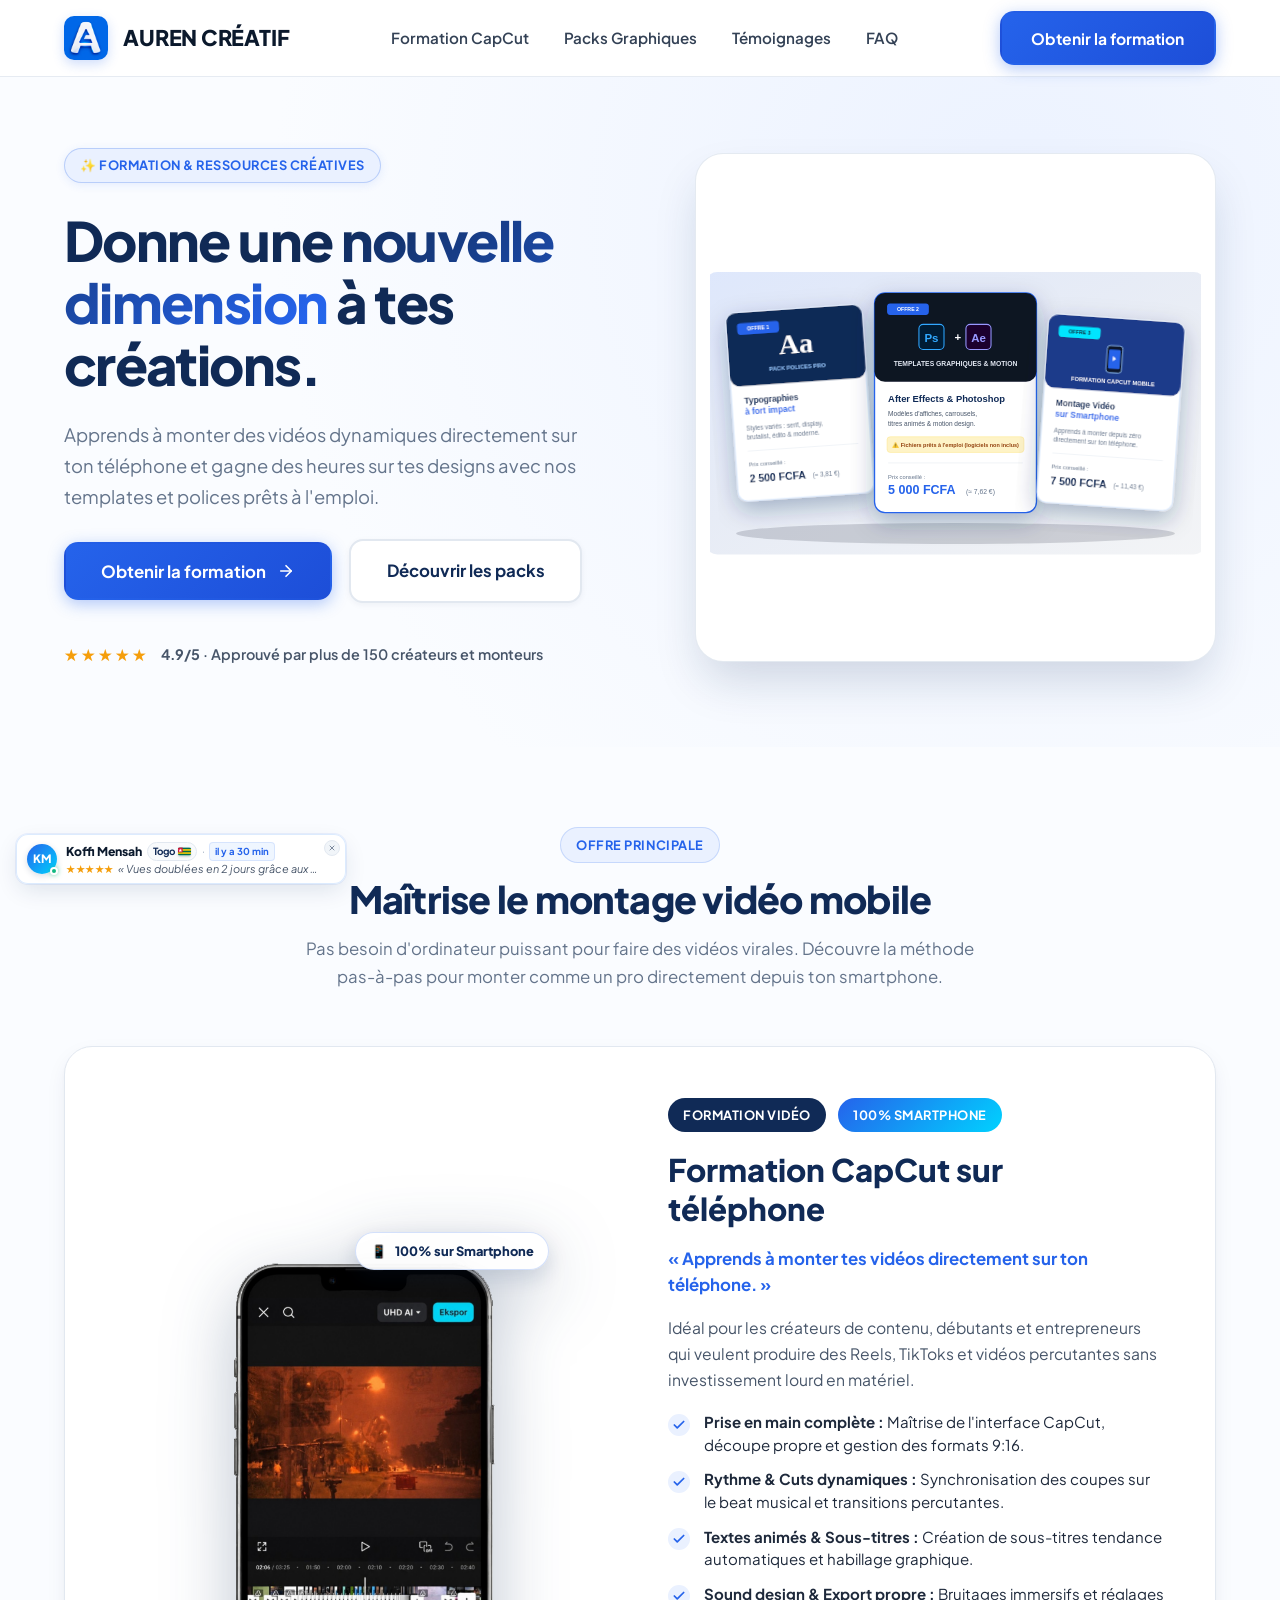
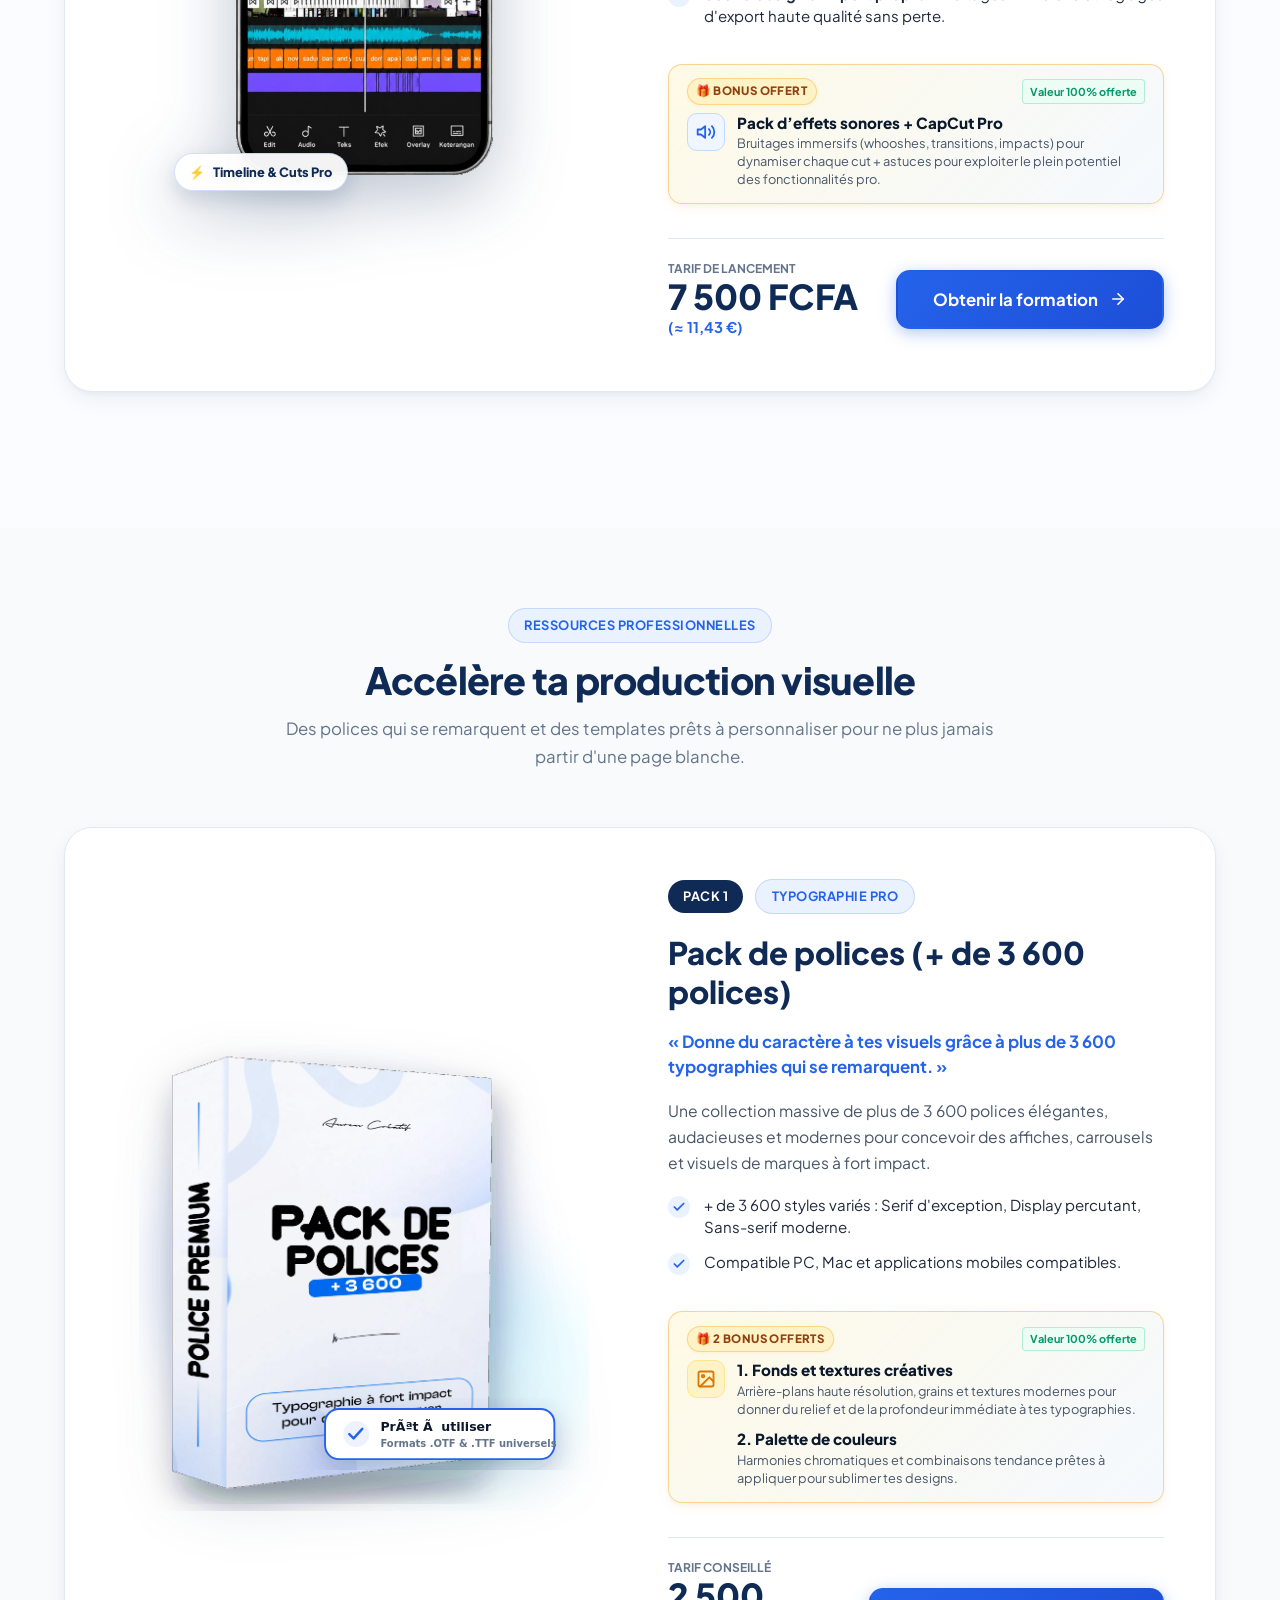
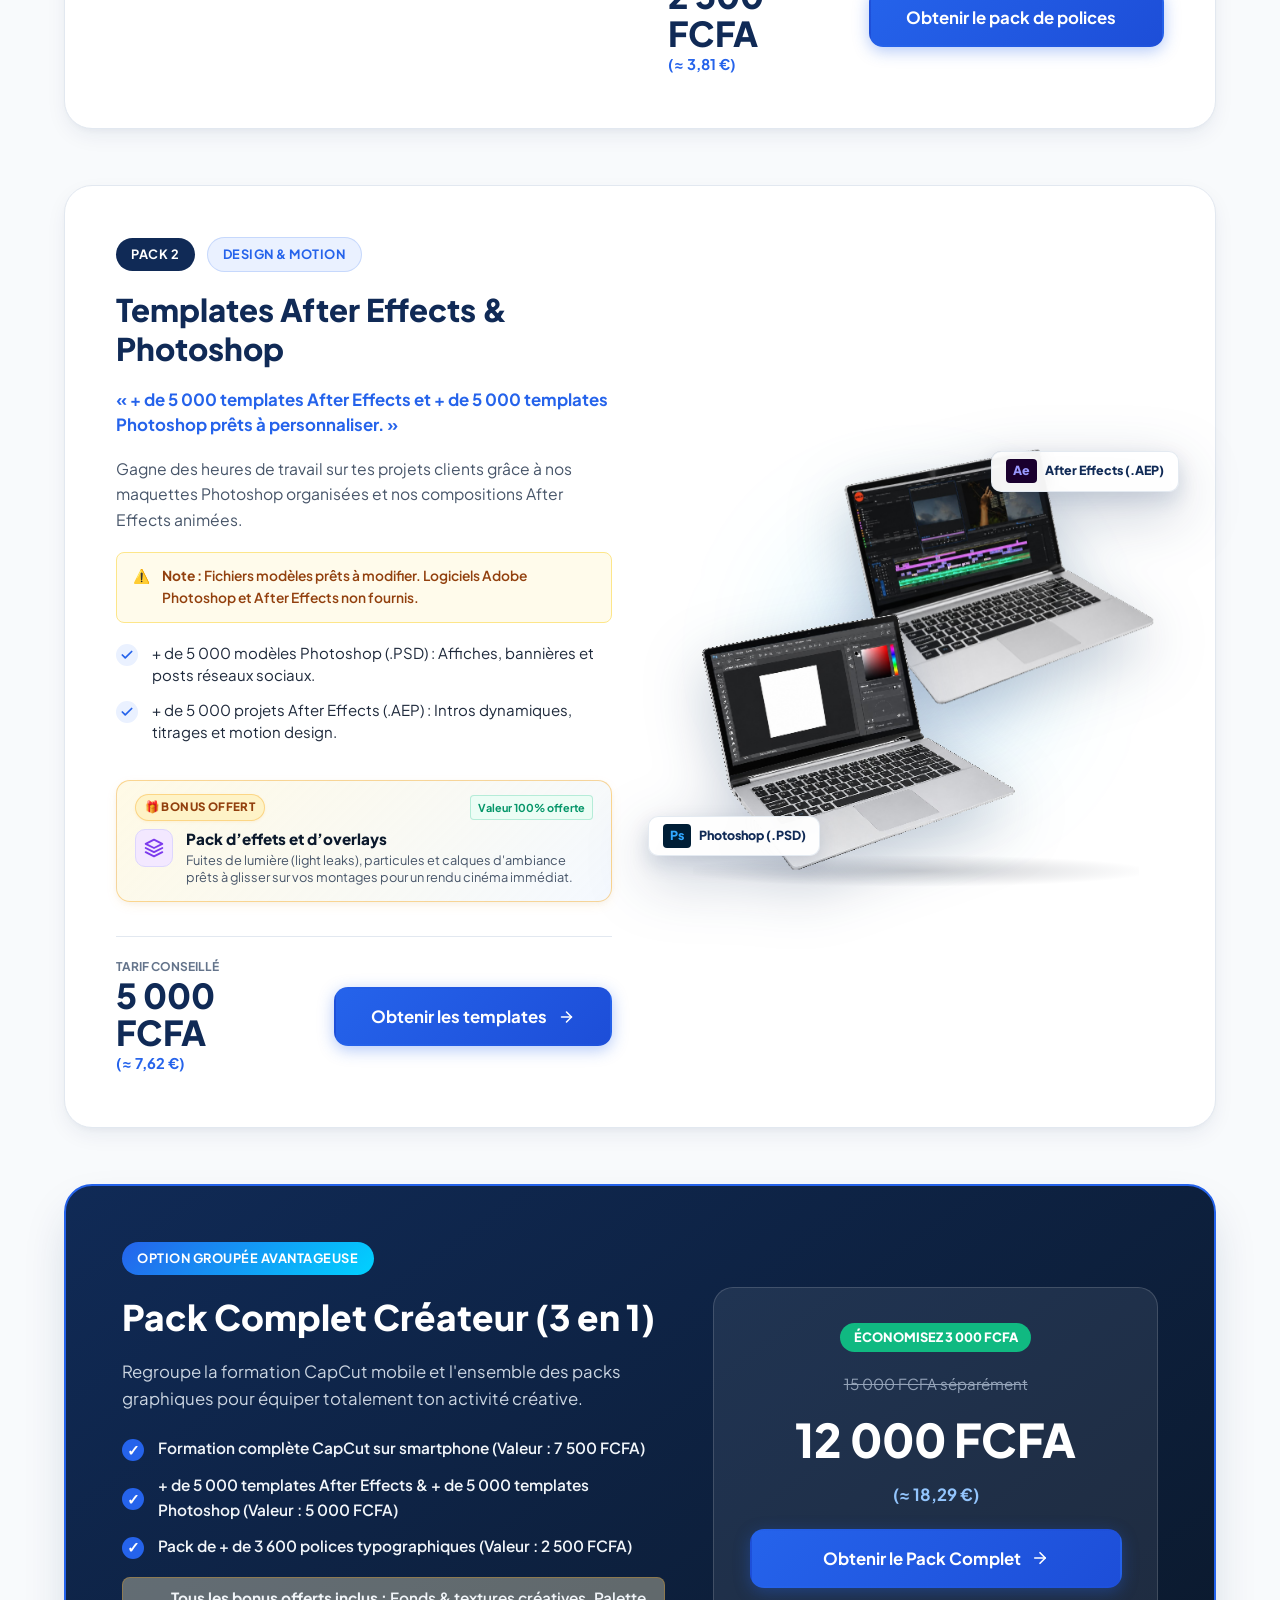
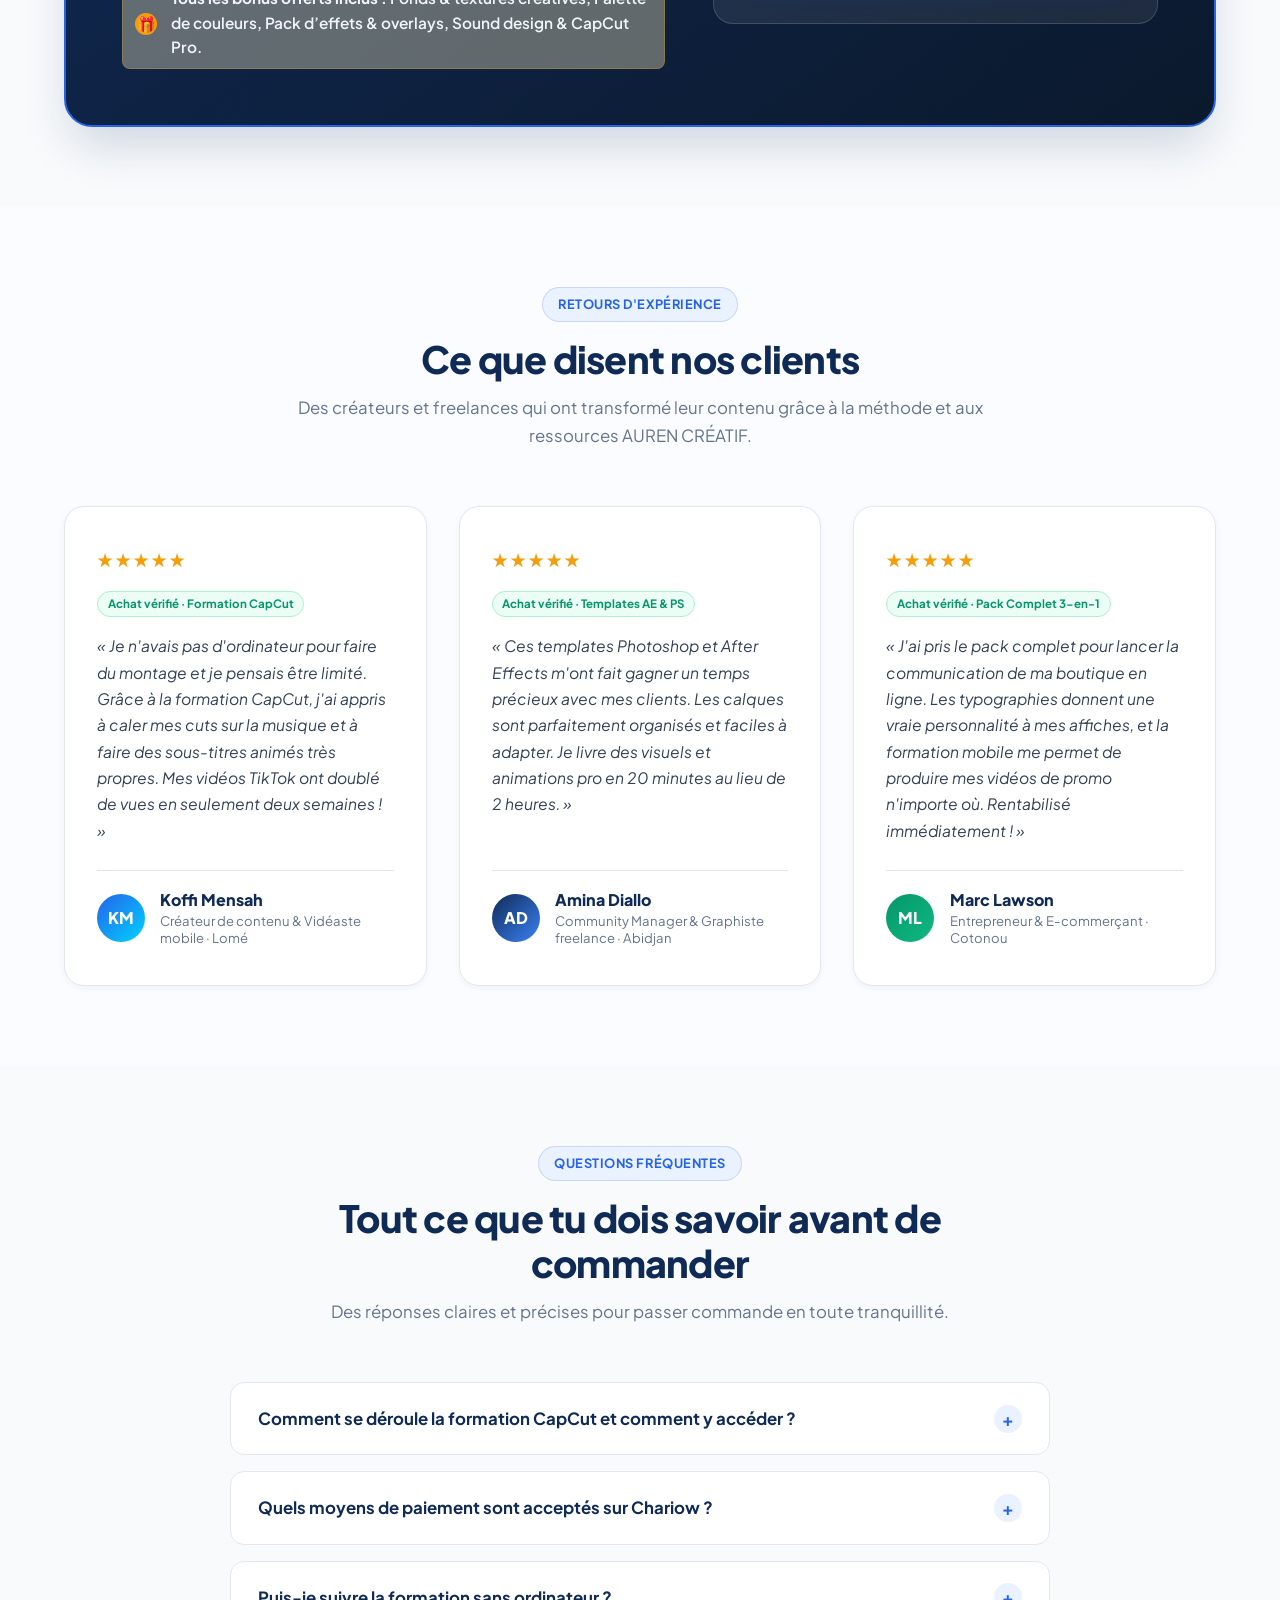
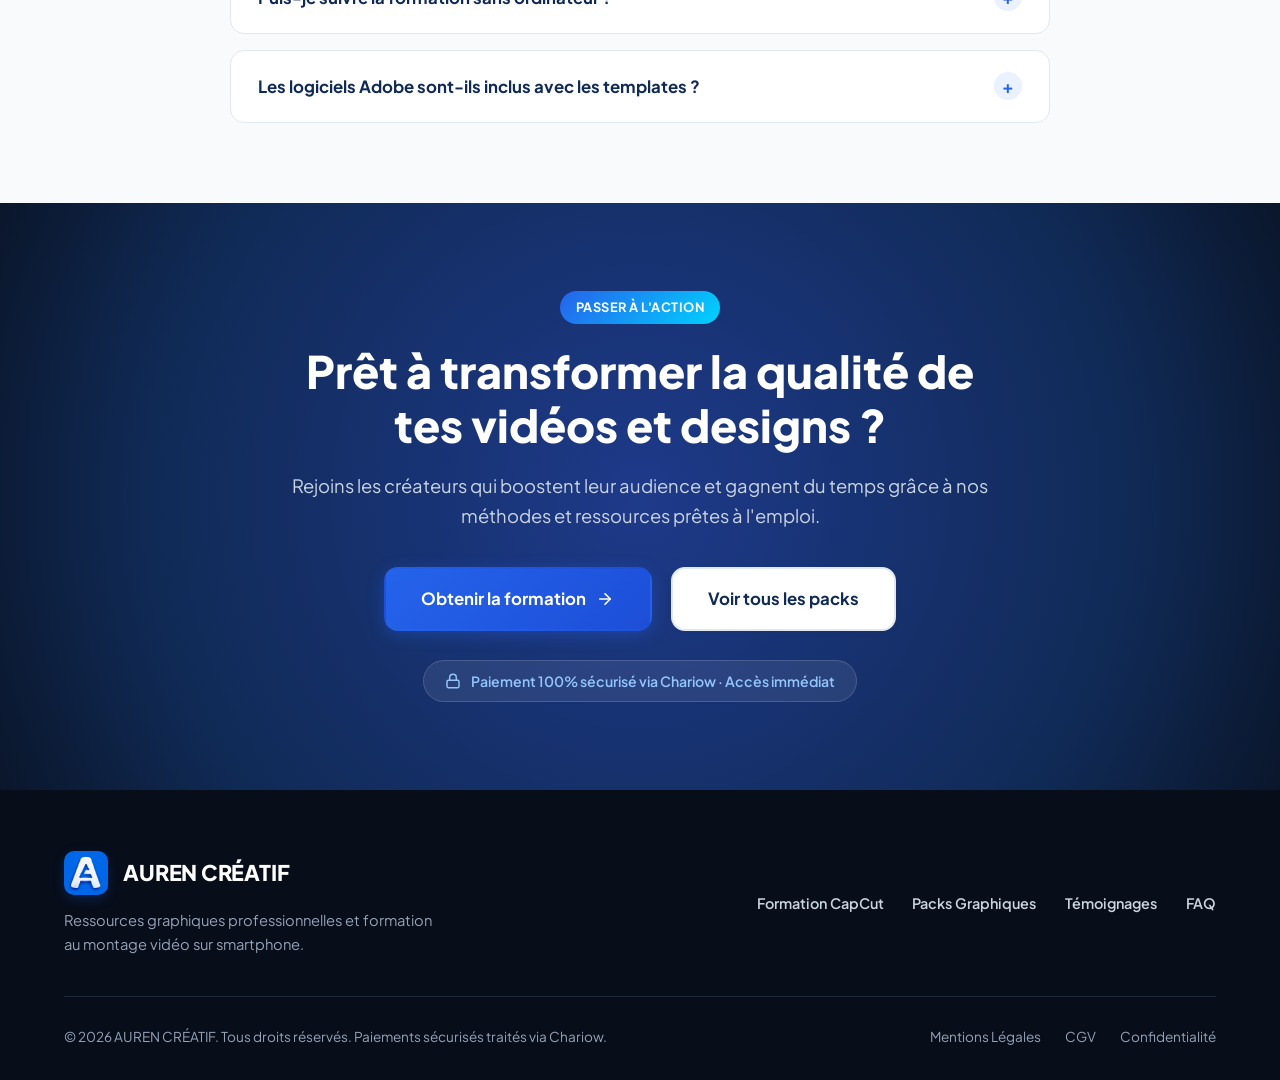
==== index.html @ 5f5b85a4 "Integration officielle des 4 liens Chariow & Mise a jour du Pack Polices +3600 - Liens directs Chari" ====
<!DOCTYPE html>
<html lang="fr">
<head>
  <meta charset="UTF-8">
  <meta name="viewport" content="width=device-width, initial-scale=1.0">
  <meta http-equiv="X-UA-Compatible" content="ie=edge">
  
  <title>AUREN CRÉATIF — Formation Montage Smartphone & Ressources Graphiques</title>
  <meta name="description" content="Apprends à monter des vidéos captivantes sur smartphone avec CapCut et accélère tes créations avec nos packs de templates et polices professionnels.">
  <meta name="theme-color" content="#102A56">

  <!-- Open Graph -->
  <meta property="og:type" content="website">
  <meta property="og:title" content="AUREN CRÉATIF — Donne une nouvelle dimension à tes créations">
  <meta property="og:description" content="Formation montage vidéo mobile et ressources créatives professionnelles. Paiement sécurisé via Chariow.">
  <meta property="og:image" content="assets/images/logo.png">

  <!-- Favicon -->
  <link rel="icon" type="image/png" href="assets/images/logo.png">

  <!-- Stylesheet -->
  <link rel="stylesheet" href="assets/css/style.css">
</head>
<body>

  <!-- ==========================================================================
       HEADER & NAVIGATION (Logo A + AUREN CRÉATIF parfaitement alignés)
       ========================================================================== -->
  <header class="site-header" id="header">
    <div class="container header-inner">
      <a href="#header" class="logo-wrapper" aria-label="Accueil AUREN CRÉATIF">
        <img src="assets/images/logo.png" alt="Logo AUREN CRÉATIF" class="logo-img" width="44" height="44">
        <span class="brand-name-header">AUREN CRÉATIF</span>
      </a>

      <nav class="main-nav" id="main-nav" aria-label="Navigation principale">
        <ul class="nav-list">
          <li><a href="#formation" class="nav-link">Formation CapCut</a></li>
          <li><a href="#produits" class="nav-link">Packs Graphiques</a></li>
          <li><a href="#temoignages" class="nav-link">Témoignages</a></li>
          <li><a href="#faq" class="nav-link">FAQ</a></li>
        </ul>
      </nav>

      <div class="header-action">
        <button class="btn btn-primary" data-product="formation">
          <span>Obtenir la formation</span>
        </button>
      </div>

      <button class="mobile-toggle" aria-label="Ouvrir le menu" aria-expanded="false" aria-controls="main-nav">
        <svg viewBox="0 0 24 24" fill="none" stroke="currentColor" stroke-width="2.2" stroke-linecap="round" stroke-linejoin="round">
          <line x1="3" y1="12" x2="21" y2="12"></line>
          <line x1="3" y1="6" x2="21" y2="6"></line>
          <line x1="3" y1="18" x2="21" y2="18"></line>
        </svg>
      </button>
    </div>
  </header>

  <main>
    <!-- ==========================================================================
         HERO SECTION (Clair, Percutant, Sans saturation)
         ========================================================================== -->
    <section class="hero-section" id="hero">
      <div class="container hero-grid">
        <div class="hero-content">
          <div class="hero-tagline">
            <span class="badge badge-hero">✨ Formation &amp; Ressources Créatives</span>
          </div>
          
          <h1 class="hero-title">
            Donne une <span class="gradient-text-animated">nouvelle dimension</span> à tes créations.
          </h1>
          
          <p class="hero-subtitle">
            Apprends à monter des vidéos dynamiques directement sur ton téléphone et gagne des heures sur tes designs avec nos templates et polices prêts à l'emploi.
          </p>

          <div class="hero-actions">
            <button class="btn btn-primary btn-lg" data-product="formation">
              <span>Obtenir la formation</span>
              <svg class="btn-arrow" viewBox="0 0 24 24" width="18" height="18" fill="none" stroke="currentColor" stroke-width="2.2" stroke-linecap="round" stroke-linejoin="round">
                <line x1="5" y1="12" x2="19" y2="12"></line>
                <polyline points="12 5 19 12 12 19"></polyline>
              </svg>
            </button>
            <a href="#produits" class="btn btn-secondary btn-lg">Découvrir les packs</a>
          </div>

          <div class="hero-social-proof">
            <span class="stars-gold">★★★★★</span>
            <span><strong>4.9/5</strong> · Approuvé par plus de 150 créateurs et monteurs</span>
          </div>
        </div>

        <div class="hero-visual">
          <div class="hero-showcase-box">
            <img src="assets/images/mockups/hero-showcase.svg" alt="Showcase des ressources et formation AUREN CRÉATIF" width="940" height="480" loading="eager">
          </div>
        </div>
      </div>
    </section>

    <!-- ==========================================================================
         OFFRE PHARE : FORMATION CAPCUT SUR TÉLÉPHONE (VRAIE PHOTO SMARTPHONE)
         ========================================================================== -->
    <section class="section" id="formation">
      <div class="container">
        <div class="section-header">
          <span class="badge badge-primary section-tag">Offre Principale</span>
          <h2 class="section-title">Maîtrise le montage vidéo mobile</h2>
          <p class="section-desc">
            Pas besoin d'ordinateur puissant pour faire des vidéos virales. Découvre la méthode pas-à-pas pour monter comme un pro directement depuis ton smartphone.
          </p>
        </div>

        <article class="product-row" id="offre-capcut">
          <div class="product-visual">
            <div class="capcut-real-phone-wrapper">
              <div class="capcut-phone-container">
                <img src="assets/images/mockups/capcut-phone-transparent.png" alt="Interface réelle de montage CapCut sur smartphone" class="capcut-phone-img" width="576" height="1024" loading="lazy">
                <div class="capcut-float-badge badge-float-top">
                  <span>📱</span> 100% sur Smartphone
                </div>
                <div class="capcut-float-badge badge-float-bottom">
                  <span>⚡</span> Timeline &amp; Cuts Pro
                </div>
              </div>
            </div>
          </div>

          <div class="product-details">
            <div class="product-meta">
              <span class="badge badge-dark">Formation Vidéo</span>
              <span class="badge badge-highlight">100% Smartphone</span>
            </div>

            <h3 class="product-headline">Formation CapCut sur téléphone</h3>
            <p class="product-hook">« Apprends à monter tes vidéos directement sur ton téléphone. »</p>

            <p class="product-description">
              Idéal pour les créateurs de contenu, débutants et entrepreneurs qui veulent produire des Reels, TikToks et vidéos percutantes sans investissement lourd en matériel.
            </p>

            <ul class="product-points">
              <li>
                <span class="check-icon-svg">
                  <svg viewBox="0 0 24 24" width="14" height="14" fill="none" stroke="currentColor" stroke-width="3" stroke-linecap="round" stroke-linejoin="round">
                    <polyline points="20 6 9 17 4 12"></polyline>
                  </svg>
                </span>
                <span><strong>Prise en main complète :</strong> Maîtrise de l'interface CapCut, découpe propre et gestion des formats 9:16.</span>
              </li>
              <li>
                <span class="check-icon-svg">
                  <svg viewBox="0 0 24 24" width="14" height="14" fill="none" stroke="currentColor" stroke-width="3" stroke-linecap="round" stroke-linejoin="round">
                    <polyline points="20 6 9 17 4 12"></polyline>
                  </svg>
                </span>
                <span><strong>Rythme &amp; Cuts dynamiques :</strong> Synchronisation des coupes sur le beat musical et transitions percutantes.</span>
              </li>
              <li>
                <span class="check-icon-svg">
                  <svg viewBox="0 0 24 24" width="14" height="14" fill="none" stroke="currentColor" stroke-width="3" stroke-linecap="round" stroke-linejoin="round">
                    <polyline points="20 6 9 17 4 12"></polyline>
                  </svg>
                </span>
                <span><strong>Textes animés &amp; Sous-titres :</strong> Création de sous-titres tendance automatiques et habillage graphique.</span>
              </li>
              <li>
                <span class="check-icon-svg">
                  <svg viewBox="0 0 24 24" width="14" height="14" fill="none" stroke="currentColor" stroke-width="3" stroke-linecap="round" stroke-linejoin="round">
                    <polyline points="20 6 9 17 4 12"></polyline>
                  </svg>
                </span>
                <span><strong>Sound design &amp; Export propre :</strong> Bruitages immersifs et réglages d'export haute qualité sans perte.</span>
              </li>
            </ul>

            <!-- Bonus Offert CapCut -->
            <div class="product-bonus-card">
              <div class="bonus-card-top">
                <span class="bonus-pill-badge">🎁 BONUS OFFERT</span>
                <span class="bonus-value-tag">Valeur 100% offerte</span>
              </div>
              <div class="bonus-card-content">
                <div class="bonus-icon-box bonus-capcut">
                  <svg viewBox="0 0 24 24" width="20" height="20" fill="none" stroke="currentColor" stroke-width="2.2" stroke-linecap="round" stroke-linejoin="round">
                    <path d="M11 5L6 9H2v6h4l5 4V5z"></path>
                    <path d="M15.54 8.46a5 5 0 0 1 0 7.07"></path>
                    <path d="M19.07 4.93a10 10 0 0 1 0 14.14"></path>
                  </svg>
                </div>
                <div class="bonus-text-group">
                  <h4 class="bonus-title">Pack d’effets sonores + CapCut Pro</h4>
                  <p class="bonus-desc">Bruitages immersifs (whooshes, transitions, impacts) pour dynamiser chaque cut + astuces pour exploiter le plein potentiel des fonctionnalités pro.</p>
                </div>
              </div>
            </div>

            <div class="price-cta-box">
              <div class="price-display">
                <span class="price-label">Tarif de lancement</span>
                <span class="price-main">7 500 FCFA</span>
                <span class="price-euro">(≈ 11,43 €)</span>
              </div>
              <button class="btn btn-primary btn-lg" data-product="formation">
                <span>Obtenir la formation</span>
                <svg class="btn-arrow" viewBox="0 0 24 24" width="18" height="18" fill="none" stroke="currentColor" stroke-width="2.2" stroke-linecap="round" stroke-linejoin="round">
                  <line x1="5" y1="12" x2="19" y2="12"></line>
                  <polyline points="12 5 19 12 12 19"></polyline>
                </svg>
              </button>
            </div>
          </div>
        </article>

      </div>
    </section>

    <!-- ==========================================================================
         RESSOURCES COMPLÉMENTAIRES (MOCKUP POLICES REPOSITIONNÉ & BUNDLE)
         ========================================================================== -->
    <section class="section section-alt" id="produits">
      <div class="container">
        <div class="section-header">
          <span class="badge badge-primary section-tag">Ressources Professionnelles</span>
          <h2 class="section-title">Accélère ta production visuelle</h2>
          <p class="section-desc">
            Des polices qui se remarquent et des templates prêts à personnaliser pour ne plus jamais partir d'une page blanche.
          </p>
        </div>

        <!-- Offre 2 : Pack Polices (Nouveau Mockup 3D Rééquilibré) -->
        <article class="product-row" id="offre-polices">
          <div class="product-visual">
            <div class="mockup-frame">
              <img src="assets/images/mockups/mockup-fonts.svg" alt="Pack de polices AUREN CRÉATIF" width="520" height="540" loading="lazy">
            </div>
          </div>

          <div class="product-details">
            <div class="product-meta">
              <span class="badge badge-dark">Pack 1</span>
              <span class="badge badge-primary">Typographie Pro</span>
            </div>

            <h3 class="product-headline">Pack de polices (+ de 3 600 polices)</h3>
            <p class="product-hook">« Donne du caractère à tes visuels grâce à plus de 3 600 typographies qui se remarquent. »</p>

            <p class="product-description">
              Une collection massive de plus de 3 600 polices élégantes, audacieuses et modernes pour concevoir des affiches, carrousels et visuels de marques à fort impact.
            </p>

            <ul class="product-points">
              <li>
                <span class="check-icon-svg">
                  <svg viewBox="0 0 24 24" width="14" height="14" fill="none" stroke="currentColor" stroke-width="3" stroke-linecap="round" stroke-linejoin="round">
                    <polyline points="20 6 9 17 4 12"></polyline>
                  </svg>
                </span>
                <span>+ de 3 600 styles variés : Serif d'exception, Display percutant, Sans-serif moderne.</span>
              </li>
              <li>
                <span class="check-icon-svg">
                  <svg viewBox="0 0 24 24" width="14" height="14" fill="none" stroke="currentColor" stroke-width="3" stroke-linecap="round" stroke-linejoin="round">
                    <polyline points="20 6 9 17 4 12"></polyline>
                  </svg>
                </span>
                <span>Compatible PC, Mac et applications mobiles compatibles.</span>
              </li>
            </ul>

            <!-- Bonus Offert Polices (2 Bonus Gratuits) -->
            <div class="product-bonus-card">
              <div class="bonus-card-top">
                <span class="bonus-pill-badge">🎁 2 BONUS OFFERTS</span>
                <span class="bonus-value-tag">Valeur 100% offerte</span>
              </div>
              <div class="bonus-card-content">
                <div class="bonus-icon-box bonus-fonts">
                  <svg viewBox="0 0 24 24" width="20" height="20" fill="none" stroke="currentColor" stroke-width="2.2" stroke-linecap="round" stroke-linejoin="round">
                    <rect x="3" y="3" width="18" height="18" rx="2" ry="2"></rect>
                    <circle cx="8.5" cy="8.5" r="1.5"></circle>
                    <polyline points="21 15 16 10 5 21"></polyline>
                  </svg>
                </div>
                <div class="bonus-text-group">
                  <h4 class="bonus-title">1. Fonds et textures créatives</h4>
                  <p class="bonus-desc">Arrière-plans haute résolution, grains et textures modernes pour donner du relief et de la profondeur immédiate à tes typographies.</p>
                  <h4 class="bonus-title" style="margin-top: 0.65rem;">2. Palette de couleurs</h4>
                  <p class="bonus-desc">Harmonies chromatiques et combinaisons tendance prêtes à appliquer pour sublimer tes designs.</p>
                </div>
              </div>
            </div>

            <div class="price-cta-box">
              <div class="price-display">
                <span class="price-label">Tarif conseillé</span>
                <span class="price-main">2 500 FCFA</span>
                <span class="price-euro">(≈ 3,81 €)</span>
              </div>
              <button class="btn btn-primary btn-lg" data-product="fonts">
                <span>Obtenir le pack de polices</span>
                <svg class="btn-arrow" viewBox="0 0 24 24" width="18" height="18" fill="none" stroke="currentColor" stroke-width="2.2" stroke-linecap="round" stroke-linejoin="round">
                  <line x1="5" y1="12" x2="19" y2="12"></line>
                  <polyline points="12 5 19 12 12 19"></polyline>
                </svg>
              </button>
            </div>
          </div>
        </article>

        <!-- Offre 3 : Templates AE & PS (Laptops 3D Flottants) -->
        <article class="product-row reverse" id="offre-templates">
          <div class="product-visual">
            <div class="ae-ps-showcase">
              <div class="ae-ps-ambient-glow"></div>
              
              <!-- Laptop After Effects (Flottant haut droit) -->
              <div class="laptop-floating-item laptop-ae-wrap">
                <img src="assets/images/mockups/laptop-ae-transparent.png" alt="Templates After Effects sur ordinateur portable" width="1024" height="682" loading="lazy">
                <div class="laptop-badge-tag badge-ae">
                  <span style="background:#1A002E;color:#9999FF;padding:2px 7px;border-radius:4px;font-weight:900;">Ae</span>
                  <span>After Effects (.AEP)</span>
                </div>
              </div>

              <!-- Laptop Photoshop (Flottant bas gauche) -->
              <div class="laptop-floating-item laptop-ps-wrap">
                <img src="assets/images/mockups/laptop-ps-transparent.png" alt="Templates Photoshop sur ordinateur portable" width="1024" height="682" loading="lazy">
                <div class="laptop-badge-tag badge-ps">
                  <span style="background:#001E36;color:#31A8FF;padding:2px 7px;border-radius:4px;font-weight:900;">Ps</span>
                  <span>Photoshop (.PSD)</span>
                </div>
              </div>

              <div class="ae-ps-floor-shadow"></div>
            </div>
          </div>

          <div class="product-details">
            <div class="product-meta">
              <span class="badge badge-dark">Pack 2</span>
              <span class="badge badge-primary">Design &amp; Motion</span>
            </div>

            <h3 class="product-headline">Templates After Effects &amp; Photoshop</h3>
            <p class="product-hook">« + de 5 000 templates After Effects et + de 5 000 templates Photoshop prêts à personnaliser. »</p>

            <p class="product-description">
              Gagne des heures de travail sur tes projets clients grâce à nos maquettes Photoshop organisées et nos compositions After Effects animées.
            </p>

            <div class="caution-box">
              <span>⚠️</span>
              <span><strong>Note :</strong> Fichiers modèles prêts à modifier. Logiciels Adobe Photoshop et After Effects non fournis.</span>
            </div>

            <ul class="product-points">
              <li>
                <span class="check-icon-svg">
                  <svg viewBox="0 0 24 24" width="14" height="14" fill="none" stroke="currentColor" stroke-width="3" stroke-linecap="round" stroke-linejoin="round">
                    <polyline points="20 6 9 17 4 12"></polyline>
                  </svg>
                </span>
                <span>+ de 5 000 modèles Photoshop (.PSD) : Affiches, bannières et posts réseaux sociaux.</span>
              </li>
              <li>
                <span class="check-icon-svg">
                  <svg viewBox="0 0 24 24" width="14" height="14" fill="none" stroke="currentColor" stroke-width="3" stroke-linecap="round" stroke-linejoin="round">
                    <polyline points="20 6 9 17 4 12"></polyline>
                  </svg>
                </span>
                <span>+ de 5 000 projets After Effects (.AEP) : Intros dynamiques, titrages et motion design.</span>
              </li>
            </ul>

            <!-- Bonus Offert Templates AE & PS -->
            <div class="product-bonus-card">
              <div class="bonus-card-top">
                <span class="bonus-pill-badge">🎁 BONUS OFFERT</span>
                <span class="bonus-value-tag">Valeur 100% offerte</span>
              </div>
              <div class="bonus-card-content">
                <div class="bonus-icon-box bonus-templates">
                  <svg viewBox="0 0 24 24" width="20" height="20" fill="none" stroke="currentColor" stroke-width="2.2" stroke-linecap="round" stroke-linejoin="round">
                    <polygon points="12 2 2 7 12 12 22 7 12 2"></polygon>
                    <polyline points="2 17 12 22 22 17"></polyline>
                    <polyline points="2 12 12 17 22 12"></polyline>
                  </svg>
                </div>
                <div class="bonus-text-group">
                  <h4 class="bonus-title">Pack d’effets et d’overlays</h4>
                  <p class="bonus-desc">Fuites de lumière (light leaks), particules et calques d'ambiance prêts à glisser sur vos montages pour un rendu cinéma immédiat.</p>
                </div>
              </div>
            </div>

            <div class="price-cta-box">
              <div class="price-display">
                <span class="price-label">Tarif conseillé</span>
                <span class="price-main">5 000 FCFA</span>
                <span class="price-euro">(≈ 7,62 €)</span>
              </div>
              <button class="btn btn-primary btn-lg" data-product="templates_ae_ps">
                <span>Obtenir les templates</span>
                <svg class="btn-arrow" viewBox="0 0 24 24" width="18" height="18" fill="none" stroke="currentColor" stroke-width="2.2" stroke-linecap="round" stroke-linejoin="round">
                  <line x1="5" y1="12" x2="19" y2="12"></line>
                  <polyline points="12 5 19 12 12 19"></polyline>
                </svg>
              </button>
            </div>
          </div>
        </article>

        <!-- Option Groupée : Pack Complet 3-en-1 -->
        <div class="bundle-highlight-card" id="bundle">
          <div class="bundle-grid">
            <div class="bundle-content">
              <span class="badge badge-highlight">Option Groupée Avantageuse</span>
              <h3>Pack Complet Créateur (3 en 1)</h3>
              <p class="bundle-desc">
                Regroupe la formation CapCut mobile et l'ensemble des packs graphiques pour équiper totalement ton activité créative.
              </p>

              <div class="bundle-inclusions">
                <div class="bundle-inclusion-item">
                  <span class="check-icon-svg" style="background:#2563EB;color:#FFF;">✓</span>
                  <span>Formation complète CapCut sur smartphone (Valeur : 7 500 FCFA)</span>
                </div>
                <div class="bundle-inclusion-item">
                  <span class="check-icon-svg" style="background:#2563EB;color:#FFF;">✓</span>
                  <span>+ de 5 000 templates After Effects &amp; + de 5 000 templates Photoshop (Valeur : 5 000 FCFA)</span>
                </div>
                <div class="bundle-inclusion-item">
                  <span class="check-icon-svg" style="background:#2563EB;color:#FFF;">✓</span>
                  <span>Pack de + de 3 600 polices typographiques (Valeur : 2 500 FCFA)</span>
                </div>
                <div class="bundle-inclusion-item bundle-bonus-item">
                  <span class="check-icon-svg" style="background:#F59E0B;color:#FFF;">🎁</span>
                  <span><strong>Tous les bonus offerts inclus :</strong> Fonds &amp; textures créatives, Palette de couleurs, Pack d’effets &amp; overlays, Sound design &amp; CapCut Pro.</span>
                </div>
              </div>
            </div>

            <div class="bundle-pricing-action">
              <span class="savings-tag">ÉCONOMISEZ 3 000 FCFA</span>
              <span class="bundle-old-price">15 000 FCFA séparément</span>
              <div class="bundle-main-price">12 000 FCFA</div>
              <div class="bundle-euro-price">(≈ 18,29 €)</div>

              <button class="btn btn-primary btn-lg btn-block" data-product="bundle">
                <span>Obtenir le Pack Complet</span>
                <svg class="btn-arrow" viewBox="0 0 24 24" width="18" height="18" fill="none" stroke="currentColor" stroke-width="2.2" stroke-linecap="round" stroke-linejoin="round">
                  <line x1="5" y1="12" x2="19" y2="12"></line>
                  <polyline points="12 5 19 12 12 19"></polyline>
                </svg>
              </button>
            </div>
          </div>
        </div>

      </div>
    </section>

    <!-- ==========================================================================
         SECTION TÉMOIGNAGES (3 AVIS CLIENTS DISTINCTS & CONCRETS)
         ========================================================================== -->
    <section class="section" id="temoignages">
      <div class="container">
        <div class="section-header">
          <span class="badge badge-primary section-tag">Retours d'expérience</span>
          <h2 class="section-title">Ce que disent nos clients</h2>
          <p class="section-desc">
            Des créateurs et freelances qui ont transformé leur contenu grâce à la méthode et aux ressources AUREN CRÉATIF.
          </p>
        </div>

        <div class="testimonials-grid">
          <!-- Témoignage 1 -->
          <div class="testimonial-card">
            <div class="testimonial-stars">★★★★★</div>
            <span class="badge-verified" style="align-self:flex-start; margin-bottom:1rem;">Achat vérifié · Formation CapCut</span>
            <p class="testimonial-text">
              « Je n'avais pas d'ordinateur pour faire du montage et je pensais être limité. Grâce à la formation CapCut, j'ai appris à caler mes cuts sur la musique et à faire des sous-titres animés très propres. Mes vidéos TikTok ont doublé de vues en seulement deux semaines ! »
            </p>
            <div class="testimonial-author">
              <div class="author-avatar avatar-km">KM</div>
              <div class="author-info">
                <h4>Koffi Mensah</h4>
                <p>Créateur de contenu &amp; Vidéaste mobile · Lomé</p>
              </div>
            </div>
          </div>

          <!-- Témoignage 2 -->
          <div class="testimonial-card">
            <div class="testimonial-stars">★★★★★</div>
            <span class="badge-verified" style="align-self:flex-start; margin-bottom:1rem;">Achat vérifié · Templates AE &amp; PS</span>
            <p class="testimonial-text">
              « Ces templates Photoshop et After Effects m'ont fait gagner un temps précieux avec mes clients. Les calques sont parfaitement organisés et faciles à adapter. Je livre des visuels et animations pro en 20 minutes au lieu de 2 heures. »
            </p>
            <div class="testimonial-author">
              <div class="author-avatar avatar-ad">AD</div>
              <div class="author-info">
                <h4>Amina Diallo</h4>
                <p>Community Manager &amp; Graphiste freelance · Abidjan</p>
              </div>
            </div>
          </div>

          <!-- Témoignage 3 -->
          <div class="testimonial-card">
            <div class="testimonial-stars">★★★★★</div>
            <span class="badge-verified" style="align-self:flex-start; margin-bottom:1rem;">Achat vérifié · Pack Complet 3-en-1</span>
            <p class="testimonial-text">
              « J'ai pris le pack complet pour lancer la communication de ma boutique en ligne. Les typographies donnent une vraie personnalité à mes affiches, et la formation mobile me permet de produire mes vidéos de promo n'importe où. Rentabilisé immédiatement ! »
            </p>
            <div class="testimonial-author">
              <div class="author-avatar avatar-ml">ML</div>
              <div class="author-info">
                <h4>Marc Lawson</h4>
                <p>Entrepreneur &amp; E-commerçant · Cotonou</p>
              </div>
            </div>
          </div>
        </div>
      </div>
    </section>

    <!-- ==========================================================================
         FAQ (Foire Aux Questions Épurée)
         ========================================================================== -->
    <section class="section section-alt" id="faq">
      <div class="container">
        <div class="section-header">
          <span class="badge badge-primary section-tag">Questions Fréquentes</span>
          <h2 class="section-title">Tout ce que tu dois savoir avant de commander</h2>
          <p class="section-desc">
            Des réponses claires et précises pour passer commande en toute tranquillité.
          </p>
        </div>

        <div class="faq-container">
          <div class="faq-item">
            <button class="faq-question" aria-expanded="false">
              <span>Comment se déroule la formation CapCut et comment y accéder ?</span>
              <span class="faq-icon">+</span>
            </button>
            <div class="faq-answer">
              <p>
                Dès la validation de ton règlement sur Chariow, tu reçois immédiatement tes accès vidéo par email. Tu peux suivre les cours directement depuis ton smartphone, à ton propre rythme, quand et où tu le souhaites.
              </p>
            </div>
          </div>

          <div class="faq-item">
            <button class="faq-question" aria-expanded="false">
              <span>Quels moyens de paiement sont acceptés sur Chariow ?</span>
              <span class="faq-icon">+</span>
            </button>
            <div class="faq-answer">
              <p>
                La passerelle sécurisée Chariow prend en charge le <strong>Mobile Money</strong> (T-Money, Flooz, Wave, Orange Money, MTN...) selon ton pays ainsi que les <strong>Cartes bancaires</strong> (Visa &amp; Mastercard).
              </p>
            </div>
          </div>

          <div class="faq-item">
            <button class="faq-question" aria-expanded="false">
              <span>Puis-je suivre la formation sans ordinateur ?</span>
              <span class="faq-icon">+</span>
            </button>
            <div class="faq-answer">
              <p>
                <strong>Oui, absolument.</strong> La formation est conçue pour être suivie et mise en pratique à 100% avec un simple smartphone (Android ou iPhone) et l'application CapCut. Cependant, toutes les compétences et techniques apprises s'appliquent également sur ordinateur si vous en possédez un (CapCut PC / Mac).
              </p>
            </div>
          </div>

          <div class="faq-item">
            <button class="faq-question" aria-expanded="false">
              <span>Les logiciels Adobe sont-ils inclus avec les templates ?</span>
              <span class="faq-icon">+</span>
            </button>
            <div class="faq-answer">
              <p>
                Non, les logiciels Photoshop et After Effects ne sont pas fournis. Nous fournissons des templates de travail professionnels (.PSD et .AEP) prêts à être personnalisés dans vos propres logiciels installés.
              </p>
            </div>
          </div>
        </div>
      </div>
    </section>

    <!-- ==========================================================================
         CTA FINAL
         ========================================================================== -->
    <section class="final-cta-section">
      <div class="container final-cta-content">
        <span class="badge badge-highlight" style="margin-bottom: 1.25rem;">Passer à l'action</span>
        <h2 class="final-cta-title">Prêt à transformer la qualité de tes vidéos et designs ?</h2>
        <p class="final-cta-desc">
          Rejoins les créateurs qui boostent leur audience et gagnent du temps grâce à nos méthodes et ressources prêtes à l'emploi.
        </p>

        <div class="final-cta-buttons">
          <button class="btn btn-primary btn-lg" data-product="formation">
            <span>Obtenir la formation</span>
            <svg class="btn-arrow" viewBox="0 0 24 24" width="18" height="18" fill="none" stroke="currentColor" stroke-width="2.2" stroke-linecap="round" stroke-linejoin="round">
              <line x1="5" y1="12" x2="19" y2="12"></line>
              <polyline points="12 5 19 12 12 19"></polyline>
            </svg>
          </button>
          <a href="#produits" class="btn btn-secondary btn-lg">Voir tous les packs</a>
        </div>

        <div class="trust-badge-pill">
          <svg viewBox="0 0 24 24" width="16" height="16" fill="none" stroke="currentColor" stroke-width="2.2" stroke-linecap="round" stroke-linejoin="round">
            <rect x="3" y="11" width="18" height="11" rx="2" ry="2"></rect>
            <path d="M7 11V7a5 5 0 0 1 10 0v4"></path>
          </svg>
          <span>Paiement 100% sécurisé via Chariow · Accès immédiat</span>
        </div>
      </div>
    </section>
  </main>

  <!-- ==========================================================================
       FOOTER ÉPURÉ (Sans placeholders, sans saturation)
       ========================================================================== -->
  <footer class="site-footer">
    <div class="container">
      <div class="footer-inner-clean">
        <div class="footer-brand">
          <a href="#header" class="logo-wrapper">
            <img src="assets/images/logo.png" alt="AUREN CRÉATIF" class="logo-img" width="38" height="38">
            <span class="brand-name-header">AUREN CRÉATIF</span>
          </a>
          <p>
            Ressources graphiques professionnelles et formation au montage vidéo sur smartphone.
          </p>
        </div>

        <ul class="footer-nav-clean">
          <li><a href="#formation">Formation CapCut</a></li>
          <li><a href="#produits">Packs Graphiques</a></li>
          <li><a href="#temoignages">Témoignages</a></li>
          <li><a href="#faq">FAQ</a></li>
        </ul>
      </div>

      <div class="footer-bottom-clean">
        <div>
          © 2026 AUREN CRÉATIF. Tous droits réservés. Paiements sécurisés traités via Chariow.
        </div>
        <div class="footer-legal-links">
          <a href="#" data-open-modal="modal-mentions">Mentions Légales</a>
          <a href="#" data-open-modal="modal-cgv">CGV</a>
          <a href="#" data-open-modal="modal-confidentialite">Confidentialité</a>
        </div>
      </div>
    </div>
  </footer>

  <!-- ==========================================================================
       POPUP TOAST TÉMOIGNAGES (Format Rectangle Compact & Discret, Pays & Drapeau)
       ========================================================================== -->
  <aside class="social-proof-toast" id="social-proof-toast" role="status" aria-live="polite">
    <button class="toast-close-btn" id="toast-close-btn" aria-label="Fermer la notification">
      <svg viewBox="0 0 24 24" width="9" height="9" fill="none" stroke="currentColor" stroke-width="2.5" stroke-linecap="round" stroke-linejoin="round">
        <line x1="18" y1="6" x2="6" y2="18"></line>
        <line x1="6" y1="6" x2="18" y2="18"></line>
      </svg>
    </button>

    <div class="toast-avatar-box">
      <div class="toast-avatar" id="toast-avatar">KM</div>
      <span class="toast-live-dot" title="Avis vérifié"></span>
    </div>

    <div class="toast-content">
      <!-- Ligne 1 : Nom + Pays avec Drapeau juste à côté + Temps variable -->
      <div class="toast-top-row">
        <span class="toast-name" id="toast-name">Koffi Mensah</span>
        <span class="toast-country-badge" id="toast-country-wrapper">
          <span class="toast-country-label" id="toast-country-name">Togo</span>
          <span class="toast-flag-box" id="toast-flag-box"></span>
        </span>
        <span class="toast-sep">·</span>
        <span class="toast-time-badge" id="toast-time">il y a 30 min</span>
      </div>

      <!-- Ligne 2 : Étoiles dorées + Témoignage client compact -->
      <div class="toast-quote-row">
        <span class="toast-stars" aria-label="5 étoiles">★★★★★</span>
        <p class="toast-quote" id="toast-quote">« J'ai appris à caler mes coupes en 2 jours. Vues doublées ! »</p>
      </div>
    </div>
  </aside>

  <!-- ==========================================================================
       MODALES LÉGALES
       ========================================================================== -->
  <div class="modal-overlay" id="modal-mentions" role="dialog" aria-modal="true" aria-labelledby="title-mentions">
    <div class="modal-card">
      <button class="modal-close-btn" aria-label="Fermer">&times;</button>
      <h3 class="modal-title" id="title-mentions">Mentions Légales</h3>
      <div class="modal-body">
        <h4>Éditeur du site</h4>
        <p>Le présent site est édité par la marque <strong>AUREN CRÉATIF</strong> (Lomé, Togo). Contact via la plateforme officielle.</p>
        <h4>Passerelle de paiement</h4>
        <p>Les transactions et la délivrance des produits numériques sont gérées via la plateforme e-commerce sécurisée <strong>Chariow</strong>.</p>
        <h4>Propriété intellectuelle</h4>
        <p>Tous les contenus, visuels et programmes de formation sont la propriété exclusive d'AUREN CRÉATIF.</p>
      </div>
    </div>
  </div>

  <div class="modal-overlay" id="modal-cgv" role="dialog" aria-modal="true" aria-labelledby="title-cgv">
    <div class="modal-card">
      <button class="modal-close-btn" aria-label="Fermer">&times;</button>
      <h3 class="modal-title" id="title-cgv">Conditions Générales de Vente (CGV)</h3>
      <div class="modal-body">
        <h4>Produits numériques</h4>
        <p>Les offres proposées concernent des formations en ligne et fichiers numériques téléchargeables immédiatement après validation du paiement sur Chariow.</p>
        <h4>Rétractation</h4>
        <p>Conformément aux règles applicables aux contenus numériques à accès direct, aucun droit de rétractation ne s'applique après téléchargement ou accès au cours.</p>
      </div>
    </div>
  </div>

  <div class="modal-overlay" id="modal-confidentialite" role="dialog" aria-modal="true" aria-labelledby="title-confidentialite">
    <div class="modal-card">
      <button class="modal-close-btn" aria-label="Fermer">&times;</button>
      <h3 class="modal-title" id="title-confidentialite">Politique de Confidentialité</h3>
      <div class="modal-body">
        <p>Vos données personnelles (nom, email, téléphone) sont utilisées uniquement pour le traitement de votre commande et la livraison de vos accès via Chariow. Elles ne sont jamais revendues ni cédées à des tiers.</p>
      </div>
    </div>
  </div>

  <!-- Scripts -->
  <script src="assets/js/main.js"></script>
</body>
</html>
---- assets/css/style.css ----
/* ==========================================================================
   AUREN CRÉATIF — Design System & Stylesheet (Version Épurée & Performante)
   Palette : Bleu nuit #102A56, Bleu électrique #2563EB, Bleu pâle #EAF1FF, Blanc #FFFFFF
   ========================================================================== */

@import url('https://fonts.googleapis.com/css2?family=Plus+Jakarta+Sans:wght@400;500;600;700;800;900&display=swap');

:root {
  --color-primary-dark: #102A56;
  --color-primary-electric: #2563EB;
  --color-primary-hover: #1D4ED8;
  --color-primary-light: #EAF1FF;
  --color-white: #FFFFFF;
  --color-dark-bg: #0A1120;
  --color-surface: #FFFFFF;
  --color-surface-subtle: #F8FAFC;
  --color-text-main: #0B192C;
  --color-text-muted: #64748B;
  --color-border: #E2E8F0;
  --shadow-sm: 0 2px 6px rgba(16, 42, 86, 0.05);
  --shadow-md: 0 8px 22px -3px rgba(16, 42, 86, 0.08), 0 3px 6px -2px rgba(16, 42, 86, 0.04);
  --shadow-lg: 0 16px 36px -4px rgba(16, 42, 86, 0.12), 0 6px 14px -3px rgba(16, 42, 86, 0.06);
  --shadow-xl: 0 24px 48px -8px rgba(16, 42, 86, 0.18);
  --shadow-glow: 0 0 30px rgba(37, 99, 235, 0.35);
  --radius-sm: 8px;
  --radius-md: 14px;
  --radius-lg: 20px;
  --radius-xl: 28px;
  --font-family: 'Plus Jakarta Sans', -apple-system, BlinkMacSystemFont, 'Segoe UI', Roboto, sans-serif;
  --transition-normal: all 0.25s cubic-bezier(0.16, 1, 0.3, 1);
  --container-width: 1200px;
}

/* Base */
*, *::before, *::after {
  box-sizing: border-box;
  margin: 0;
  padding: 0;
}

html {
  scroll-behavior: smooth;
  font-size: 16px;
  color-scheme: light;
  overflow-x: hidden;
  max-width: 100vw;
}

body {
  font-family: var(--font-family);
  background-color: #FAFCFF;
  color: var(--color-text-main);
  line-height: 1.6;
  -webkit-font-smoothing: antialiased;
  overflow-x: hidden;
  max-width: 100vw;
  width: 100%;
  padding-top: 76px;
}

a {
  color: inherit;
  text-decoration: none;
}

img, svg {
  display: block;
  max-width: 100%;
}

button {
  font-family: inherit;
}

.container {
  width: 100%;
  max-width: var(--container-width);
  margin: 0 auto;
  padding: 0 1.5rem;
}

/* Animations */
@keyframes gradientShift {
  0% { background-position: 0% 50%; }
  50% { background-position: 100% 50%; }
  100% { background-position: 0% 50%; }
}

@keyframes floatSlow {
  0%, 100% { transform: translateY(0px); }
  50% { transform: translateY(-7px); }
}

.gradient-text-animated {
  background: linear-gradient(135deg, #102A56 0%, #2563EB 40%, #00B4D8 75%, #2563EB 100%);
  background-size: 250% auto;
  -webkit-background-clip: text;
  -webkit-text-fill-color: transparent;
  animation: gradientShift 5s ease infinite;
  display: inline;
  position: relative;
}

/* Badges */
.badge {
  display: inline-flex;
  align-items: center;
  gap: 0.5rem;
  padding: 0.4rem 0.95rem;
  border-radius: 9999px;
  font-size: 0.8rem;
  font-weight: 700;
  letter-spacing: 0.04em;
  text-transform: uppercase;
  max-width: 100%;
}

.badge-hero {
  background: #EAF1FF;
  color: var(--color-primary-electric);
  border: 1px solid rgba(37, 99, 235, 0.25);
  box-shadow: 0 2px 10px rgba(37, 99, 235, 0.1);
}

.badge-primary {
  background-color: var(--color-primary-light);
  color: var(--color-primary-electric);
  border: 1px solid rgba(37, 99, 235, 0.18);
}

.badge-dark {
  background-color: var(--color-primary-dark);
  color: var(--color-white);
}

.badge-highlight {
  background: linear-gradient(135deg, #2563EB, #00D2FF);
  color: #FFFFFF;
}

.badge-verified {
  background: #ECFDF5;
  color: #059669;
  border: 1px solid #A7F3D0;
  font-size: 0.72rem;
  font-weight: 700;
  padding: 0.2rem 0.6rem;
  border-radius: 9999px;
}

/* Buttons */
.btn {
  display: inline-flex;
  align-items: center;
  justify-content: center;
  gap: 0.65rem;
  font-size: 0.98rem;
  font-weight: 700;
  padding: 0.95rem 1.85rem;
  border-radius: var(--radius-md);
  border: 2px solid transparent;
  cursor: pointer;
  transition: var(--transition-normal);
  text-align: center;
  white-space: nowrap;
}

.btn-primary {
  background: linear-gradient(135deg, #2563EB 0%, #1D4ED8 100%);
  color: var(--color-white);
  box-shadow: 0 4px 16px rgba(37, 99, 235, 0.35);
  position: relative;
  overflow: hidden;
}

.btn-primary::after {
  content: '';
  position: absolute;
  top: -50%;
  left: -60%;
  width: 40%;
  height: 200%;
  background: linear-gradient(
    90deg,
    rgba(255, 255, 255, 0) 0%,
    rgba(255, 255, 255, 0.3) 50%,
    rgba(255, 255, 255, 0) 100%
  );
  transform: rotate(25deg);
  animation: btnShimmer 5s ease-in-out infinite;
  pointer-events: none;
}

@keyframes btnShimmer {
  0%, 75% { left: -60%; opacity: 0; }
  80% { opacity: 1; }
  92%, 100% { left: 140%; opacity: 0; }
}

.btn-primary:hover {
  background: linear-gradient(135deg, #1D4ED8 0%, #173FB5 100%);
  transform: translateY(-2px);
  box-shadow: 0 8px 24px rgba(37, 99, 235, 0.45);
}

.btn-primary svg.btn-arrow {
  transition: transform 0.25s ease;
}

.btn-primary:hover svg.btn-arrow {
  transform: translateX(4px);
}

.btn-secondary {
  background-color: var(--color-white);
  color: var(--color-primary-dark);
  border-color: var(--color-border);
  box-shadow: var(--shadow-sm);
}

.btn-secondary:hover {
  background-color: var(--color-primary-light);
  border-color: var(--color-primary-electric);
  color: var(--color-primary-electric);
  transform: translateY(-2px);
}

.btn-lg {
  padding: 1.05rem 2.2rem;
  font-size: 1.05rem;
}

.btn-block {
  width: 100%;
}

/* ==========================================================================
   Header
   ========================================================================== */
.site-header {
  position: fixed;
  top: 0;
  left: 0;
  right: 0;
  width: 100%;
  z-index: 1000;
  background-color: rgba(255, 255, 255, 0.97);
  backdrop-filter: blur(14px);
  -webkit-backdrop-filter: blur(14px);
  border-bottom: 1px solid rgba(226, 232, 240, 0.85);
  transition: var(--transition-normal);
}

.site-header.scrolled {
  box-shadow: 0 4px 20px rgba(16, 42, 86, 0.08);
}

.header-inner {
  display: flex;
  align-items: center;
  justify-content: space-between;
  height: 76px;
}

.logo-wrapper {
  display: inline-flex;
  align-items: center;
  gap: 0.95rem;
  text-decoration: none;
}

.logo-img {
  width: 44px;
  height: 44px;
  border-radius: 10px;
  object-fit: contain;
  flex-shrink: 0;
  box-shadow: 0 4px 12px rgba(37, 99, 235, 0.22);
}

.brand-name-header {
  font-family: var(--font-family);
  font-size: 1.35rem;
  font-weight: 900;
  letter-spacing: -0.01em;
  color: #0B192C;
  text-transform: uppercase;
  line-height: 1;
  white-space: nowrap;
}

.main-nav {
  display: flex;
  align-items: center;
  gap: 2.2rem;
}

.nav-list {
  display: flex;
  list-style: none;
  gap: 2.2rem;
}

.nav-link {
  font-size: 0.95rem;
  font-weight: 600;
  color: #334155;
  transition: var(--transition-normal);
  padding: 0.25rem 0;
}

.nav-link:hover {
  color: var(--color-primary-electric);
}

.header-action {
  display: flex;
  align-items: center;
}

.mobile-toggle {
  display: none;
  background: transparent;
  border: none;
  cursor: pointer;
  padding: 0.5rem;
  color: var(--color-primary-dark);
}

.mobile-toggle svg {
  width: 28px;
  height: 28px;
}

/* ==========================================================================
   Hero Section
   ========================================================================== */
.hero-section {
  position: relative;
  padding: 4.5rem 0 5rem;
  background: radial-gradient(circle at 80% 20%, rgba(234, 241, 255, 0.9) 0%, rgba(250, 252, 255, 1) 65%);
  overflow: hidden;
}

.hero-grid {
  display: grid;
  grid-template-columns: 1.05fr 0.95fr;
  align-items: center;
  gap: 3.5rem;
  position: relative;
  z-index: 1;
}

.hero-content {
  display: flex;
  flex-direction: column;
  gap: 1.6rem;
}

.hero-tagline {
  align-self: flex-start;
}

.hero-title {
  font-size: 3.4rem;
  font-weight: 900;
  line-height: 1.14;
  letter-spacing: -0.03em;
  color: var(--color-primary-dark);
}

.hero-subtitle {
  font-size: 1.15rem;
  line-height: 1.68;
  color: var(--color-text-muted);
  max-width: 530px;
}

.hero-actions {
  display: flex;
  flex-wrap: wrap;
  align-items: center;
  gap: 1.1rem;
}

.hero-social-proof {
  display: flex;
  align-items: center;
  flex-wrap: wrap;
  gap: 0.75rem;
  padding-top: 0.8rem;
  font-size: 0.9rem;
  color: #475569;
  font-weight: 600;
}

.stars-gold {
  color: #F59E0B;
  letter-spacing: 2px;
  font-size: 1rem;
}

.hero-visual {
  animation: floatSlow 6s ease-in-out infinite;
}

.hero-showcase-box {
  background: #FFFFFF;
  border-radius: var(--radius-xl);
  padding: 0.85rem;
  box-shadow: var(--shadow-xl);
  border: 1px solid rgba(226, 232, 240, 0.9);
}

.hero-showcase-box img {
  border-radius: var(--radius-lg);
  width: 100%;
}

/* ==========================================================================
   Sections Générales
   ========================================================================== */
.section {
  padding: 5rem 0;
  position: relative;
}

.section-alt {
  background-color: #F8FAFC;
}

.section-header {
  text-align: center;
  max-width: 720px;
  margin: 0 auto 3.5rem;
}

.section-tag {
  margin-bottom: 0.85rem;
}

.section-title {
  font-size: 2.35rem;
  font-weight: 900;
  line-height: 1.2;
  letter-spacing: -0.02em;
  color: var(--color-primary-dark);
  margin-bottom: 0.85rem;
}

.section-desc {
  font-size: 1.05rem;
  color: var(--color-text-muted);
  line-height: 1.65;
}

/* ==========================================================================
   Offres / Produits
   ========================================================================== */
.product-row {
  display: grid;
  grid-template-columns: 1fr 1fr;
  align-items: center;
  gap: 3.5rem;
  background: #FFFFFF;
  border: 1px solid var(--color-border);
  border-radius: var(--radius-xl);
  padding: 3.2rem;
  box-shadow: var(--shadow-md);
  margin-bottom: 3.5rem;
  transition: var(--transition-normal);
}

.product-row:hover {
  border-color: rgba(37, 99, 235, 0.35);
  box-shadow: var(--shadow-lg);
}

.product-row.reverse .product-visual {
  order: 2;
}

.product-row.reverse .product-details {
  order: 1;
}

/* ==========================================================================
   Dual Laptop 3D Floating Showcase (Photoshop & After Effects - Session PS)
   ========================================================================== */
.ae-ps-showcase {
  position: relative;
  width: 100%;
  max-width: 540px;
  min-height: 420px;
  display: flex;
  align-items: center;
  justify-content: center;
  margin: 0 auto;
}

.ae-ps-ambient-glow {
  position: absolute;
  width: 320px;
  height: 320px;
  border-radius: 50%;
  background: radial-gradient(circle, rgba(37, 99, 235, 0.22) 0%, rgba(0, 229, 255, 0.08) 50%, transparent 70%);
  filter: blur(55px);
  z-index: 0;
  pointer-events: none;
}

.laptop-floating-item {
  position: absolute;
  transition: transform 0.4s cubic-bezier(0.16, 1, 0.3, 1);
  filter: drop-shadow(0 20px 30px rgba(16, 42, 86, 0.25));
}

.laptop-ae-wrap {
  width: 84%;
  top: -10px;
  right: -6%;
  z-index: 1;
  animation: floatLaptopAE 6.5s ease-in-out infinite;
}

.laptop-ps-wrap {
  width: 84%;
  bottom: -15px;
  left: -6%;
  z-index: 2;
  animation: floatLaptopPS 7s ease-in-out infinite;
}

.laptop-floating-item img {
  width: 100%;
  height: auto;
  display: block;
}

.laptop-floating-item:hover {
  transform: scale(1.03);
  z-index: 4;
}

/* Floor Shadow */
.ae-ps-floor-shadow {
  position: absolute;
  bottom: -20px;
  width: 90%;
  height: 30px;
  background: radial-gradient(ellipse at center, rgba(15, 23, 42, 0.2) 0%, transparent 75%);
  z-index: 0;
  pointer-events: none;
}

/* Floating Software Badges */
.laptop-badge-tag {
  position: absolute;
  background: rgba(255, 255, 255, 0.95);
  backdrop-filter: blur(10px);
  border: 1px solid rgba(226, 232, 240, 0.9);
  padding: 0.45rem 0.85rem;
  border-radius: 10px;
  box-shadow: 0 8px 20px rgba(16, 42, 86, 0.15);
  display: inline-flex;
  align-items: center;
  gap: 0.5rem;
  font-size: 0.78rem;
  font-weight: 800;
  color: var(--color-primary-dark);
  white-space: nowrap;
}

.badge-ae {
  top: 15px;
  right: 15px;
}

.badge-ps {
  bottom: 25px;
  left: 10px;
}

@keyframes floatLaptopAE {
  0%, 100% { transform: translateY(0px) rotate(0deg); }
  50% { transform: translateY(-10px) rotate(0.8deg); }
}

@keyframes floatLaptopPS {
  0%, 100% { transform: translateY(0px) rotate(0deg); }
  50% { transform: translateY(9px) rotate(-0.8deg); }
}

/* Mockup Frame & Floating Animations */
@keyframes floatBox {
  0%, 100% { transform: translateY(0px) rotate(0deg); }
  50% { transform: translateY(-7px) rotate(0.5deg); }
}

.mockup-frame {
  background: transparent;
  border-radius: var(--radius-lg);
  padding: 0;
  border: none;
  display: flex;
  justify-content: center;
  align-items: center;
  animation: floatBox 5.5s ease-in-out infinite;
}

.mockup-frame img {
  width: 100%;
  max-width: 450px;
  height: auto;
  display: block;
  margin: 0 auto;
  filter: drop-shadow(0 14px 28px rgba(16, 42, 86, 0.12));
}

/* REAL CAPCUT PHONE CONTAINER */
.capcut-real-phone-wrapper {
  display: flex;
  justify-content: center;
  align-items: center;
  position: relative;
  padding: 1rem;
}

.capcut-phone-container {
  max-width: 340px;
  width: 100%;
  position: relative;
  transition: transform 0.35s ease;
  filter: drop-shadow(0 20px 35px rgba(16, 42, 86, 0.28));
}

.capcut-phone-container:hover {
  transform: translateY(-6px) scale(1.02);
}

.capcut-phone-img {
  width: 100%;
  height: auto;
  display: block;
}

/* Floating Badges on CapCut phone */
.capcut-float-badge {
  position: absolute;
  background: rgba(255, 255, 255, 0.95);
  backdrop-filter: blur(8px);
  border: 1px solid rgba(37, 99, 235, 0.2);
  padding: 0.5rem 0.9rem;
  border-radius: 9999px;
  box-shadow: 0 8px 20px rgba(16, 42, 86, 0.15);
  display: flex;
  align-items: center;
  gap: 0.5rem;
  font-size: 0.8rem;
  font-weight: 800;
  color: var(--color-primary-dark);
  white-space: nowrap;
  animation: floatSlow 5s ease-in-out infinite;
}

.badge-float-top {
  top: 15px;
  right: -15px;
  animation-delay: -1s;
}

.badge-float-bottom {
  bottom: 30px;
  left: -20px;
  animation-delay: -2.5s;
}

.product-details {
  display: flex;
  flex-direction: column;
  gap: 1.15rem;
}

.product-meta {
  display: flex;
  align-items: center;
  gap: 0.75rem;
}

.product-headline {
  font-size: 1.95rem;
  font-weight: 900;
  color: var(--color-primary-dark);
  line-height: 1.25;
}

.product-hook {
  font-size: 1.05rem;
  font-weight: 700;
  color: var(--color-primary-electric);
  line-height: 1.5;
}

.product-description {
  font-size: 0.98rem;
  color: #475569;
  line-height: 1.65;
}

.product-points {
  list-style: none;
  display: flex;
  flex-direction: column;
  gap: 0.75rem;
}

.product-points li {
  display: flex;
  align-items: flex-start;
  gap: 0.85rem;
  font-size: 0.94rem;
  color: #1E293B;
  line-height: 1.5;
}

.check-icon-svg {
  width: 22px;
  height: 22px;
  background: var(--color-primary-light);
  color: var(--color-primary-electric);
  border-radius: 50%;
  display: inline-flex;
  align-items: center;
  justify-content: center;
  flex-shrink: 0;
  margin-top: 0.15rem;
}

.caution-box {
  background: #FFFBEB;
  border: 1px solid #FDE68A;
  border-radius: var(--radius-sm);
  padding: 0.8rem 1rem;
  display: flex;
  align-items: flex-start;
  gap: 0.75rem;
  font-size: 0.86rem;
  font-weight: 600;
  color: #92400E;
}

/* ==========================================================================
   CARTE BONUS OFFERT (Augmentation de la valeur perçue, Badge & Visuel)
   ========================================================================== */
.product-bonus-card {
  background: linear-gradient(135deg, rgba(254, 243, 199, 0.45) 0%, rgba(239, 246, 255, 0.65) 100%);
  border: 1.5px solid rgba(245, 158, 11, 0.4);
  border-radius: var(--radius-md);
  padding: 0.85rem 1.1rem;
  margin: 1.1rem 0 0.5rem;
  box-shadow: 0 4px 14px -3px rgba(245, 158, 11, 0.12), 0 2px 6px -1px rgba(16, 42, 86, 0.04);
  transition: transform 0.25s ease, box-shadow 0.25s ease;
}

.product-bonus-card:hover {
  transform: translateY(-2px);
  box-shadow: 0 6px 18px -2px rgba(245, 158, 11, 0.18), 0 3px 8px -1px rgba(16, 42, 86, 0.06);
}

.bonus-card-top {
  display: flex;
  align-items: center;
  justify-content: space-between;
  gap: 0.5rem;
  margin-bottom: 0.5rem;
  flex-wrap: wrap;
}

.bonus-pill-badge {
  font-size: 0.72rem;
  font-weight: 800;
  color: #92400E;
  background: #FEF3C7;
  padding: 0.18rem 0.55rem;
  border-radius: 9999px;
  letter-spacing: 0.4px;
  border: 1px solid rgba(245, 158, 11, 0.35);
  display: inline-flex;
  align-items: center;
  gap: 0.3rem;
  box-shadow: 0 1px 3px rgba(245, 158, 11, 0.1);
  animation: badgePulse 3.5s ease-in-out infinite;
}

@keyframes badgePulse {
  0%, 100% { transform: scale(1); box-shadow: 0 1px 3px rgba(245, 158, 11, 0.15); }
  50% { transform: scale(1.04); box-shadow: 0 3px 10px rgba(245, 158, 11, 0.35); }
}

.bonus-value-tag {
  font-size: 0.68rem;
  font-weight: 700;
  color: #059669;
  background: #ECFDF5;
  padding: 0.15rem 0.45rem;
  border-radius: 4px;
  border: 1px solid rgba(16, 185, 129, 0.25);
  white-space: nowrap;
}

.bonus-card-content {
  display: flex;
  align-items: flex-start;
  gap: 0.8rem;
}

.bonus-icon-box {
  width: 38px;
  height: 38px;
  border-radius: 10px;
  flex-shrink: 0;
  display: flex;
  align-items: center;
  justify-content: center;
}

.bonus-icon-box.bonus-capcut {
  background: #EFF6FF;
  color: #2563EB;
  border: 1px solid #BFDBFE;
}

.bonus-icon-box.bonus-fonts {
  background: #FEF3C7;
  color: #D97706;
  border: 1px solid #FDE68A;
}

.bonus-icon-box.bonus-templates {
  background: #F3E8FF;
  color: #7C3AED;
  border: 1px solid #DDD6FE;
}

.bonus-text-group {
  flex-grow: 1;
  min-width: 0;
}

.bonus-title {
  font-size: 0.95rem;
  font-weight: 800;
  color: #0B192C;
  margin: 0 0 0.2rem;
  line-height: 1.3;
}

.bonus-desc {
  font-size: 0.8rem;
  color: #475569;
  line-height: 1.4;
  margin: 0;
}

.bundle-inclusion-item.bundle-bonus-item {
  background: rgba(254, 243, 199, 0.35);
  padding: 0.5rem 0.75rem;
  border-radius: 8px;
  border: 1px solid rgba(245, 158, 11, 0.3);
  margin-top: 0.4rem;
}

.price-cta-box {
  display: flex;
  align-items: center;
  justify-content: space-between;
  gap: 1.5rem;
  padding-top: 1.25rem;
  border-top: 1px solid var(--color-border);
  margin-top: 0.5rem;
}

.price-display {
  display: flex;
  flex-direction: column;
}

.price-label {
  font-size: 0.75rem;
  font-weight: 700;
  text-transform: uppercase;
  color: var(--color-text-muted);
}

.price-main {
  font-size: 2.15rem;
  font-weight: 900;
  color: var(--color-primary-dark);
  line-height: 1.1;
}

.price-euro {
  font-size: 0.92rem;
  font-weight: 700;
  color: #2563EB;
}

/* Bundle Box */
.bundle-highlight-card {
  background: linear-gradient(145deg, #102A56 0%, #0B192C 100%);
  color: var(--color-white);
  border-radius: var(--radius-xl);
  padding: 3.5rem;
  position: relative;
  overflow: hidden;
  box-shadow: var(--shadow-xl);
  border: 2px solid #2563EB;
  margin-top: 3.5rem;
}

.bundle-grid {
  display: grid;
  grid-template-columns: 1.1fr 0.9fr;
  align-items: center;
  gap: 3rem;
}

.bundle-content h3 {
  font-size: 2.2rem;
  font-weight: 900;
  margin: 0.85rem 0;
}

.bundle-desc {
  font-size: 1.05rem;
  color: #CBD5E1;
  margin-bottom: 1.5rem;
}

.bundle-inclusions {
  display: flex;
  flex-direction: column;
  gap: 0.75rem;
}

.bundle-inclusion-item {
  display: flex;
  align-items: center;
  gap: 0.85rem;
  font-size: 0.96rem;
  font-weight: 600;
  color: #F1F5F9;
}

.bundle-pricing-action {
  background: rgba(255, 255, 255, 0.08);
  border: 1px solid rgba(255, 255, 255, 0.15);
  border-radius: var(--radius-lg);
  padding: 2.2rem;
  display: flex;
  flex-direction: column;
  align-items: center;
  text-align: center;
  gap: 1.25rem;
}

.bundle-old-price {
  font-size: 0.95rem;
  color: #94A3B8;
  text-decoration: line-through;
}

.bundle-main-price {
  font-size: 2.9rem;
  font-weight: 900;
  color: #FFFFFF;
  line-height: 1;
}

.bundle-euro-price {
  font-size: 1.05rem;
  color: #93C5FD;
  font-weight: 700;
}

.savings-tag {
  background: #10B981;
  color: #FFFFFF;
  font-size: 0.8rem;
  font-weight: 800;
  padding: 0.25rem 0.85rem;
  border-radius: 9999px;
}

/* ==========================================================================
   Section Témoignages
   ========================================================================== */
.testimonials-grid {
  display: grid;
  grid-template-columns: repeat(3, 1fr);
  gap: 2rem;
}

.testimonial-card {
  background: #FFFFFF;
  border: 1px solid var(--color-border);
  border-radius: var(--radius-lg);
  padding: 2.4rem 2rem;
  display: flex;
  flex-direction: column;
  box-shadow: var(--shadow-sm);
  transition: var(--transition-normal);
  position: relative;
}

.testimonial-card:hover {
  transform: translateY(-5px);
  border-color: var(--color-primary-electric);
  box-shadow: var(--shadow-lg);
}

.testimonial-stars {
  color: #F59E0B;
  font-size: 1.15rem;
  letter-spacing: 2px;
  margin-bottom: 1rem;
}

.testimonial-text {
  font-size: 0.98rem;
  line-height: 1.68;
  color: #334155;
  margin-bottom: 1.6rem;
  flex-grow: 1;
  font-style: italic;
}

.testimonial-author {
  display: flex;
  align-items: center;
  gap: 0.95rem;
  padding-top: 1.2rem;
  border-top: 1px solid var(--color-border);
}

.author-avatar {
  width: 48px;
  height: 48px;
  border-radius: 50%;
  display: flex;
  align-items: center;
  justify-content: center;
  font-weight: 800;
  font-size: 1rem;
  color: #FFFFFF;
  flex-shrink: 0;
}

.avatar-km {
  background: linear-gradient(135deg, #2563EB, #00D2FF);
}

.avatar-ad {
  background: linear-gradient(135deg, #102A56, #3B82F6);
}

.avatar-ml {
  background: linear-gradient(135deg, #059669, #10B981);
}

.author-info h4 {
  font-size: 1rem;
  font-weight: 800;
  color: var(--color-primary-dark);
  line-height: 1.2;
  margin-bottom: 0.2rem;
}

.author-info p {
  font-size: 0.82rem;
  color: var(--color-text-muted);
  line-height: 1.3;
}

/* ==========================================================================
   POPUP TOAST TÉMOIGNAGES (Format Rectangle Ultra-Compact & Discret, Pays & Drapeau)
   Hauteur réduite ~46px, forme rectangle moderne type bouton/pill
   ========================================================================== */
.social-proof-toast {
  position: fixed;
  bottom: 16px;
  left: 16px;
  z-index: 1500;
  width: auto;
  max-width: 330px;
  background: rgba(255, 255, 255, 0.98);
  backdrop-filter: blur(14px);
  -webkit-backdrop-filter: blur(14px);
  border: 1px solid rgba(219, 234, 254, 0.95);
  border-radius: 12px;
  box-shadow: 0 8px 24px -4px rgba(16, 42, 86, 0.14), 0 0 0 1px rgba(37, 99, 235, 0.08);
  padding: 0.45rem 0.65rem;
  display: flex;
  align-items: center;
  gap: 0.55rem;
  transform: translateY(140%);
  opacity: 0;
  pointer-events: none;
  transition: transform 0.35s cubic-bezier(0.16, 1, 0.3, 1), opacity 0.35s cubic-bezier(0.16, 1, 0.3, 1);
  box-sizing: border-box;
}

.social-proof-toast.show {
  transform: translateY(0);
  opacity: 1;
  pointer-events: auto;
}

.toast-avatar-box {
  position: relative;
  flex-shrink: 0;
}

.toast-avatar {
  width: 30px;
  height: 30px;
  border-radius: 50%;
  color: #FFFFFF;
  display: flex;
  align-items: center;
  justify-content: center;
  font-weight: 800;
  font-size: 0.72rem;
  box-shadow: 0 2px 6px rgba(16, 42, 86, 0.16);
  transition: background 0.3s ease;
}

.toast-live-dot {
  position: absolute;
  bottom: -1px;
  right: -1px;
  width: 8px;
  height: 8px;
  background: #10B981;
  border: 2px solid #FFFFFF;
  border-radius: 50%;
  box-shadow: 0 0 5px rgba(16, 185, 129, 0.6);
  animation: liveDotPulse 2s infinite;
}

@keyframes liveDotPulse {
  0% { box-shadow: 0 0 0 0 rgba(16, 185, 129, 0.7); }
  70% { box-shadow: 0 0 0 4px rgba(16, 185, 129, 0); }
  100% { box-shadow: 0 0 0 0 rgba(16, 185, 129, 0); }
}

.toast-content {
  flex-grow: 1;
  min-width: 0;
  padding-right: 14px;
}

/* Ligne 1 : Nom + Pays & Drapeau + Temps variable */
.toast-top-row {
  display: flex;
  align-items: center;
  gap: 0.3rem;
  min-width: 0;
  white-space: nowrap;
}

.toast-name {
  font-size: 0.76rem;
  font-weight: 800;
  color: #0B192C;
  white-space: nowrap;
}

.toast-country-badge {
  display: inline-flex;
  align-items: center;
  gap: 0.2rem;
  font-size: 0.62rem;
  color: #475569;
  background: #F8FAFC;
  padding: 0.04rem 0.3rem;
  border-radius: 9999px;
  border: 1px solid #E2E8F0;
  white-space: nowrap;
}

.toast-country-label {
  font-weight: 700;
  color: #102A56;
}

.toast-flag-box {
  display: inline-flex;
  align-items: center;
  justify-content: center;
  line-height: 1;
}

.toast-flag-box .flag-svg {
  width: 13px;
  height: 9px;
  display: inline-block;
  vertical-align: middle;
  border-radius: 2px;
  box-shadow: 0 1px 2px rgba(0, 0, 0, 0.15);
}

.toast-sep {
  color: #94A3B8;
  font-size: 0.65rem;
}

.toast-time-badge {
  font-size: 0.6rem;
  color: #2563EB;
  background: #EFF6FF;
  padding: 0.04rem 0.3rem;
  border-radius: 4px;
  font-weight: 700;
  white-space: nowrap;
  border: 1px solid rgba(37, 99, 235, 0.12);
}

/* Ligne 2 : Étoiles + Citation compacte */
.toast-quote-row {
  display: flex;
  align-items: center;
  gap: 0.3rem;
  margin-top: 1px;
  min-width: 0;
}

.toast-stars {
  color: #F59E0B;
  font-size: 0.66rem;
  letter-spacing: 0.5px;
  line-height: 1;
  flex-shrink: 0;
}

.toast-quote {
  font-size: 0.68rem;
  color: #475569;
  line-height: 1.25;
  margin: 0;
  font-style: italic;
  white-space: nowrap;
  overflow: hidden;
  text-overflow: ellipsis;
  max-width: 205px;
}

.toast-close-btn {
  position: absolute;
  top: 5px;
  right: 5px;
  width: 16px;
  height: 16px;
  border-radius: 50%;
  background: #F1F5F9;
  border: 1px solid #E2E8F0;
  color: #64748B;
  display: flex;
  align-items: center;
  justify-content: center;
  cursor: pointer;
  transition: all 0.2s ease;
  padding: 0;
  z-index: 2;
}

.toast-close-btn svg {
  width: 8px;
  height: 8px;
}

.toast-close-btn:hover {
  background: #E2E8F0;
  color: #0B192C;
  transform: scale(1.1);
}

/* ==========================================================================
   FAQ
   ========================================================================== */
.faq-container {
  max-width: 820px;
  margin: 0 auto;
  display: flex;
  flex-direction: column;
  gap: 1rem;
}

.faq-item {
  background: #FFFFFF;
  border: 1px solid var(--color-border);
  border-radius: var(--radius-md);
  overflow: hidden;
  transition: var(--transition-normal);
}

.faq-item:hover {
  border-color: rgba(37, 99, 235, 0.4);
}

.faq-item.active {
  border-color: var(--color-primary-electric);
  box-shadow: var(--shadow-sm);
}

.faq-question {
  width: 100%;
  padding: 1.35rem 1.7rem;
  display: flex;
  align-items: center;
  justify-content: space-between;
  gap: 1rem;
  background: transparent;
  border: none;
  text-align: left;
  cursor: pointer;
  font-size: 1.05rem;
  font-weight: 700;
  color: var(--color-primary-dark);
}

.faq-item.active .faq-question {
  color: var(--color-primary-electric);
}

.faq-icon {
  width: 28px;
  height: 28px;
  border-radius: 50%;
  background: var(--color-primary-light);
  color: var(--color-primary-electric);
  display: flex;
  align-items: center;
  justify-content: center;
  font-size: 1.1rem;
  font-weight: 700;
  flex-shrink: 0;
  transition: transform 0.3s ease;
}

.faq-item.active .faq-icon {
  transform: rotate(45deg);
  background-color: var(--color-primary-electric);
  color: #FFFFFF;
}

.faq-answer {
  max-height: 0;
  overflow: hidden;
  transition: max-height 0.35s ease-out, padding 0.35s ease-out;
  padding: 0 1.7rem;
  color: #475569;
  font-size: 0.96rem;
  line-height: 1.65;
}

.faq-item.active .faq-answer {
  padding: 0 1.7rem 1.5rem;
}

/* ==========================================================================
   Final CTA
   ========================================================================== */
.final-cta-section {
  background: radial-gradient(circle at center, #1E3A8A 0%, #102A56 70%, #0A162B 100%);
  color: #FFFFFF;
  padding: 5.5rem 0;
  text-align: center;
}

.final-cta-content {
  max-width: 760px;
  margin: 0 auto;
}

.final-cta-title {
  font-size: 2.8rem;
  font-weight: 900;
  line-height: 1.2;
  margin-bottom: 1.2rem;
}

.final-cta-desc {
  font-size: 1.15rem;
  color: #CBD5E1;
  margin-bottom: 2.2rem;
  line-height: 1.65;
}

.final-cta-buttons {
  display: flex;
  justify-content: center;
  flex-wrap: wrap;
  gap: 1.2rem;
  margin-bottom: 1.8rem;
}

.trust-badge-pill {
  display: inline-flex;
  align-items: center;
  gap: 0.6rem;
  background: rgba(255, 255, 255, 0.08);
  border: 1px solid rgba(255, 255, 255, 0.15);
  padding: 0.55rem 1.3rem;
  border-radius: 9999px;
  font-size: 0.88rem;
  color: #93C5FD;
  font-weight: 600;
}

/* ==========================================================================
   Footer Épuré
   ========================================================================== */
.site-footer {
  background-color: #070D19;
  color: #94A3B8;
  padding: 3.8rem 0 2rem;
  font-size: 0.9rem;
}

.footer-inner-clean {
  display: flex;
  align-items: center;
  justify-content: space-between;
  flex-wrap: wrap;
  gap: 2rem;
  margin-bottom: 2.5rem;
}

.footer-brand .brand-name-header {
  color: #FFFFFF;
}

.footer-brand p {
  color: #94A3B8;
  font-size: 0.92rem;
  margin-top: 0.5rem;
  max-width: 380px;
}

.footer-nav-clean {
  display: flex;
  gap: 1.8rem;
  list-style: none;
}

.footer-nav-clean a {
  color: #CBD5E1;
  font-weight: 600;
  transition: var(--transition-normal);
}

.footer-nav-clean a:hover {
  color: #FFFFFF;
}

.footer-bottom-clean {
  display: flex;
  align-items: center;
  justify-content: space-between;
  flex-wrap: wrap;
  gap: 1.5rem;
  padding-top: 1.8rem;
  border-top: 1px solid #1E293B;
  font-size: 0.85rem;
}

.footer-legal-links {
  display: flex;
  gap: 1.5rem;
}

.footer-legal-links a:hover {
  color: #FFFFFF;
}

/* ==========================================================================
   Modales Légales
   ========================================================================== */
.modal-overlay {
  position: fixed;
  top: 0;
  left: 0;
  width: 100%;
  height: 100%;
  background-color: rgba(10, 17, 32, 0.78);
  backdrop-filter: blur(8px);
  z-index: 2000;
  display: flex;
  align-items: center;
  justify-content: center;
  padding: 1.5rem;
  opacity: 0;
  visibility: hidden;
  transition: var(--transition-normal);
}

.modal-overlay.active {
  opacity: 1;
  visibility: visible;
}

.modal-card {
  background: #FFFFFF;
  border-radius: var(--radius-lg);
  max-width: 600px;
  width: 100%;
  max-height: 85vh;
  overflow-y: auto;
  box-shadow: var(--shadow-xl);
  padding: 2.5rem;
  position: relative;
  transform: translateY(20px);
  transition: var(--transition-normal);
}

.modal-overlay.active .modal-card {
  transform: translateY(0);
}

.modal-close-btn {
  position: absolute;
  top: 1.25rem;
  right: 1.25rem;
  background: #F1F5F9;
  border: none;
  width: 36px;
  height: 36px;
  border-radius: 50%;
  display: flex;
  align-items: center;
  justify-content: center;
  font-size: 1.25rem;
  cursor: pointer;
  color: var(--color-slate-800);
}

.modal-title {
  font-size: 1.5rem;
  font-weight: 900;
  color: var(--color-primary-dark);
  margin-bottom: 0.8rem;
}

.modal-body {
  font-size: 0.95rem;
  color: #475569;
  line-height: 1.65;
}

.modal-body h4 {
  font-size: 1.05rem;
  font-weight: 800;
  color: var(--color-primary-dark);
  margin: 1.2rem 0 0.4rem;
}

/* ==========================================================================
   Responsive (100% Optimisé Mobile, Tablette & Ordinateur)
   ========================================================================== */
@media (max-width: 1024px) {
  .hero-grid {
    grid-template-columns: 1fr;
    gap: 2.5rem;
  }
  
  .hero-title {
    font-size: 2.6rem;
  }

  .product-row, .product-row.reverse {
    grid-template-columns: 1fr;
    gap: 2.2rem;
    padding: 2.2rem;
  }

  .product-row.reverse .product-visual {
    order: 0;
  }

  .bundle-grid {
    grid-template-columns: 1fr;
    gap: 2.5rem;
  }

  .testimonials-grid {
    grid-template-columns: 1fr;
  }
}

@media (max-width: 768px) {
  body {
    padding-top: 66px;
  }

  .container {
    padding: 0 1.25rem;
  }

  /* Header Mobile */
  .header-inner {
    height: 66px;
  }

  .logo-wrapper {
    gap: 0.65rem;
  }

  .logo-img {
    width: 38px;
    height: 38px;
  }

  .brand-name-header {
    font-size: 1.15rem;
  }

  .header-action {
    display: none;
  }

  .mobile-toggle {
    display: flex;
    align-items: center;
    justify-content: center;
    padding: 0.4rem;
  }

  .main-nav {
    position: fixed;
    top: 66px;
    left: 0;
    width: 100%;
    background-color: #FFFFFF;
    flex-direction: column;
    padding: 1.75rem 1.5rem;
    box-shadow: var(--shadow-lg);
    border-bottom: 1px solid var(--color-border);
    transform: translateY(-150%);
    opacity: 0;
    visibility: hidden;
    transition: var(--transition-normal);
    z-index: 1000;
  }

  .main-nav.open {
    transform: translateY(0);
    opacity: 1;
    visibility: visible;
  }

  .nav-list {
    flex-direction: column;
    gap: 1.15rem;
  }

  .nav-link {
    font-size: 1.05rem;
    padding: 0.35rem 0;
  }

  /* Hero Section Mobile - Plus de vide inutile */
  .hero-section {
    padding: 1.6rem 0 2rem;
  }

  .hero-grid {
    gap: 1.5rem;
  }

  .hero-tagline {
    max-width: 100%;
    margin-bottom: 0.6rem;
  }

  .badge-hero {
    font-size: 0.72rem;
    padding: 0.35rem 0.75rem;
    white-space: normal;
    line-height: 1.4;
    text-align: center;
  }

  .hero-title {
    font-size: clamp(1.75rem, 6vw, 2.15rem);
    line-height: 1.2;
    margin-bottom: 0.75rem;
    word-break: break-word;
  }

  .hero-subtitle {
    font-size: 0.95rem;
    line-height: 1.5;
    margin-bottom: 1.2rem;
  }

  .hero-actions {
    flex-direction: column;
    align-items: stretch;
    width: 100%;
    gap: 0.75rem;
    margin-bottom: 1rem;
  }

  .hero-actions .btn {
    width: 100%;
    justify-content: center;
    text-align: center;
  }

  .hero-social-proof {
    flex-direction: column;
    align-items: flex-start;
    gap: 0.35rem;
    font-size: 0.82rem;
    padding-top: 0.2rem;
  }

  .hero-showcase-box {
    padding: 0.25rem;
    border-radius: var(--radius-lg);
    overflow: hidden;
    background: transparent;
    border: none;
    box-shadow: none;
  }

  /* Sections Générales */
  .section {
    padding: 2.2rem 0;
  }

  .section-header {
    margin-bottom: 1.5rem;
  }

  .section-title {
    font-size: clamp(1.5rem, 5vw, 1.85rem);
    word-break: break-word;
    margin-bottom: 0.4rem;
  }

  .section-desc {
    font-size: 0.9rem;
    line-height: 1.5;
  }

  /* Lignes de Produits */
  .product-row, .product-row.reverse {
    padding: 1.25rem 1rem;
    border-radius: var(--radius-lg);
    gap: 1.25rem;
    overflow: hidden;
  }

  .product-headline {
    font-size: clamp(1.4rem, 4.8vw, 1.65rem);
  }

  .product-hook {
    font-size: 0.95rem;
  }

  .product-description {
    font-size: 0.92rem;
  }

  .product-points li {
    font-size: 0.88rem;
    gap: 0.65rem;
  }

  .product-bonus-card {
    padding: 0.75rem 0.9rem;
    margin: 0.85rem 0 0.4rem;
  }

  .bonus-icon-box {
    width: 34px;
    height: 34px;
  }

  .bonus-title {
    font-size: 0.88rem;
  }

  .bonus-desc {
    font-size: 0.76rem;
  }

  .price-cta-box {
    flex-direction: column;
    align-items: stretch;
    gap: 1rem;
    width: 100%;
  }

  .price-cta-box .btn {
    width: 100%;
    justify-content: center;
  }

  .price-display {
    display: flex;
    align-items: baseline;
    gap: 0.6rem;
    flex-wrap: wrap;
  }

  /* Mockup Smartphone CapCut */
  .capcut-real-phone-wrapper {
    padding: 0.5rem 0;
  }

  .capcut-phone-container {
    max-width: 270px;
    margin: 0 auto;
  }

  .capcut-float-badge {
    font-size: 0.72rem;
    padding: 0.35rem 0.65rem;
  }

  .badge-float-top {
    top: 5px;
    right: 0;
  }

  .badge-float-bottom {
    bottom: 10px;
    left: 0;
  }

  /* Dual Laptops After Effects & Photoshop */
  .ae-ps-showcase {
    max-width: 100%;
    min-height: 290px;
    overflow: hidden;
  }

  .ae-ps-ambient-glow {
    width: 220px;
    height: 220px;
  }

  .laptop-ae-wrap {
    width: 84%;
    top: 4px;
    right: 0;
  }

  .laptop-ps-wrap {
    width: 84%;
    bottom: 4px;
    left: 0;
  }

  .laptop-badge-tag {
    font-size: 0.7rem;
    padding: 0.35rem 0.6rem;
    border-radius: 8px;
  }

  .badge-ae {
    top: 8px;
    right: 8px;
  }

  .badge-ps {
    bottom: 8px;
    left: 8px;
  }

  /* Bundle 3-en-1 */
  .bundle-highlight-card {
    padding: 2rem 1.25rem;
    margin-top: 2.2rem;
    border-radius: var(--radius-lg);
  }

  .bundle-content h3 {
    font-size: clamp(1.4rem, 4.8vw, 1.7rem);
  }

  .bundle-desc {
    font-size: 0.95rem;
  }

  .bundle-inclusion-item {
    font-size: 0.88rem;
    gap: 0.65rem;
  }

  .bundle-pricing-action {
    padding: 1.6rem 1.15rem;
    width: 100%;
  }

  .bundle-main-price {
    font-size: clamp(2rem, 6.5vw, 2.5rem);
  }

  .bundle-pricing-action .btn {
    width: 100%;
    justify-content: center;
  }

  /* Grille Témoignages */
  .testimonials-grid {
    grid-template-columns: 1fr;
    gap: 1.25rem;
  }

  .testimonial-card {
    padding: 1.5rem 1.2rem;
  }

  .testimonial-text {
    font-size: 0.92rem;
  }

  .author-avatar {
    width: 42px;
    height: 42px;
    font-size: 0.9rem;
  }

  .author-info h4 {
    font-size: 0.95rem;
  }

  .author-info p {
    font-size: 0.78rem;
  }

  /* FAQ */
  .faq-question {
    font-size: 0.95rem;
    padding: 1.1rem 1.2rem;
    gap: 0.8rem;
  }

  .faq-answer {
    padding: 0 1.2rem 1.1rem;
    font-size: 0.9rem;
  }

  /* CTA Final */
  .final-cta-section {
    padding: 3.5rem 0;
  }

  .final-cta-title {
    font-size: clamp(1.6rem, 5.2vw, 2rem);
  }

  .final-cta-desc {
    font-size: 0.98rem;
    margin-bottom: 1.6rem;
  }

  .final-cta-buttons {
    flex-direction: column;
    align-items: stretch;
    width: 100%;
    gap: 0.85rem;
  }

  .final-cta-buttons .btn {
    width: 100%;
    justify-content: center;
  }

  .trust-badge-pill {
    font-size: 0.78rem;
    padding: 0.5rem 1rem;
    text-align: center;
    justify-content: center;
    max-width: 100%;
  }

  /* Footer */
  .site-footer {
    padding: 2.8rem 0 1.8rem;
  }

  .footer-inner-clean {
    flex-direction: column;
    align-items: flex-start;
    gap: 1.8rem;
  }

  .footer-nav-clean {
    flex-direction: column;
    gap: 0.85rem;
    align-items: flex-start;
  }

  .footer-bottom-clean {
    flex-direction: column;
    align-items: flex-start;
    gap: 1rem;
  }

  .footer-legal-links {
    flex-wrap: wrap;
    gap: 1rem;
  }

  /* Modales Légales */
  .modal-card {
    padding: 1.6rem 1.25rem;
    max-height: 90vh;
  }

  .modal-title {
    font-size: 1.35rem;
  }

  .modal-body {
    font-size: 0.88rem;
  }

  /* Toast Témoignage Mobile (Popote Compacte & Discrète - Flottant à Gauche) */
  .social-proof-toast {
    bottom: 12px;
    left: 12px;
    right: auto !important;
    width: auto !important;
    max-width: 295px;
    margin: 0;
    padding: 0.4rem 0.55rem;
    gap: 0.45rem;
    border-radius: 11px;
    z-index: 1500;
  }

  .toast-avatar {
    width: 28px;
    height: 28px;
    font-size: 0.68rem;
  }

  .toast-live-dot {
    width: 7px;
    height: 7px;
  }

  .toast-top-row {
    gap: 0.25rem;
    padding-right: 14px;
    margin-bottom: 0;
  }

  .toast-name {
    font-size: 0.72rem;
  }

  .toast-country-badge {
    font-size: 0.58rem;
    padding: 0.03rem 0.25rem;
    gap: 0.18rem;
  }

  .toast-flag-box .flag-svg {
    width: 11px;
    height: 7.5px;
  }

  .toast-time-badge {
    font-size: 0.58rem;
    padding: 0.03rem 0.25rem;
  }

  .toast-quote-row {
    gap: 0.25rem;
    margin-top: 1px;
  }

  .toast-stars {
    font-size: 0.6rem;
  }

  .toast-quote {
    font-size: 0.64rem;
    max-width: 175px;
    margin: 0;
  }

  .toast-verified-tag {
    font-size: 0.63rem;
  }

  .toast-chariow-badge {
    font-size: 0.62rem;
  }

  .toast-close-btn {
    top: 5px;
    right: 5px;
    width: 18px;
    height: 18px;
  }

  .toast-close-btn svg {
    width: 9px;
    height: 9px;
  }
}

/* Écrans Mobiles Compacts (<= 480px) */
@media (max-width: 480px) {
  .container {
    padding: 0 1rem;
  }

  .brand-name-header {
    font-size: 1.1rem;
  }

  .logo-img {
    width: 36px;
    height: 36px;
  }

  .hero-section {
    padding: 2.2rem 0 2.8rem;
  }

  .hero-title {
    font-size: 1.68rem;
  }

  .section {
    padding: 2.8rem 0;
  }

  .product-row, .product-row.reverse {
    padding: 1.25rem 0.95rem;
  }

  .capcut-phone-container {
    max-width: 240px;
  }

  .ae-ps-showcase {
    min-height: 250px;
  }

  .bundle-highlight-card {
    padding: 1.4rem 0.95rem;
  }

  .bundle-pricing-action {
    padding: 1.35rem 0.85rem;
  }

  .bundle-main-price {
    font-size: 1.95rem;
  }

  .final-cta-title {
    font-size: 1.55rem;
  }

  .social-proof-toast {
    bottom: 10px;
    left: 10px;
    right: auto !important;
    width: auto !important;
    max-width: 280px;
    padding: 0.38rem 0.5rem;
    gap: 0.45rem;
    margin: 0;
  }

  .toast-avatar {
    width: 26px;
    height: 26px;
    font-size: 0.64rem;
  }

  .toast-name {
    font-size: 0.7rem;
  }

  .toast-quote {
    max-width: 160px;
    font-size: 0.62rem;
  }
}

/* Écrans Mobiles Très Étroits (<= 360px) */
@media (max-width: 360px) {
  .brand-name-header {
    font-size: 0.98rem;
  }

  .logo-img {
    width: 32px;
    height: 32px;
  }

  .hero-title {
    font-size: 1.5rem;
  }

  .capcut-phone-container {
    max-width: 215px;
  }

  .ae-ps-showcase {
    min-height: 220px;
  }

  .bundle-main-price {
    font-size: 1.75rem;
  }
}
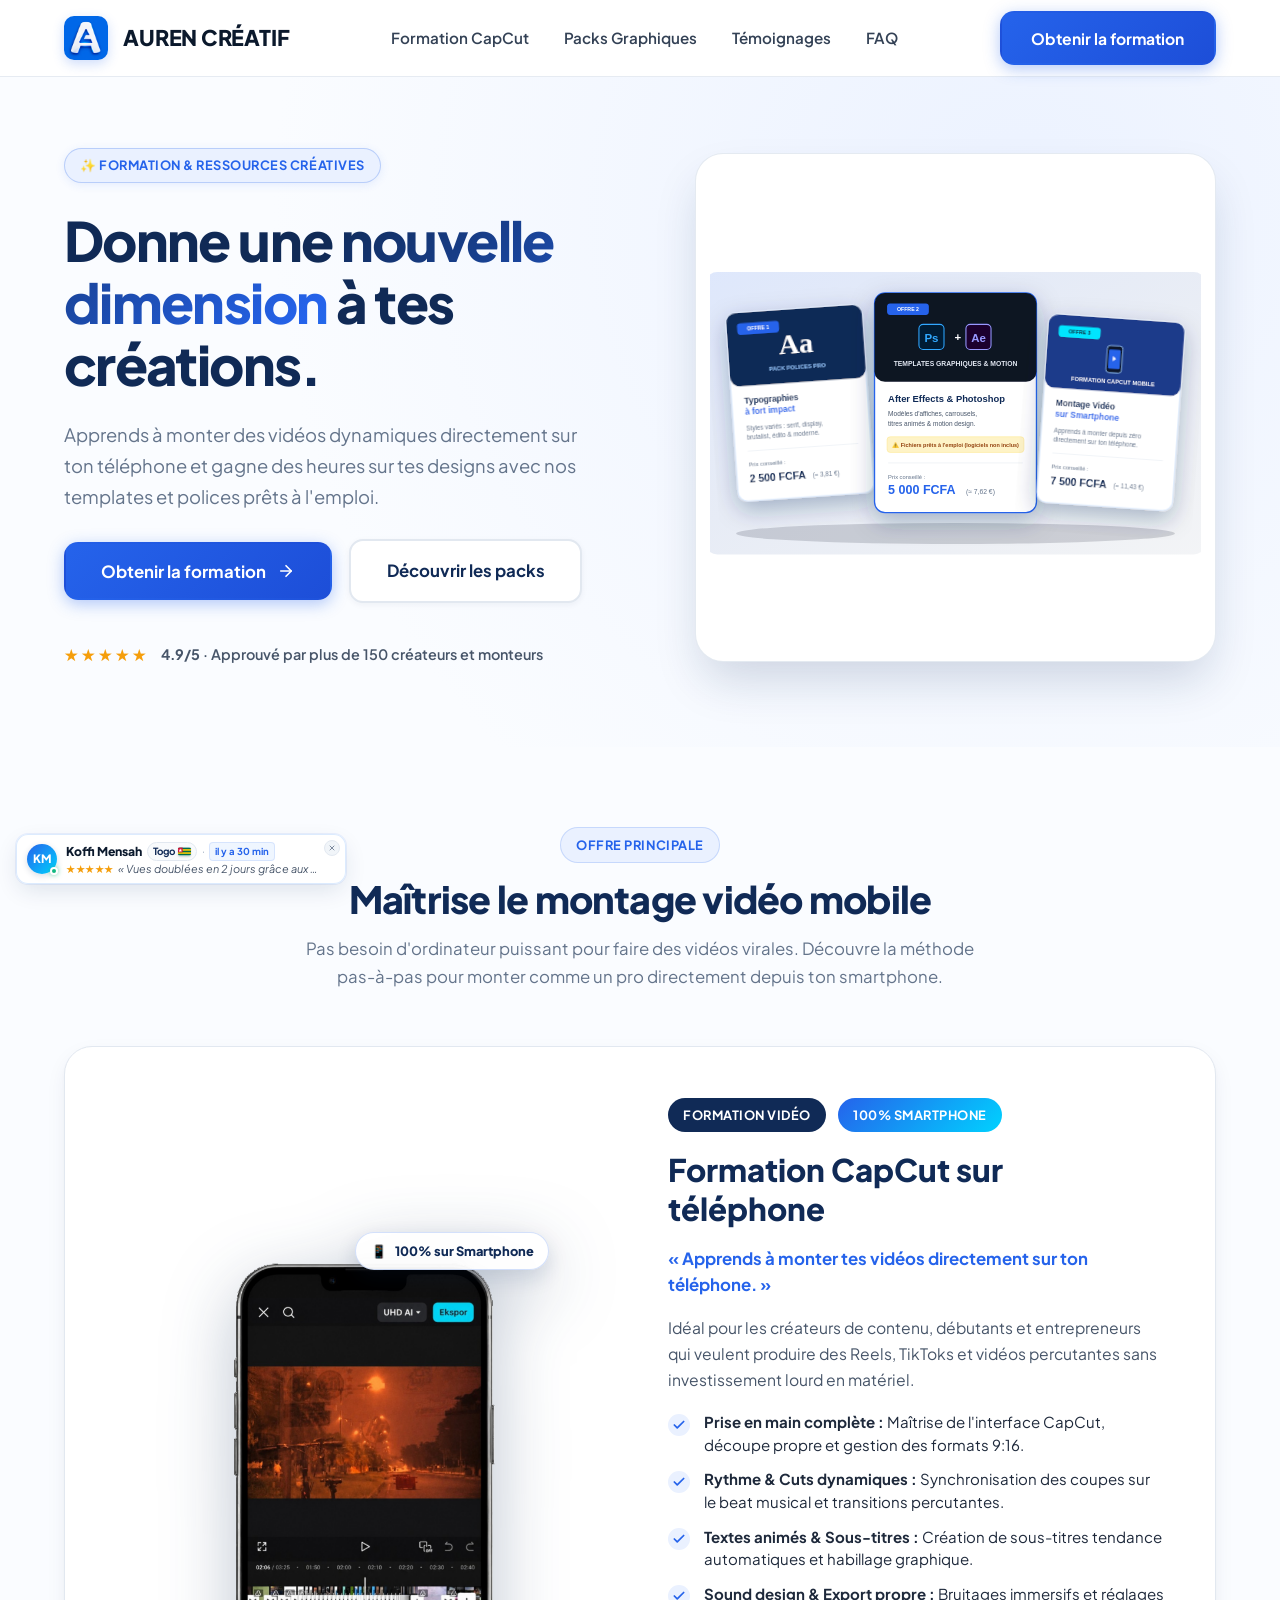
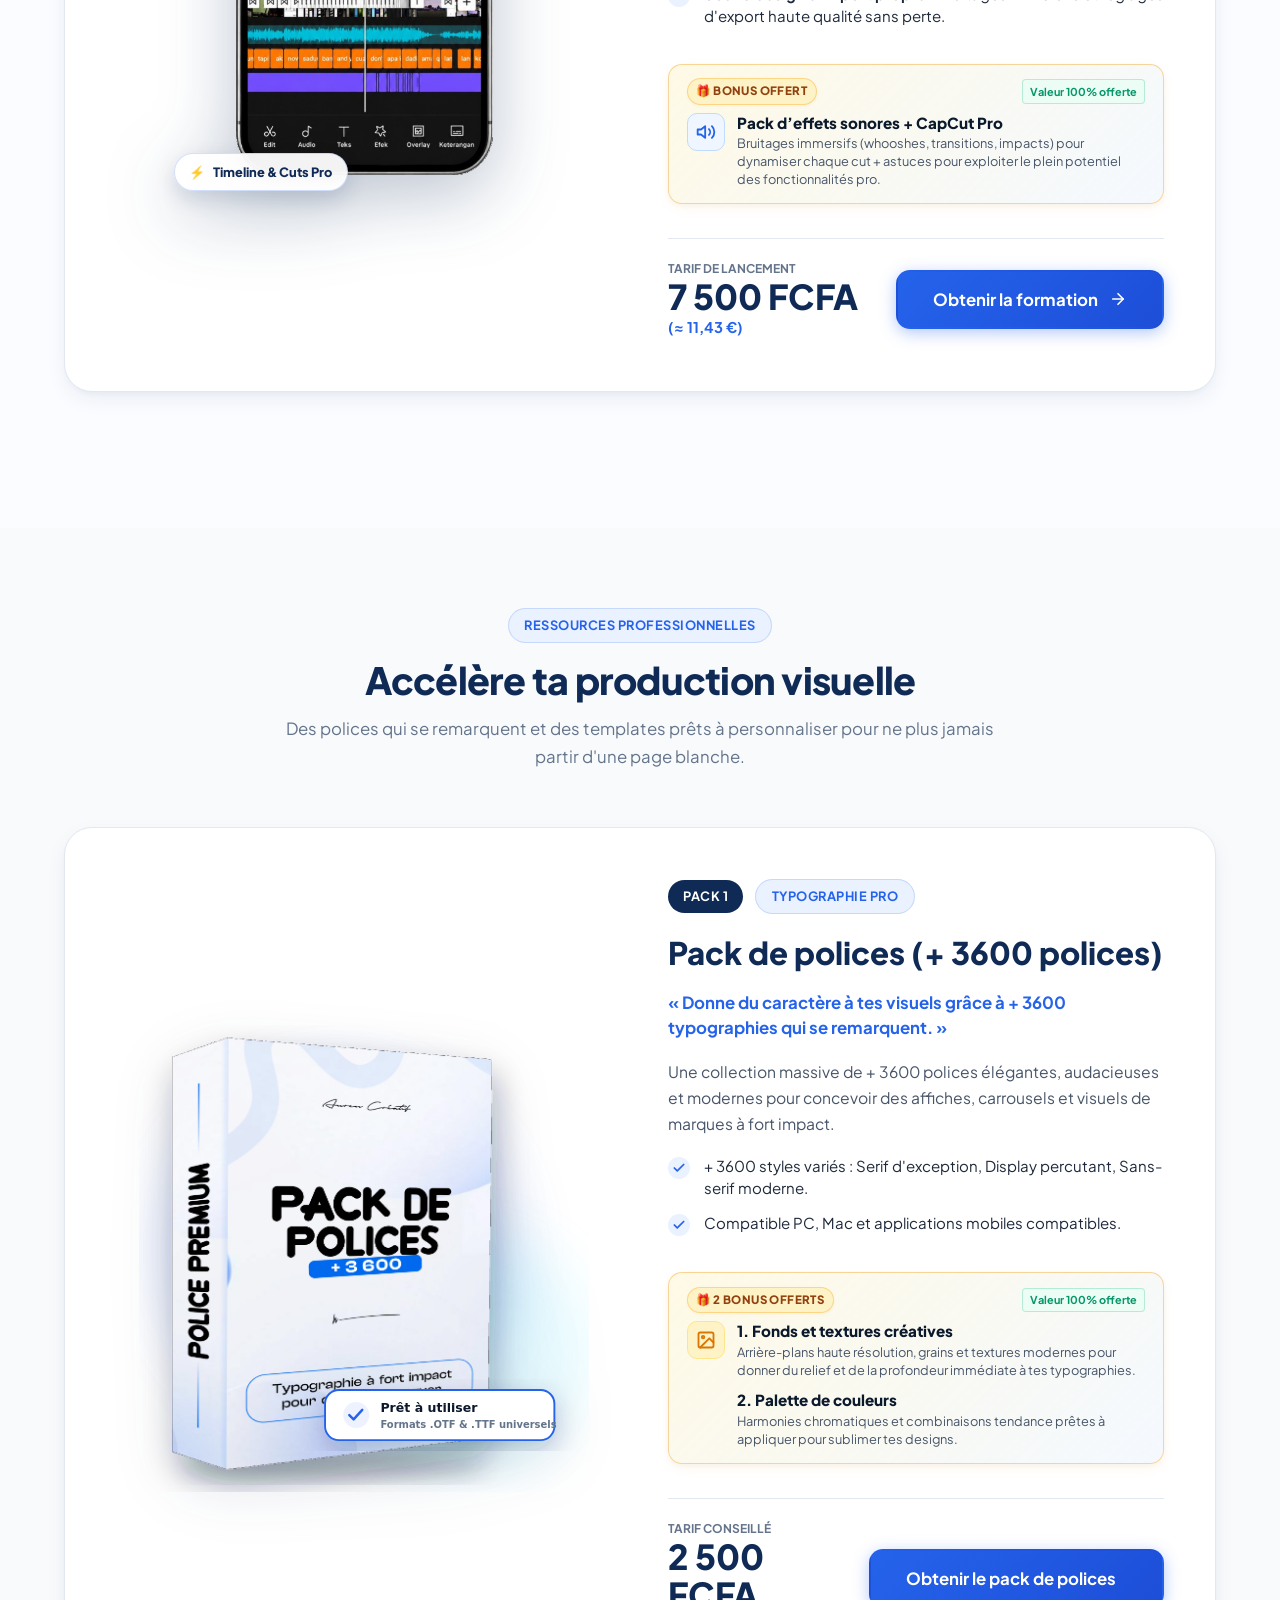
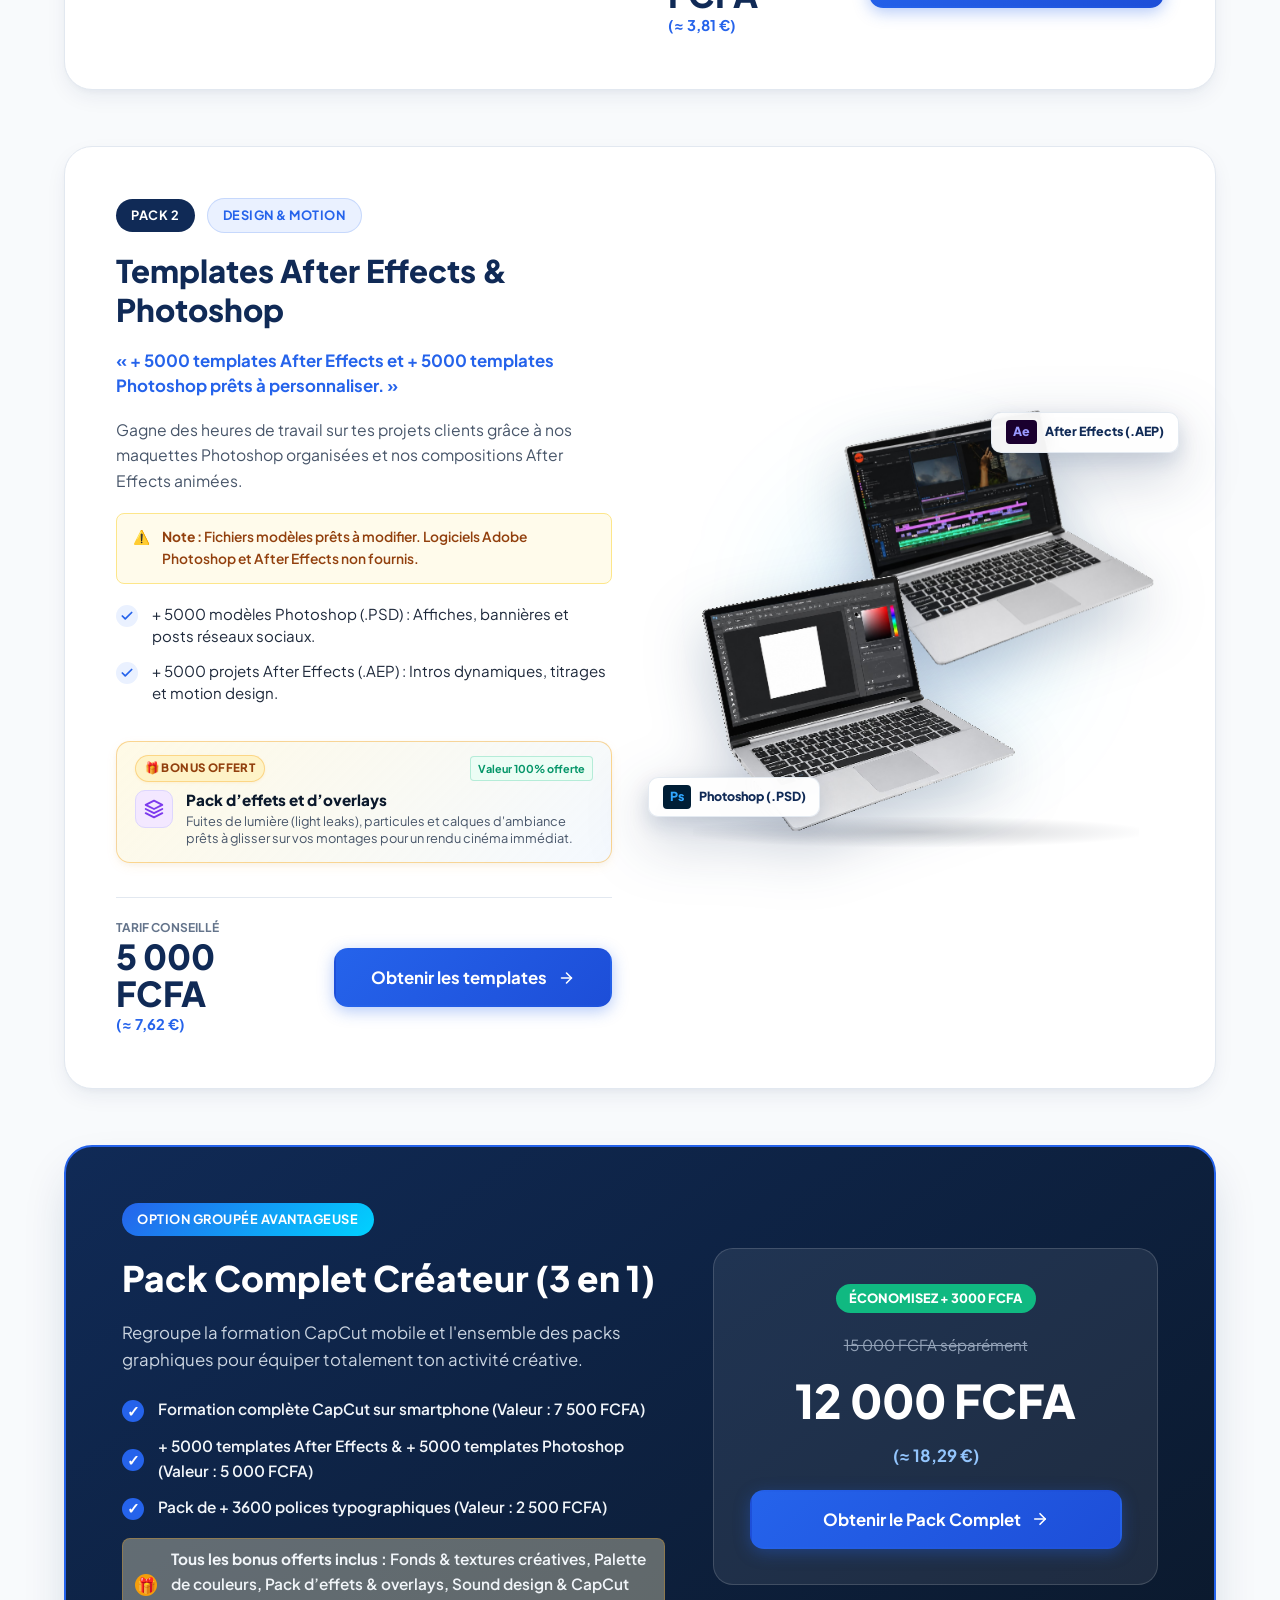
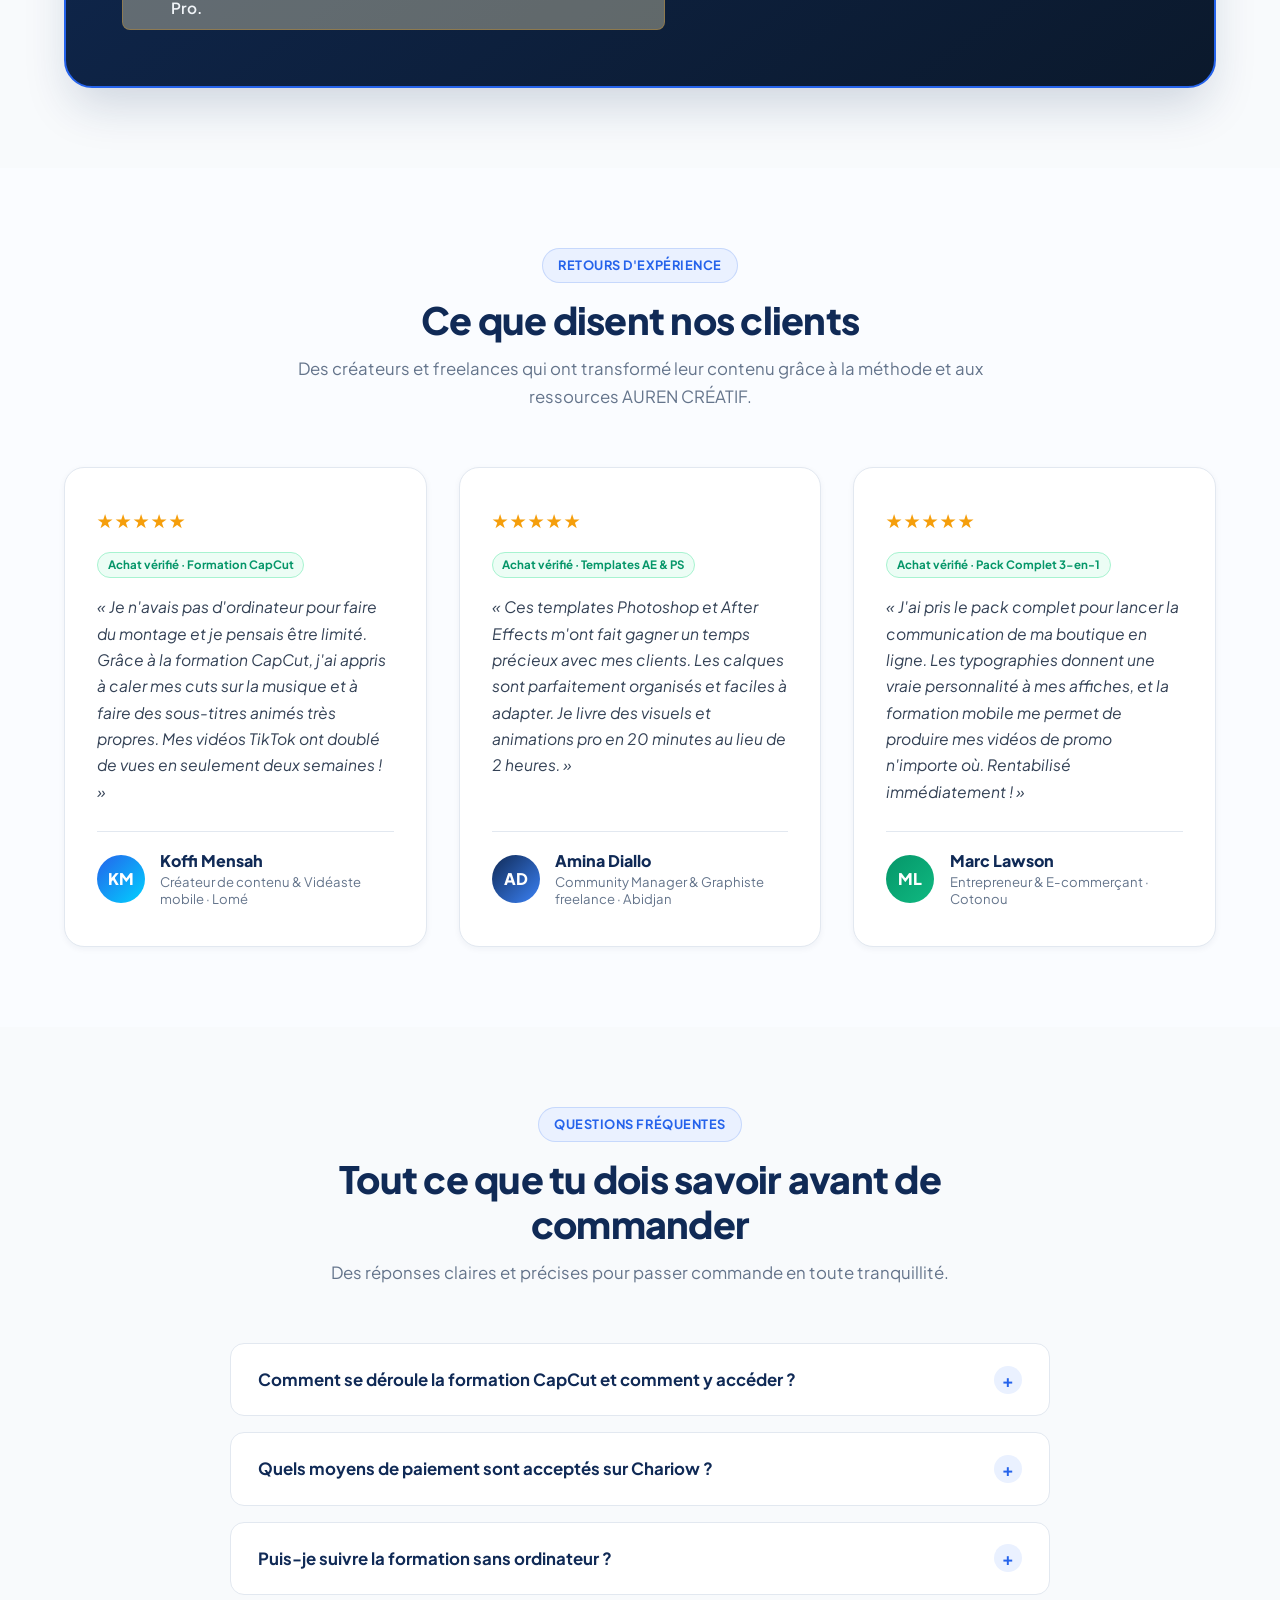
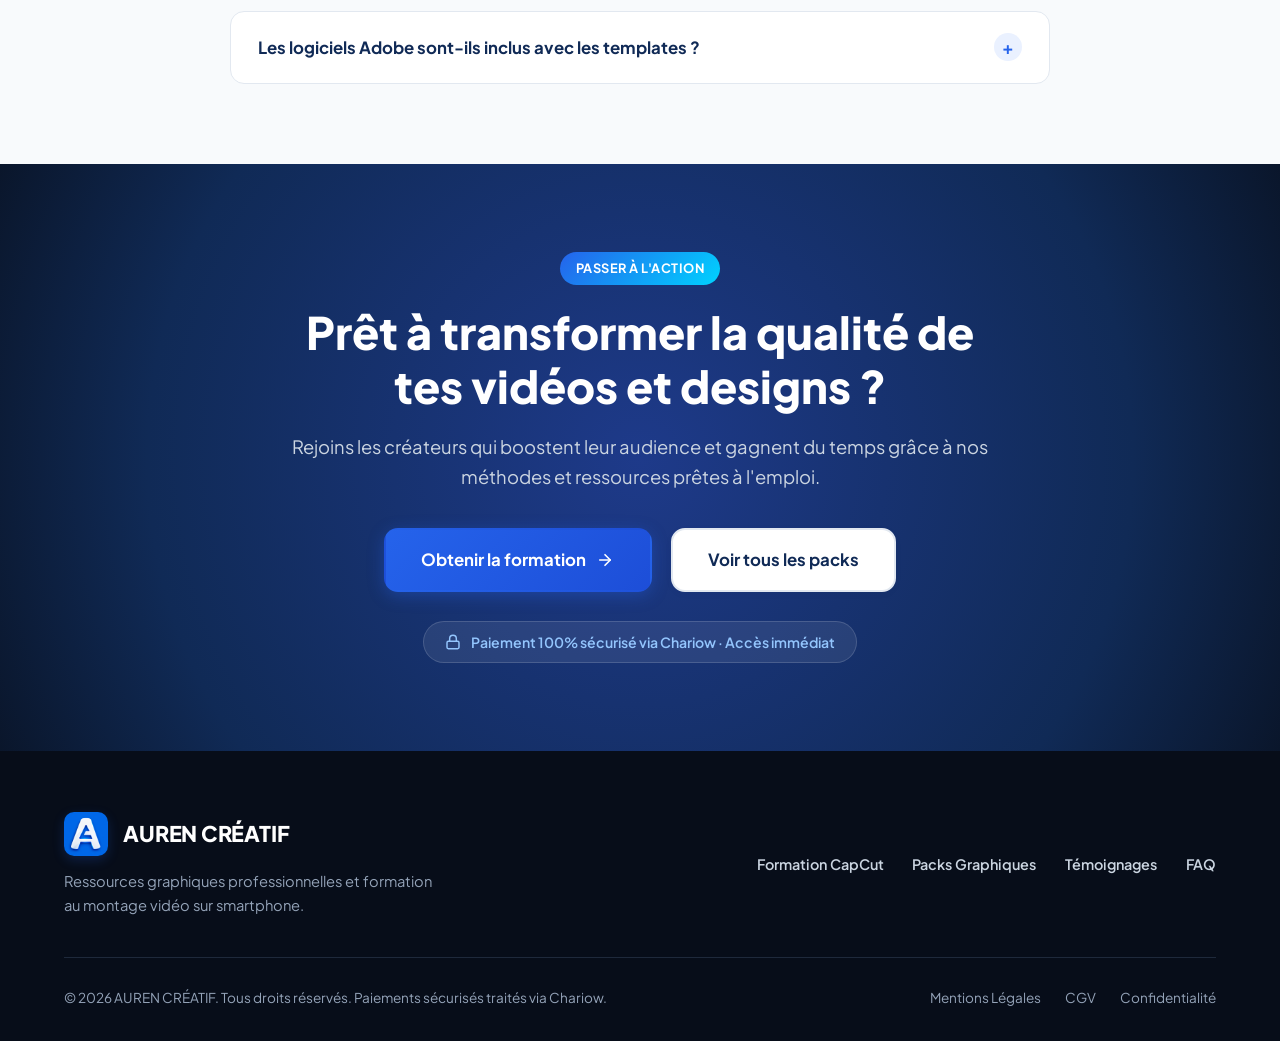
==== commit 0356955b: "Correction typographique exacte : Badge Pret a utiliser, + 3600, + 5000, + 3000 - Correction de l'af" ====
--- a/index.html
+++ b/index.html
@@ -246,11 +246,11 @@
               <span class="badge badge-primary">Typographie Pro</span>
             </div>
 
-            <h3 class="product-headline">Pack de polices (+ de 3 600 polices)</h3>
-            <p class="product-hook">« Donne du caractère à tes visuels grâce à plus de 3 600 typographies qui se remarquent. »</p>
+            <h3 class="product-headline">Pack de polices (+ 3600 polices)</h3>
+            <p class="product-hook">« Donne du caractère à tes visuels grâce à + 3600 typographies qui se remarquent. »</p>
 
             <p class="product-description">
-              Une collection massive de plus de 3 600 polices élégantes, audacieuses et modernes pour concevoir des affiches, carrousels et visuels de marques à fort impact.
+              Une collection massive de + 3600 polices élégantes, audacieuses et modernes pour concevoir des affiches, carrousels et visuels de marques à fort impact.
             </p>
 
             <ul class="product-points">
@@ -260,7 +260,7 @@
                     <polyline points="20 6 9 17 4 12"></polyline>
                   </svg>
                 </span>
-                <span>+ de 3 600 styles variés : Serif d'exception, Display percutant, Sans-serif moderne.</span>
+                <span>+ 3600 styles variés : Serif d'exception, Display percutant, Sans-serif moderne.</span>
               </li>
               <li>
                 <span class="check-icon-svg">
@@ -347,7 +347,7 @@
             </div>
 
             <h3 class="product-headline">Templates After Effects &amp; Photoshop</h3>
-            <p class="product-hook">« + de 5 000 templates After Effects et + de 5 000 templates Photoshop prêts à personnaliser. »</p>
+            <p class="product-hook">« + 5000 templates After Effects et + 5000 templates Photoshop prêts à personnaliser. »</p>
 
             <p class="product-description">
               Gagne des heures de travail sur tes projets clients grâce à nos maquettes Photoshop organisées et nos compositions After Effects animées.
@@ -365,7 +365,7 @@
                     <polyline points="20 6 9 17 4 12"></polyline>
                   </svg>
                 </span>
-                <span>+ de 5 000 modèles Photoshop (.PSD) : Affiches, bannières et posts réseaux sociaux.</span>
+                <span>+ 5000 modèles Photoshop (.PSD) : Affiches, bannières et posts réseaux sociaux.</span>
               </li>
               <li>
                 <span class="check-icon-svg">
@@ -373,7 +373,7 @@
                     <polyline points="20 6 9 17 4 12"></polyline>
                   </svg>
                 </span>
-                <span>+ de 5 000 projets After Effects (.AEP) : Intros dynamiques, titrages et motion design.</span>
+                <span>+ 5000 projets After Effects (.AEP) : Intros dynamiques, titrages et motion design.</span>
               </li>
             </ul>
 
@@ -432,11 +432,11 @@
                 </div>
                 <div class="bundle-inclusion-item">
                   <span class="check-icon-svg" style="background:#2563EB;color:#FFF;">✓</span>
-                  <span>+ de 5 000 templates After Effects &amp; + de 5 000 templates Photoshop (Valeur : 5 000 FCFA)</span>
+                  <span>+ 5000 templates After Effects &amp; + 5000 templates Photoshop (Valeur : 5 000 FCFA)</span>
                 </div>
                 <div class="bundle-inclusion-item">
                   <span class="check-icon-svg" style="background:#2563EB;color:#FFF;">✓</span>
-                  <span>Pack de + de 3 600 polices typographiques (Valeur : 2 500 FCFA)</span>
+                  <span>Pack de + 3600 polices typographiques (Valeur : 2 500 FCFA)</span>
                 </div>
                 <div class="bundle-inclusion-item bundle-bonus-item">
                   <span class="check-icon-svg" style="background:#F59E0B;color:#FFF;">🎁</span>
@@ -446,7 +446,7 @@
             </div>
 
             <div class="bundle-pricing-action">
-              <span class="savings-tag">ÉCONOMISEZ 3 000 FCFA</span>
+              <span class="savings-tag">ÉCONOMISEZ + 3000 FCFA</span>
               <span class="bundle-old-price">15 000 FCFA séparément</span>
               <div class="bundle-main-price">12 000 FCFA</div>
               <div class="bundle-euro-price">(≈ 18,29 €)</div>
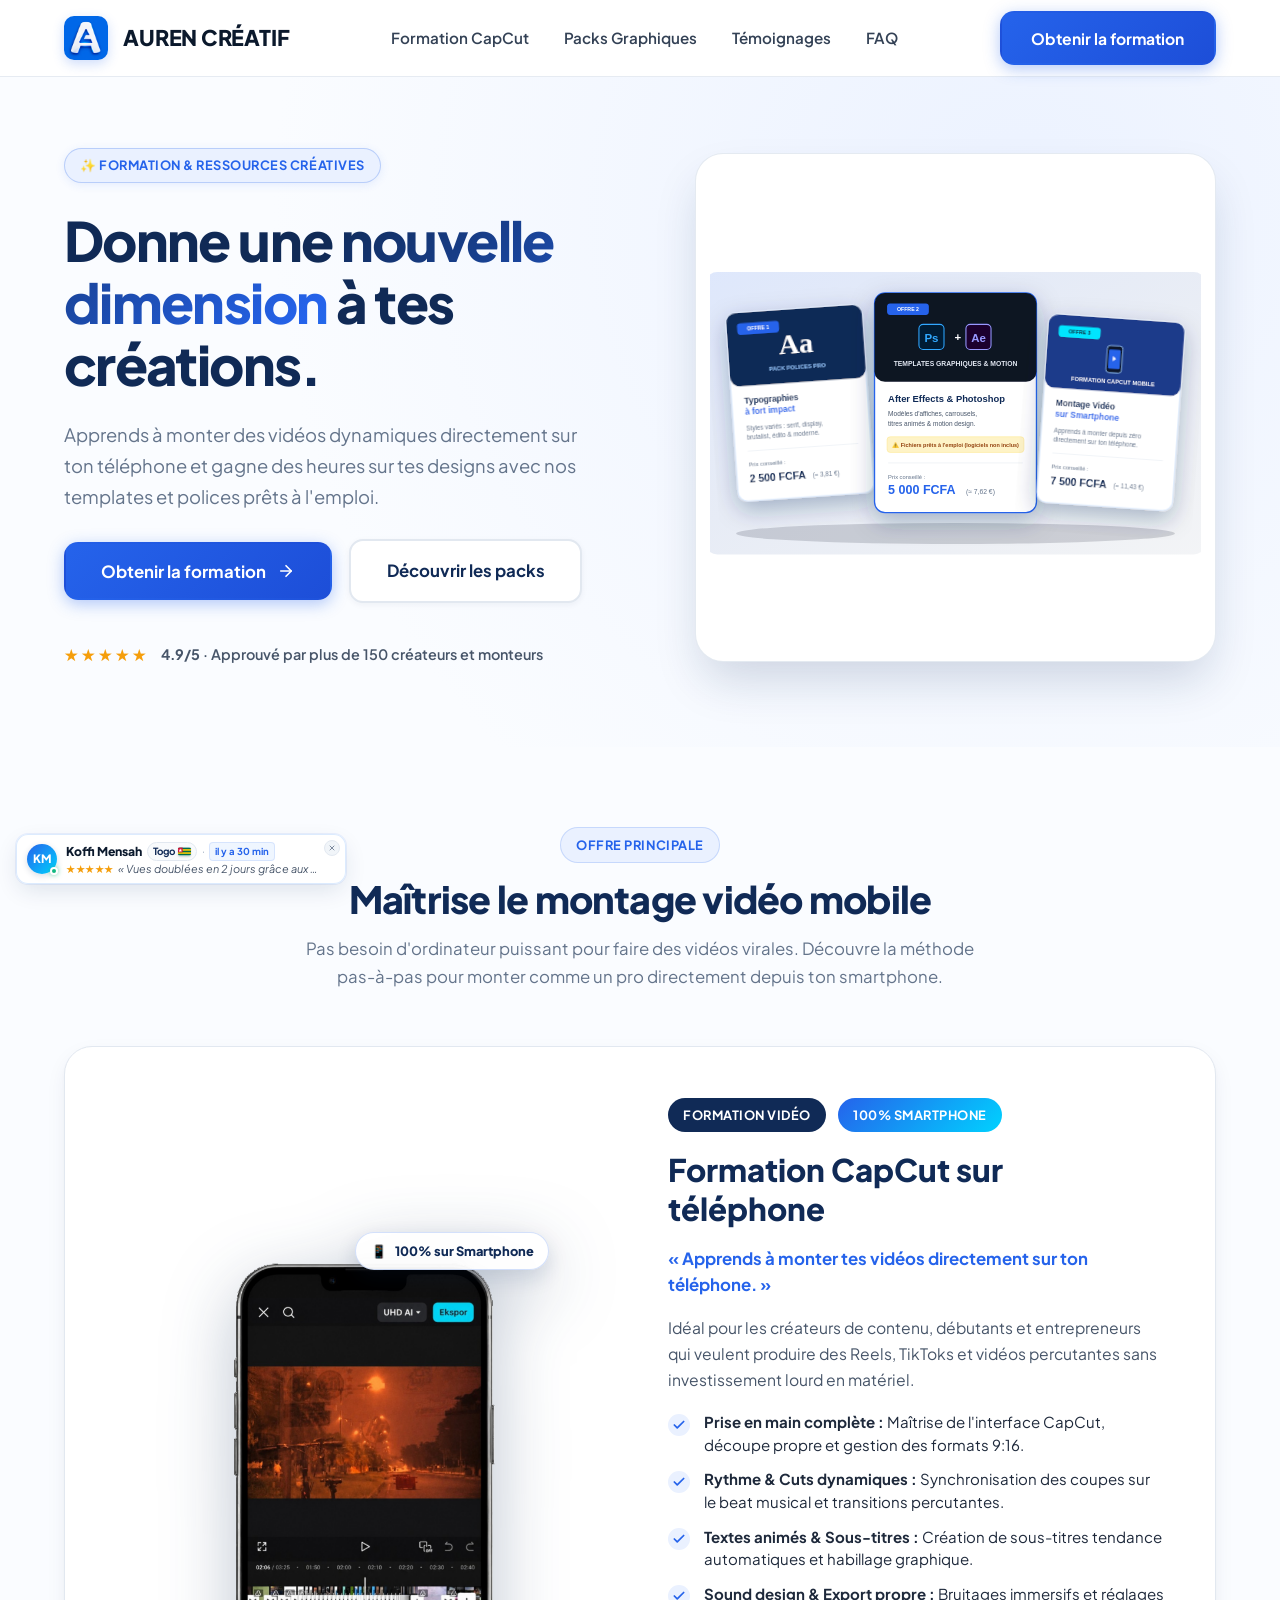
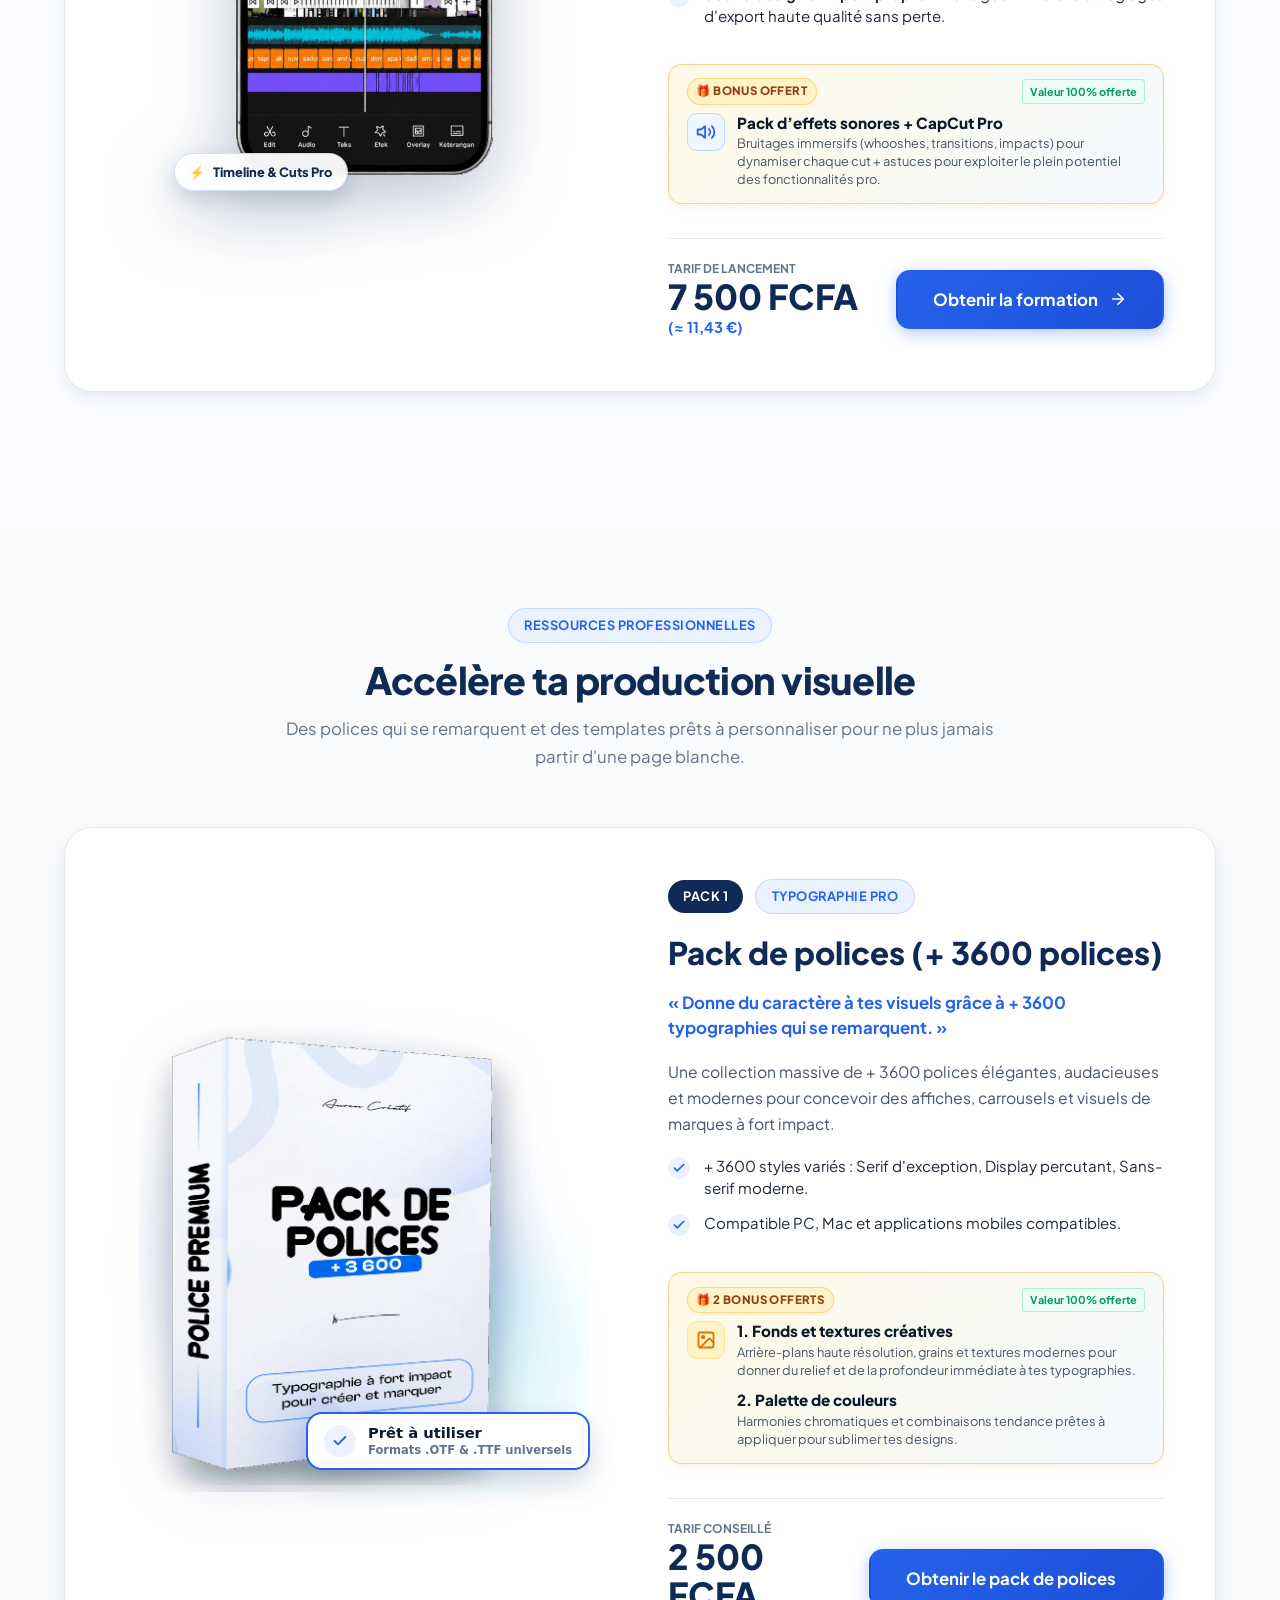
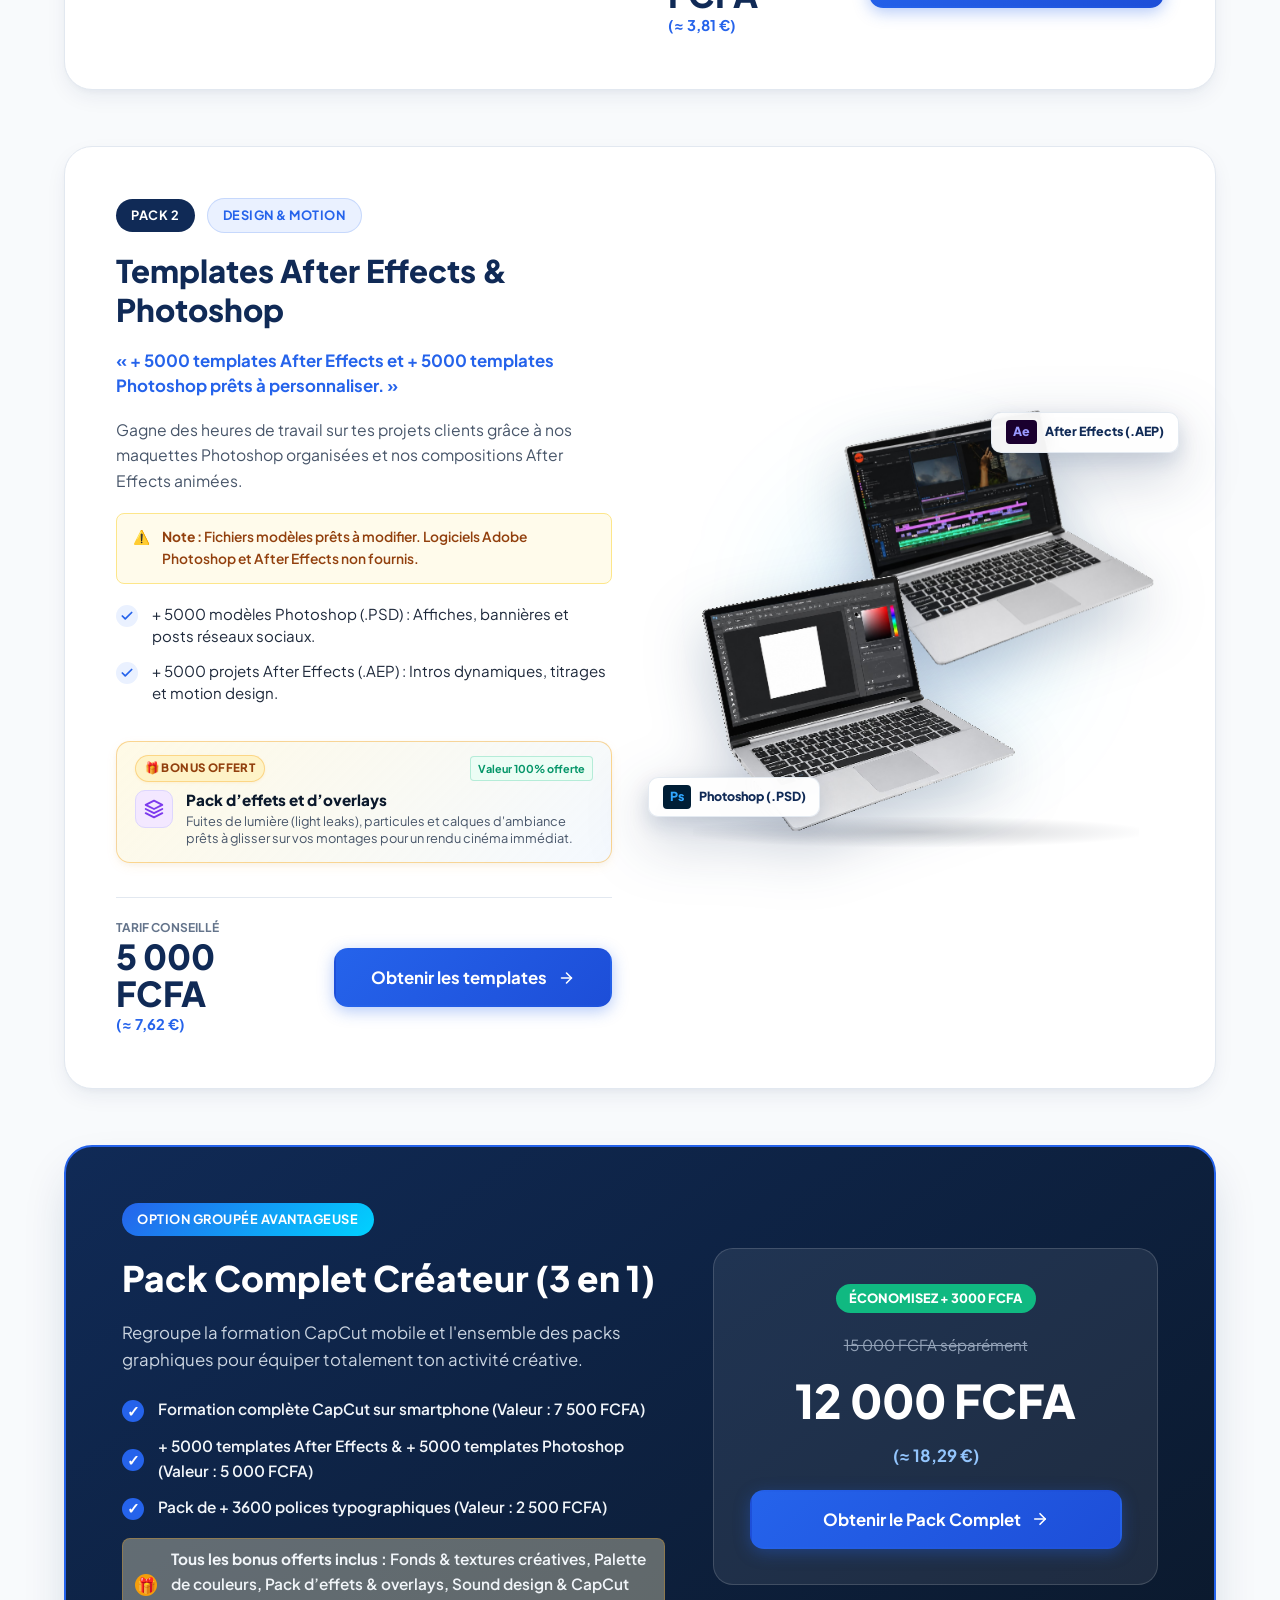
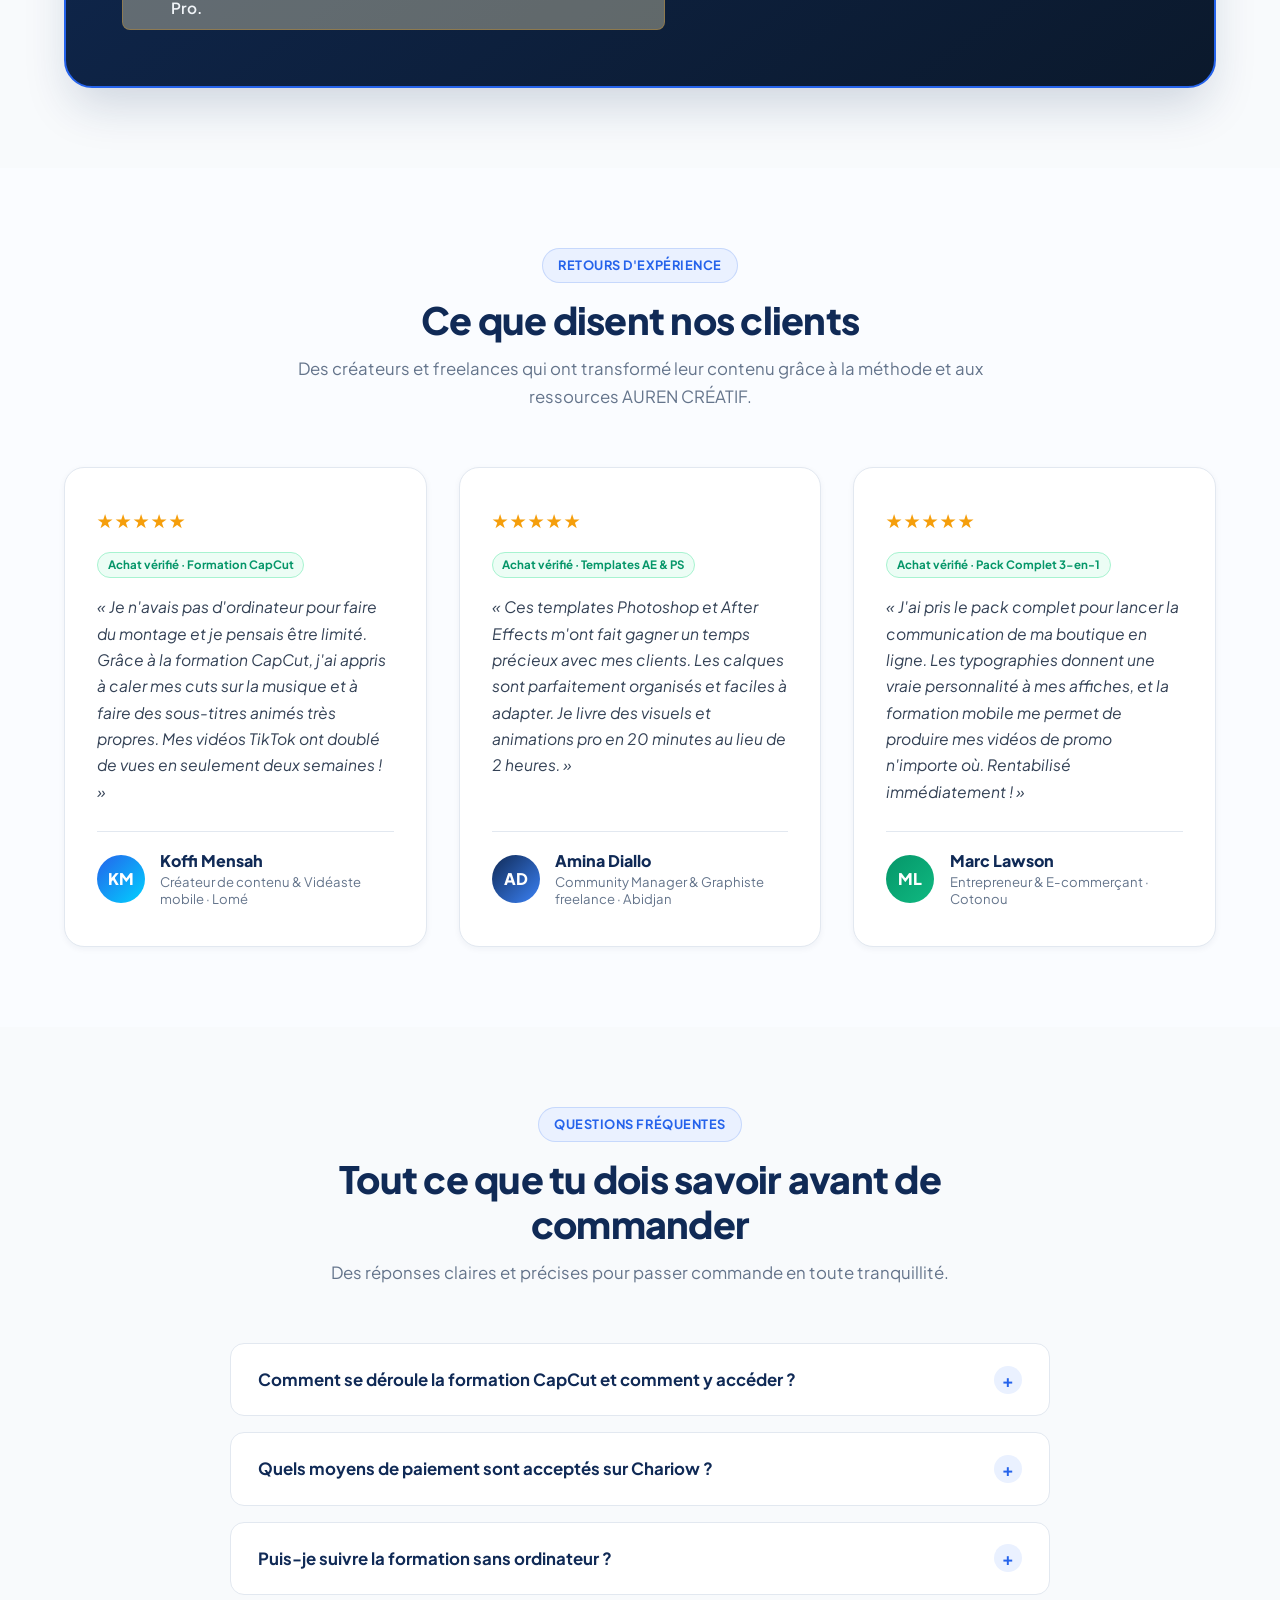
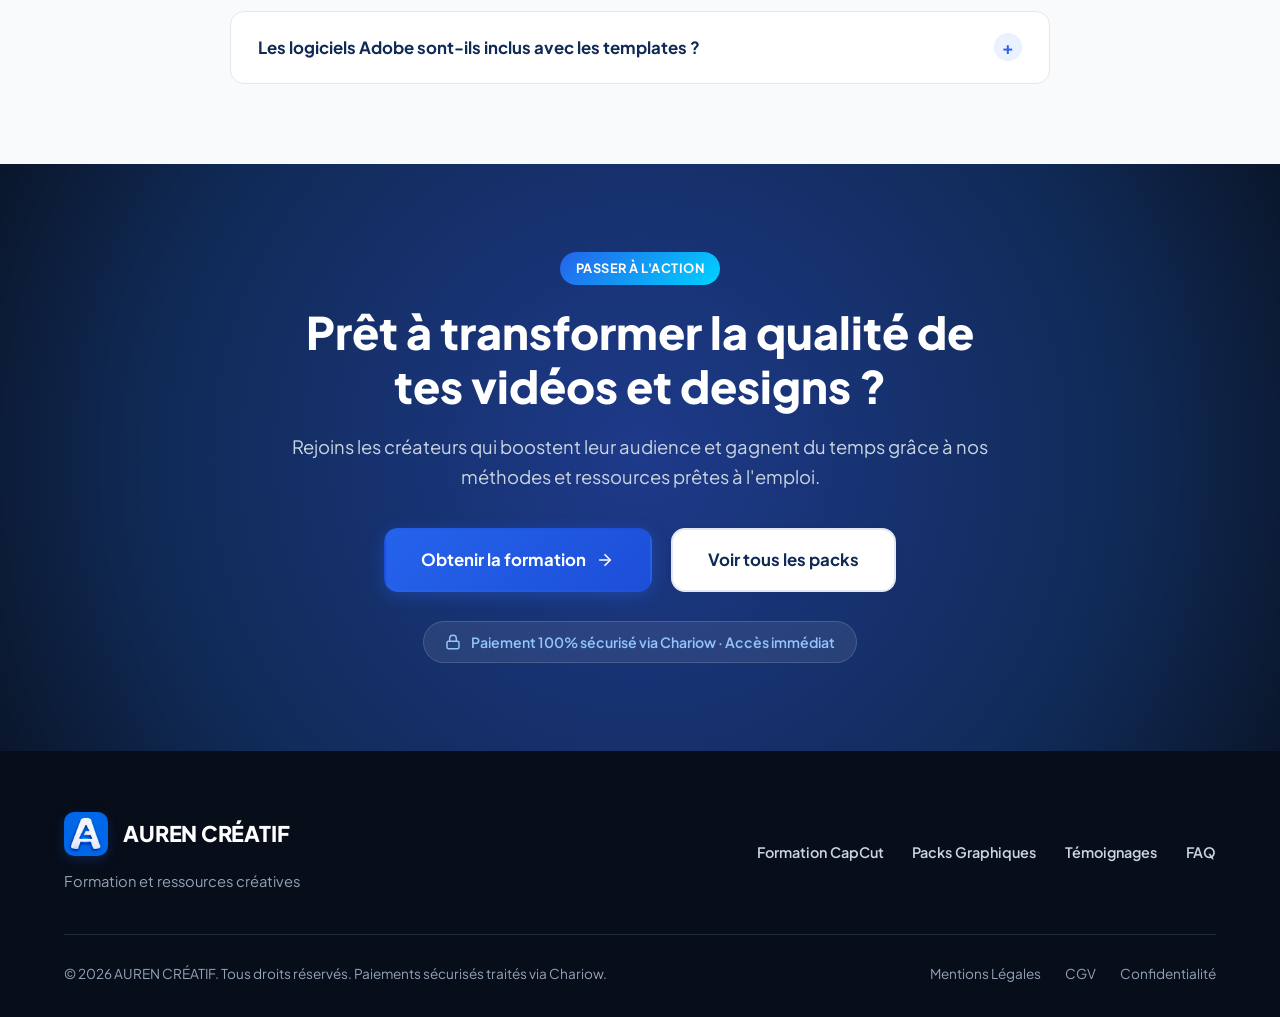
==== commit d43c15cf: "Correction Pret a utiliser sans bug, footer Formation et ressources creatives, retour accueil au cli" ====
--- a/index.html
+++ b/index.html
@@ -5,7 +5,7 @@
   <meta name="viewport" content="width=device-width, initial-scale=1.0">
   <meta http-equiv="X-UA-Compatible" content="ie=edge">
   
-  <title>AUREN CRÉATIF — Formation Montage Smartphone & Ressources Graphiques</title>
+  <title>AUREN CRÉATIF — Formation &amp; Ressources Créatives</title>
   <meta name="description" content="Apprends à monter des vidéos captivantes sur smartphone avec CapCut et accélère tes créations avec nos packs de templates et polices professionnels.">
   <meta name="theme-color" content="#102A56">
 
@@ -28,7 +28,7 @@
        ========================================================================== -->
   <header class="site-header" id="header">
     <div class="container header-inner">
-      <a href="#header" class="logo-wrapper" aria-label="Accueil AUREN CRÉATIF">
+      <a href="#header" class="logo-wrapper" aria-label="Accueil AUREN CRÉATIF" onclick="window.scrollTo({top: 0, behavior: 'smooth'}); return false;">
         <img src="assets/images/logo.png" alt="Logo AUREN CRÉATIF" class="logo-img" width="44" height="44">
         <span class="brand-name-header">AUREN CRÉATIF</span>
       </a>
@@ -235,8 +235,19 @@
         <!-- Offre 2 : Pack Polices (Nouveau Mockup 3D Rééquilibré) -->
         <article class="product-row" id="offre-polices">
           <div class="product-visual">
-            <div class="mockup-frame">
+            <div class="mockup-frame font-mockup-container">
               <img src="assets/images/mockups/mockup-fonts.svg" alt="Pack de polices AUREN CRÉATIF" width="520" height="540" loading="lazy">
+              <div class="font-float-badge">
+                <div class="font-float-badge-icon">
+                  <svg viewBox="0 0 24 24" width="16" height="16" fill="none" stroke="#2563EB" stroke-width="2.8" stroke-linecap="round" stroke-linejoin="round">
+                    <polyline points="20 6 9 17 4 12"></polyline>
+                  </svg>
+                </div>
+                <div class="font-float-badge-text">
+                  <span class="font-float-badge-title">Prêt à utiliser</span>
+                  <span class="font-float-badge-sub">Formats .OTF &amp; .TTF universels</span>
+                </div>
+              </div>
             </div>
           </div>
 
@@ -635,12 +646,12 @@
     <div class="container">
       <div class="footer-inner-clean">
         <div class="footer-brand">
-          <a href="#header" class="logo-wrapper">
+          <a href="#header" class="logo-wrapper" onclick="window.scrollTo({top: 0, behavior: 'smooth'}); return false;">
             <img src="assets/images/logo.png" alt="AUREN CRÉATIF" class="logo-img" width="38" height="38">
             <span class="brand-name-header">AUREN CRÉATIF</span>
           </a>
           <p>
-            Ressources graphiques professionnelles et formation au montage vidéo sur smartphone.
+            Formation et ressources créatives
           </p>
         </div>
 
--- a/assets/css/style.css
+++ b/assets/css/style.css
@@ -617,6 +617,86 @@
   filter: drop-shadow(0 14px 28px rgba(16, 42, 86, 0.12));
 }
 
+/* FONT MOCKUP 3D CONTAINER & FLOATING BADGE */
+.font-mockup-container {
+  position: relative;
+  width: 100%;
+  max-width: 480px;
+  margin: 0 auto;
+}
+
+.font-float-badge {
+  position: absolute;
+  bottom: 22px;
+  right: 14px;
+  background: #FFFFFF;
+  border: 2px solid #2563EB;
+  border-radius: 16px;
+  padding: 10px 16px;
+  display: flex;
+  align-items: center;
+  gap: 12px;
+  box-shadow: 0 12px 28px rgba(16, 42, 86, 0.18);
+  z-index: 10;
+  pointer-events: none;
+  transition: transform 0.3s ease;
+  animation: floatSlow 5s ease-in-out infinite;
+  animation-delay: -1.5s;
+}
+
+.font-float-badge-icon {
+  width: 32px;
+  height: 32px;
+  border-radius: 50%;
+  background: #EEF2FF;
+  display: flex;
+  align-items: center;
+  justify-content: center;
+  flex-shrink: 0;
+}
+
+.font-float-badge-text {
+  display: flex;
+  flex-direction: column;
+}
+
+.font-float-badge-title {
+  font-family: var(--font-primary, system-ui, sans-serif);
+  font-size: 0.92rem;
+  font-weight: 800;
+  color: #0B192C;
+  line-height: 1.2;
+}
+
+.font-float-badge-sub {
+  font-family: var(--font-primary, system-ui, sans-serif);
+  font-size: 0.72rem;
+  font-weight: 600;
+  color: #64748B;
+  line-height: 1.2;
+  margin-top: 2px;
+}
+
+@media (max-width: 600px) {
+  .font-float-badge {
+    bottom: 12px;
+    right: 8px;
+    padding: 8px 12px;
+    border-radius: 12px;
+    gap: 8px;
+  }
+  .font-float-badge-icon {
+    width: 26px;
+    height: 26px;
+  }
+  .font-float-badge-title {
+    font-size: 0.82rem;
+  }
+  .font-float-badge-sub {
+    font-size: 0.65rem;
+  }
+}
+
 /* REAL CAPCUT PHONE CONTAINER */
 .capcut-real-phone-wrapper {
   display: flex;
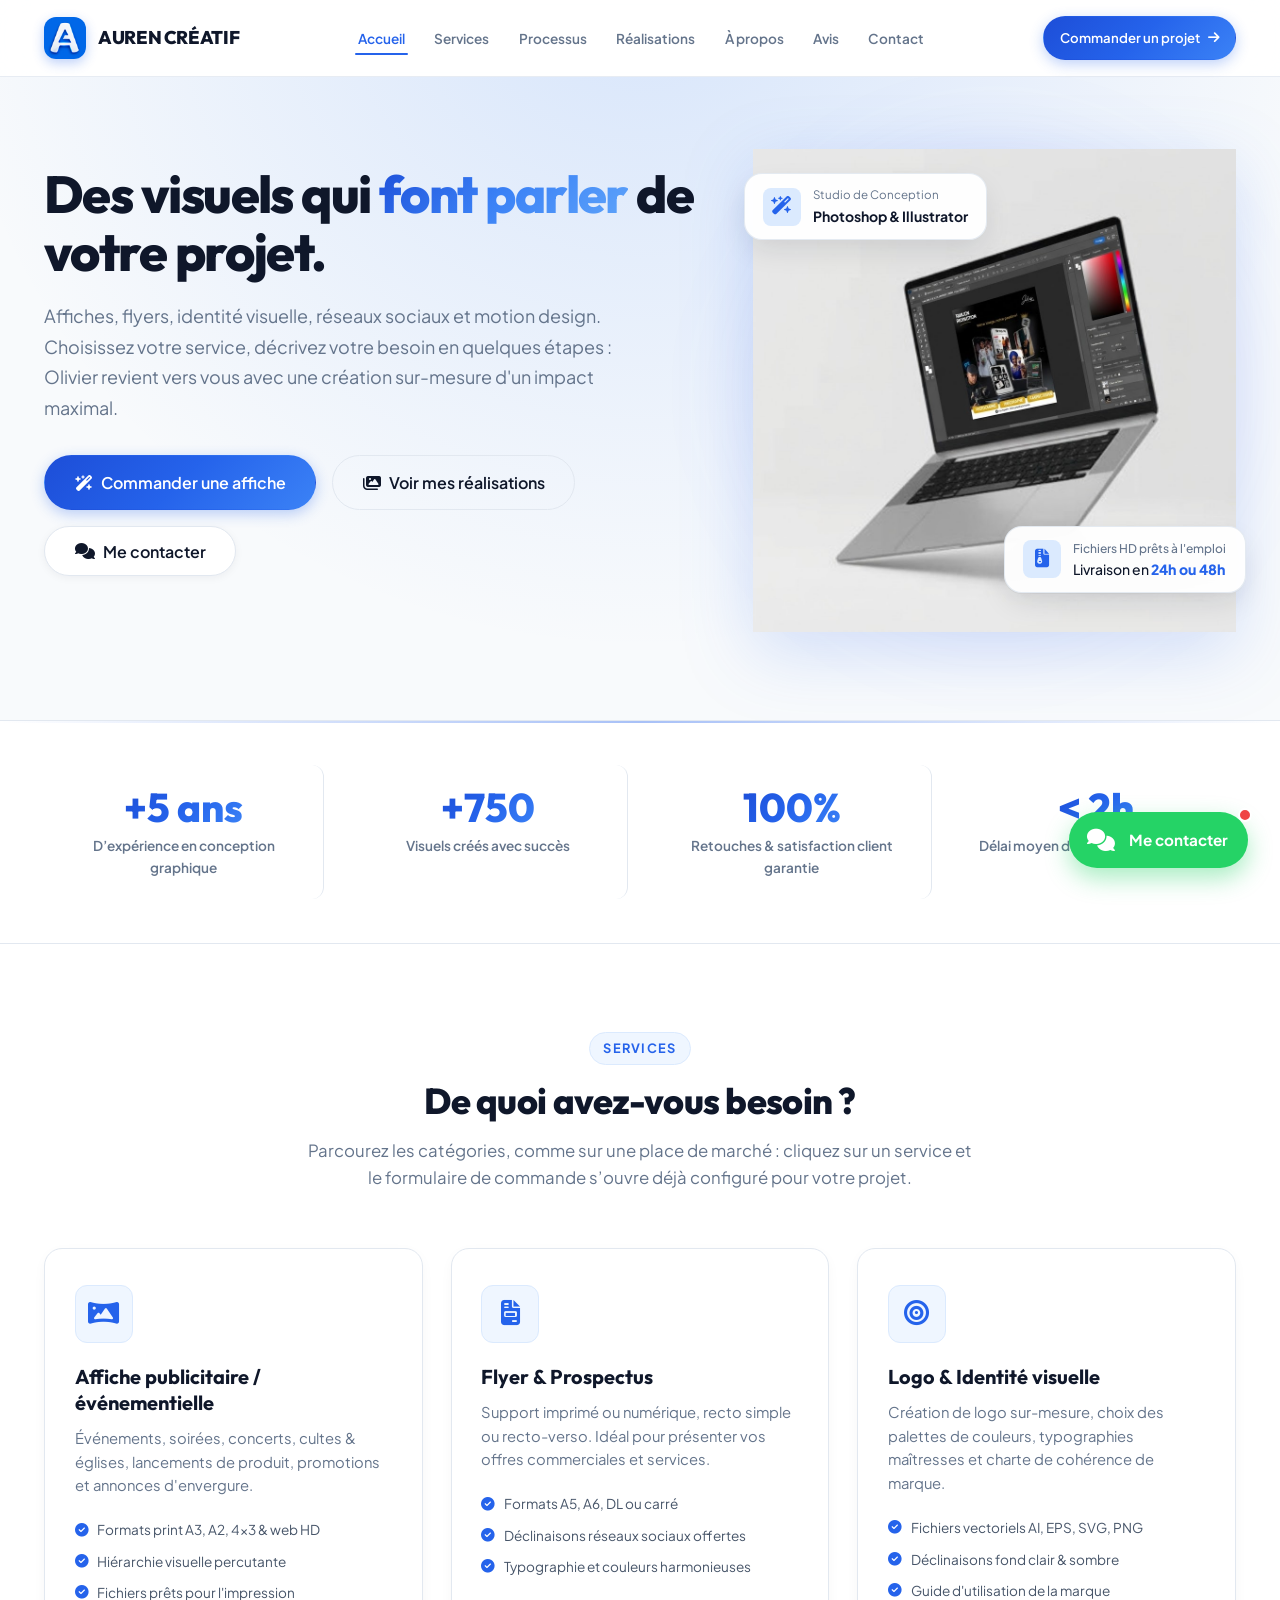
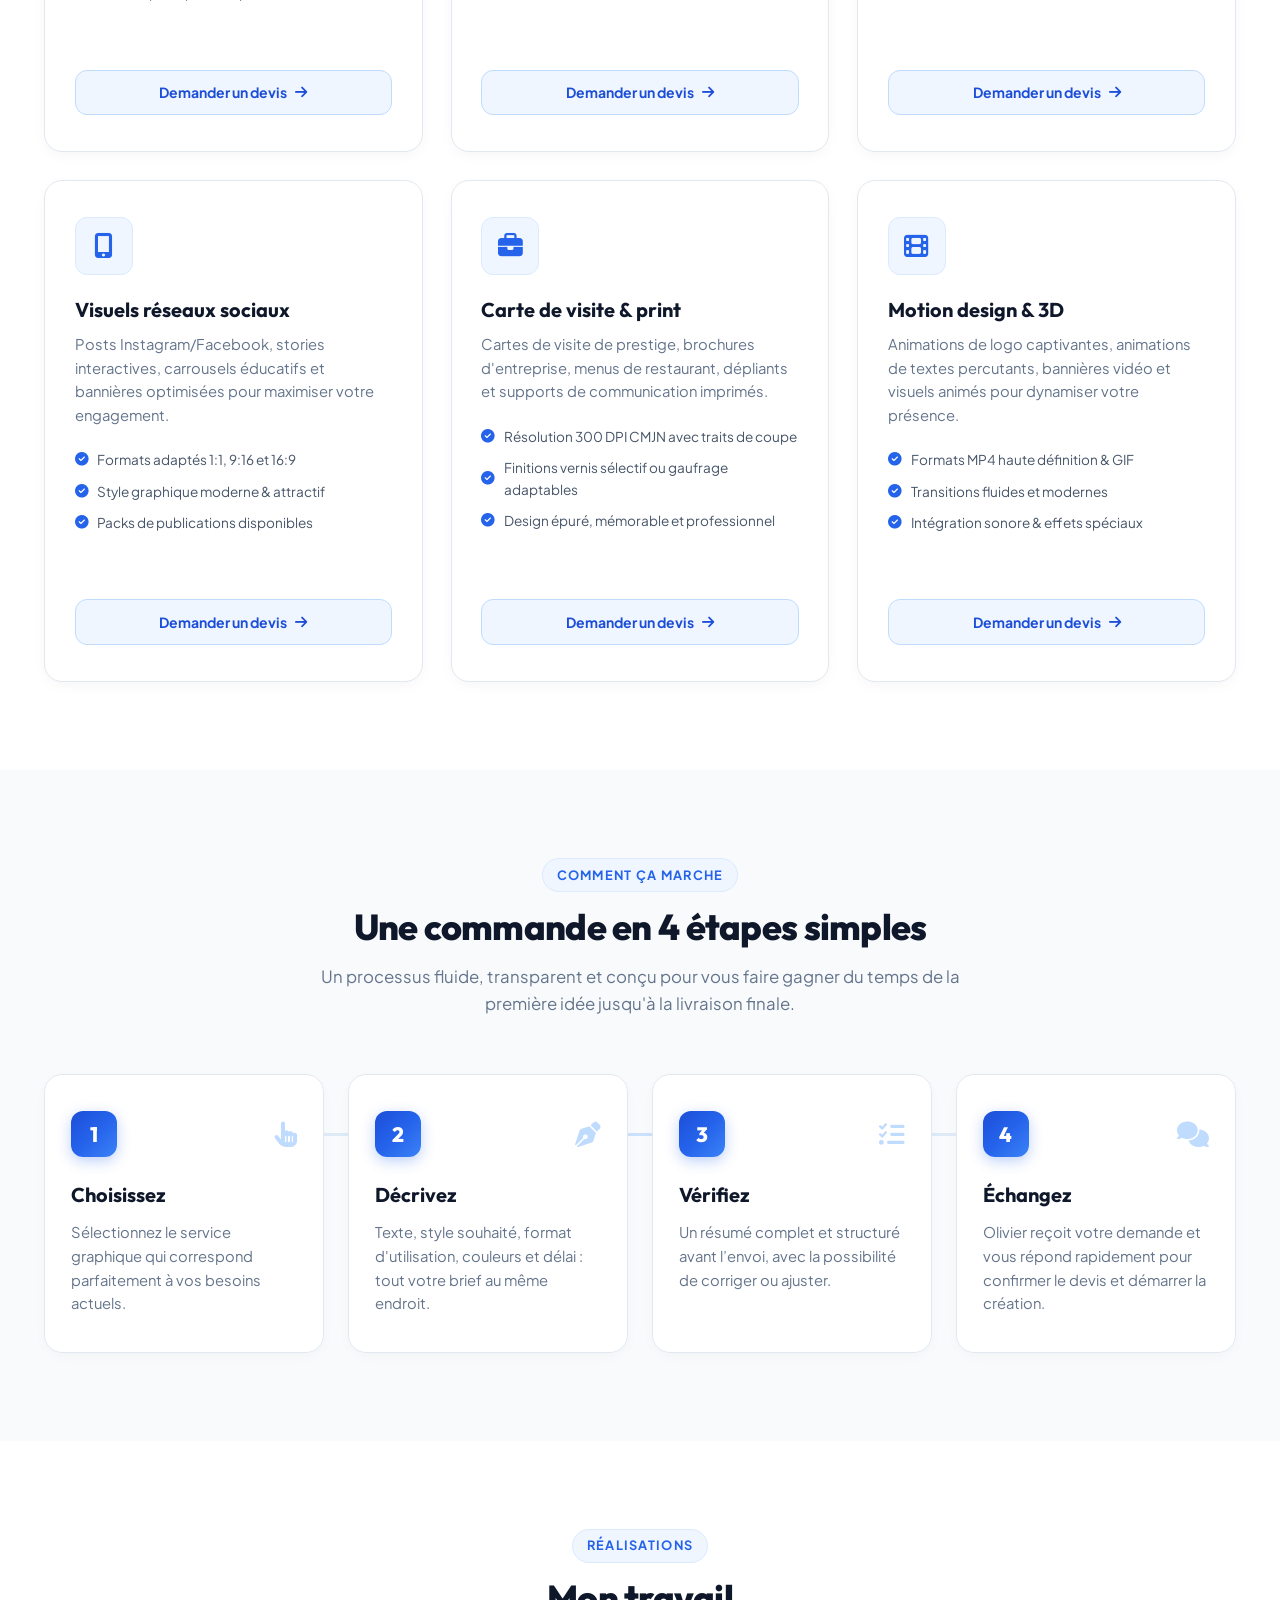
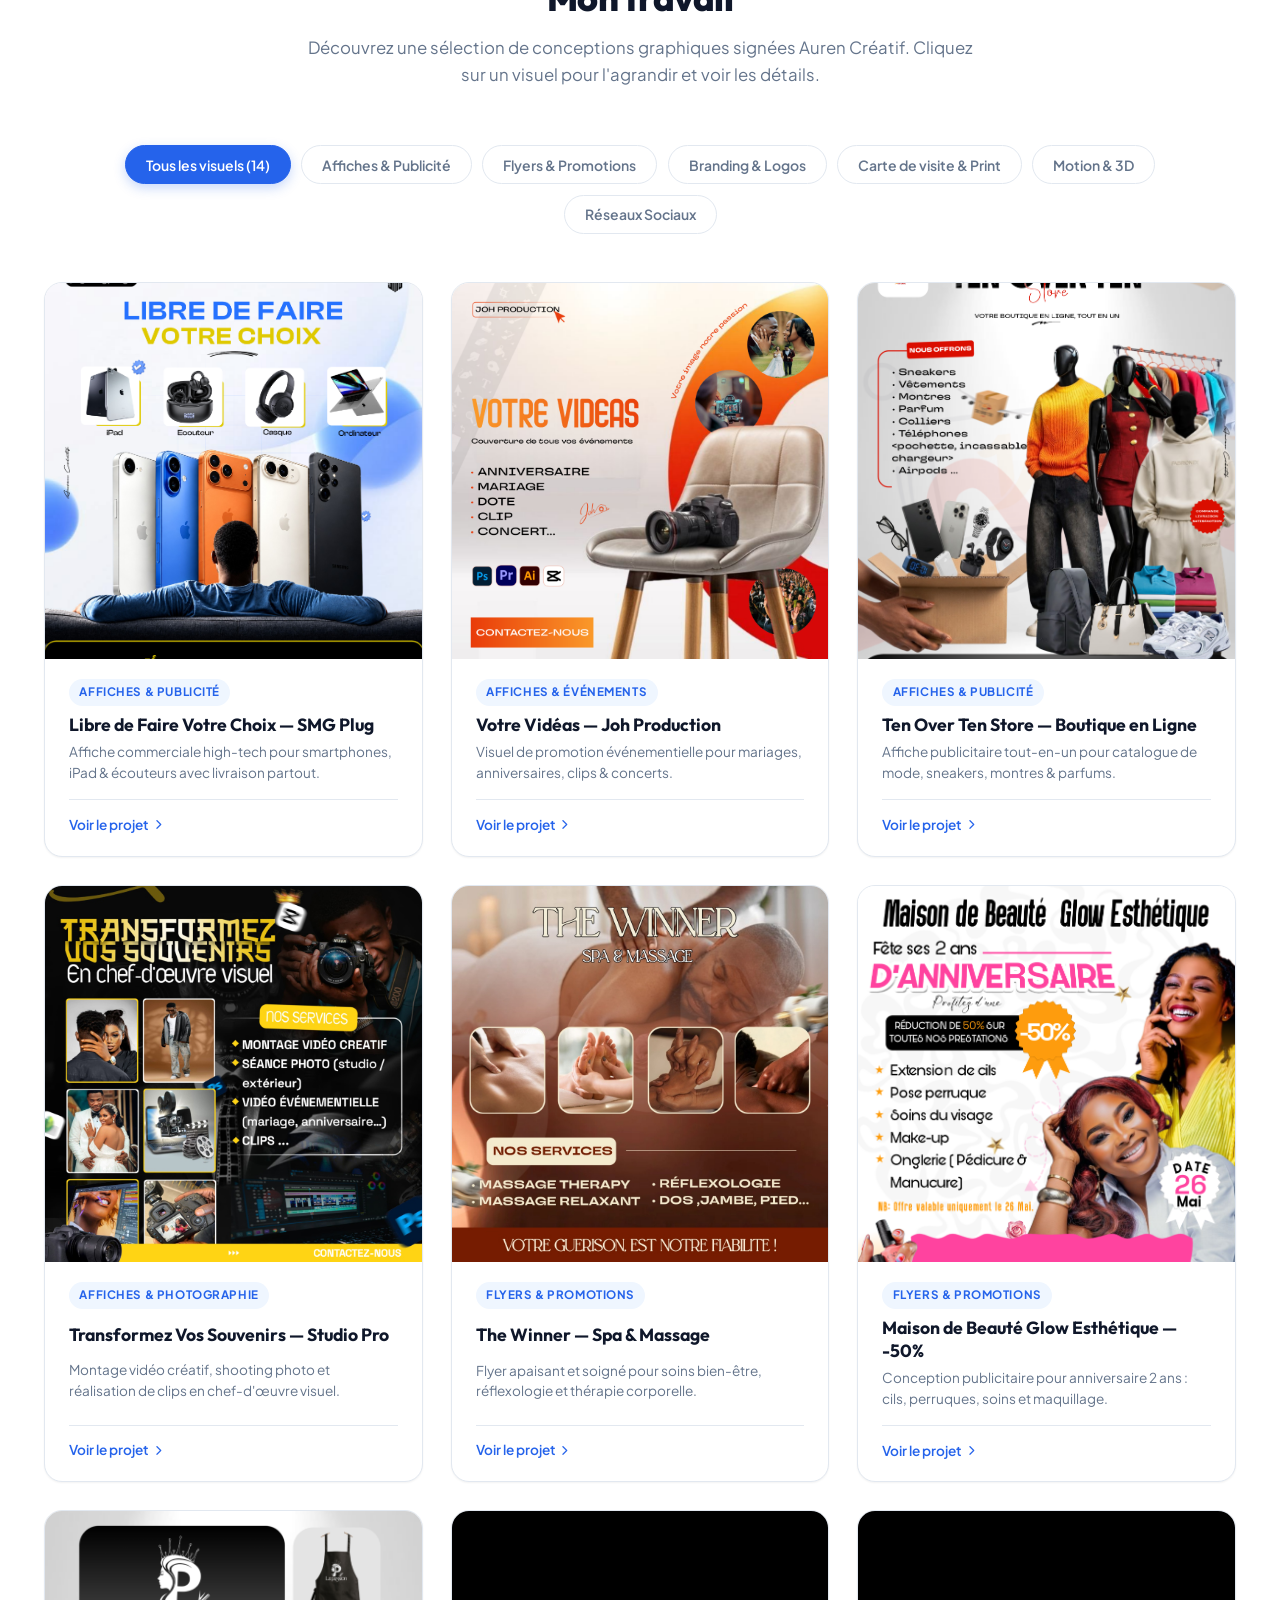
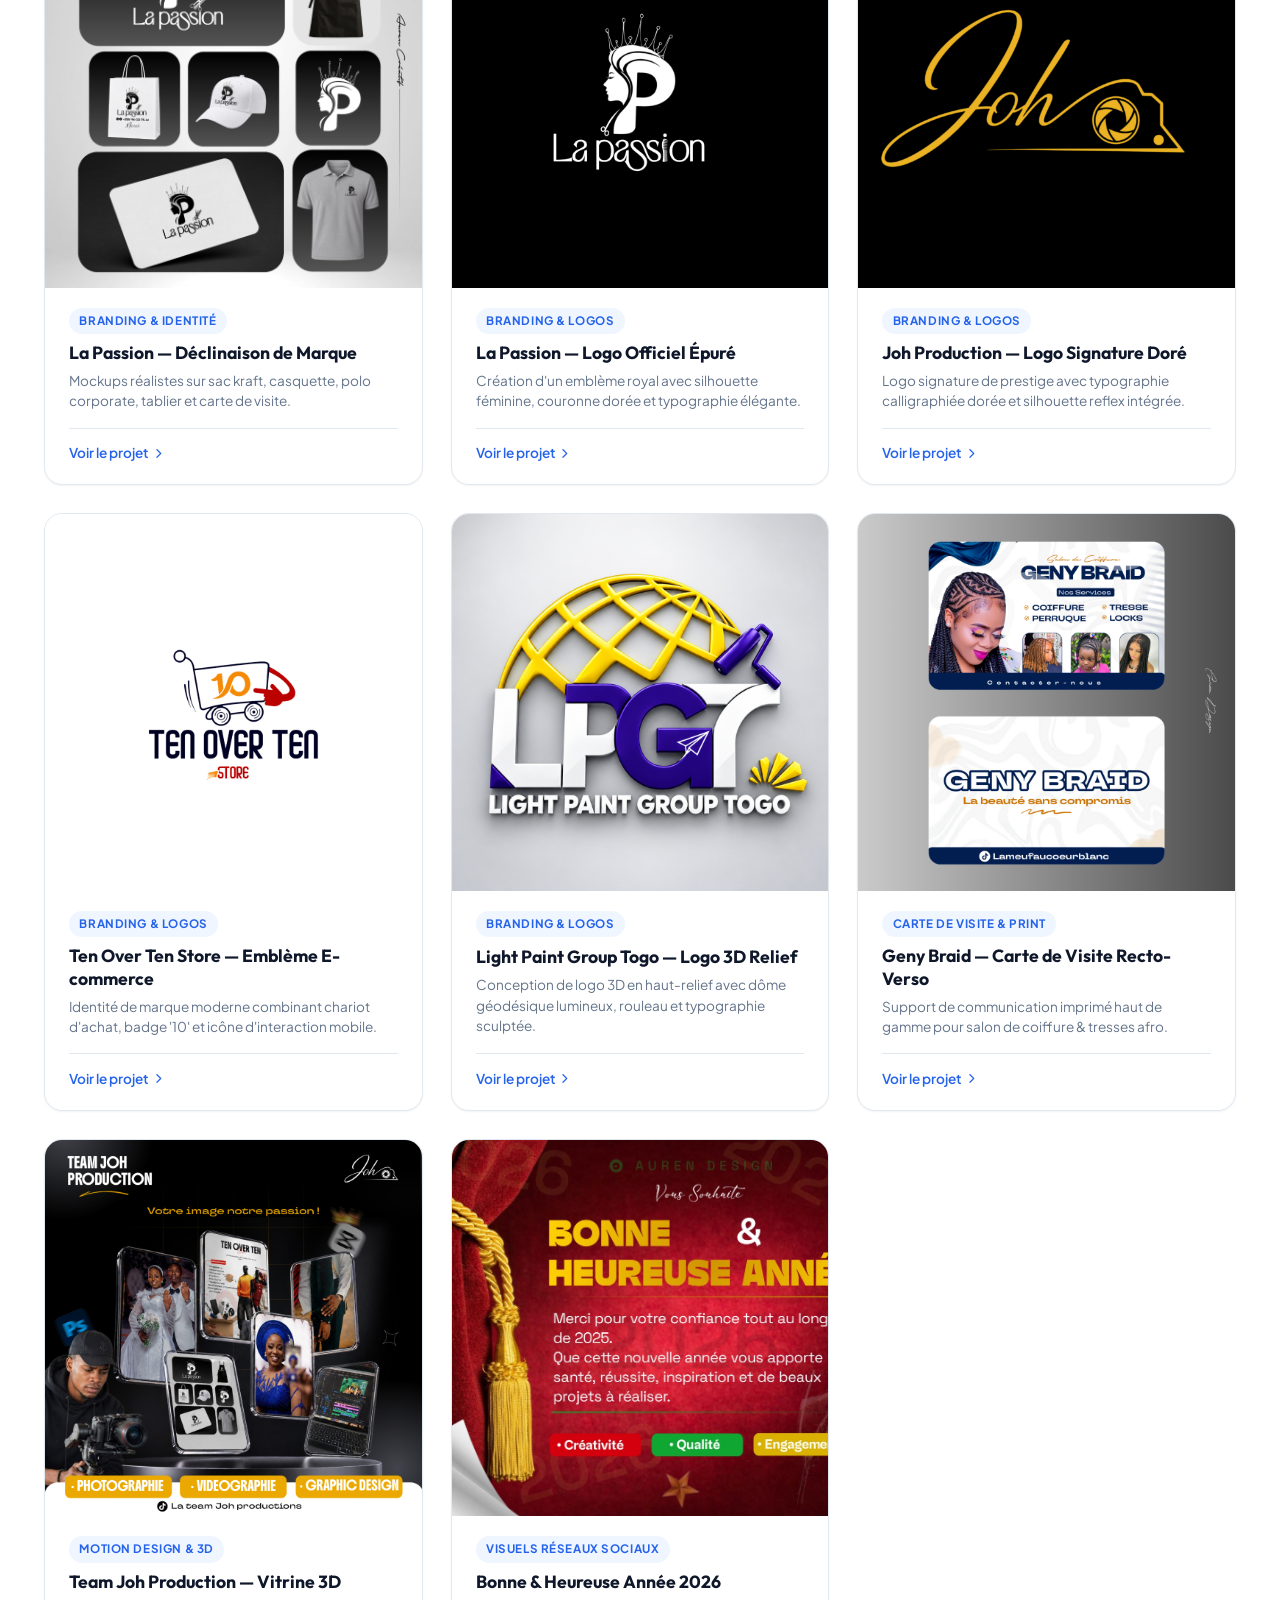
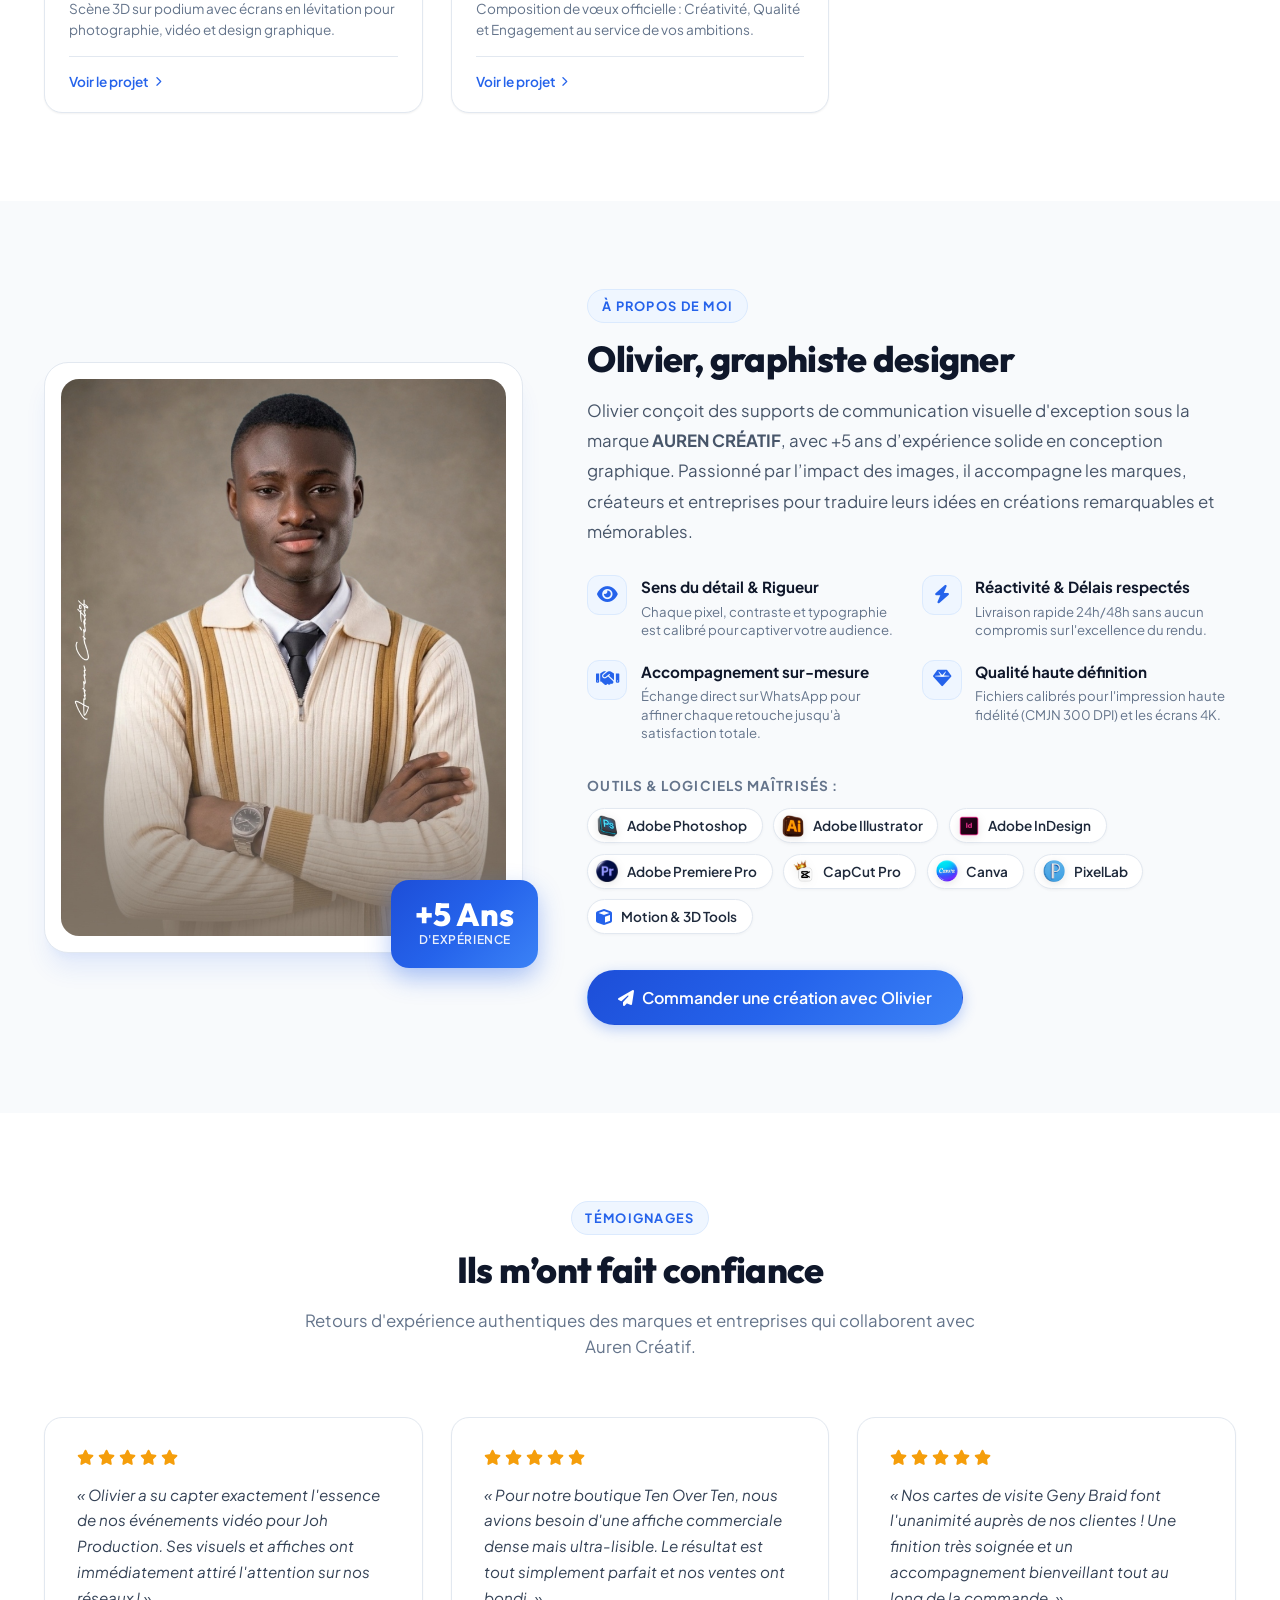
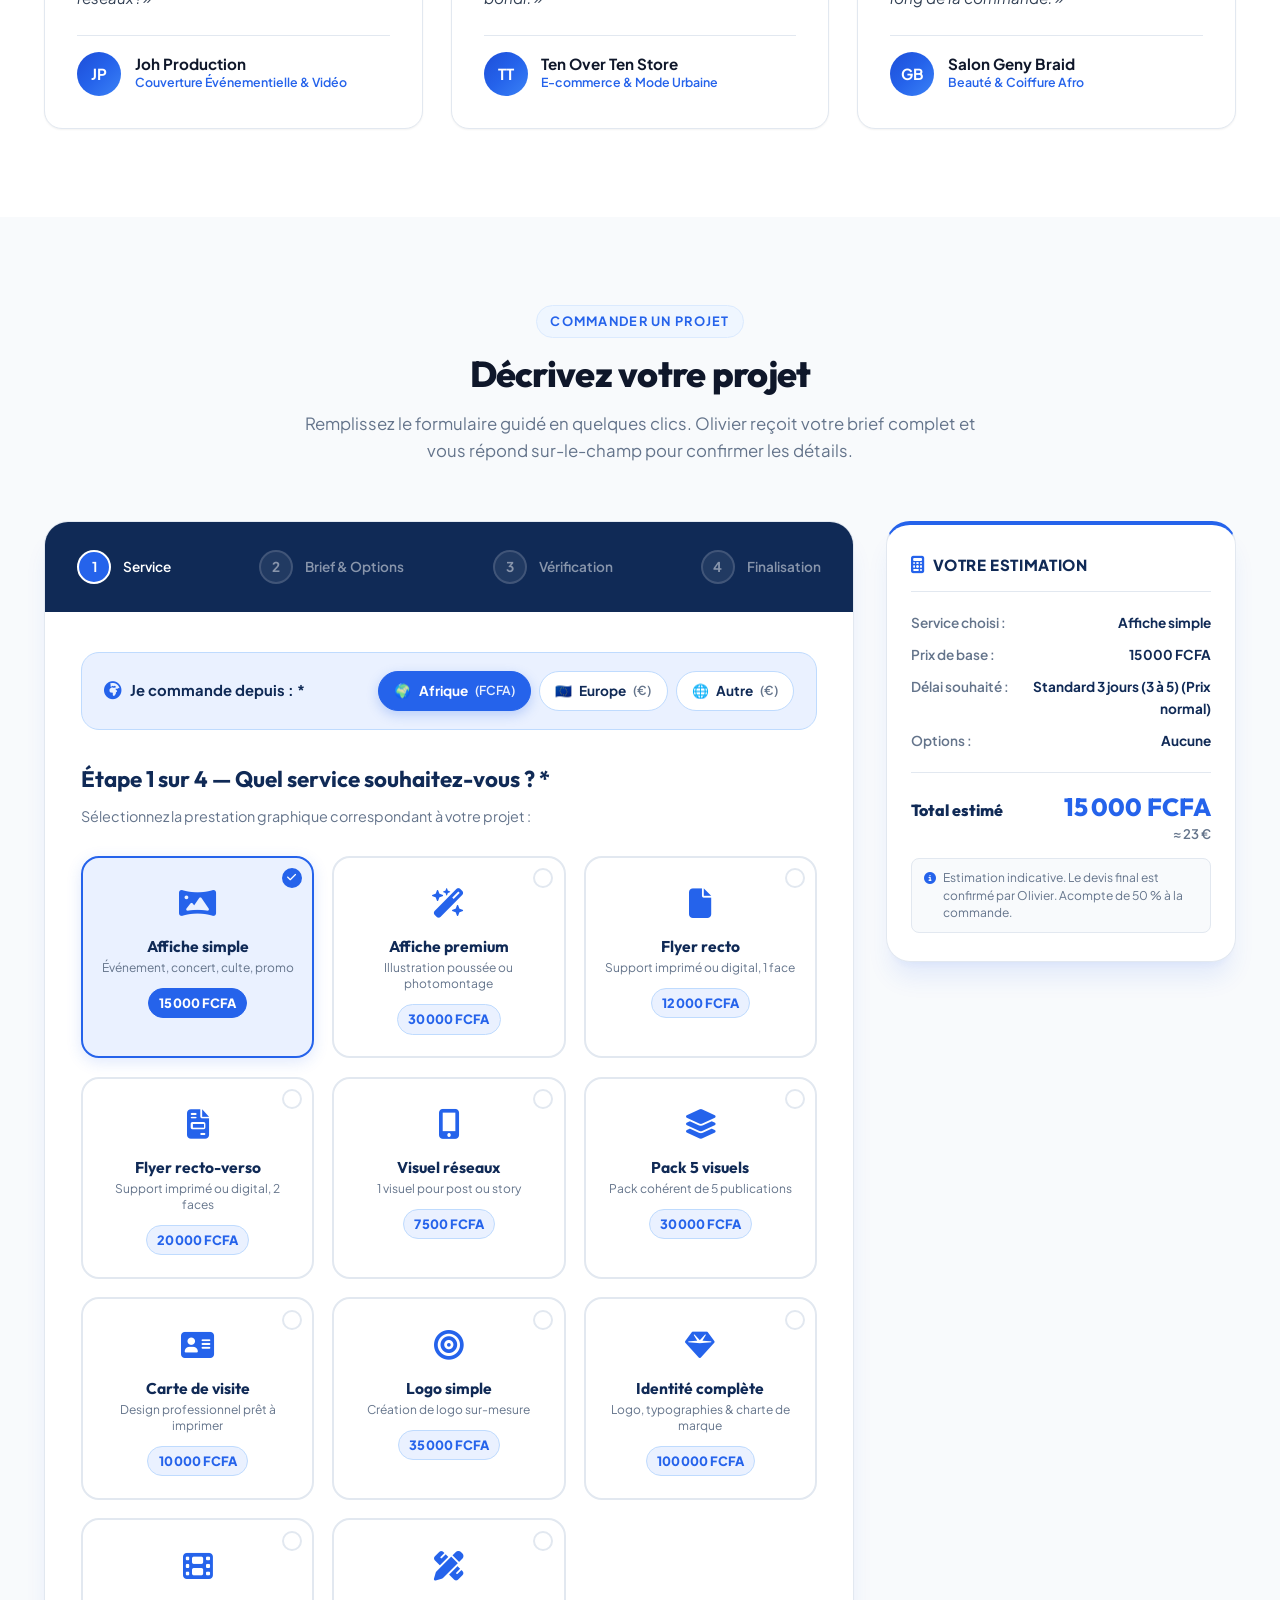
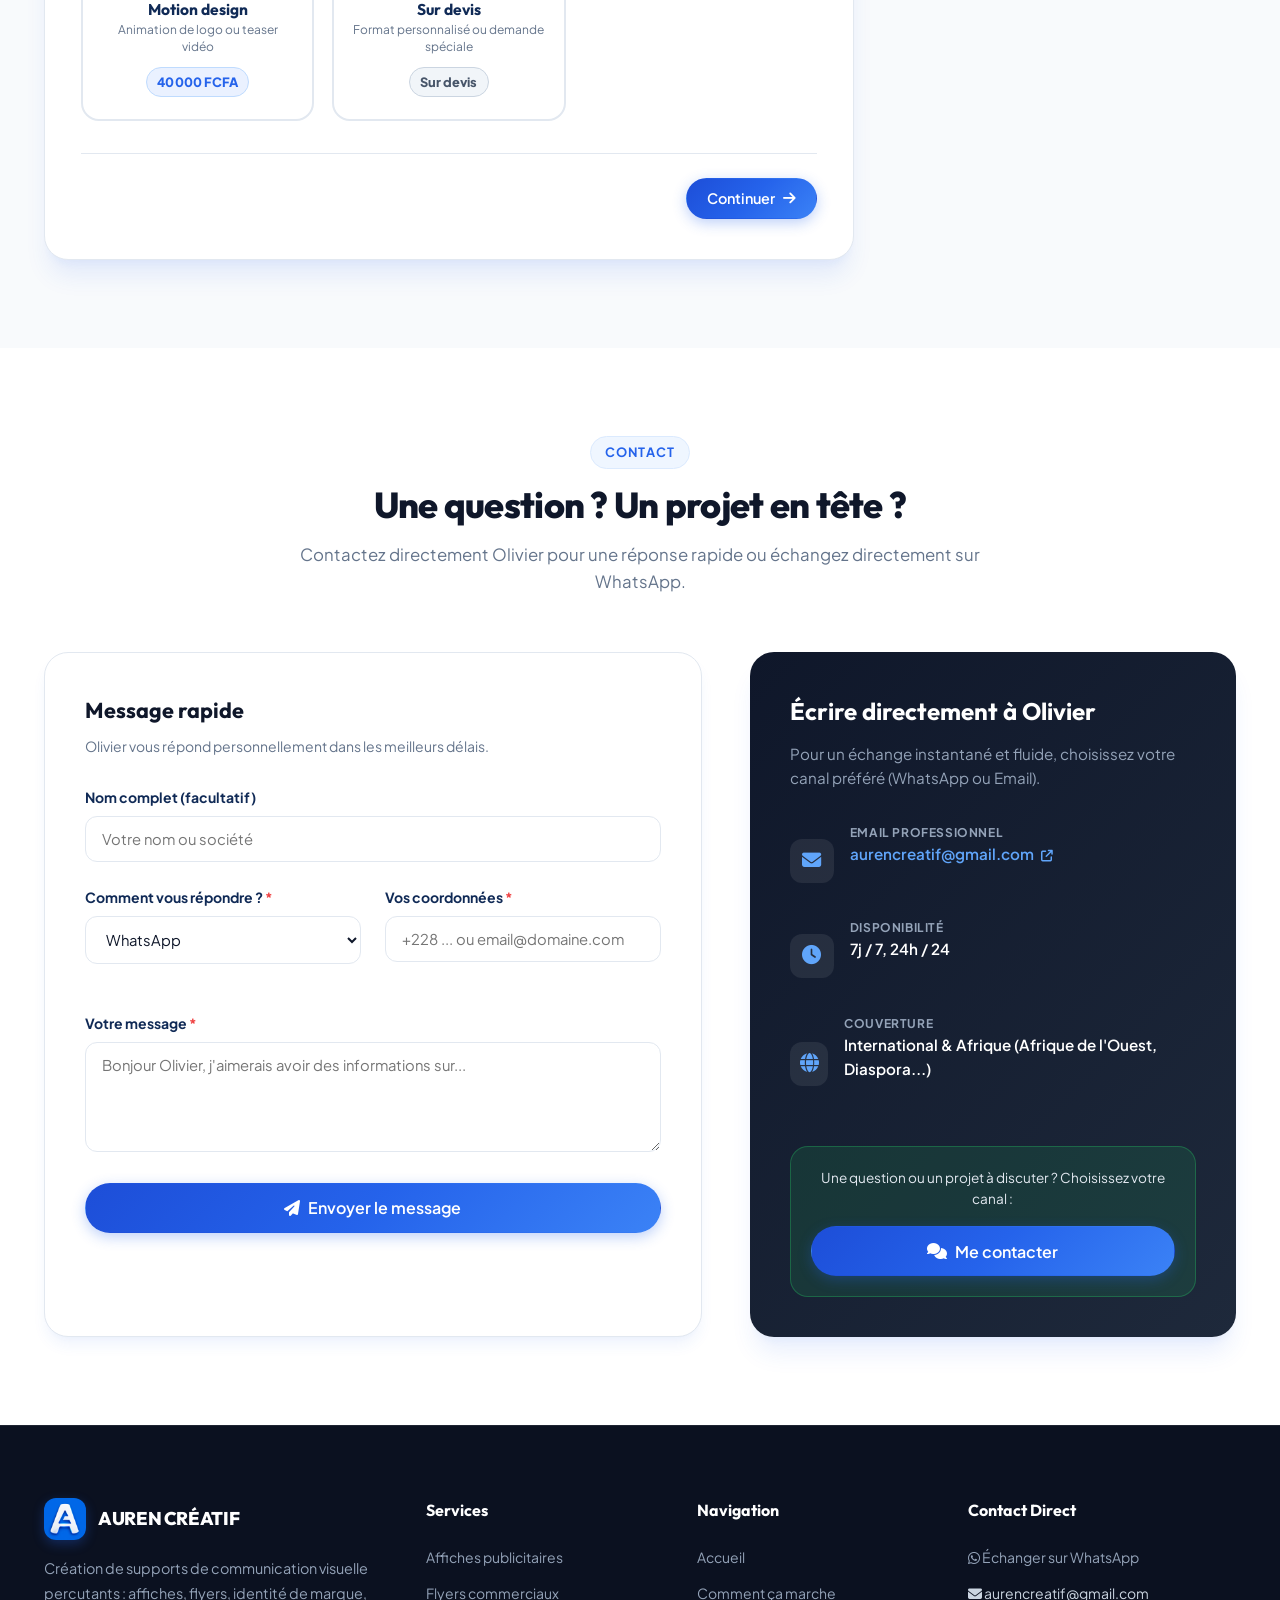
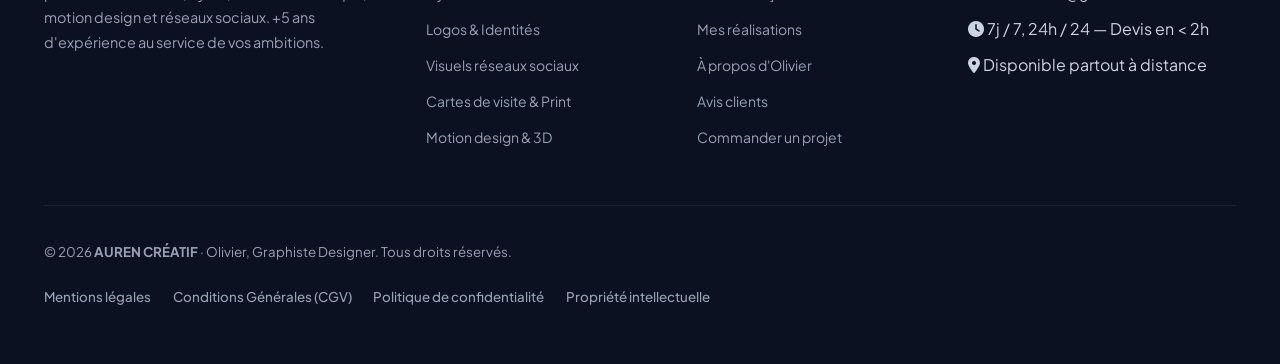
==== commit 257998af: "Restauration officielle : Remise en place du site principal officiel AUREN CREATIF (Portfolio, Servi" ====
--- a/index.html
+++ b/index.html
@@ -1,759 +1,1765 @@
-<!DOCTYPE html>
+﻿<!DOCTYPE html>
 <html lang="fr">
 <head>
   <meta charset="UTF-8">
   <meta name="viewport" content="width=device-width, initial-scale=1.0">
-  <meta http-equiv="X-UA-Compatible" content="ie=edge">
+  <title>AUREN CRÉATIF · Olivier, Graphiste Designer | Visuels Percutants & Branding</title>
   
-  <title>AUREN CRÉATIF — Formation &amp; Ressources Créatives</title>
-  <meta name="description" content="Apprends à monter des vidéos captivantes sur smartphone avec CapCut et accélère tes créations avec nos packs de templates et polices professionnels.">
-  <meta name="theme-color" content="#102A56">
-
-  <!-- Open Graph -->
-  <meta property="og:type" content="website">
-  <meta property="og:title" content="AUREN CRÉATIF — Donne une nouvelle dimension à tes créations">
-  <meta property="og:description" content="Formation montage vidéo mobile et ressources créatives professionnelles. Paiement sécurisé via Chariow.">
-  <meta property="og:image" content="assets/images/logo.png">
-
-  <!-- Favicon -->
-  <link rel="icon" type="image/png" href="assets/images/logo.png">
+  <!-- Primary Meta Tags -->
+  <meta name="description" content="Auren Créatif par Olivier, graphiste designer avec +5 ans d’expérience. Affiches publicitaires, flyers, identité visuelle, logos, réseaux sociaux et motion design. Devis rapide et contact direct.">
+  <meta name="theme-color" content="#2563EB">
+
+  <!-- Favicon & Icons -->
+  <link rel="icon" type="image/png" href="assets/images/logo.png?v=3">
+  <link rel="stylesheet" href="https://cdnjs.cloudflare.com/ajax/libs/font-awesome/6.5.1/css/all.min.css">
+
+  <!-- Google Fonts: Outfit & Plus Jakarta Sans (OneSMS Typography) -->
+  <link rel="preconnect" href="https://fonts.googleapis.com">
+  <link rel="preconnect" href="https://fonts.gstatic.com" crossorigin>
+  <link href="https://fonts.googleapis.com/css2?family=Outfit:wght@400;500;600;700;800&family=Plus+Jakarta+Sans:wght@300;400;500;600;700;800&display=swap" rel="stylesheet">
 
   <!-- Stylesheet -->
   <link rel="stylesheet" href="assets/css/style.css">
 </head>
 <body>
 
-  <!-- ==========================================================================
-       HEADER & NAVIGATION (Logo A + AUREN CRÉATIF parfaitement alignés)
-       ========================================================================== -->
-  <header class="site-header" id="header">
-    <div class="container header-inner">
-      <a href="#header" class="logo-wrapper" aria-label="Accueil AUREN CRÉATIF" onclick="window.scrollTo({top: 0, behavior: 'smooth'}); return false;">
-        <img src="assets/images/logo.png" alt="Logo AUREN CRÉATIF" class="logo-img" width="44" height="44">
-        <span class="brand-name-header">AUREN CRÉATIF</span>
-      </a>
-
-      <nav class="main-nav" id="main-nav" aria-label="Navigation principale">
-        <ul class="nav-list">
-          <li><a href="#formation" class="nav-link">Formation CapCut</a></li>
-          <li><a href="#produits" class="nav-link">Packs Graphiques</a></li>
-          <li><a href="#temoignages" class="nav-link">Témoignages</a></li>
-          <li><a href="#faq" class="nav-link">FAQ</a></li>
+  <!-- Header & Sticky Navbar -->
+  <header class="header">
+    <div class="container">
+      <nav class="navbar">
+        <a href="#accueil" class="brand-logo" aria-label="Auren Créatif Accueil">
+          <img src="assets/images/logo.png?v=3" alt="Logo AUREN CRÃ‰ATIF" class="brand-icon" style="padding:0; border:none; object-fit:cover;">
+          <span class="brand-title">AUREN CRÉATIF</span>
+        </a>
+
+        <ul class="nav-menu" id="navMenu">
+          <li><a href="#accueil" class="nav-link active">Accueil</a></li>
+          <li><a href="#services" class="nav-link">Services</a></li>
+          <li><a href="#comment-ca-marche" class="nav-link">Processus</a></li>
+          <li><a href="#realisations" class="nav-link">Réalisations</a></li>
+          <li><a href="#a-propos" class="nav-link">À propos</a></li>
+          <li><a href="#avis" class="nav-link">Avis</a></li>
+          <li><a href="#contact" class="nav-link">Contact</a></li>
         </ul>
+
+        <div class="nav-actions">
+          <a href="#commander" class="btn btn-primary nav-cta-btn">
+            <span>Commander un projet</span>
+            <i class="fa-solid fa-arrow-right"></i>
+          </a>
+          <button class="menu-toggle" id="menuToggle" aria-label="Menu principal" aria-expanded="false">
+            <i class="fa-solid fa-bars fa-lg"></i>
+          </button>
+        </div>
       </nav>
-
-      <div class="header-action">
-        <button class="btn btn-primary" data-product="formation">
-          <span>Obtenir la formation</span>
-        </button>
-      </div>
-
-      <button class="mobile-toggle" aria-label="Ouvrir le menu" aria-expanded="false" aria-controls="main-nav">
-        <svg viewBox="0 0 24 24" fill="none" stroke="currentColor" stroke-width="2.2" stroke-linecap="round" stroke-linejoin="round">
-          <line x1="3" y1="12" x2="21" y2="12"></line>
-          <line x1="3" y1="6" x2="21" y2="6"></line>
-          <line x1="3" y1="18" x2="21" y2="18"></line>
-        </svg>
-      </button>
     </div>
   </header>
-
-  <main>
-    <!-- ==========================================================================
-         HERO SECTION (Clair, Percutant, Sans saturation)
-         ========================================================================== -->
-    <section class="hero-section" id="hero">
-      <div class="container hero-grid">
+  <div class="nav-backdrop" id="navBackdrop"></div>
+
+  <!-- Hero Section -->
+  <section id="accueil" class="hero">
+    <div class="container">
+      <div class="hero-grid">
         <div class="hero-content">
-          <div class="hero-tagline">
-            <span class="badge badge-hero">✨ Formation &amp; Ressources Créatives</span>
-          </div>
+          <h1 class="hero-title">
+            Des visuels qui <span class="text-gradient">font parler</span> de votre projet.
+          </h1>
+
+          <p class="hero-desc">
+            Affiches, flyers, identité visuelle, réseaux sociaux et motion design. Choisissez votre service, décrivez votre besoin en quelques étapes : Olivier revient vers vous avec une création sur-mesure d'un impact maximal.
+          </p>
+
+          <div class="hero-cta-group">
+            <a href="#commander" class="btn btn-primary btn-lg">
+              <i class="fa-solid fa-wand-magic-sparkles"></i>
+              <span>Commander une affiche</span>
+            </a>
+            <a href="#realisations" class="btn btn-outline btn-lg">
+              <i class="fa-solid fa-images"></i>
+              <span>Voir mes réalisations</span>
+            </a>
+            <button type="button" class="btn btn-outline btn-lg open-contact-modal">
+              <i class="fa-solid fa-comments"></i>
+              <span>Me contacter</span>
+            </button>
+          </div>
+        </div>
+
+        <div class="hero-media-wrapper">
+          <!-- Ambient Glow Effect -->
+          <div class="hero-glow"></div>
+
+          <!-- Floating Badge 1 -->
+          <div class="floating-badge badge-top-left">
+            <div class="floating-icon icon-blue">
+              <i class="fa-solid fa-wand-magic-sparkles"></i>
+            </div>
+            <div>
+              <div class="floating-text-sm">Studio de Conception</div>
+              <div class="floating-text-lg">Photoshop & Illustrator</div>
+            </div>
+          </div>
+
+          <!-- Hero Media Showcase: 3D Laptop Mockup -->
+          <div class="hero-laptop-card">
+            <img src="assets/images/hero-laptop-mockup.png" alt="Conception graphique sur MacBook - Auren Créatif" class="hero-laptop-img" loading="eager">
+          </div>
+
+          <!-- Floating Badge 2: Fichiers & Livraison 24h ou 48h -->
+          <div class="floating-badge badge-bottom-right">
+            <div class="floating-icon icon-blue">
+              <i class="fa-solid fa-file-zipper"></i>
+            </div>
+            <div>
+              <div class="floating-text-sm" style="color: #64748b; font-weight: 500; font-size: 0.75rem;">Fichiers HD prêts à l'emploi</div>
+              <div class="floating-text-lg" style="color: #0f172a; font-size: 0.875rem; font-weight: 500;">
+                Livraison en <strong style="color: #2563eb; font-weight: 800;">24h ou 48h</strong>
+              </div>
+            </div>
+          </div>
+        </div>
+      </div>
+    </div>
+  </section>
+
+  <!-- Stats Strip (OneSMS style) -->
+  <section class="stats-section" id="statsSection">
+    <div class="container">
+      <div class="stats-grid">
+        <div class="stat-item" data-counter="true" data-target="5" data-prefix="+" data-suffix=" ans">
+          <div class="stat-number">+<span class="counter-number">5</span> ans</div>
+          <div class="stat-label">D’expérience en conception graphique</div>
+        </div>
+        <div class="stat-item" data-counter="true" data-target="750" data-prefix="+" data-suffix="">
+          <div class="stat-number">+<span class="counter-number">750</span></div>
+          <div class="stat-label">Visuels créés avec succès</div>
+        </div>
+        <div class="stat-item" data-counter="true" data-target="100" data-prefix="" data-suffix="%">
+          <div class="stat-number"><span class="counter-number">100</span>%</div>
+          <div class="stat-label">Retouches & satisfaction client garantie</div>
+        </div>
+        <div class="stat-item" data-counter="true" data-target="2" data-prefix="< " data-suffix="h">
+          <div class="stat-number">&lt; <span class="counter-number">2</span>h</div>
+          <div class="stat-label">Délai moyen de confirmation & devis</div>
+        </div>
+      </div>
+    </div>
+  </section>
+
+  <!-- Services Marketplace Grid ("De quoi avez-vous besoin ?") -->
+  <section id="services" class="section section-alt">
+    <div class="container">
+      <div class="section-header">
+        <span class="section-tag">Services</span>
+        <h2 class="section-title">De quoi avez-vous besoin ?</h2>
+        <p class="section-subtitle">
+          Parcourez les catégories, comme sur une place de marché : cliquez sur un service et le formulaire de commande s’ouvre déjà configuré pour votre projet.
+        </p>
+      </div>
+
+      <div class="services-grid">
+        <!-- Service 1: Affiche -->
+        <div class="service-card">
+          <div class="service-card-top">
+            <div class="service-icon-box">
+              <i class="fa-solid fa-panorama"></i>
+            </div>
+            <h3 class="service-title">Affiche publicitaire / événementielle</h3>
+            <p class="service-desc">
+              Événements, soirées, concerts, cultes & églises, lancements de produit, promotions et annonces d'envergure.
+            </p>
+            <ul class="service-features">
+              <li><i class="fa-solid fa-circle-check"></i> Formats print A3, A2, 4x3 & web HD</li>
+              <li><i class="fa-solid fa-circle-check"></i> Hiérarchie visuelle percutante</li>
+              <li><i class="fa-solid fa-circle-check"></i> Fichiers prêts pour l'impression</li>
+            </ul>
+          </div>
+          <div class="service-card-action">
+            <button class="service-btn" data-service="affiche">
+              <span>Demander un devis</span>
+              <i class="fa-solid fa-arrow-right"></i>
+            </button>
+          </div>
+        </div>
+
+        <!-- Service 2: Flyer -->
+        <div class="service-card">
+          <div class="service-card-top">
+            <div class="service-icon-box">
+              <i class="fa-solid fa-file-invoice"></i>
+            </div>
+            <h3 class="service-title">Flyer & Prospectus</h3>
+            <p class="service-desc">
+              Support imprimé ou numérique, recto simple ou recto-verso. Idéal pour présenter vos offres commerciales et services.
+            </p>
+            <ul class="service-features">
+              <li><i class="fa-solid fa-circle-check"></i> Formats A5, A6, DL ou carré</li>
+              <li><i class="fa-solid fa-circle-check"></i> Déclinaisons réseaux sociaux offertes</li>
+              <li><i class="fa-solid fa-circle-check"></i> Typographie et couleurs harmonieuses</li>
+            </ul>
+          </div>
+          <div class="service-card-action">
+            <button class="service-btn" data-service="flyer">
+              <span>Demander un devis</span>
+              <i class="fa-solid fa-arrow-right"></i>
+            </button>
+          </div>
+        </div>
+
+        <!-- Service 3: Logo & Identité Visuelle -->
+        <div class="service-card">
+          <div class="service-card-top">
+            <div class="service-icon-box">
+              <i class="fa-solid fa-bullseye"></i>
+            </div>
+            <h3 class="service-title">Logo & Identité visuelle</h3>
+            <p class="service-desc">
+              Création de logo sur-mesure, choix des palettes de couleurs, typographies maîtresses et charte de cohérence de marque.
+            </p>
+            <ul class="service-features">
+              <li><i class="fa-solid fa-circle-check"></i> Fichiers vectoriels AI, EPS, SVG, PNG</li>
+              <li><i class="fa-solid fa-circle-check"></i> Déclinaisons fond clair & sombre</li>
+              <li><i class="fa-solid fa-circle-check"></i> Guide d'utilisation de la marque</li>
+            </ul>
+          </div>
+          <div class="service-card-action">
+            <button class="service-btn" data-service="logo">
+              <span>Demander un devis</span>
+              <i class="fa-solid fa-arrow-right"></i>
+            </button>
+          </div>
+        </div>
+
+        <!-- Service 4: Visuels Réseaux Sociaux -->
+        <div class="service-card">
+          <div class="service-card-top">
+            <div class="service-icon-box">
+              <i class="fa-solid fa-mobile-screen-button"></i>
+            </div>
+            <h3 class="service-title">Visuels réseaux sociaux</h3>
+            <p class="service-desc">
+              Posts Instagram/Facebook, stories interactives, carrousels éducatifs et bannières optimisées pour maximiser votre engagement.
+            </p>
+            <ul class="service-features">
+              <li><i class="fa-solid fa-circle-check"></i> Formats adaptés 1:1, 9:16 et 16:9</li>
+              <li><i class="fa-solid fa-circle-check"></i> Style graphique moderne & attractif</li>
+              <li><i class="fa-solid fa-circle-check"></i> Packs de publications disponibles</li>
+            </ul>
+          </div>
+          <div class="service-card-action">
+            <button class="service-btn" data-service="reseaux">
+              <span>Demander un devis</span>
+              <i class="fa-solid fa-arrow-right"></i>
+            </button>
+          </div>
+        </div>
+
+        <!-- Service 5: Carte de visite & Print -->
+        <div class="service-card">
+          <div class="service-card-top">
+            <div class="service-icon-box">
+              <i class="fa-solid fa-briefcase"></i>
+            </div>
+            <h3 class="service-title">Carte de visite & print</h3>
+            <p class="service-desc">
+              Cartes de visite de prestige, brochures d'entreprise, menus de restaurant, dépliants et supports de communication imprimés.
+            </p>
+            <ul class="service-features">
+              <li><i class="fa-solid fa-circle-check"></i> Résolution 300 DPI CMJN avec traits de coupe</li>
+              <li><i class="fa-solid fa-circle-check"></i> Finitions vernis sélectif ou gaufrage adaptables</li>
+              <li><i class="fa-solid fa-circle-check"></i> Design épuré, mémorable et professionnel</li>
+            </ul>
+          </div>
+          <div class="service-card-action">
+            <button class="service-btn" data-service="print">
+              <span>Demander un devis</span>
+              <i class="fa-solid fa-arrow-right"></i>
+            </button>
+          </div>
+        </div>
+
+        <!-- Service 6: Motion Design -->
+        <div class="service-card">
+          <div class="service-card-top">
+            <div class="service-icon-box">
+              <i class="fa-solid fa-film"></i>
+            </div>
+            <h3 class="service-title">Motion design & 3D</h3>
+            <p class="service-desc">
+              Animations de logo captivantes, animations de textes percutants, bannières vidéo et visuels animés pour dynamiser votre présence.
+            </p>
+            <ul class="service-features">
+              <li><i class="fa-solid fa-circle-check"></i> Formats MP4 haute définition & GIF</li>
+              <li><i class="fa-solid fa-circle-check"></i> Transitions fluides et modernes</li>
+              <li><i class="fa-solid fa-circle-check"></i> Intégration sonore & effets spéciaux</li>
+            </ul>
+          </div>
+          <div class="service-card-action">
+            <button class="service-btn" data-service="motion">
+              <span>Demander un devis</span>
+              <i class="fa-solid fa-arrow-right"></i>
+            </button>
+          </div>
+        </div>
+      </div>
+    </div>
+  </section>
+
+  <!-- Comment Ça Marche - 4 Étapes -->
+  <section id="comment-ca-marche" class="section">
+    <div class="container">
+      <div class="section-header">
+        <span class="section-tag">Comment ça marche</span>
+        <h2 class="section-title">Une commande en 4 étapes simples</h2>
+        <p class="section-subtitle">
+          Un processus fluide, transparent et conçu pour vous faire gagner du temps de la première idée jusqu'à la livraison finale.
+        </p>
+      </div>
+
+      <div class="steps-grid">
+        <div class="steps-track"><div class="steps-track-beam"></div></div>
+        <div class="step-card">
+          <div class="step-header">
+            <div class="step-number">1</div>
+            <div class="step-icon-subtle"><i class="fa-solid fa-hand-pointer"></i></div>
+          </div>
+          <h4 class="step-title">Choisissez</h4>
+          <p class="step-desc">
+            Sélectionnez le service graphique qui correspond parfaitement à vos besoins actuels.
+          </p>
+        </div>
+
+        <div class="step-card">
+          <div class="step-header">
+            <div class="step-number">2</div>
+            <div class="step-icon-subtle"><i class="fa-solid fa-pen-nib"></i></div>
+          </div>
+          <h4 class="step-title">Décrivez</h4>
+          <p class="step-desc">
+            Texte, style souhaité, format d'utilisation, couleurs et délai : tout votre brief au même endroit.
+          </p>
+        </div>
+
+        <div class="step-card">
+          <div class="step-header">
+            <div class="step-number">3</div>
+            <div class="step-icon-subtle"><i class="fa-solid fa-list-check"></i></div>
+          </div>
+          <h4 class="step-title">Vérifiez</h4>
+          <p class="step-desc">
+            Un résumé complet et structuré avant l’envoi, avec la possibilité de corriger ou ajuster.
+          </p>
+        </div>
+
+        <div class="step-card">
+          <div class="step-header">
+            <div class="step-number">4</div>
+            <div class="step-icon-subtle"><i class="fa-solid fa-comments"></i></div>
+          </div>
+          <h4 class="step-title">Échangez</h4>
+          <p class="step-desc">
+            Olivier reçoit votre demande et vous répond rapidement pour confirmer le devis et démarrer la création.
+          </p>
+        </div>
+      </div>
+    </div>
+  </section>
+
+  <!-- Réalisations / Portfolio ("Mon travail") -->
+  <section id="realisations" class="section section-alt">
+    <div class="container">
+      <div class="section-header">
+        <span class="section-tag">Réalisations</span>
+        <h2 class="section-title">Mon travail</h2>
+        <p class="section-subtitle">
+          Découvrez une sélection de conceptions graphiques signées Auren Créatif. Cliquez sur un visuel pour l'agrandir et voir les détails.
+        </p>
+      </div>
+
+      <!-- Filter Tabs -->
+      <div class="portfolio-tabs">
+        <button class="tab-btn active" data-filter="all">Tous les visuels (14)</button>
+        <button class="tab-btn" data-filter="affiches">Affiches & Publicité</button>
+        <button class="tab-btn" data-filter="flyers">Flyers & Promotions</button>
+        <button class="tab-btn" data-filter="branding">Branding & Logos</button>
+        <button class="tab-btn" data-filter="print">Carte de visite & Print</button>
+        <button class="tab-btn" data-filter="motion">Motion & 3D</button>
+        <button class="tab-btn" data-filter="social">Réseaux Sociaux</button>
+      </div>
+
+      <!-- Portfolio Grid -->
+      <div class="portfolio-grid">
+        
+        <!-- Item 1: SMG Plug -->
+        <div class="portfolio-item" data-id="1" data-category="affiches">
+          <div class="portfolio-thumb open-lightbox-trigger">
+            <img src="assets/images/affiche-smg-plug.png" alt="Affiche SMG Plug - Libre de faire votre choix" loading="lazy">
+            <div class="portfolio-overlay">
+              <div class="portfolio-overlay-btn"><i class="fa-solid fa-magnifying-glass-plus"></i></div>
+            </div>
+          </div>
+          <div class="portfolio-body">
+            <span class="portfolio-cat-badge">Affiches & Publicité</span>
+            <h4 class="portfolio-name">Libre de Faire Votre Choix — SMG Plug</h4>
+            <p class="portfolio-desc-short">Affiche commerciale high-tech pour smartphones, iPad & écouteurs avec livraison partout.</p>
+            <div class="portfolio-footer-action">
+              <span class="portfolio-link open-lightbox-trigger">Voir le projet <i class="fa-solid fa-chevron-right fa-xs"></i></span>
+            </div>
+          </div>
+        </div>
+
+        <!-- Item 2: Joh Production Vidéas -->
+        <div class="portfolio-item" data-id="2" data-category="affiches">
+          <div class="portfolio-thumb open-lightbox-trigger">
+            <img src="assets/images/affiche-joh-production-videas.png" alt="Affiche Joh Production - Votre Vidéas" loading="lazy">
+            <div class="portfolio-overlay">
+              <div class="portfolio-overlay-btn"><i class="fa-solid fa-magnifying-glass-plus"></i></div>
+            </div>
+          </div>
+          <div class="portfolio-body">
+            <span class="portfolio-cat-badge">Affiches & Événements</span>
+            <h4 class="portfolio-name">Votre Vidéas — Joh Production</h4>
+            <p class="portfolio-desc-short">Visuel de promotion événementielle pour mariages, anniversaires, clips & concerts.</p>
+            <div class="portfolio-footer-action">
+              <span class="portfolio-link open-lightbox-trigger">Voir le projet <i class="fa-solid fa-chevron-right fa-xs"></i></span>
+            </div>
+          </div>
+        </div>
+
+        <!-- Item 3: Ten Over Ten Store -->
+        <div class="portfolio-item" data-id="3" data-category="affiches">
+          <div class="portfolio-thumb open-lightbox-trigger">
+            <img src="assets/images/affiche-ten-over-ten.png" alt="Affiche Ten Over Ten Store" loading="lazy">
+            <div class="portfolio-overlay">
+              <div class="portfolio-overlay-btn"><i class="fa-solid fa-magnifying-glass-plus"></i></div>
+            </div>
+          </div>
+          <div class="portfolio-body">
+            <span class="portfolio-cat-badge">Affiches & Publicité</span>
+            <h4 class="portfolio-name">Ten Over Ten Store — Boutique en Ligne</h4>
+            <p class="portfolio-desc-short">Affiche publicitaire tout-en-un pour catalogue de mode, sneakers, montres & parfums.</p>
+            <div class="portfolio-footer-action">
+              <span class="portfolio-link open-lightbox-trigger">Voir le projet <i class="fa-solid fa-chevron-right fa-xs"></i></span>
+            </div>
+          </div>
+        </div>
+
+        <!-- Item 4: Transformez Vos Souvenirs -->
+        <div class="portfolio-item" data-id="4" data-category="affiches">
+          <div class="portfolio-thumb open-lightbox-trigger">
+            <img src="assets/images/affiche-transformez-vos-souvenirs.jpg" alt="Affiche Transformez vos souvenirs" loading="lazy">
+            <div class="portfolio-overlay">
+              <div class="portfolio-overlay-btn"><i class="fa-solid fa-magnifying-glass-plus"></i></div>
+            </div>
+          </div>
+          <div class="portfolio-body">
+            <span class="portfolio-cat-badge">Affiches & Photographie</span>
+            <h4 class="portfolio-name">Transformez Vos Souvenirs — Studio Pro</h4>
+            <p class="portfolio-desc-short">Montage vidéo créatif, shooting photo et réalisation de clips en chef-d'œuvre visuel.</p>
+            <div class="portfolio-footer-action">
+              <span class="portfolio-link open-lightbox-trigger">Voir le projet <i class="fa-solid fa-chevron-right fa-xs"></i></span>
+            </div>
+          </div>
+        </div>
+
+        <!-- Item 5: The Winner Spa -->
+        <div class="portfolio-item" data-id="5" data-category="flyers">
+          <div class="portfolio-thumb open-lightbox-trigger">
+            <img src="assets/images/flyer-winner-spa-massage.jpg" alt="Flyer The Winner Spa & Massage" loading="lazy">
+            <div class="portfolio-overlay">
+              <div class="portfolio-overlay-btn"><i class="fa-solid fa-magnifying-glass-plus"></i></div>
+            </div>
+          </div>
+          <div class="portfolio-body">
+            <span class="portfolio-cat-badge">Flyers & Promotions</span>
+            <h4 class="portfolio-name">The Winner — Spa & Massage</h4>
+            <p class="portfolio-desc-short">Flyer apaisant et soigné pour soins bien-être, réflexologie et thérapie corporelle.</p>
+            <div class="portfolio-footer-action">
+              <span class="portfolio-link open-lightbox-trigger">Voir le projet <i class="fa-solid fa-chevron-right fa-xs"></i></span>
+            </div>
+          </div>
+        </div>
+
+        <!-- Item 6: Glow Esthétique -->
+        <div class="portfolio-item" data-id="6" data-category="flyers">
+          <div class="portfolio-thumb open-lightbox-trigger">
+            <img src="assets/images/flyer-glow-esthetique-anniversaire.png" alt="Flyer Glow Esthétique - Offre Anniversaire" loading="lazy">
+            <div class="portfolio-overlay">
+              <div class="portfolio-overlay-btn"><i class="fa-solid fa-magnifying-glass-plus"></i></div>
+            </div>
+          </div>
+          <div class="portfolio-body">
+            <span class="portfolio-cat-badge">Flyers & Promotions</span>
+            <h4 class="portfolio-name">Maison de Beauté Glow Esthétique — -50%</h4>
+            <p class="portfolio-desc-short">Conception publicitaire pour anniversaire 2 ans : cils, perruques, soins et maquillage.</p>
+            <div class="portfolio-footer-action">
+              <span class="portfolio-link open-lightbox-trigger">Voir le projet <i class="fa-solid fa-chevron-right fa-xs"></i></span>
+            </div>
+          </div>
+        </div>
+
+        <!-- Item 7: La Passion Mockup -->
+        <div class="portfolio-item" data-id="7" data-category="branding">
+          <div class="portfolio-thumb open-lightbox-trigger">
+            <img src="assets/images/branding-la-passion-mockup.png" alt="Mockup Branding La Passion" loading="lazy">
+            <div class="portfolio-overlay">
+              <div class="portfolio-overlay-btn"><i class="fa-solid fa-magnifying-glass-plus"></i></div>
+            </div>
+          </div>
+          <div class="portfolio-body">
+            <span class="portfolio-cat-badge">Branding & Identité</span>
+            <h4 class="portfolio-name">La Passion — Déclinaison de Marque</h4>
+            <p class="portfolio-desc-short">Mockups réalistes sur sac kraft, casquette, polo corporate, tablier et carte de visite.</p>
+            <div class="portfolio-footer-action">
+              <span class="portfolio-link open-lightbox-trigger">Voir le projet <i class="fa-solid fa-chevron-right fa-xs"></i></span>
+            </div>
+          </div>
+        </div>
+
+        <!-- Item 8: Logo La Passion -->
+        <div class="portfolio-item" data-id="8" data-category="branding">
+          <div class="portfolio-thumb open-lightbox-trigger">
+            <img src="assets/images/logo-la-passion.png" alt="Logo La Passion" loading="lazy">
+            <div class="portfolio-overlay">
+              <div class="portfolio-overlay-btn"><i class="fa-solid fa-magnifying-glass-plus"></i></div>
+            </div>
+          </div>
+          <div class="portfolio-body">
+            <span class="portfolio-cat-badge">Branding & Logos</span>
+            <h4 class="portfolio-name">La Passion — Logo Officiel Épuré</h4>
+            <p class="portfolio-desc-short">Création d'un emblème royal avec silhouette féminine, couronne dorée et typographie élégante.</p>
+            <div class="portfolio-footer-action">
+              <span class="portfolio-link open-lightbox-trigger">Voir le projet <i class="fa-solid fa-chevron-right fa-xs"></i></span>
+            </div>
+          </div>
+        </div>
+
+        <!-- Item 12: Joh Production Logo Signature -->
+        <div class="portfolio-item" data-id="12" data-category="branding">
+          <div class="portfolio-thumb open-lightbox-trigger">
+            <img src="assets/images/logo-joh-production.png" alt="Logo Joh Production - Signature Dorée" loading="lazy">
+            <div class="portfolio-overlay">
+              <div class="portfolio-overlay-btn"><i class="fa-solid fa-magnifying-glass-plus"></i></div>
+            </div>
+          </div>
+          <div class="portfolio-body">
+            <span class="portfolio-cat-badge">Branding & Logos</span>
+            <h4 class="portfolio-name">Joh Production — Logo Signature Doré</h4>
+            <p class="portfolio-desc-short">Logo signature de prestige avec typographie calligraphiée dorée et silhouette reflex intégrée.</p>
+            <div class="portfolio-footer-action">
+              <span class="portfolio-link open-lightbox-trigger">Voir le projet <i class="fa-solid fa-chevron-right fa-xs"></i></span>
+            </div>
+          </div>
+        </div>
+
+        <!-- Item 13: Ten Over Ten Store Logo -->
+        <div class="portfolio-item" data-id="13" data-category="branding">
+          <div class="portfolio-thumb open-lightbox-trigger">
+            <img src="assets/images/logo-ten-over-ten.png" alt="Logo Ten Over Ten Store - Emblème E-commerce" loading="lazy">
+            <div class="portfolio-overlay">
+              <div class="portfolio-overlay-btn"><i class="fa-solid fa-magnifying-glass-plus"></i></div>
+            </div>
+          </div>
+          <div class="portfolio-body">
+            <span class="portfolio-cat-badge">Branding & Logos</span>
+            <h4 class="portfolio-name">Ten Over Ten Store — Emblème E-commerce</h4>
+            <p class="portfolio-desc-short">Identité de marque moderne combinant chariot d'achat, badge '10' et icône d'interaction mobile.</p>
+            <div class="portfolio-footer-action">
+              <span class="portfolio-link open-lightbox-trigger">Voir le projet <i class="fa-solid fa-chevron-right fa-xs"></i></span>
+            </div>
+          </div>
+        </div>
+
+        <!-- Item 14: Light Paint Group Togo (LPGT) Logo -->
+        <div class="portfolio-item" data-id="14" data-category="branding">
+          <div class="portfolio-thumb open-lightbox-trigger">
+            <img src="assets/images/logo-lpgt-togo.jpg" alt="Logo Light Paint Group Togo - Relief 3D" loading="lazy">
+            <div class="portfolio-overlay">
+              <div class="portfolio-overlay-btn"><i class="fa-solid fa-magnifying-glass-plus"></i></div>
+            </div>
+          </div>
+          <div class="portfolio-body">
+            <span class="portfolio-cat-badge">Branding & Logos</span>
+            <h4 class="portfolio-name">Light Paint Group Togo — Logo 3D Relief</h4>
+            <p class="portfolio-desc-short">Conception de logo 3D en haut-relief avec dôme géodésique lumineux, rouleau et typographie sculptée.</p>
+            <div class="portfolio-footer-action">
+              <span class="portfolio-link open-lightbox-trigger">Voir le projet <i class="fa-solid fa-chevron-right fa-xs"></i></span>
+            </div>
+          </div>
+        </div>
+
+        <!-- Item 9: Geny Braid Carte de Visite -->
+        <div class="portfolio-item" data-id="9" data-category="print">
+          <div class="portfolio-thumb open-lightbox-trigger">
+            <img src="assets/images/carte-visite-geny-braid.png" alt="Carte de Visite Geny Braid" loading="lazy">
+            <div class="portfolio-overlay">
+              <div class="portfolio-overlay-btn"><i class="fa-solid fa-magnifying-glass-plus"></i></div>
+            </div>
+          </div>
+          <div class="portfolio-body">
+            <span class="portfolio-cat-badge">Carte de Visite & Print</span>
+            <h4 class="portfolio-name">Geny Braid — Carte de Visite Recto-Verso</h4>
+            <p class="portfolio-desc-short">Support de communication imprimé haut de gamme pour salon de coiffure & tresses afro.</p>
+            <div class="portfolio-footer-action">
+              <span class="portfolio-link open-lightbox-trigger">Voir le projet <i class="fa-solid fa-chevron-right fa-xs"></i></span>
+            </div>
+          </div>
+        </div>
+
+        <!-- Item 10: Showcase Team Joh 3D -->
+        <div class="portfolio-item" data-id="10" data-category="motion">
+          <div class="portfolio-thumb open-lightbox-trigger">
+            <img src="assets/images/showcase-team-joh-3d.jpg" alt="Showcase 3D Team Joh Production" loading="lazy">
+            <div class="portfolio-overlay">
+              <div class="portfolio-overlay-btn"><i class="fa-solid fa-magnifying-glass-plus"></i></div>
+            </div>
+          </div>
+          <div class="portfolio-body">
+            <span class="portfolio-cat-badge">Motion Design & 3D</span>
+            <h4 class="portfolio-name">Team Joh Production — Vitrine 3D</h4>
+            <p class="portfolio-desc-short">Scène 3D sur podium avec écrans en lévitation pour photographie, vidéo et design graphique.</p>
+            <div class="portfolio-footer-action">
+              <span class="portfolio-link open-lightbox-trigger">Voir le projet <i class="fa-solid fa-chevron-right fa-xs"></i></span>
+            </div>
+          </div>
+        </div>
+
+        <!-- Item 11: Auren Design Vœux 2026 -->
+        <div class="portfolio-item" data-id="11" data-category="social">
+          <div class="portfolio-thumb open-lightbox-trigger">
+            <img src="assets/images/carte-voeux-auren-design-2026.jpg" alt="Carte de Vœux 2026 Auren Design" loading="lazy">
+            <div class="portfolio-overlay">
+              <div class="portfolio-overlay-btn"><i class="fa-solid fa-magnifying-glass-plus"></i></div>
+            </div>
+          </div>
+          <div class="portfolio-body">
+            <span class="portfolio-cat-badge">Visuels Réseaux Sociaux</span>
+            <h4 class="portfolio-name">Bonne & Heureuse Année 2026</h4>
+            <p class="portfolio-desc-short">Composition de vœux officielle : Créativité, Qualité et Engagement au service de vos ambitions.</p>
+            <div class="portfolio-footer-action">
+              <span class="portfolio-link open-lightbox-trigger">Voir le projet <i class="fa-solid fa-chevron-right fa-xs"></i></span>
+            </div>
+          </div>
+        </div>
+
+      </div>
+    </div>
+  </section>
+
+  <!-- Section À Propos ("Olivier, graphiste designer") -->
+  <section id="a-propos" class="section">
+    <div class="container">
+      <div class="about-grid">
+        <div class="about-photo-wrapper">
+          <div class="about-photo-card">
+            <div class="about-photo-frame">
+              <img src="assets/images/olivier-portrait.jpg" alt="Olivier - Graphiste Designer Auren Créatif" loading="lazy">
+            </div>
+            <div class="about-badge-exp">
+              <div class="num">+5 Ans</div>
+              <div class="txt">D'expérience</div>
+            </div>
+          </div>
+        </div>
+
+        <div class="about-text-content">
+          <span class="section-tag">À propos de moi</span>
+          <h2 class="section-title">Olivier, graphiste designer</h2>
           
-          <h1 class="hero-title">
-            Donne une <span class="gradient-text-animated">nouvelle dimension</span> à tes créations.
-          </h1>
-          
-          <p class="hero-subtitle">
-            Apprends à monter des vidéos dynamiques directement sur ton téléphone et gagne des heures sur tes designs avec nos templates et polices prêts à l'emploi.
+          <p class="about-bio">
+            Olivier conçoit des supports de communication visuelle d'exception sous la marque <strong>AUREN CRÉATIF</strong>, avec +5 ans d’expérience solide en conception graphique. Passionné par l’impact des images, il accompagne les marques, créateurs et entreprises pour traduire leurs idées en créations remarquables et mémorables.
           </p>
 
-          <div class="hero-actions">
-            <button class="btn btn-primary btn-lg" data-product="formation">
-              <span>Obtenir la formation</span>
-              <svg class="btn-arrow" viewBox="0 0 24 24" width="18" height="18" fill="none" stroke="currentColor" stroke-width="2.2" stroke-linecap="round" stroke-linejoin="round">
-                <line x1="5" y1="12" x2="19" y2="12"></line>
-                <polyline points="12 5 19 12 12 19"></polyline>
-              </svg>
+          <div class="about-values-grid">
+            <div class="about-value-item">
+              <div class="about-value-icon"><i class="fa-solid fa-eye"></i></div>
+              <div>
+                <h5>Sens du détail & Rigueur</h5>
+                <p>Chaque pixel, contraste et typographie est calibré pour captiver votre audience.</p>
+              </div>
+            </div>
+            <div class="about-value-item">
+              <div class="about-value-icon"><i class="fa-solid fa-bolt"></i></div>
+              <div>
+                <h5>Réactivité & Délais respectés</h5>
+                <p>Livraison rapide 24h/48h sans aucun compromis sur l'excellence du rendu.</p>
+              </div>
+            </div>
+            <div class="about-value-item">
+              <div class="about-value-icon"><i class="fa-solid fa-handshake"></i></div>
+              <div>
+                <h5>Accompagnement sur-mesure</h5>
+                <p>Échange direct sur WhatsApp pour affiner chaque retouche jusqu'à satisfaction totale.</p>
+              </div>
+            </div>
+            <div class="about-value-item">
+              <div class="about-value-icon"><i class="fa-solid fa-gem"></i></div>
+              <div>
+                <h5>Qualité haute définition</h5>
+                <p>Fichiers calibrés pour l'impression haute fidélité (CMJN 300 DPI) et les écrans 4K.</p>
+              </div>
+            </div>
+          </div>
+
+          <div class="about-tools-label">Outils & Logiciels maîtrisés :</div>
+          <div class="about-tools-list">
+            <span class="tool-pill"><img src="assets/images/tools/tool-photoshop.png" alt="Adobe Photoshop" class="tool-logo-img"> Adobe Photoshop</span>
+            <span class="tool-pill"><img src="assets/images/tools/tool-illustrator.png" alt="Adobe Illustrator" class="tool-logo-img"> Adobe Illustrator</span>
+            <span class="tool-pill"><img src="assets/images/tools/tool-indesign.png" alt="Adobe InDesign" class="tool-logo-img"> Adobe InDesign</span>
+            <span class="tool-pill"><img src="assets/images/tools/tool-premiere.png" alt="Adobe Premiere Pro" class="tool-logo-img"> Adobe Premiere Pro</span>
+            <span class="tool-pill"><img src="assets/images/tools/tool-capcut.png" alt="CapCut Pro" class="tool-logo-img"> CapCut Pro</span>
+            <span class="tool-pill"><img src="assets/images/tools/tool-canva.png" alt="Canva" class="tool-logo-img"> Canva</span>
+            <span class="tool-pill"><img src="assets/images/tools/tool-pixellab.png" alt="PixelLab" class="tool-logo-img"> PixelLab</span>
+            <span class="tool-pill"><i class="fa-solid fa-cube" style="color: var(--primary-600); font-size: 1rem;"></i> Motion & 3D Tools</span>
+          </div>
+
+          <a href="#commander" class="btn btn-primary btn-lg">
+            <i class="fa-solid fa-paper-plane"></i>
+            <span>Commander une création avec Olivier</span>
+          </a>
+        </div>
+      </div>
+    </div>
+  </section>
+
+  <!-- Avis Clients ("Ils m'ont fait confiance") -->
+  <section id="avis" class="section section-alt">
+    <div class="container">
+      <div class="section-header">
+        <span class="section-tag">Témoignages</span>
+        <h2 class="section-title">Ils m’ont fait confiance</h2>
+        <p class="section-subtitle">
+          Retours d'expérience authentiques des marques et entreprises qui collaborent avec Auren Créatif.
+        </p>
+      </div>
+
+      <div class="testimonials-grid">
+        <div class="testimonial-card">
+          <div class="stars-row">
+            <i class="fa-solid fa-star"></i>
+            <i class="fa-solid fa-star"></i>
+            <i class="fa-solid fa-star"></i>
+            <i class="fa-solid fa-star"></i>
+            <i class="fa-solid fa-star"></i>
+          </div>
+          <p class="testimonial-text">
+            « Olivier a su capter exactement l'essence de nos événements vidéo pour Joh Production. Ses visuels et affiches ont immédiatement attiré l'attention sur nos réseaux ! »
+          </p>
+          <div class="testimonial-client">
+            <div class="client-avatar-monogram">JP</div>
+            <div class="client-info">
+              <h5>Joh Production</h5>
+              <p>Couverture Événementielle & Vidéo</p>
+            </div>
+          </div>
+        </div>
+
+        <div class="testimonial-card">
+          <div class="stars-row">
+            <i class="fa-solid fa-star"></i>
+            <i class="fa-solid fa-star"></i>
+            <i class="fa-solid fa-star"></i>
+            <i class="fa-solid fa-star"></i>
+            <i class="fa-solid fa-star"></i>
+          </div>
+          <p class="testimonial-text">
+            « Pour notre boutique Ten Over Ten, nous avions besoin d'une affiche commerciale dense mais ultra-lisible. Le résultat est tout simplement parfait et nos ventes ont bondi. »
+          </p>
+          <div class="testimonial-client">
+            <div class="client-avatar-monogram">TT</div>
+            <div class="client-info">
+              <h5>Ten Over Ten Store</h5>
+              <p>E-commerce & Mode Urbaine</p>
+            </div>
+          </div>
+        </div>
+
+        <div class="testimonial-card">
+          <div class="stars-row">
+            <i class="fa-solid fa-star"></i>
+            <i class="fa-solid fa-star"></i>
+            <i class="fa-solid fa-star"></i>
+            <i class="fa-solid fa-star"></i>
+            <i class="fa-solid fa-star"></i>
+          </div>
+          <p class="testimonial-text">
+            « Nos cartes de visite Geny Braid font l'unanimité auprès de nos clientes ! Une finition très soignée et un accompagnement bienveillant tout au long de la commande. »
+          </p>
+          <div class="testimonial-client">
+            <div class="client-avatar-monogram">GB</div>
+            <div class="client-info">
+              <h5>Salon Geny Braid</h5>
+              <p>Beauté & Coiffure Afro</p>
+            </div>
+          </div>
+        </div>
+      </div>
+    </div>
+  </section>
+
+  <!-- Interactive Order Wizard ("COMMANDER - Décrivez votre projet") -->
+  <section id="commander" class="section">
+    <div class="container">
+      <div class="section-header">
+        <span class="section-tag">Commander un projet</span>
+        <h2 class="section-title">Décrivez votre projet</h2>
+        <p class="section-subtitle">
+          Remplissez le formulaire guidé en quelques clics. Olivier reçoit votre brief complet et vous répond sur-le-champ pour confirmer les détails.
+        </p>
+      </div>
+
+      <div class="order-wizard-wrapper">
+        <!-- Main Form Wizard Column -->
+        <div class="order-wizard-container">
+          <!-- Wizard Stepper Header -->
+          <div class="wizard-stepper-header">
+            <div class="stepper-progress-bar" id="stepperProgressBar" style="width: 0%;"></div>
+            
+            <div class="stepper-step active" data-step-target="1">
+              <div class="step-circle">1</div>
+              <span class="step-label">Service</span>
+            </div>
+
+            <div class="stepper-step" data-step-target="2">
+              <div class="step-circle">2</div>
+              <span class="step-label">Brief & Options</span>
+            </div>
+
+            <div class="stepper-step" data-step-target="3">
+              <div class="step-circle">3</div>
+              <span class="step-label">Vérification</span>
+            </div>
+
+            <div class="stepper-step" data-step-target="4">
+              <div class="step-circle">4</div>
+              <span class="step-label">Finalisation</span>
+            </div>
+          </div>
+
+          <!-- Wizard Form Body -->
+          <div class="wizard-form-body">
+            
+            <!-- STEP 1: Région & Service Selection -->
+            <div class="wizard-step-pane active" data-step="1">
+              
+              <!-- 1a. Région de commande -->
+              <div class="form-region-section">
+                <label class="form-region-heading">
+                  <i class="fa-solid fa-earth-africa"></i>
+                  <span>Je commande depuis : <span class="req">*</span></span>
+                </label>
+                <div class="region-radio-group" role="radiogroup" aria-label="Région de commande">
+                  <label class="region-pill selected">
+                    <input type="radio" name="orderRegion" value="afrique" checked>
+                    <span class="region-flag">🌍</span>
+                    <span class="region-title">Afrique</span>
+                    <span class="region-curr">(FCFA)</span>
+                  </label>
+                  <label class="region-pill">
+                    <input type="radio" name="orderRegion" value="europe">
+                    <span class="region-flag">🇪🇺</span>
+                    <span class="region-title">Europe</span>
+                    <span class="region-curr">(€)</span>
+                  </label>
+                  <label class="region-pill">
+                    <input type="radio" name="orderRegion" value="autre">
+                    <span class="region-flag">🌐</span>
+                    <span class="region-title">Autre</span>
+                    <span class="region-curr">(€)</span>
+                  </label>
+                </div>
+              </div>
+
+              <div class="wizard-step-header-text">
+                <h3 class="wizard-step-title">Étape 1 sur 4 — Quel service souhaitez-vous ? <span class="req">*</span></h3>
+                <p class="wizard-step-subtitle">Sélectionnez la prestation graphique correspondant à votre projet :</p>
+              </div>
+
+              <!-- 1b. Services Grid (10 services + 1 sur devis) -->
+              <div class="services-radio-grid" role="radiogroup" aria-label="Services disponibles">
+                
+                <!-- 1. Affiche simple -->
+                <label class="service-option-card selected">
+                  <input type="radio" name="serviceType" value="affiche_simple" data-label="Affiche simple" checked>
+                  <div class="service-option-check"><i class="fa-solid fa-check"></i></div>
+                  <div class="service-option-icon"><i class="fa-solid fa-panorama"></i></div>
+                  <div class="service-option-name">Affiche simple</div>
+                  <div class="service-option-desc">Événement, concert, culte, promo</div>
+                  <div class="service-option-price-tag" data-price-tag="affiche_simple">15 000 FCFA</div>
+                </label>
+
+                <!-- 2. Affiche premium -->
+                <label class="service-option-card">
+                  <input type="radio" name="serviceType" value="affiche_premium" data-label="Affiche premium (illustration ou photomontage)">
+                  <div class="service-option-check"><i class="fa-solid fa-check"></i></div>
+                  <div class="service-option-icon"><i class="fa-solid fa-wand-magic-sparkles"></i></div>
+                  <div class="service-option-name">Affiche premium</div>
+                  <div class="service-option-desc">Illustration poussée ou photomontage</div>
+                  <div class="service-option-price-tag" data-price-tag="affiche_premium">30 000 FCFA</div>
+                </label>
+
+                <!-- 3. Flyer recto -->
+                <label class="service-option-card">
+                  <input type="radio" name="serviceType" value="flyer_recto" data-label="Flyer recto">
+                  <div class="service-option-check"><i class="fa-solid fa-check"></i></div>
+                  <div class="service-option-icon"><i class="fa-solid fa-file"></i></div>
+                  <div class="service-option-name">Flyer recto</div>
+                  <div class="service-option-desc">Support imprimé ou digital, 1 face</div>
+                  <div class="service-option-price-tag" data-price-tag="flyer_recto">12 000 FCFA</div>
+                </label>
+
+                <!-- 4. Flyer recto-verso -->
+                <label class="service-option-card">
+                  <input type="radio" name="serviceType" value="flyer_rectoverso" data-label="Flyer recto-verso">
+                  <div class="service-option-check"><i class="fa-solid fa-check"></i></div>
+                  <div class="service-option-icon"><i class="fa-solid fa-file-invoice"></i></div>
+                  <div class="service-option-name">Flyer recto-verso</div>
+                  <div class="service-option-desc">Support imprimé ou digital, 2 faces</div>
+                  <div class="service-option-price-tag" data-price-tag="flyer_rectoverso">20 000 FCFA</div>
+                </label>
+
+                <!-- 5. Visuel réseaux sociaux -->
+                <label class="service-option-card">
+                  <input type="radio" name="serviceType" value="visuel_reseaux" data-label="Visuel réseaux sociaux (1 visuel)">
+                  <div class="service-option-check"><i class="fa-solid fa-check"></i></div>
+                  <div class="service-option-icon"><i class="fa-solid fa-mobile-screen-button"></i></div>
+                  <div class="service-option-name">Visuel réseaux</div>
+                  <div class="service-option-desc">1 visuel pour post ou story</div>
+                  <div class="service-option-price-tag" data-price-tag="visuel_reseaux">7 500 FCFA</div>
+                </label>
+
+                <!-- 6. Pack 5 visuels réseaux -->
+                <label class="service-option-card">
+                  <input type="radio" name="serviceType" value="pack_5_visuels" data-label="Pack 5 visuels réseaux sociaux">
+                  <div class="service-option-check"><i class="fa-solid fa-check"></i></div>
+                  <div class="service-option-icon"><i class="fa-solid fa-layer-group"></i></div>
+                  <div class="service-option-name">Pack 5 visuels</div>
+                  <div class="service-option-desc">Pack cohérent de 5 publications</div>
+                  <div class="service-option-price-tag" data-price-tag="pack_5_visuels">30 000 FCFA</div>
+                </label>
+
+                <!-- 7. Carte de visite -->
+                <label class="service-option-card">
+                  <input type="radio" name="serviceType" value="carte_visite" data-label="Carte de visite">
+                  <div class="service-option-check"><i class="fa-solid fa-check"></i></div>
+                  <div class="service-option-icon"><i class="fa-solid fa-address-card"></i></div>
+                  <div class="service-option-name">Carte de visite</div>
+                  <div class="service-option-desc">Design professionnel prêt à imprimer</div>
+                  <div class="service-option-price-tag" data-price-tag="carte_visite">10 000 FCFA</div>
+                </label>
+
+                <!-- 8. Logo simple -->
+                <label class="service-option-card">
+                  <input type="radio" name="serviceType" value="logo_simple" data-label="Logo simple">
+                  <div class="service-option-check"><i class="fa-solid fa-check"></i></div>
+                  <div class="service-option-icon"><i class="fa-solid fa-bullseye"></i></div>
+                  <div class="service-option-name">Logo simple</div>
+                  <div class="service-option-desc">Création de logo sur-mesure</div>
+                  <div class="service-option-price-tag" data-price-tag="logo_simple">35 000 FCFA</div>
+                </label>
+
+                <!-- 9. Identité visuelle complète -->
+                <label class="service-option-card">
+                  <input type="radio" name="serviceType" value="identite_complete" data-label="Identité visuelle complète (logo + charte)">
+                  <div class="service-option-check"><i class="fa-solid fa-check"></i></div>
+                  <div class="service-option-icon"><i class="fa-solid fa-gem"></i></div>
+                  <div class="service-option-name">Identité complète</div>
+                  <div class="service-option-desc">Logo, typographies & charte de marque</div>
+                  <div class="service-option-price-tag" data-price-tag="identite_complete">100 000 FCFA</div>
+                </label>
+
+                <!-- 10. Animation motion design -->
+                <label class="service-option-card">
+                  <input type="radio" name="serviceType" value="motion_design" data-label="Animation motion design (logo ou visuel)">
+                  <div class="service-option-check"><i class="fa-solid fa-check"></i></div>
+                  <div class="service-option-icon"><i class="fa-solid fa-film"></i></div>
+                  <div class="service-option-name">Motion design</div>
+                  <div class="service-option-desc">Animation de logo ou teaser vidéo</div>
+                  <div class="service-option-price-tag" data-price-tag="motion_design">40 000 FCFA</div>
+                </label>
+
+                <!-- 11. Format personnalisé / Sur devis -->
+                <label class="service-option-card">
+                  <input type="radio" name="serviceType" value="sur_devis" data-label="Format personnalisé / Autre demande">
+                  <div class="service-option-check"><i class="fa-solid fa-check"></i></div>
+                  <div class="service-option-icon"><i class="fa-solid fa-pen-ruler"></i></div>
+                  <div class="service-option-name">Sur devis</div>
+                  <div class="service-option-desc">Format personnalisé ou demande spéciale</div>
+                  <div class="service-option-price-tag service-tag-devis">Sur devis</div>
+                </label>
+
+              </div>
+            </div>
+
+            <!-- STEP 2: Description, Délai & Options -->
+            <div class="wizard-step-pane" data-step="2">
+              <h3 class="wizard-step-title">Étape 2 sur 4 — Décrivez votre besoin</h3>
+              <p class="wizard-step-subtitle">Ajustez votre délai, vos options et précisez votre brief créatif :</p>
+
+              <!-- 1c. Délai souhaité (4 clickable cards) -->
+              <div class="form-group wizard-field-group">
+                <label class="form-section-label">
+                  <i class="fa-solid fa-stopwatch"></i>
+                  <span>Délai de livraison souhaité <span class="req">*</span></span>
+                </label>
+                <div class="delai-cards-grid" role="radiogroup" aria-label="Délai de réalisation souhaité">
+                  
+                  <label class="delai-card">
+                    <input type="radio" name="orderDelai" value="express">
+                    <div class="delai-card-content">
+                      <div class="delai-header">
+                        <span class="delai-title"><i class="fa-solid fa-bolt"></i> Express 24 h</span>
+                        <span class="delai-badge badge-express">+50 %</span>
+                      </div>
+                      <span class="delai-timing">Livraison en 24 heures</span>
+                    </div>
+                  </label>
+
+                  <label class="delai-card">
+                    <input type="radio" name="orderDelai" value="rapide">
+                    <div class="delai-card-content">
+                      <div class="delai-header">
+                        <span class="delai-title"><i class="fa-solid fa-gauge-high"></i> Rapide 48 h</span>
+                        <span class="delai-badge badge-rapide">+25 %</span>
+                      </div>
+                      <span class="delai-timing">Livraison en 48 heures</span>
+                    </div>
+                  </label>
+
+                  <label class="delai-card selected">
+                    <input type="radio" name="orderDelai" value="standard" checked>
+                    <div class="delai-card-content">
+                      <div class="delai-header">
+                        <span class="delai-title"><i class="fa-solid fa-calendar-check"></i> Standard 3 jours</span>
+                        <span class="delai-badge badge-standard">Prix normal</span>
+                      </div>
+                      <span class="delai-timing">3 à 5 jours</span>
+                    </div>
+                  </label>
+
+                  <label class="delai-card">
+                    <input type="radio" name="orderDelai" value="flexible">
+                    <div class="delai-card-content">
+                      <div class="delai-header">
+                        <span class="delai-title"><i class="fa-solid fa-calendar-days"></i> Flexible</span>
+                        <span class="delai-badge badge-flexible">−10 %</span>
+                      </div>
+                      <span class="delai-timing">7 jours ou plus</span>
+                    </div>
+                  </label>
+
+                </div>
+
+                <!-- Express 24h Notice -->
+                <div class="delai-express-alert" id="delaiExpressAlert" style="display: none;" role="alert">
+                  <i class="fa-solid fa-triangle-exclamation"></i>
+                  <span>Soumis à la disponibilité d'Olivier, confirmée avant tout paiement.</span>
+                </div>
+              </div>
+
+              <!-- 1d. Options complémentaires (montants fixes) -->
+              <div class="form-group wizard-field-group">
+                <label class="form-section-label">
+                  <i class="fa-solid fa-sliders"></i>
+                  <span>Options complémentaires (montants fixes, non soumis au délai)</span>
+                </label>
+                <div class="options-checkboxes-grid">
+                  
+                  <div class="option-check-card" role="checkbox" aria-checked="false" tabindex="0" data-option-key="revision">
+                    <input type="checkbox" name="orderOption" value="revision" id="optRevision">
+                    <div class="opt-check-box"><i class="fa-solid fa-check"></i></div>
+                    <div class="opt-details">
+                      <span class="opt-title">Révision supplémentaire</span>
+                      <span class="opt-desc">Cycle d'ajustements & retouches additionnel</span>
+                    </div>
+                    <span class="opt-price-pill" data-option-price="revision">+3 000 FCFA</span>
+                  </div>
+
+                  <div class="option-check-card" role="checkbox" aria-checked="false" tabindex="0" data-option-key="format">
+                    <input type="checkbox" name="orderOption" value="format" id="optFormat">
+                    <div class="opt-check-box"><i class="fa-solid fa-check"></i></div>
+                    <div class="opt-details">
+                      <span class="opt-title">Format supplémentaire</span>
+                      <span class="opt-desc">Déclinaison pour story, A3, etc.</span>
+                    </div>
+                    <span class="opt-price-pill" data-option-price="format">+5 000 FCFA</span>
+                  </div>
+
+                  <div class="option-check-card" role="checkbox" aria-checked="false" tabindex="0" data-option-key="sources">
+                    <input type="checkbox" name="orderOption" value="sources" id="optSources">
+                    <div class="opt-check-box"><i class="fa-solid fa-check"></i></div>
+                    <div class="opt-details">
+                      <span class="opt-title">Fichiers sources</span>
+                      <span class="opt-desc">Fichiers éditables ouverts PSD, AI ou vectoriels</span>
+                    </div>
+                    <span class="opt-price-pill" data-option-price="sources">+5 000 FCFA</span>
+                  </div>
+
+                </div>
+              </div>
+
+              <!-- Project Information Details -->
+              <div class="form-grid-2">
+                <div class="form-group">
+                  <label for="projectName">Nom de votre projet ou marque <span class="req">*</span></label>
+                  <input type="text" id="projectName" class="form-control" placeholder="Ex: SMG Plug, Mon Restaurant, Concert Live..." required>
+                </div>
+
+                <div class="form-group">
+                  <label for="projectFormat">Support ou Format souhaité</label>
+                  <select id="projectFormat" class="form-control">
+                    <option value="Format Digital / Réseaux sociaux (Instagram, WhatsApp, Facebook)">Format Digital / Réseaux sociaux</option>
+                    <option value="Format Impression Print (A3, A4, A5, Roll-up, Bâche)">Format Impression Print Haute Définition</option>
+                    <option value="Format Mixte (Digital + Fichiers d'Impression)">Format Mixte (Web + Impression)</option>
+                    <option value="Format personnalisé / Autre demande">Format personnalisé / Autre demande</option>
+                  </select>
+                </div>
+              </div>
+
+              <div class="form-group">
+                <label for="projectStyle">Style visuel & Couleurs préférées</label>
+                <input type="text" id="projectStyle" class="form-control" placeholder="Ex: Bleu OneSMS moderne, or luxueux, sombre épuré, dynamique...">
+              </div>
+
+              <!-- Brief Text & File Import Area (En bas à droite) -->
+              <div class="form-group brief-group">
+                <div style="display: flex; justify-content: space-between; align-items: baseline; margin-bottom: 0.5rem;">
+                  <label for="projectBrief" style="margin-bottom: 0;">Texte à faire figurer & Détails du brief</label>
+                  <span style="font-size: 0.775rem; color: var(--text-muted); font-weight: 500;">
+                    <i class="fa-solid fa-paperclip"></i> Logo, images ou consignes
+                  </span>
+                </div>
+
+                <div class="brief-box-wrapper" id="briefDropZone">
+                  <textarea id="projectBrief" class="form-control brief-textarea" placeholder="Indiquez ici les titres, dates, numéros de téléphone, slogans ou indications spécifiques à intégrer..."></textarea>
+                  
+                  <div class="brief-inner-bottom">
+                    <!-- Petit bouton PLUS dans la section même en bas -->
+                    <div class="brief-plus-container">
+                      <button type="button" class="brief-plus-btn" id="briefPlusBtn" title="Ajouter des photos ou fichiers" aria-haspopup="true" aria-expanded="false" aria-label="Ajouter des fichiers">
+                        <i class="fa-solid fa-plus"></i>
+                        <span class="brief-plus-badge" id="briefPlusBadge" style="display: none;">0</span>
+                      </button>
+
+                      <!-- Pop-up d'action inspiré de l'image -->
+                      <div class="brief-action-popover" id="briefActionPopover" role="menu">
+                        <button type="button" class="popover-action-row" id="popoverAddFilesBtn" role="menuitem">
+                          <div class="popover-action-icon">
+                            <i class="fa-solid fa-paperclip"></i>
+                          </div>
+                          <div class="popover-action-text">
+                            <span class="popover-action-title">Ajouter des photos et fichiers</span>
+                            <span class="popover-action-hint">Importez...</span>
+                          </div>
+                          <div class="popover-action-arrow">
+                            <i class="fa-solid fa-chevron-right"></i>
+                          </div>
+                        </button>
+                      </div>
+                    </div>
+
+                    <span class="brief-inner-hint">
+                      <i class="fa-solid fa-circle-info"></i> Cliquez sur le <strong>+</strong> pour ajouter vos logos ou images
+                    </span>
+
+                    <input type="file" id="clientFileUpload" multiple accept="image/png,image/jpeg,image/jpg,image/webp,image/svg+xml,.pdf,.ai,.psd,.eps,.zip" style="display: none;">
+                  </div>
+                </div>
+
+                <!-- Aperçu dynamique des fichiers importés -->
+                <div class="uploaded-files-preview" id="uploadedFilesPreview" style="display: none;">
+                  <div class="uploaded-files-header">
+                    <span class="uploaded-files-count-text">
+                      <i class="fa-solid fa-check-circle" style="color: #2563EB;"></i>
+                      <strong id="uploadedCountLabel">0 fichier sélectionné</strong> pour Olivier
+                    </span>
+                    <button type="button" class="btn-clear-all-files" id="btnClearAllFiles">Tout retirer</button>
+                  </div>
+                  <div class="uploaded-files-list" id="uploadedFilesList"></div>
+                </div>
+              </div>
+            </div>
+
+            <!-- STEP 3: Verification & Summary -->
+            <div class="wizard-step-pane" data-step="3">
+              <h3 class="wizard-step-title">Étape 3 sur 4 — Vérifiez vos informations</h3>
+              <p class="wizard-step-subtitle">Vérifiez le résumé complet et l'estimation de votre demande avant confirmation :</p>
+
+              <div class="summary-box">
+                <div class="summary-section-heading">
+                  <i class="fa-solid fa-receipt"></i>
+                  <span>Estimation indicative du projet</span>
+                </div>
+                <div class="summary-row">
+                  <div class="summary-label">Région de commande :</div>
+                  <div class="summary-value" id="summaryRegion">Afrique (FCFA)</div>
+                </div>
+                <div class="summary-row">
+                  <div class="summary-label">Service sélectionné :</div>
+                  <div class="summary-value" id="summaryService">Affiche simple</div>
+                </div>
+                <div class="summary-row">
+                  <div class="summary-label">Prix de base :</div>
+                  <div class="summary-value" id="summaryPrixBase">15 000 FCFA</div>
+                </div>
+                <div class="summary-row">
+                  <div class="summary-label">Délai souhaité :</div>
+                  <div class="summary-value" id="summaryDeadline">Standard 3 jours (Prix normal)</div>
+                </div>
+                <div class="summary-row">
+                  <div class="summary-label">Options complémentaires :</div>
+                  <div class="summary-value" id="summaryOptions">Aucune</div>
+                </div>
+                <div class="summary-row summary-total-row">
+                  <div class="summary-label">Total estimé :</div>
+                  <div class="summary-value summary-total-val" id="summaryTotal">
+                    <span class="sum-total-main" id="summaryTotalMain">15 000 FCFA</span>
+                    <span class="sum-total-equiv" id="summaryTotalEquiv">≈ 23 €</span>
+                  </div>
+                </div>
+                <div class="summary-disclaimer">
+                  <i class="fa-solid fa-circle-info"></i>
+                  <span>Estimation indicative. Le devis final est confirmé par Olivier. Acompte de 50 % à la commande.</span>
+                </div>
+
+                <div class="summary-section-heading" style="margin-top: 1.75rem;">
+                  <i class="fa-solid fa-pen-nib"></i>
+                  <span>Détails du brief créatif</span>
+                </div>
+                <div class="summary-row">
+                  <div class="summary-label">Nom du projet / Marque :</div>
+                  <div class="summary-value" id="summaryProject">-</div>
+                </div>
+                <div class="summary-row">
+                  <div class="summary-label">Format / Utilisation :</div>
+                  <div class="summary-value" id="summaryFormat">-</div>
+                </div>
+                <div class="summary-row">
+                  <div class="summary-label">Style & Couleurs :</div>
+                  <div class="summary-value" id="summaryStyle">-</div>
+                </div>
+                <div class="summary-row">
+                  <div class="summary-label">Détails du brief :</div>
+                  <div class="summary-value" id="summaryBrief">-</div>
+                </div>
+                <div class="summary-row">
+                  <div class="summary-label">Logo / Fichiers joints :</div>
+                  <div class="summary-value" id="summaryFiles">Aucun fichier joint</div>
+                </div>
+              </div>
+
+              <div style="display: flex; justify-content: flex-end; gap: 0.75rem; margin-bottom: 1.5rem; flex-wrap: wrap;">
+                <button type="button" class="btn btn-outline" id="editServiceBtn">
+                  <i class="fa-solid fa-rotate-left"></i> Modifier le service
+                </button>
+                <button type="button" class="btn btn-outline" id="editSummaryBtn">
+                  <i class="fa-solid fa-pen-to-square"></i> Modifier mon brief
+                </button>
+              </div>
+            </div>
+
+            <!-- STEP 4: Confirmation & Instant WhatsApp -->
+            <div class="wizard-step-pane" data-step="4">
+              <div class="wizard-success-box">
+                <div class="wizard-success-icon">
+                  <i class="fa-solid fa-paper-plane"></i>
+                </div>
+                <h3 class="wizard-step-title" style="font-size: 1.6rem;">Votre brief & estimation sont prêts !</h3>
+                <p class="wizard-step-subtitle" style="max-width: 560px; margin: 0 auto 2rem;">
+                  Olivier reçoit directement votre demande avec l'ensemble des données structurées et le calcul estimatif pour vous confirmer le devis final et démarrer la création.
+                </p>
+
+                <div style="display: flex; justify-content: center; gap: 1rem; flex-wrap: wrap;">
+                  <a href="#" class="btn btn-whatsapp btn-lg" id="sendWhatsAppBriefBtn" target="_blank">
+                    <i class="fa-brands fa-whatsapp fa-xl"></i>
+                    <span>Envoyer mon brief sur WhatsApp à Olivier</span>
+                  </a>
+                </div>
+
+                <p style="font-size: 0.8rem; color: var(--text-muted); margin-top: 1.25rem;">
+                  <i class="fa-solid fa-lock"></i> Aucune inscription requise · Traitement direct, confidentiel et réponse rapide.
+                </p>
+              </div>
+            </div>
+
+            <!-- Wizard Navigation Buttons Bar -->
+            <div class="wizard-buttons-bar">
+              <button type="button" class="btn btn-outline" id="prevStepBtn" style="visibility: hidden;">
+                <i class="fa-solid fa-arrow-left"></i> Précédent
+              </button>
+              <button type="button" class="btn btn-primary" id="nextStepBtn">
+                Continuer <i class="fa-solid fa-arrow-right"></i>
+              </button>
+            </div>
+
+          </div>
+        </div>
+
+        <!-- Sticky Estimation Card (Desktop Sidebar & Mobile Sticky Bottom Drawer) -->
+        <aside class="order-estimation-card" id="orderEstimationCard" aria-live="polite">
+          <div class="estimation-card-header">
+            <div class="estimation-badge">
+              <i class="fa-solid fa-calculator"></i>
+              <span>Votre estimation</span>
+            </div>
+            <button type="button" class="estimation-toggle-mobile" id="estimationToggleMobile" aria-expanded="false" aria-label="Afficher le détail de l'estimation">
+              <span class="est-mobile-total" id="estMobileTotal">15 000 FCFA</span>
+              <i class="fa-solid fa-chevron-up"></i>
             </button>
-            <a href="#produits" class="btn btn-secondary btn-lg">Découvrir les packs</a>
-          </div>
-
-          <div class="hero-social-proof">
-            <span class="stars-gold">★★★★★</span>
-            <span><strong>4.9/5</strong> · Approuvé par plus de 150 créateurs et monteurs</span>
-          </div>
-        </div>
-
-        <div class="hero-visual">
-          <div class="hero-showcase-box">
-            <img src="assets/images/mockups/hero-showcase.svg" alt="Showcase des ressources et formation AUREN CRÉATIF" width="940" height="480" loading="eager">
-          </div>
-        </div>
-      </div>
-    </section>
-
-    <!-- ==========================================================================
-         OFFRE PHARE : FORMATION CAPCUT SUR TÉLÉPHONE (VRAIE PHOTO SMARTPHONE)
-         ========================================================================== -->
-    <section class="section" id="formation">
-      <div class="container">
-        <div class="section-header">
-          <span class="badge badge-primary section-tag">Offre Principale</span>
-          <h2 class="section-title">Maîtrise le montage vidéo mobile</h2>
-          <p class="section-desc">
-            Pas besoin d'ordinateur puissant pour faire des vidéos virales. Découvre la méthode pas-à-pas pour monter comme un pro directement depuis ton smartphone.
+          </div>
+
+          <div class="estimation-card-body" id="estimationCardBody">
+            <div class="estimation-row">
+              <span class="est-label">Service choisi :</span>
+              <span class="est-val" id="estServiceNom">Affiche simple</span>
+            </div>
+            <div class="estimation-row">
+              <span class="est-label">Prix de base :</span>
+              <span class="est-val" id="estPrixBase">15 000 FCFA</span>
+            </div>
+            <div class="estimation-row">
+              <span class="est-label">Délai souhaité :</span>
+              <span class="est-val" id="estDelaiLigne">Standard 3 jours (Prix normal)</span>
+            </div>
+            <div class="estimation-row">
+              <span class="est-label">Options :</span>
+              <span class="est-val" id="estOptionsLigne">Aucune</span>
+            </div>
+            <div class="estimation-options-list" id="estOptionsList"></div>
+          </div>
+
+          <div class="estimation-card-footer">
+            <div class="estimation-total-row">
+              <span class="est-total-label">Total estimé</span>
+              <div class="est-total-wrapper">
+                <span class="est-total-main" id="estTotalMain">15 000 FCFA</span>
+                <span class="est-total-equiv" id="estTotalEquiv">≈ 23 €</span>
+              </div>
+            </div>
+            <p class="estimation-disclaimer">
+              <i class="fa-solid fa-circle-info"></i>
+              <span>Estimation indicative. Le devis final est confirmé par Olivier. Acompte de 50 % à la commande.</span>
+            </p>
+          </div>
+        </aside>
+      </div>
+    </div>
+  </section>
+
+  <!-- Section Contact ("Une question ?") -->
+  <section id="contact" class="section section-alt">
+    <div class="container">
+      <div class="section-header">
+        <span class="section-tag">Contact</span>
+        <h2 class="section-title">Une question ? Un projet en tête ?</h2>
+        <p class="section-subtitle">
+          Contactez directement Olivier pour une réponse rapide ou échangez directement sur WhatsApp.
+        </p>
+      </div>
+
+      <div class="contact-grid">
+        <!-- Message Rapide Form -->
+        <div class="contact-card-form">
+          <h3 style="font-family: var(--font-heading); font-size: 1.35rem; font-weight: 700; margin-bottom: 0.5rem;">Message rapide</h3>
+          <p style="font-size: 0.875rem; color: var(--text-muted); margin-bottom: 1.75rem;">Olivier vous répond personnellement dans les meilleurs délais.</p>
+
+          <form id="fastContactForm">
+            <div class="form-group">
+              <label for="contactName">Nom complet (facultatif)</label>
+              <input type="text" id="contactName" class="form-control" placeholder="Votre nom ou société">
+            </div>
+
+            <div class="form-grid-2">
+              <div class="form-group">
+                <label for="contactChannel">Comment vous répondre ? <span class="req">*</span></label>
+                <select id="contactChannel" class="form-control">
+                  <option value="WhatsApp" selected>WhatsApp</option>
+                  <option value="Email">Email</option>
+                </select>
+              </div>
+
+              <div class="form-group">
+                <label for="contactCoords">Vos coordonnées <span class="req">*</span></label>
+                <input type="text" id="contactCoords" class="form-control" placeholder="+228 ... ou email@domaine.com" required>
+              </div>
+            </div>
+
+            <div class="form-group">
+              <label for="contactMessage">Votre message <span class="req">*</span></label>
+              <textarea id="contactMessage" class="form-control" placeholder="Bonjour Olivier, j'aimerais avoir des informations sur..." required></textarea>
+            </div>
+
+            <button type="submit" class="btn btn-primary btn-lg" style="width: 100%;">
+              <i class="fa-solid fa-paper-plane"></i>
+              <span>Envoyer le message</span>
+            </button>
+          </form>
+        </div>
+
+        <!-- Direct Contact Card -->
+        <div class="contact-card-direct">
+          <div class="direct-header">
+            <h3>Écrire directement à Olivier</h3>
+            <p>Pour un échange instantané et fluide, choisissez votre canal préféré (WhatsApp ou Email).</p>
+
+            <div class="direct-info-list">
+              <div class="direct-info-item">
+                <div class="direct-info-icon"><i class="fa-solid fa-envelope"></i></div>
+                <div class="direct-info-text">
+                  <h6>Email Professionnel</h6>
+                  <p><a href="https://mail.google.com/mail/?view=cm&fs=1&to=aurencreatif@gmail.com&su=Demande%20de%20projet%20-%20Auren%20Cr%C3%A9atif" target="_blank" rel="noopener noreferrer" style="color: #60a5fa; text-decoration: none;">aurencreatif@gmail.com <i class="fa-solid fa-arrow-up-right-from-square" style="font-size: 0.75rem; margin-left: 0.25rem;"></i></a></p>
+                </div>
+              </div>
+
+              <div class="direct-info-item">
+                <div class="direct-info-icon"><i class="fa-solid fa-clock"></i></div>
+                <div class="direct-info-text">
+                  <h6>Disponibilité</h6>
+                  <p>7j / 7, 24h / 24</p>
+                </div>
+              </div>
+
+              <div class="direct-info-item">
+                <div class="direct-info-icon"><i class="fa-solid fa-globe"></i></div>
+                <div class="direct-info-text">
+                  <h6>Couverture</h6>
+                  <p>International & Afrique (Afrique de l'Ouest, Diaspora...)</p>
+                </div>
+              </div>
+            </div>
+          </div>
+
+          <div class="direct-whatsapp-card">
+            <p>Une question ou un projet à discuter ? Choisissez votre canal :</p>
+            <button type="button" class="btn btn-primary btn-lg open-contact-modal" style="width: 100%;">
+              <i class="fa-solid fa-comments"></i>
+              <span>Me contacter</span>
+            </button>
+          </div>
+        </div>
+      </div>
+    </div>
+  </section>
+
+  <!-- Contact Choice Modal (WhatsApp or Email) -->
+  <div id="contactChoiceModal" class="contact-modal" role="dialog" aria-modal="true" aria-labelledby="contactModalTitle">
+    <div class="contact-modal-backdrop" id="contactModalBackdrop"></div>
+    <div class="contact-modal-dialog">
+      <button type="button" class="contact-modal-close" id="contactModalClose" aria-label="Fermer la fenêtre">
+        <i class="fa-solid fa-xmark"></i>
+      </button>
+
+      <div class="contact-modal-header">
+        <div class="contact-modal-badge">
+          <i class="fa-solid fa-headset"></i> Contact direct
+        </div>
+        <h3 id="contactModalTitle" class="contact-modal-title">Comment souhaitez-vous échanger ?</h3>
+        <p class="contact-modal-subtitle">
+          Choisissez votre moyen de communication préféré avec Olivier :
+        </p>
+      </div>
+
+      <div class="contact-modal-options">
+        
+        <!-- Choice 1: WhatsApp -->
+        <a href="https://wa.me/22896990329?text=Bonjour%20Olivier%20!%20Je%20vous%20contacte%20depuis%20votre%20site%20internet%20Auren%20Cr%C3%A9atif%20pour%20un%20projet%20de%20design." target="_blank" class="contact-choice-card contact-choice-whatsapp" id="modalWhatsAppBtn">
+          <div class="choice-icon-wrap icon-wa">
+            <i class="fa-brands fa-whatsapp"></i>
+          </div>
+          <div class="choice-content">
+            <div class="choice-top">
+              <span class="choice-title">WhatsApp Direct</span>
+              <span class="choice-badge badge-wa">Recommandé · &lt; 2h</span>
+            </div>
+            <p class="choice-desc">Échange rapide, partage d'idées et confirmation immédiate.</p>
+            <span class="choice-val"><i class="fa-brands fa-whatsapp"></i> Messagerie WhatsApp directe</span>
+          </div>
+          <div class="choice-arrow">
+            <i class="fa-solid fa-arrow-up-right-from-square"></i>
+          </div>
+        </a>
+
+        <!-- Choice 2: Email (Nouveau message Gmail) -->
+        <a href="https://mail.google.com/mail/?view=cm&fs=1&to=aurencreatif@gmail.com&su=Demande%20de%20projet%20-%20Auren%20Cr%C3%A9atif&body=Bonjour%20Olivier,%0A%0AJe%20souhaite%20vous%20contacter%20concernant%20un%20projet%20de%20design%20graphique.%0A%0AMes%20coordonn%C3%A9es%20:%0A" target="_blank" rel="noopener noreferrer" class="contact-choice-card contact-choice-email" id="modalEmailBtn">
+          <div class="choice-icon-wrap icon-email">
+            <i class="fa-solid fa-envelope"></i>
+          </div>
+          <div class="choice-content">
+            <div class="choice-top">
+              <span class="choice-title">Envoyer un Email (Gmail)</span>
+              <span class="choice-badge badge-email">Nouveau message</span>
+            </div>
+            <p class="choice-desc">Rédigez directement un nouveau message Gmail pré-rempli à destination d'Olivier.</p>
+            <span class="choice-val"><i class="fa-solid fa-at"></i> aurencreatif@gmail.com</span>
+          </div>
+          <div class="choice-arrow">
+            <i class="fa-solid fa-arrow-up-right-from-square"></i>
+          </div>
+        </a>
+
+      </div>
+
+      <div class="contact-modal-footer">
+        <button type="button" class="btn-copy-email" id="copyEmailBtn">
+          <i class="fa-regular fa-copy"></i>
+          <span id="copyEmailText">Copier l'adresse email</span>
+        </button>
+        <div class="contact-modal-disponibilite">
+          <i class="fa-solid fa-clock"></i> 7j / 7, 24h / 24
+        </div>
+      </div>
+    </div>
+  </div>
+
+  <!-- Interactive Lightbox Modal -->
+  <div id="lightboxModal" class="lightbox-modal">
+    <div class="lightbox-content">
+      <button class="lightbox-close-btn" id="lightboxClose" aria-label="Fermer"><i class="fa-solid fa-xmark"></i></button>
+      
+      <div class="lightbox-image-area">
+        <button class="lightbox-nav-prev" id="lightboxPrev" aria-label="Précédent"><i class="fa-solid fa-chevron-left"></i></button>
+        <img id="lightboxImg" src="" alt="Visuel en haute résolution">
+        <button class="lightbox-nav-next" id="lightboxNext" aria-label="Suivant"><i class="fa-solid fa-chevron-right"></i></button>
+      </div>
+
+      <div class="lightbox-details-area">
+        <div>
+          <span class="portfolio-cat-badge" id="lightboxCategory">Catégorie</span>
+          <h3 id="lightboxTitle" style="font-family: var(--font-heading); font-size: 1.45rem; font-weight: 800; color: var(--text-main); margin-bottom: 0.75rem;">Titre du projet</h3>
+          <p id="lightboxDesc" style="color: var(--text-muted); font-size: 0.95rem; line-height: 1.7; margin-bottom: 1.5rem;">Description détaillée...</p>
+        </div>
+
+        <div style="border-top: 1px solid var(--border-light); padding-top: 1.25rem;">
+          <button type="button" class="btn btn-primary" id="lightboxOrderBtn" style="width: 100%;">
+            <i class="fa-solid fa-wand-magic-sparkles"></i>
+            <span>Commander un projet similaire</span>
+          </button>
+        </div>
+      </div>
+    </div>
+  </div>
+
+  <!-- Floating Contact Action Pill (OneSMS Style) -->
+  <div class="floating-whatsapp open-contact-modal" role="button" aria-label="Contacter Olivier">
+    <span class="whatsapp-ping"></span>
+    <div class="floating-whatsapp-icon"><i class="fa-solid fa-comments"></i></div>
+    <span>Me contacter</span>
+  </div>
+
+  <!-- Modern Footer -->
+  <footer class="footer">
+    <div class="container">
+      <div class="footer-grid">
+        <div class="footer-brand">
+          <div class="brand-logo" style="margin-bottom: 1rem;">
+            <img src="assets/images/logo.png?v=3" alt="Logo AUREN CRÃ‰ATIF" class="brand-icon" style="padding:0; border:none; object-fit:cover;">
+            <span class="brand-title" style="color: #ffffff;">AUREN CRÉATIF</span>
+          </div>
+          <p>
+            Création de supports de communication visuelle percutants : affiches, flyers, identité de marque, motion design et réseaux sociaux. +5 ans d'expérience au service de vos ambitions.
           </p>
         </div>
 
-        <article class="product-row" id="offre-capcut">
-          <div class="product-visual">
-            <div class="capcut-real-phone-wrapper">
-              <div class="capcut-phone-container">
-                <img src="assets/images/mockups/capcut-phone-transparent.png" alt="Interface réelle de montage CapCut sur smartphone" class="capcut-phone-img" width="576" height="1024" loading="lazy">
-                <div class="capcut-float-badge badge-float-top">
-                  <span>📱</span> 100% sur Smartphone
-                </div>
-                <div class="capcut-float-badge badge-float-bottom">
-                  <span>⚡</span> Timeline &amp; Cuts Pro
-                </div>
-              </div>
-            </div>
-          </div>
-
-          <div class="product-details">
-            <div class="product-meta">
-              <span class="badge badge-dark">Formation Vidéo</span>
-              <span class="badge badge-highlight">100% Smartphone</span>
-            </div>
-
-            <h3 class="product-headline">Formation CapCut sur téléphone</h3>
-            <p class="product-hook">« Apprends à monter tes vidéos directement sur ton téléphone. »</p>
-
-            <p class="product-description">
-              Idéal pour les créateurs de contenu, débutants et entrepreneurs qui veulent produire des Reels, TikToks et vidéos percutantes sans investissement lourd en matériel.
-            </p>
-
-            <ul class="product-points">
-              <li>
-                <span class="check-icon-svg">
-                  <svg viewBox="0 0 24 24" width="14" height="14" fill="none" stroke="currentColor" stroke-width="3" stroke-linecap="round" stroke-linejoin="round">
-                    <polyline points="20 6 9 17 4 12"></polyline>
-                  </svg>
-                </span>
-                <span><strong>Prise en main complète :</strong> Maîtrise de l'interface CapCut, découpe propre et gestion des formats 9:16.</span>
-              </li>
-              <li>
-                <span class="check-icon-svg">
-                  <svg viewBox="0 0 24 24" width="14" height="14" fill="none" stroke="currentColor" stroke-width="3" stroke-linecap="round" stroke-linejoin="round">
-                    <polyline points="20 6 9 17 4 12"></polyline>
-                  </svg>
-                </span>
-                <span><strong>Rythme &amp; Cuts dynamiques :</strong> Synchronisation des coupes sur le beat musical et transitions percutantes.</span>
-              </li>
-              <li>
-                <span class="check-icon-svg">
-                  <svg viewBox="0 0 24 24" width="14" height="14" fill="none" stroke="currentColor" stroke-width="3" stroke-linecap="round" stroke-linejoin="round">
-                    <polyline points="20 6 9 17 4 12"></polyline>
-                  </svg>
-                </span>
-                <span><strong>Textes animés &amp; Sous-titres :</strong> Création de sous-titres tendance automatiques et habillage graphique.</span>
-              </li>
-              <li>
-                <span class="check-icon-svg">
-                  <svg viewBox="0 0 24 24" width="14" height="14" fill="none" stroke="currentColor" stroke-width="3" stroke-linecap="round" stroke-linejoin="round">
-                    <polyline points="20 6 9 17 4 12"></polyline>
-                  </svg>
-                </span>
-                <span><strong>Sound design &amp; Export propre :</strong> Bruitages immersifs et réglages d'export haute qualité sans perte.</span>
-              </li>
-            </ul>
-
-            <!-- Bonus Offert CapCut -->
-            <div class="product-bonus-card">
-              <div class="bonus-card-top">
-                <span class="bonus-pill-badge">🎁 BONUS OFFERT</span>
-                <span class="bonus-value-tag">Valeur 100% offerte</span>
-              </div>
-              <div class="bonus-card-content">
-                <div class="bonus-icon-box bonus-capcut">
-                  <svg viewBox="0 0 24 24" width="20" height="20" fill="none" stroke="currentColor" stroke-width="2.2" stroke-linecap="round" stroke-linejoin="round">
-                    <path d="M11 5L6 9H2v6h4l5 4V5z"></path>
-                    <path d="M15.54 8.46a5 5 0 0 1 0 7.07"></path>
-                    <path d="M19.07 4.93a10 10 0 0 1 0 14.14"></path>
-                  </svg>
-                </div>
-                <div class="bonus-text-group">
-                  <h4 class="bonus-title">Pack d’effets sonores + CapCut Pro</h4>
-                  <p class="bonus-desc">Bruitages immersifs (whooshes, transitions, impacts) pour dynamiser chaque cut + astuces pour exploiter le plein potentiel des fonctionnalités pro.</p>
-                </div>
-              </div>
-            </div>
-
-            <div class="price-cta-box">
-              <div class="price-display">
-                <span class="price-label">Tarif de lancement</span>
-                <span class="price-main">7 500 FCFA</span>
-                <span class="price-euro">(≈ 11,43 €)</span>
-              </div>
-              <button class="btn btn-primary btn-lg" data-product="formation">
-                <span>Obtenir la formation</span>
-                <svg class="btn-arrow" viewBox="0 0 24 24" width="18" height="18" fill="none" stroke="currentColor" stroke-width="2.2" stroke-linecap="round" stroke-linejoin="round">
-                  <line x1="5" y1="12" x2="19" y2="12"></line>
-                  <polyline points="12 5 19 12 12 19"></polyline>
-                </svg>
-              </button>
-            </div>
-          </div>
-        </article>
-
-      </div>
-    </section>
-
-    <!-- ==========================================================================
-         RESSOURCES COMPLÉMENTAIRES (MOCKUP POLICES REPOSITIONNÉ & BUNDLE)
-         ========================================================================== -->
-    <section class="section section-alt" id="produits">
-      <div class="container">
-        <div class="section-header">
-          <span class="badge badge-primary section-tag">Ressources Professionnelles</span>
-          <h2 class="section-title">Accélère ta production visuelle</h2>
-          <p class="section-desc">
-            Des polices qui se remarquent et des templates prêts à personnaliser pour ne plus jamais partir d'une page blanche.
-          </p>
-        </div>
-
-        <!-- Offre 2 : Pack Polices (Nouveau Mockup 3D Rééquilibré) -->
-        <article class="product-row" id="offre-polices">
-          <div class="product-visual">
-            <div class="mockup-frame font-mockup-container">
-              <img src="assets/images/mockups/mockup-fonts.svg" alt="Pack de polices AUREN CRÉATIF" width="520" height="540" loading="lazy">
-              <div class="font-float-badge">
-                <div class="font-float-badge-icon">
-                  <svg viewBox="0 0 24 24" width="16" height="16" fill="none" stroke="#2563EB" stroke-width="2.8" stroke-linecap="round" stroke-linejoin="round">
-                    <polyline points="20 6 9 17 4 12"></polyline>
-                  </svg>
-                </div>
-                <div class="font-float-badge-text">
-                  <span class="font-float-badge-title">Prêt à utiliser</span>
-                  <span class="font-float-badge-sub">Formats .OTF &amp; .TTF universels</span>
-                </div>
-              </div>
-            </div>
-          </div>
-
-          <div class="product-details">
-            <div class="product-meta">
-              <span class="badge badge-dark">Pack 1</span>
-              <span class="badge badge-primary">Typographie Pro</span>
-            </div>
-
-            <h3 class="product-headline">Pack de polices (+ 3600 polices)</h3>
-            <p class="product-hook">« Donne du caractère à tes visuels grâce à + 3600 typographies qui se remarquent. »</p>
-
-            <p class="product-description">
-              Une collection massive de + 3600 polices élégantes, audacieuses et modernes pour concevoir des affiches, carrousels et visuels de marques à fort impact.
-            </p>
-
-            <ul class="product-points">
-              <li>
-                <span class="check-icon-svg">
-                  <svg viewBox="0 0 24 24" width="14" height="14" fill="none" stroke="currentColor" stroke-width="3" stroke-linecap="round" stroke-linejoin="round">
-                    <polyline points="20 6 9 17 4 12"></polyline>
-                  </svg>
-                </span>
-                <span>+ 3600 styles variés : Serif d'exception, Display percutant, Sans-serif moderne.</span>
-              </li>
-              <li>
-                <span class="check-icon-svg">
-                  <svg viewBox="0 0 24 24" width="14" height="14" fill="none" stroke="currentColor" stroke-width="3" stroke-linecap="round" stroke-linejoin="round">
-                    <polyline points="20 6 9 17 4 12"></polyline>
-                  </svg>
-                </span>
-                <span>Compatible PC, Mac et applications mobiles compatibles.</span>
-              </li>
-            </ul>
-
-            <!-- Bonus Offert Polices (2 Bonus Gratuits) -->
-            <div class="product-bonus-card">
-              <div class="bonus-card-top">
-                <span class="bonus-pill-badge">🎁 2 BONUS OFFERTS</span>
-                <span class="bonus-value-tag">Valeur 100% offerte</span>
-              </div>
-              <div class="bonus-card-content">
-                <div class="bonus-icon-box bonus-fonts">
-                  <svg viewBox="0 0 24 24" width="20" height="20" fill="none" stroke="currentColor" stroke-width="2.2" stroke-linecap="round" stroke-linejoin="round">
-                    <rect x="3" y="3" width="18" height="18" rx="2" ry="2"></rect>
-                    <circle cx="8.5" cy="8.5" r="1.5"></circle>
-                    <polyline points="21 15 16 10 5 21"></polyline>
-                  </svg>
-                </div>
-                <div class="bonus-text-group">
-                  <h4 class="bonus-title">1. Fonds et textures créatives</h4>
-                  <p class="bonus-desc">Arrière-plans haute résolution, grains et textures modernes pour donner du relief et de la profondeur immédiate à tes typographies.</p>
-                  <h4 class="bonus-title" style="margin-top: 0.65rem;">2. Palette de couleurs</h4>
-                  <p class="bonus-desc">Harmonies chromatiques et combinaisons tendance prêtes à appliquer pour sublimer tes designs.</p>
-                </div>
-              </div>
-            </div>
-
-            <div class="price-cta-box">
-              <div class="price-display">
-                <span class="price-label">Tarif conseillé</span>
-                <span class="price-main">2 500 FCFA</span>
-                <span class="price-euro">(≈ 3,81 €)</span>
-              </div>
-              <button class="btn btn-primary btn-lg" data-product="fonts">
-                <span>Obtenir le pack de polices</span>
-                <svg class="btn-arrow" viewBox="0 0 24 24" width="18" height="18" fill="none" stroke="currentColor" stroke-width="2.2" stroke-linecap="round" stroke-linejoin="round">
-                  <line x1="5" y1="12" x2="19" y2="12"></line>
-                  <polyline points="12 5 19 12 12 19"></polyline>
-                </svg>
-              </button>
-            </div>
-          </div>
-        </article>
-
-        <!-- Offre 3 : Templates AE & PS (Laptops 3D Flottants) -->
-        <article class="product-row reverse" id="offre-templates">
-          <div class="product-visual">
-            <div class="ae-ps-showcase">
-              <div class="ae-ps-ambient-glow"></div>
-              
-              <!-- Laptop After Effects (Flottant haut droit) -->
-              <div class="laptop-floating-item laptop-ae-wrap">
-                <img src="assets/images/mockups/laptop-ae-transparent.png" alt="Templates After Effects sur ordinateur portable" width="1024" height="682" loading="lazy">
-                <div class="laptop-badge-tag badge-ae">
-                  <span style="background:#1A002E;color:#9999FF;padding:2px 7px;border-radius:4px;font-weight:900;">Ae</span>
-                  <span>After Effects (.AEP)</span>
-                </div>
-              </div>
-
-              <!-- Laptop Photoshop (Flottant bas gauche) -->
-              <div class="laptop-floating-item laptop-ps-wrap">
-                <img src="assets/images/mockups/laptop-ps-transparent.png" alt="Templates Photoshop sur ordinateur portable" width="1024" height="682" loading="lazy">
-                <div class="laptop-badge-tag badge-ps">
-                  <span style="background:#001E36;color:#31A8FF;padding:2px 7px;border-radius:4px;font-weight:900;">Ps</span>
-                  <span>Photoshop (.PSD)</span>
-                </div>
-              </div>
-
-              <div class="ae-ps-floor-shadow"></div>
-            </div>
-          </div>
-
-          <div class="product-details">
-            <div class="product-meta">
-              <span class="badge badge-dark">Pack 2</span>
-              <span class="badge badge-primary">Design &amp; Motion</span>
-            </div>
-
-            <h3 class="product-headline">Templates After Effects &amp; Photoshop</h3>
-            <p class="product-hook">« + 5000 templates After Effects et + 5000 templates Photoshop prêts à personnaliser. »</p>
-
-            <p class="product-description">
-              Gagne des heures de travail sur tes projets clients grâce à nos maquettes Photoshop organisées et nos compositions After Effects animées.
-            </p>
-
-            <div class="caution-box">
-              <span>⚠️</span>
-              <span><strong>Note :</strong> Fichiers modèles prêts à modifier. Logiciels Adobe Photoshop et After Effects non fournis.</span>
-            </div>
-
-            <ul class="product-points">
-              <li>
-                <span class="check-icon-svg">
-                  <svg viewBox="0 0 24 24" width="14" height="14" fill="none" stroke="currentColor" stroke-width="3" stroke-linecap="round" stroke-linejoin="round">
-                    <polyline points="20 6 9 17 4 12"></polyline>
-                  </svg>
-                </span>
-                <span>+ 5000 modèles Photoshop (.PSD) : Affiches, bannières et posts réseaux sociaux.</span>
-              </li>
-              <li>
-                <span class="check-icon-svg">
-                  <svg viewBox="0 0 24 24" width="14" height="14" fill="none" stroke="currentColor" stroke-width="3" stroke-linecap="round" stroke-linejoin="round">
-                    <polyline points="20 6 9 17 4 12"></polyline>
-                  </svg>
-                </span>
-                <span>+ 5000 projets After Effects (.AEP) : Intros dynamiques, titrages et motion design.</span>
-              </li>
-            </ul>
-
-            <!-- Bonus Offert Templates AE & PS -->
-            <div class="product-bonus-card">
-              <div class="bonus-card-top">
-                <span class="bonus-pill-badge">🎁 BONUS OFFERT</span>
-                <span class="bonus-value-tag">Valeur 100% offerte</span>
-              </div>
-              <div class="bonus-card-content">
-                <div class="bonus-icon-box bonus-templates">
-                  <svg viewBox="0 0 24 24" width="20" height="20" fill="none" stroke="currentColor" stroke-width="2.2" stroke-linecap="round" stroke-linejoin="round">
-                    <polygon points="12 2 2 7 12 12 22 7 12 2"></polygon>
-                    <polyline points="2 17 12 22 22 17"></polyline>
-                    <polyline points="2 12 12 17 22 12"></polyline>
-                  </svg>
-                </div>
-                <div class="bonus-text-group">
-                  <h4 class="bonus-title">Pack d’effets et d’overlays</h4>
-                  <p class="bonus-desc">Fuites de lumière (light leaks), particules et calques d'ambiance prêts à glisser sur vos montages pour un rendu cinéma immédiat.</p>
-                </div>
-              </div>
-            </div>
-
-            <div class="price-cta-box">
-              <div class="price-display">
-                <span class="price-label">Tarif conseillé</span>
-                <span class="price-main">5 000 FCFA</span>
-                <span class="price-euro">(≈ 7,62 €)</span>
-              </div>
-              <button class="btn btn-primary btn-lg" data-product="templates_ae_ps">
-                <span>Obtenir les templates</span>
-                <svg class="btn-arrow" viewBox="0 0 24 24" width="18" height="18" fill="none" stroke="currentColor" stroke-width="2.2" stroke-linecap="round" stroke-linejoin="round">
-                  <line x1="5" y1="12" x2="19" y2="12"></line>
-                  <polyline points="12 5 19 12 12 19"></polyline>
-                </svg>
-              </button>
-            </div>
-          </div>
-        </article>
-
-        <!-- Option Groupée : Pack Complet 3-en-1 -->
-        <div class="bundle-highlight-card" id="bundle">
-          <div class="bundle-grid">
-            <div class="bundle-content">
-              <span class="badge badge-highlight">Option Groupée Avantageuse</span>
-              <h3>Pack Complet Créateur (3 en 1)</h3>
-              <p class="bundle-desc">
-                Regroupe la formation CapCut mobile et l'ensemble des packs graphiques pour équiper totalement ton activité créative.
-              </p>
-
-              <div class="bundle-inclusions">
-                <div class="bundle-inclusion-item">
-                  <span class="check-icon-svg" style="background:#2563EB;color:#FFF;">✓</span>
-                  <span>Formation complète CapCut sur smartphone (Valeur : 7 500 FCFA)</span>
-                </div>
-                <div class="bundle-inclusion-item">
-                  <span class="check-icon-svg" style="background:#2563EB;color:#FFF;">✓</span>
-                  <span>+ 5000 templates After Effects &amp; + 5000 templates Photoshop (Valeur : 5 000 FCFA)</span>
-                </div>
-                <div class="bundle-inclusion-item">
-                  <span class="check-icon-svg" style="background:#2563EB;color:#FFF;">✓</span>
-                  <span>Pack de + 3600 polices typographiques (Valeur : 2 500 FCFA)</span>
-                </div>
-                <div class="bundle-inclusion-item bundle-bonus-item">
-                  <span class="check-icon-svg" style="background:#F59E0B;color:#FFF;">🎁</span>
-                  <span><strong>Tous les bonus offerts inclus :</strong> Fonds &amp; textures créatives, Palette de couleurs, Pack d’effets &amp; overlays, Sound design &amp; CapCut Pro.</span>
-                </div>
-              </div>
-            </div>
-
-            <div class="bundle-pricing-action">
-              <span class="savings-tag">ÉCONOMISEZ + 3000 FCFA</span>
-              <span class="bundle-old-price">15 000 FCFA séparément</span>
-              <div class="bundle-main-price">12 000 FCFA</div>
-              <div class="bundle-euro-price">(≈ 18,29 €)</div>
-
-              <button class="btn btn-primary btn-lg btn-block" data-product="bundle">
-                <span>Obtenir le Pack Complet</span>
-                <svg class="btn-arrow" viewBox="0 0 24 24" width="18" height="18" fill="none" stroke="currentColor" stroke-width="2.2" stroke-linecap="round" stroke-linejoin="round">
-                  <line x1="5" y1="12" x2="19" y2="12"></line>
-                  <polyline points="12 5 19 12 12 19"></polyline>
-                </svg>
-              </button>
-            </div>
-          </div>
-        </div>
-
-      </div>
-    </section>
-
-    <!-- ==========================================================================
-         SECTION TÉMOIGNAGES (3 AVIS CLIENTS DISTINCTS & CONCRETS)
-         ========================================================================== -->
-    <section class="section" id="temoignages">
-      <div class="container">
-        <div class="section-header">
-          <span class="badge badge-primary section-tag">Retours d'expérience</span>
-          <h2 class="section-title">Ce que disent nos clients</h2>
-          <p class="section-desc">
-            Des créateurs et freelances qui ont transformé leur contenu grâce à la méthode et aux ressources AUREN CRÉATIF.
-          </p>
-        </div>
-
-        <div class="testimonials-grid">
-          <!-- Témoignage 1 -->
-          <div class="testimonial-card">
-            <div class="testimonial-stars">★★★★★</div>
-            <span class="badge-verified" style="align-self:flex-start; margin-bottom:1rem;">Achat vérifié · Formation CapCut</span>
-            <p class="testimonial-text">
-              « Je n'avais pas d'ordinateur pour faire du montage et je pensais être limité. Grâce à la formation CapCut, j'ai appris à caler mes cuts sur la musique et à faire des sous-titres animés très propres. Mes vidéos TikTok ont doublé de vues en seulement deux semaines ! »
-            </p>
-            <div class="testimonial-author">
-              <div class="author-avatar avatar-km">KM</div>
-              <div class="author-info">
-                <h4>Koffi Mensah</h4>
-                <p>Créateur de contenu &amp; Vidéaste mobile · Lomé</p>
-              </div>
-            </div>
-          </div>
-
-          <!-- Témoignage 2 -->
-          <div class="testimonial-card">
-            <div class="testimonial-stars">★★★★★</div>
-            <span class="badge-verified" style="align-self:flex-start; margin-bottom:1rem;">Achat vérifié · Templates AE &amp; PS</span>
-            <p class="testimonial-text">
-              « Ces templates Photoshop et After Effects m'ont fait gagner un temps précieux avec mes clients. Les calques sont parfaitement organisés et faciles à adapter. Je livre des visuels et animations pro en 20 minutes au lieu de 2 heures. »
-            </p>
-            <div class="testimonial-author">
-              <div class="author-avatar avatar-ad">AD</div>
-              <div class="author-info">
-                <h4>Amina Diallo</h4>
-                <p>Community Manager &amp; Graphiste freelance · Abidjan</p>
-              </div>
-            </div>
-          </div>
-
-          <!-- Témoignage 3 -->
-          <div class="testimonial-card">
-            <div class="testimonial-stars">★★★★★</div>
-            <span class="badge-verified" style="align-self:flex-start; margin-bottom:1rem;">Achat vérifié · Pack Complet 3-en-1</span>
-            <p class="testimonial-text">
-              « J'ai pris le pack complet pour lancer la communication de ma boutique en ligne. Les typographies donnent une vraie personnalité à mes affiches, et la formation mobile me permet de produire mes vidéos de promo n'importe où. Rentabilisé immédiatement ! »
-            </p>
-            <div class="testimonial-author">
-              <div class="author-avatar avatar-ml">ML</div>
-              <div class="author-info">
-                <h4>Marc Lawson</h4>
-                <p>Entrepreneur &amp; E-commerçant · Cotonou</p>
-              </div>
-            </div>
-          </div>
-        </div>
-      </div>
-    </section>
-
-    <!-- ==========================================================================
-         FAQ (Foire Aux Questions Épurée)
-         ========================================================================== -->
-    <section class="section section-alt" id="faq">
-      <div class="container">
-        <div class="section-header">
-          <span class="badge badge-primary section-tag">Questions Fréquentes</span>
-          <h2 class="section-title">Tout ce que tu dois savoir avant de commander</h2>
-          <p class="section-desc">
-            Des réponses claires et précises pour passer commande en toute tranquillité.
-          </p>
-        </div>
-
-        <div class="faq-container">
-          <div class="faq-item">
-            <button class="faq-question" aria-expanded="false">
-              <span>Comment se déroule la formation CapCut et comment y accéder ?</span>
-              <span class="faq-icon">+</span>
-            </button>
-            <div class="faq-answer">
-              <p>
-                Dès la validation de ton règlement sur Chariow, tu reçois immédiatement tes accès vidéo par email. Tu peux suivre les cours directement depuis ton smartphone, à ton propre rythme, quand et où tu le souhaites.
-              </p>
-            </div>
-          </div>
-
-          <div class="faq-item">
-            <button class="faq-question" aria-expanded="false">
-              <span>Quels moyens de paiement sont acceptés sur Chariow ?</span>
-              <span class="faq-icon">+</span>
-            </button>
-            <div class="faq-answer">
-              <p>
-                La passerelle sécurisée Chariow prend en charge le <strong>Mobile Money</strong> (T-Money, Flooz, Wave, Orange Money, MTN...) selon ton pays ainsi que les <strong>Cartes bancaires</strong> (Visa &amp; Mastercard).
-              </p>
-            </div>
-          </div>
-
-          <div class="faq-item">
-            <button class="faq-question" aria-expanded="false">
-              <span>Puis-je suivre la formation sans ordinateur ?</span>
-              <span class="faq-icon">+</span>
-            </button>
-            <div class="faq-answer">
-              <p>
-                <strong>Oui, absolument.</strong> La formation est conçue pour être suivie et mise en pratique à 100% avec un simple smartphone (Android ou iPhone) et l'application CapCut. Cependant, toutes les compétences et techniques apprises s'appliquent également sur ordinateur si vous en possédez un (CapCut PC / Mac).
-              </p>
-            </div>
-          </div>
-
-          <div class="faq-item">
-            <button class="faq-question" aria-expanded="false">
-              <span>Les logiciels Adobe sont-ils inclus avec les templates ?</span>
-              <span class="faq-icon">+</span>
-            </button>
-            <div class="faq-answer">
-              <p>
-                Non, les logiciels Photoshop et After Effects ne sont pas fournis. Nous fournissons des templates de travail professionnels (.PSD et .AEP) prêts à être personnalisés dans vos propres logiciels installés.
-              </p>
-            </div>
-          </div>
-        </div>
-      </div>
-    </section>
-
-    <!-- ==========================================================================
-         CTA FINAL
-         ========================================================================== -->
-    <section class="final-cta-section">
-      <div class="container final-cta-content">
-        <span class="badge badge-highlight" style="margin-bottom: 1.25rem;">Passer à l'action</span>
-        <h2 class="final-cta-title">Prêt à transformer la qualité de tes vidéos et designs ?</h2>
-        <p class="final-cta-desc">
-          Rejoins les créateurs qui boostent leur audience et gagnent du temps grâce à nos méthodes et ressources prêtes à l'emploi.
-        </p>
-
-        <div class="final-cta-buttons">
-          <button class="btn btn-primary btn-lg" data-product="formation">
-            <span>Obtenir la formation</span>
-            <svg class="btn-arrow" viewBox="0 0 24 24" width="18" height="18" fill="none" stroke="currentColor" stroke-width="2.2" stroke-linecap="round" stroke-linejoin="round">
-              <line x1="5" y1="12" x2="19" y2="12"></line>
-              <polyline points="12 5 19 12 12 19"></polyline>
-            </svg>
-          </button>
-          <a href="#produits" class="btn btn-secondary btn-lg">Voir tous les packs</a>
-        </div>
-
-        <div class="trust-badge-pill">
-          <svg viewBox="0 0 24 24" width="16" height="16" fill="none" stroke="currentColor" stroke-width="2.2" stroke-linecap="round" stroke-linejoin="round">
-            <rect x="3" y="11" width="18" height="11" rx="2" ry="2"></rect>
-            <path d="M7 11V7a5 5 0 0 1 10 0v4"></path>
-          </svg>
-          <span>Paiement 100% sécurisé via Chariow · Accès immédiat</span>
-        </div>
-      </div>
-    </section>
-  </main>
-
-  <!-- ==========================================================================
-       FOOTER ÉPURÉ (Sans placeholders, sans saturation)
-       ========================================================================== -->
-  <footer class="site-footer">
-    <div class="container">
-      <div class="footer-inner-clean">
-        <div class="footer-brand">
-          <a href="#header" class="logo-wrapper" onclick="window.scrollTo({top: 0, behavior: 'smooth'}); return false;">
-            <img src="assets/images/logo.png" alt="AUREN CRÉATIF" class="logo-img" width="38" height="38">
-            <span class="brand-name-header">AUREN CRÉATIF</span>
-          </a>
-          <p>
-            Formation et ressources créatives
-          </p>
-        </div>
-
-        <ul class="footer-nav-clean">
-          <li><a href="#formation">Formation CapCut</a></li>
-          <li><a href="#produits">Packs Graphiques</a></li>
-          <li><a href="#temoignages">Témoignages</a></li>
-          <li><a href="#faq">FAQ</a></li>
-        </ul>
-      </div>
-
-      <div class="footer-bottom-clean">
-        <div>
-          © 2026 AUREN CRÉATIF. Tous droits réservés. Paiements sécurisés traités via Chariow.
+        <div class="footer-col">
+          <h5>Services</h5>
+          <ul class="footer-links">
+            <li><a href="#services">Affiches publicitaires</a></li>
+            <li><a href="#services">Flyers commerciaux</a></li>
+            <li><a href="#services">Logos & Identités</a></li>
+            <li><a href="#services">Visuels réseaux sociaux</a></li>
+            <li><a href="#services">Cartes de visite & Print</a></li>
+            <li><a href="#services">Motion design & 3D</a></li>
+          </ul>
+        </div>
+
+        <div class="footer-col">
+          <h5>Navigation</h5>
+          <ul class="footer-links">
+            <li><a href="#accueil">Accueil</a></li>
+            <li><a href="#comment-ca-marche">Comment ça marche</a></li>
+            <li><a href="#realisations">Mes réalisations</a></li>
+            <li><a href="#a-propos">À propos d'Olivier</a></li>
+            <li><a href="#avis">Avis clients</a></li>
+            <li><a href="#commander">Commander un projet</a></li>
+          </ul>
+        </div>
+
+        <div class="footer-col">
+          <h5>Contact Direct</h5>
+          <ul class="footer-links">
+            <li><a href="#" class="open-contact-modal"><i class="fa-brands fa-whatsapp"></i> Échanger sur WhatsApp</a></li>
+            <li><a href="https://mail.google.com/mail/?view=cm&fs=1&to=aurencreatif@gmail.com&su=Demande%20de%20projet%20-%20Auren%20Cr%C3%A9atif" target="_blank" rel="noopener noreferrer" style="color: #cbd5e1;"><i class="fa-solid fa-envelope"></i> aurencreatif@gmail.com</a></li>
+            <li><span style="color: #cbd5e1;"><i class="fa-solid fa-clock"></i> 7j / 7, 24h / 24 — Devis en &lt; 2h</span></li>
+            <li><span style="color: #cbd5e1;"><i class="fa-solid fa-location-dot"></i> Disponible partout à distance</span></li>
+          </ul>
+        </div>
+      </div>
+
+      <div class="footer-bottom">
+        <div class="footer-copyright">
+          © 2026 <strong>AUREN CRÉATIF</strong> · Olivier, Graphiste Designer. Tous droits réservés.
         </div>
         <div class="footer-legal-links">
-          <a href="#" data-open-modal="modal-mentions">Mentions Légales</a>
-          <a href="#" data-open-modal="modal-cgv">CGV</a>
-          <a href="#" data-open-modal="modal-confidentialite">Confidentialité</a>
+          <a href="#legalModal" class="open-legal-modal" data-legal-tab="mentions">Mentions légales</a>
+          <a href="#legalModal" class="open-legal-modal" data-legal-tab="cgv">Conditions Générales (CGV)</a>
+          <a href="#legalModal" class="open-legal-modal" data-legal-tab="confidentialite">Politique de confidentialité</a>
+          <a href="#legalModal" class="open-legal-modal" data-legal-tab="propriete">Propriété intellectuelle</a>
         </div>
       </div>
     </div>
   </footer>
 
-  <!-- ==========================================================================
-       POPUP TOAST TÉMOIGNAGES (Format Rectangle Compact & Discret, Pays & Drapeau)
-       ========================================================================== -->
-  <aside class="social-proof-toast" id="social-proof-toast" role="status" aria-live="polite">
-    <button class="toast-close-btn" id="toast-close-btn" aria-label="Fermer la notification">
-      <svg viewBox="0 0 24 24" width="9" height="9" fill="none" stroke="currentColor" stroke-width="2.5" stroke-linecap="round" stroke-linejoin="round">
-        <line x1="18" y1="6" x2="6" y2="18"></line>
-        <line x1="6" y1="6" x2="18" y2="18"></line>
-      </svg>
-    </button>
-
-    <div class="toast-avatar-box">
-      <div class="toast-avatar" id="toast-avatar">KM</div>
-      <span class="toast-live-dot" title="Avis vérifié"></span>
-    </div>
-
-    <div class="toast-content">
-      <!-- Ligne 1 : Nom + Pays avec Drapeau juste à côté + Temps variable -->
-      <div class="toast-top-row">
-        <span class="toast-name" id="toast-name">Koffi Mensah</span>
-        <span class="toast-country-badge" id="toast-country-wrapper">
-          <span class="toast-country-label" id="toast-country-name">Togo</span>
-          <span class="toast-flag-box" id="toast-flag-box"></span>
-        </span>
-        <span class="toast-sep">·</span>
-        <span class="toast-time-badge" id="toast-time">il y a 30 min</span>
-      </div>
-
-      <!-- Ligne 2 : Étoiles dorées + Témoignage client compact -->
-      <div class="toast-quote-row">
-        <span class="toast-stars" aria-label="5 étoiles">★★★★★</span>
-        <p class="toast-quote" id="toast-quote">« J'ai appris à caler mes coupes en 2 jours. Vues doublées ! »</p>
-      </div>
-    </div>
-  </aside>
-
-  <!-- ==========================================================================
-       MODALES LÉGALES
-       ========================================================================== -->
-  <div class="modal-overlay" id="modal-mentions" role="dialog" aria-modal="true" aria-labelledby="title-mentions">
-    <div class="modal-card">
-      <button class="modal-close-btn" aria-label="Fermer">&times;</button>
-      <h3 class="modal-title" id="title-mentions">Mentions Légales</h3>
-      <div class="modal-body">
-        <h4>Éditeur du site</h4>
-        <p>Le présent site est édité par la marque <strong>AUREN CRÉATIF</strong> (Lomé, Togo). Contact via la plateforme officielle.</p>
-        <h4>Passerelle de paiement</h4>
-        <p>Les transactions et la délivrance des produits numériques sont gérées via la plateforme e-commerce sécurisée <strong>Chariow</strong>.</p>
-        <h4>Propriété intellectuelle</h4>
-        <p>Tous les contenus, visuels et programmes de formation sont la propriété exclusive d'AUREN CRÉATIF.</p>
+  <!-- Modal des Documents Légaux & Conditions Internationalisées -->
+  <div id="legalModal" class="legal-modal" role="dialog" aria-modal="true" aria-labelledby="legalModalTitle">
+    <div class="legal-modal-backdrop" id="legalModalBackdrop"></div>
+    <div class="legal-modal-dialog">
+      <div class="legal-modal-header">
+        <div class="legal-modal-title-wrap">
+          <div class="legal-modal-badge"><i class="fa-solid fa-scale-balanced"></i> Cadre Juridique & International</div>
+          <h3 id="legalModalTitle">Conditions & Informations Légales</h3>
+        </div>
+        <button type="button" class="legal-modal-close" id="legalModalClose" aria-label="Fermer la fenêtre légale">
+          <i class="fa-solid fa-xmark"></i>
+        </button>
+      </div>
+
+      <!-- Onglets de navigation entre les 4 documents légaux -->
+      <div class="legal-modal-tabs">
+        <button type="button" class="legal-tab-btn active" data-tab="mentions">
+          <i class="fa-solid fa-building-columns"></i> <span>Mentions Légales</span>
+        </button>
+        <button type="button" class="legal-tab-btn" data-tab="cgv">
+          <i class="fa-solid fa-file-contract"></i> <span>Conditions Générales (CGV)</span>
+        </button>
+        <button type="button" class="legal-tab-btn" data-tab="confidentialite">
+          <i class="fa-solid fa-shield-halved"></i> <span>Confidentialité & Données</span>
+        </button>
+        <button type="button" class="legal-tab-btn" data-tab="propriete">
+          <i class="fa-solid fa-copyright"></i> <span>Propriété Intellectuelle</span>
+        </button>
+      </div>
+
+      <!-- Corps du document légal -->
+      <div class="legal-modal-body">
+        
+        <!-- 1. MENTIONS LÉGALES -->
+        <div class="legal-tab-panel active" id="panel-mentions">
+          <h4>1. Présentation & Édition du Site</h4>
+          <p>Le présent site vitrine et configurateur de commande en ligne est édité par la marque indépendante de création graphique <strong>AUREN CRÉATIF</strong> :</p>
+          <ul>
+            <li><strong>Marque commerciale :</strong> AUREN CRÉATIF</li>
+            <li><strong>Fondateur & Directeur Artistique :</strong> Olivier, Graphiste Designer indépendant (+5 ans d’expérience professionnelle)</li>
+            <li><strong>Contact électronique officiel :</strong> <a href="mailto:aurencreatif@gmail.com">aurencreatif@gmail.com</a></li>
+            <li><strong>Canal de messagerie directe :</strong> Ligne WhatsApp officielle Auren Créatif (+228 96 99 03 29)</li>
+            <li><strong>Champ d'activité :</strong> Conception de supports de communication visuelle (affiches, flyers, logos, identités visuelles complètes, chartes graphiques, visuels pour réseaux sociaux, supports print, bannières et animations motion design).</li>
+            <li><strong>Rayonnement géographique :</strong> Prestations délivrées à distance à l'international (Togo, Afrique de l'Ouest, zone UEMOA / OHADA, France, Europe, diaspora et clients internationaux).</li>
+          </ul>
+
+          <h4>2. Hébergement & Sécurité technique</h4>
+          <p>Le site est déployé sur une architecture de serveurs cloud haute performance avec certificat SSL/TLS (protocole HTTPS sécurisé), assurant l'intégrité, la confidentialité des échanges et une disponibilité 7j/7, 24h/24.</p>
+
+          <h4>3. Nature des informations & Devis</h4>
+          <p>Les estimations de prix générées en temps réel via le configurateur de commande ont une valeur <strong>indicative et prévisionnelle</strong>. Tout engagement contractuel définitif requiert la validation formelle du devis et des délais par Olivier.</p>
+        </div>
+
+        <!-- 2. CONDITIONS GÉNÉRALES DE VENTE (CGV) -->
+        <div class="legal-tab-panel" id="panel-cgv">
+          <h4>1. Objet & Portée internationale</h4>
+          <p>Les présentes Conditions Générales de Vente (CGV) s'appliquent à toutes les prestations de conception graphique conclues entre <strong>AUREN CRÉATIF</strong> (Olivier) et ses clients (entreprises, commerçants, artistes, créateurs de contenus, associations ou particuliers), quel que soit leur pays d’établissement (Afrique, Europe ou international).</p>
+
+          <h4>2. Processus de Commande & Validation du Devis</h4>
+          <ul>
+            <li><strong>Étape 1 :</strong> Le client renseigne son besoin, sa région (Afrique / Europe / Autre), son service, son délai et ses options via le formulaire.</li>
+            <li><strong>Étape 2 :</strong> Olivier analyse le brief, vérifie la faisabilité technique et la disponibilité du calendrier de production, puis confirme le devis final.</li>
+            <li><strong>Étape 3 :</strong> La commande entre en production dès encaissement de l'<strong>acompte obligatoire de 50 %</strong> du montant total.</li>
+            <li><strong>Étape 4 :</strong> Le solde de 50 % est exigible à la validation finale du projet, préalablement à la livraison des fichiers définitifs en haute définition sans filigrane.</li>
+          </ul>
+
+          <h4>3. Grille Tarifaire & Devises</h4>
+          <p>Les tarifs sont clairs, transparents et appliqués selon la région de commande :</p>
+          <ul>
+            <li><strong>Zone Afrique (FCFA) :</strong> Devise principale en Francs CFA (XOF), arrondis au multiple de 500 FCFA le plus proche. Règlements acceptés par Mobile Money (T-Money, Moov Money, Wave, Orange Money) ou virement bancaire.</li>
+            <li><strong>Zone Europe & Reste du Monde (€) :</strong> Devise principale en Euros (€), arrondis à l'euro supérieur. Conversion appliquée au taux fixe institutionnel de 1 € = 655,957 FCFA. Règlements acceptés par virement SEPA, carte bancaire ou transfert international (Sendwave, TapTap Send, Ria, Western Union).</li>
+          </ul>
+
+          <h4>4. Délais de Livraison & Coefficients</h4>
+          <ul>
+            <li><strong>Standard (3 à 5 jours) :</strong> Délai de conception normal (coefficient 1.00).</li>
+            <li><strong>Rapide (48 heures) :</strong> Traitement accéléré prioritaire (coefficient 1.25).</li>
+            <li><strong>Express (24 heures) :</strong> Conception d'extrême urgence (coefficient 1.50). <em>Ce délai est soumis à la confirmation expresse de disponibilité d'Olivier avant tout paiement.</em></li>
+            <li><strong>Flexible (7 jours ou plus) :</strong> Pour les projets anticipés, avec une remise de 10 % (coefficient 0.90).</li>
+          </ul>
+          <p>Le décompte du délai débute à réception conjointe de l'acompte de 50 % et des éléments complets du brief (textes définitifs, logo vectoriel ou HD, photos sources).</p>
+
+          <h4>5. Politique de Révisions & Retouches</h4>
+          <p>Auren Créatif s'engage à une <strong>satisfaction garantie</strong>. Les prestations incluent des ajustements raisonnables (harmonisation des teintes, repositionnement d'éléments, calibrage des typographies). Toute refonte intégrale du concept postérieurement à la validation du brief ou toute révision supplémentaire au-delà du cycle standard fera l'objet de l'option « Révision supplémentaire ».</p>
+
+          <h4>6. Annulation & Rétractation</h4>
+          <p>Compte tenu de la nature personnalisée et sur-mesure des créations graphiques (art. L221-28 du Code de la consommation et dispositions équivalentes internationales), aucun droit de rétractation ne peut s'exercer une fois le travail de conception entamé. En cas d'annulation demandée par le client en cours de projet, l'acompte de 50 % demeure acquis à Auren Créatif à titre de dédommagement pour le temps consacré et la réservation du planning.</p>
+        </div>
+
+        <!-- 3. POLITIQUE DE CONFIDENTIALITÉ (RGPD & INTERNATIONAL) -->
+        <div class="legal-tab-panel" id="panel-confidentialite">
+          <h4>1. Respect & Confidentialité Absolue</h4>
+          <p>Auren Créatif s'engage formellement à protéger la vie privée de ses utilisateurs conformément au <strong>Règlement Général sur la Protection des Données (RGPD)</strong> européen et aux législations applicables en Afrique (notamment les actes uniformes de l'UEMOA sur la cyber-sécurité et les données à caractère personnel).</p>
+
+          <h4>2. Données Traitées</h4>
+          <p>Dans le cadre strict du traitement des commandes, les données collectées sont limitées aux informations strictement nécessaires :</p>
+          <ul>
+            <li>Identité (nom complet ou nom commercial de la marque/entreprise).</li>
+            <li>Coordonnées de liaison (numéro WhatsApp, adresse email).</li>
+            <li>Éléments de brief (slogans, dates d'événements, coordonnées à insérer dans le visuel).</li>
+            <li>Fichiers importés (logos, photos de produits, maquettes, chartes graphiques).</li>
+          </ul>
+          <p><strong>Zéro donnée bancaire :</strong> Aucun numéro de carte bancaire n'est enregistré sur ce site. Les paiements s'effectuent exclusivement via les plateformes bancaires et opérateurs de paiement officiels.</p>
+
+          <h4>3. Finalité & Absence de Revente</h4>
+          <p>Ces données sont utilisées uniquement pour exécuter votre commande, vous transmettre vos livrables et communiquer sur l'avancement de votre projet. Vos informations personnelles et fichiers ne font <strong>l'objet d'aucune revente, cession ou échange avec des tiers publicitaires</strong>.</p>
+
+          <h4>4. Sécurité des Fichiers & Archivage</h4>
+          <p>Vos fichiers (logos, photos, documents) sont traités sur des postes de travail professionnels sécurisés et sauvegardés de façon confidentielle. Ils ne sont jamais exploités à d'autres fins que votre commande.</p>
+
+          <h4>5. Droit d'Accès & de Suppression</h4>
+          <p>Vous conservez la maîtrise intégrale de vos données. Vous pouvez solliciter à tout moment la consultation, la modification ou l'effacement définitif de vos coordonnées sur simple demande par courriel à : <a href="mailto:aurencreatif@gmail.com">aurencreatif@gmail.com</a>.</p>
+        </div>
+
+        <!-- 4. PROPRIÉTÉ INTELLECTUELLE -->
+        <div class="legal-tab-panel" id="panel-propriete">
+          <h4>1. Droits d'Auteur & Propriété des Œuvres</h4>
+          <p>Toute création graphique (affiche, logo, identité, flyer, vidéo motion) constitue une œuvre de l'esprit protégée par les conventions internationales sur le droit d'auteur (Convention de Berne) :</p>
+          <ul>
+            <li>Olivier demeure le créateur originel de l'œuvre.</li>
+            <li>La pleine propriété et les droits d'exploitation commerciale du visuel final sont cédés au client <strong>dès le paiement intégral (100 %)</strong> du montant convenu.</li>
+            <li>Tant que le solde n'a pas été réglé, toute utilisation, diffusion ou reproduction publique du projet demeure strictement interdite.</li>
+          </ul>
+
+          <h4>2. Formats Livrés & Fichiers Sources</h4>
+          <p>La commande comprend la livraison des fichiers finaux prêts à la diffusion et à l'impression :</p>
+          <ul>
+            <li><strong>Pour le web :</strong> Formats PNG haute résolution et JPEG optimisés pour les réseaux sociaux et écrans Retina.</li>
+            <li><strong>Pour l'imprimerie :</strong> Formats PDF Haute Définition vectoriels conformes aux normes d'impression (CMJN 300 DPI, repères et traits de coupe).</li>
+            <li><strong>Fichiers sources éditables (.PSD, .AI) :</strong> Les fichiers de travail natifs avec calques ouverts font l'objet d'une cession distincte via l'option contractuelle « Fichiers sources ».</li>
+          </ul>
+
+          <h4>3. Droit de Référence & Portfolio</h4>
+          <p>À titre d'illustration de son savoir-faire, Auren Créatif se réserve la faculté de présenter les visuels achevés au sein de son portfolio en ligne et de ses réseaux professionnels, sauf demande de confidentialité expresse formulée par le client lors de la validation du devis.</p>
+        </div>
+
+      </div>
+
+      <!-- Pied du modal -->
+      <div class="legal-modal-footer">
+        <div class="legal-modal-footer-info">
+          <i class="fa-solid fa-globe"></i> International Legal Framework · Afrique (OHADA/UEMOA) & Europe (RGPD)
+        </div>
+        <button type="button" class="btn btn-primary" id="legalModalOkBtn">
+          <span>J'ai pris connaissance</span>
+        </button>
       </div>
     </div>
   </div>
 
-  <div class="modal-overlay" id="modal-cgv" role="dialog" aria-modal="true" aria-labelledby="title-cgv">
-    <div class="modal-card">
-      <button class="modal-close-btn" aria-label="Fermer">&times;</button>
-      <h3 class="modal-title" id="title-cgv">Conditions Générales de Vente (CGV)</h3>
-      <div class="modal-body">
-        <h4>Produits numériques</h4>
-        <p>Les offres proposées concernent des formations en ligne et fichiers numériques téléchargeables immédiatement après validation du paiement sur Chariow.</p>
-        <h4>Rétractation</h4>
-        <p>Conformément aux règles applicables aux contenus numériques à accès direct, aucun droit de rétractation ne s'applique après téléchargement ou accès au cours.</p>
-      </div>
-    </div>
-  </div>
-
-  <div class="modal-overlay" id="modal-confidentialite" role="dialog" aria-modal="true" aria-labelledby="title-confidentialite">
-    <div class="modal-card">
-      <button class="modal-close-btn" aria-label="Fermer">&times;</button>
-      <h3 class="modal-title" id="title-confidentialite">Politique de Confidentialité</h3>
-      <div class="modal-body">
-        <p>Vos données personnelles (nom, email, téléphone) sont utilisées uniquement pour le traitement de votre commande et la livraison de vos accès via Chariow. Elles ne sont jamais revendues ni cédées à des tiers.</p>
-      </div>
-    </div>
-  </div>
-
-  <!-- Scripts -->
+  <!-- Main JavaScript File -->
   <script src="assets/js/main.js"></script>
 </body>
 </html>
--- a/assets/css/style.css
+++ b/assets/css/style.css
@@ -1,37 +1,71 @@
-/* ==========================================================================
-   AUREN CRÉATIF — Design System & Stylesheet (Version Épurée & Performante)
-   Palette : Bleu nuit #102A56, Bleu électrique #2563EB, Bleu pâle #EAF1FF, Blanc #FFFFFF
+﻿/* ==========================================================================
+   AUREN CRÉATIF · OLIVIER, GRAPHISTE DESIGNER
+   Design System Inspired by OneSMS (onesms-sn.com)
+   Palette: Royal Blue, Modern Dark Slate, Clean Minimalist Whites, Glassmorphism
    ========================================================================== */
 
-@import url('https://fonts.googleapis.com/css2?family=Plus+Jakarta+Sans:wght@400;500;600;700;800;900&display=swap');
-
 :root {
-  --color-primary-dark: #102A56;
-  --color-primary-electric: #2563EB;
-  --color-primary-hover: #1D4ED8;
-  --color-primary-light: #EAF1FF;
-  --color-white: #FFFFFF;
-  --color-dark-bg: #0A1120;
-  --color-surface: #FFFFFF;
-  --color-surface-subtle: #F8FAFC;
-  --color-text-main: #0B192C;
-  --color-text-muted: #64748B;
-  --color-border: #E2E8F0;
-  --shadow-sm: 0 2px 6px rgba(16, 42, 86, 0.05);
-  --shadow-md: 0 8px 22px -3px rgba(16, 42, 86, 0.08), 0 3px 6px -2px rgba(16, 42, 86, 0.04);
-  --shadow-lg: 0 16px 36px -4px rgba(16, 42, 86, 0.12), 0 6px 14px -3px rgba(16, 42, 86, 0.06);
-  --shadow-xl: 0 24px 48px -8px rgba(16, 42, 86, 0.18);
-  --shadow-glow: 0 0 30px rgba(37, 99, 235, 0.35);
+  /* OneSMS Blue Palette */
+  --primary-50: #eff6ff;
+  --primary-100: #dbeafe;
+  --primary-200: #bfdbfe;
+  --primary-300: #93c5fd;
+  --primary-400: #60a5fa;
+  --primary-500: #3b82f6;
+  --primary-600: #2563eb;
+  --primary-700: #1d4ed8;
+  --primary-800: #1e40af;
+  --primary-900: #1e3a8a;
+  --primary-950: #172554;
+
+  /* Neutrals & Dark Tones */
+  --dark-bg: #0b1120;
+  --dark-surface: #0f172a;
+  --dark-card: #1e293b;
+  --dark-border: #334155;
+  --text-main: #0f172a;
+  --text-muted: #64748b;
+  --text-light: #94a3b8;
+  --bg-page: #f8fafc;
+  --bg-surface: #ffffff;
+  --border-light: #e2e8f0;
+  --border-focus: #3b82f6;
+
+  /* Accents */
+  --accent-whatsapp: #25d366;
+  --accent-whatsapp-dark: #128c7e;
+  --accent-gold: #f59e0b;
+  --accent-purple: #8b5cf6;
+
+  /* Gradients */
+  --gradient-blue: linear-gradient(135deg, #1d4ed8 0%, #2563eb 50%, #3b82f6 100%);
+  --gradient-hero: radial-gradient(circle at 50% 0%, rgba(59, 130, 246, 0.15) 0%, rgba(248, 250, 252, 0) 70%);
+  --gradient-card: linear-gradient(180deg, #ffffff 0%, #f8fafc 100%);
+  --gradient-glow: radial-gradient(circle, rgba(59, 130, 246, 0.25) 0%, transparent 70%);
+
+  /* Typography */
+  --font-heading: 'Outfit', -apple-system, BlinkMacSystemFont, sans-serif;
+  --font-body: 'Plus Jakarta Sans', -apple-system, BlinkMacSystemFont, sans-serif;
+
+  /* Shadows */
+  --shadow-sm: 0 1px 2px 0 rgba(0, 0, 0, 0.05);
+  --shadow-md: 0 4px 6px -1px rgba(0, 0, 0, 0.07), 0 2px 4px -2px rgba(0, 0, 0, 0.05);
+  --shadow-lg: 0 10px 15px -3px rgba(37, 99, 235, 0.08), 0 4px 6px -4px rgba(37, 99, 235, 0.04);
+  --shadow-xl: 0 20px 25px -5px rgba(37, 99, 235, 0.1), 0 8px 10px -6px rgba(37, 99, 235, 0.06);
+  --shadow-glow: 0 0 30px rgba(59, 130, 246, 0.25);
+
+  /* Radius */
   --radius-sm: 8px;
-  --radius-md: 14px;
-  --radius-lg: 20px;
-  --radius-xl: 28px;
-  --font-family: 'Plus Jakarta Sans', -apple-system, BlinkMacSystemFont, 'Segoe UI', Roboto, sans-serif;
-  --transition-normal: all 0.25s cubic-bezier(0.16, 1, 0.3, 1);
-  --container-width: 1200px;
-}
-
-/* Base */
+  --radius-md: 12px;
+  --radius-lg: 18px;
+  --radius-xl: 24px;
+  --radius-full: 9999px;
+
+  /* Transitions */
+  --transition: all 0.25s cubic-bezier(0.16, 1, 0.3, 1);
+}
+
+/* Base Styles */
 *, *::before, *::after {
   box-sizing: border-box;
   margin: 0;
@@ -41,2270 +75,4148 @@
 html {
   scroll-behavior: smooth;
   font-size: 16px;
-  color-scheme: light;
+}
+
+body {
+  font-family: var(--font-body);
+  background-color: var(--bg-page);
+  color: var(--text-main);
+  line-height: 1.6;
   overflow-x: hidden;
-  max-width: 100vw;
-}
-
-body {
-  font-family: var(--font-family);
-  background-color: #FAFCFF;
-  color: var(--color-text-main);
-  line-height: 1.6;
   -webkit-font-smoothing: antialiased;
-  overflow-x: hidden;
-  max-width: 100vw;
-  width: 100%;
-  padding-top: 76px;
+}
+
+img {
+  max-width: 100%;
+  height: auto;
+  display: block;
 }
 
 a {
+  text-decoration: none;
   color: inherit;
-  text-decoration: none;
-}
-
-img, svg {
-  display: block;
-  max-width: 100%;
-}
-
-button {
+  transition: var(--transition);
+}
+
+button, input, select, textarea {
   font-family: inherit;
-}
-
+  font-size: inherit;
+}
+
+/* Containers */
 .container {
   width: 100%;
-  max-width: var(--container-width);
-  margin: 0 auto;
-  padding: 0 1.5rem;
-}
-
-/* Animations */
-@keyframes gradientShift {
-  0% { background-position: 0% 50%; }
-  50% { background-position: 100% 50%; }
-  100% { background-position: 0% 50%; }
-}
-
-@keyframes floatSlow {
-  0%, 100% { transform: translateY(0px); }
-  50% { transform: translateY(-7px); }
-}
-
-.gradient-text-animated {
-  background: linear-gradient(135deg, #102A56 0%, #2563EB 40%, #00B4D8 75%, #2563EB 100%);
-  background-size: 250% auto;
+  max-width: 1240px;
+  margin-left: auto;
+  margin-right: auto;
+  padding-left: 1.5rem;
+  padding-right: 1.5rem;
+}
+
+/* Status Indicator Pulse Dot */
+.pulse-dot, .top-bar-dot {
+  width: 8px;
+  height: 8px;
+  background-color: var(--accent-whatsapp);
+  border-radius: 50%;
+  animation: pulse-dot 2s infinite;
+  display: inline-block;
+  flex-shrink: 0;
+}
+
+@keyframes pulse-dot {
+  0%, 100% { opacity: 1; transform: scale(1); }
+  50% { opacity: 0.4; transform: scale(0.85); }
+}
+
+/* ==========================================================================
+   Header & Navbar (Frosted Glass OneSMS style)
+   ========================================================================== */
+.header {
+  position: sticky;
+  top: 0;
+  z-index: 1000;
+  background: rgba(255, 255, 255, 0.88);
+  backdrop-filter: blur(16px);
+  -webkit-backdrop-filter: blur(16px);
+  border-bottom: 1px solid rgba(226, 232, 240, 0.8);
+  transition: var(--transition);
+}
+
+.header.scrolled {
+  background: rgba(255, 255, 255, 0.96);
+  box-shadow: 0 4px 20px -2px rgba(15, 23, 42, 0.06);
+}
+
+.navbar {
+  display: flex;
+  align-items: center;
+  justify-content: space-between;
+  height: 76px;
+  gap: 1rem;
+}
+
+.brand-logo {
+  display: flex;
+  align-items: center;
+  gap: 0.75rem;
+  text-decoration: none;
+  flex-shrink: 0;
+}
+
+.brand-icon {
+  width: 42px;
+  height: 42px;
+  background: var(--gradient-blue);
+  color: #ffffff;
+  border-radius: var(--radius-md);
+  display: flex;
+  align-items: center;
+  justify-content: center;
+  font-family: var(--font-heading);
+  font-weight: 800;
+  font-size: 1.25rem;
+  box-shadow: 0 4px 12px rgba(37, 99, 235, 0.3);
+  flex-shrink: 0;
+}
+
+.brand-title {
+  font-family: var(--font-heading);
+  font-weight: 800;
+  font-size: clamp(1.15rem, 1.4vw, 1.3rem);
+  letter-spacing: -0.02em;
+  color: var(--text-main);
+  line-height: 1;
+  white-space: nowrap;
+}
+
+.nav-menu {
+  display: flex;
+  align-items: center;
+  gap: clamp(0.75rem, 1.8vw, 1.6rem);
+  list-style: none;
+  margin: 0;
+  padding: 0;
+}
+
+.nav-link {
+  font-size: clamp(0.85rem, 0.95vw, 0.925rem);
+  font-weight: 600;
+  color: var(--text-muted);
+  position: relative;
+  padding: 0.5rem 0.2rem;
+  white-space: nowrap;
+  touch-action: manipulation;
+  transition: color 0.2s ease;
+}
+
+.nav-link:hover, .nav-link.active {
+  color: var(--primary-600);
+}
+
+.nav-link::after {
+  content: '';
+  position: absolute;
+  bottom: 0;
+  left: 0;
+  width: 0%;
+  height: 2px;
+  background: var(--primary-600);
+  border-radius: 2px;
+  transition: var(--transition);
+}
+
+.nav-link:hover::after, .nav-link.active::after {
+  width: 100%;
+}
+
+.nav-actions {
+  display: flex;
+  align-items: center;
+  gap: 0.75rem;
+  flex-shrink: 0;
+}
+
+.nav-actions .btn {
+  font-size: clamp(0.825rem, 0.95vw, 0.9rem);
+  padding: clamp(0.55rem, 0.8vw, 0.65rem) clamp(0.95rem, 1.2vw, 1.35rem);
+  white-space: nowrap;
+}
+
+/* Mobile Backdrop Overlay */
+.nav-backdrop {
+  position: fixed;
+  inset: 0;
+  background: rgba(15, 23, 42, 0.55);
+  backdrop-filter: blur(6px);
+  -webkit-backdrop-filter: blur(6px);
+  z-index: 998;
+  opacity: 0;
+  visibility: hidden;
+  transition: opacity 0.3s cubic-bezier(0.16, 1, 0.3, 1), visibility 0.3s cubic-bezier(0.16, 1, 0.3, 1);
+  touch-action: none;
+}
+
+.nav-backdrop.active {
+  opacity: 1;
+  visibility: visible;
+}
+
+body.menu-open {
+  overflow: hidden;
+  touch-action: none;
+}
+
+/* Section scroll margin offset for fixed header */
+section[id] {
+  scroll-margin-top: 86px;
+}
+
+.btn {
+  display: inline-flex;
+  align-items: center;
+  justify-content: center;
+  gap: 0.5rem;
+  padding: 0.65rem 1.25rem;
+  border-radius: var(--radius-full);
+  font-weight: 600;
+  font-size: 0.9rem;
+  cursor: pointer;
+  border: 1px solid transparent;
+  transition: var(--transition);
+  white-space: nowrap;
+}
+
+.btn-primary {
+  background: var(--gradient-blue);
+  color: #ffffff;
+  box-shadow: 0 4px 14px rgba(37, 99, 235, 0.3);
+}
+
+.btn-primary:hover {
+  background: linear-gradient(135deg, #1e40af 0%, #1d4ed8 100%);
+  transform: translateY(-2px);
+  box-shadow: 0 6px 20px rgba(37, 99, 235, 0.4);
+}
+
+.btn-outline {
+  background: transparent;
+  border-color: var(--border-light);
+  color: var(--text-main);
+}
+
+.btn-outline:hover {
+  border-color: var(--primary-500);
+  color: var(--primary-600);
+  background: var(--primary-50);
+}
+
+.btn-whatsapp {
+  background: #25d366;
+  color: #ffffff;
+  box-shadow: 0 4px 14px rgba(37, 211, 102, 0.3);
+}
+
+.btn-whatsapp:hover {
+  background: #20ba59;
+  transform: translateY(-2px);
+  box-shadow: 0 6px 18px rgba(37, 211, 102, 0.4);
+}
+
+.btn-lg {
+  padding: 0.85rem 1.85rem;
+  font-size: 1rem;
+}
+
+.hero-cta-group .open-contact-modal {
+  background: #ffffff;
+  border: 1.5px solid var(--border-light);
+  color: var(--text-main);
+  box-shadow: 0 2px 8px rgba(15, 23, 42, 0.05);
+}
+
+.hero-cta-group .open-contact-modal:hover {
+  border-color: var(--primary-500);
+  color: var(--primary-600);
+  background: var(--primary-50);
+  transform: translateY(-2px);
+  box-shadow: 0 6px 18px rgba(37, 99, 235, 0.15);
+}
+
+.menu-toggle {
+  display: none;
+  background: #f1f5f9;
+  border: 1px solid var(--border-light);
+  border-radius: var(--radius-md);
+  cursor: pointer;
+  width: 44px;
+  height: 44px;
+  padding: 0;
+  align-items: center;
+  justify-content: center;
+  color: var(--text-main);
+  transition: all 0.2s cubic-bezier(0.16, 1, 0.3, 1);
+  touch-action: manipulation;
+  -webkit-tap-highlight-color: transparent;
+  flex-shrink: 0;
+}
+
+.menu-toggle:active {
+  transform: scale(0.92);
+  background: var(--primary-50);
+  border-color: var(--primary-300);
+}
+
+/* ==========================================================================
+   Hero Section (OneSMS Modern Layout)
+   ========================================================================== */
+.hero {
+  position: relative;
+  padding: 4.5rem 0 5.5rem;
+  background: radial-gradient(circle at 50% -20%, rgba(59, 130, 246, 0.18) 0%, rgba(248, 250, 252, 0) 70%);
+  overflow: hidden;
+}
+
+.hero-grid {
+  display: grid;
+  grid-template-columns: 1.15fr 0.85fr;
+  align-items: center;
+  gap: 3.5rem;
+}
+
+.hero-badge-pill {
+  display: inline-flex;
+  align-items: center;
+  gap: 0.5rem;
+  background: rgba(37, 99, 235, 0.08);
+  border: 1px solid rgba(37, 99, 235, 0.2);
+  padding: 0.35rem 0.9rem;
+  border-radius: var(--radius-full);
+  font-size: 0.825rem;
+  font-weight: 600;
+  color: var(--primary-700);
+  margin-bottom: 1.5rem;
+}
+
+.hero-title {
+  font-family: var(--font-heading);
+  font-size: 3.25rem;
+  font-weight: 800;
+  line-height: 1.12;
+  letter-spacing: -0.03em;
+  color: var(--text-main);
+  margin-bottom: 1.25rem;
+}
+
+.hero-title .text-gradient {
+  background: linear-gradient(135deg, #1d4ed8 0%, #3b82f6 50%, #60a5fa 100%);
   -webkit-background-clip: text;
   -webkit-text-fill-color: transparent;
-  animation: gradientShift 5s ease infinite;
-  display: inline;
+}
+
+.hero-desc {
+  font-size: 1.125rem;
+  color: var(--text-muted);
+  line-height: 1.7;
+  margin-bottom: 2rem;
+  max-width: 580px;
+}
+
+.hero-cta-group {
+  display: flex;
+  flex-wrap: wrap;
+  gap: 1rem;
+  margin-bottom: 2.5rem;
+}
+
+.hero-trust-list {
+  display: flex;
+  flex-wrap: wrap;
+  gap: 1.5rem;
+  padding-top: 1.5rem;
+  border-top: 1px solid rgba(226, 232, 240, 0.8);
+}
+
+.trust-item {
+  display: flex;
+  align-items: center;
+  gap: 0.5rem;
+  font-size: 0.875rem;
+  font-weight: 600;
+  color: #475569;
+}
+
+.trust-item i, .trust-item svg {
+  color: var(--primary-600);
+  font-size: 1rem;
+}
+
+/* Hero Media Showcase: 3D Laptop Mockup */
+.hero-media-wrapper {
   position: relative;
-}
-
-/* Badges */
-.badge {
-  display: inline-flex;
-  align-items: center;
-  gap: 0.5rem;
-  padding: 0.4rem 0.95rem;
-  border-radius: 9999px;
-  font-size: 0.8rem;
+  display: flex;
+  justify-content: center;
+  align-items: center;
+  min-height: 440px;
+}
+
+.hero-glow {
+  position: absolute;
+  top: 50%;
+  left: 50%;
+  transform: translate(-50%, -50%);
+  width: 520px;
+  height: 520px;
+  background: radial-gradient(circle, rgba(59, 130, 246, 0.28) 0%, rgba(99, 102, 241, 0.12) 50%, transparent 70%);
+  filter: blur(48px);
+  pointer-events: none;
+  z-index: 0;
+}
+
+.hero-laptop-card {
+  position: relative;
+  z-index: 1;
+  width: 100%;
+  max-width: 540px;
+  display: flex;
+  flex-direction: column;
+  align-items: center;
+  transition: var(--transition);
+  filter: drop-shadow(0 20px 35px rgba(37, 99, 235, 0.18));
+}
+
+.hero-laptop-card:hover {
+  transform: translateY(-8px);
+  filter: drop-shadow(0 30px 50px rgba(37, 99, 235, 0.25));
+}
+
+.hero-laptop-img {
+  width: 100%;
+  height: auto;
+  object-fit: contain;
+  display: block;
+  animation: float 6s ease-in-out infinite;
+}
+
+
+/* Floating Badges */
+.floating-badge {
+  position: absolute;
+  background: rgba(255, 255, 255, 0.95);
+  backdrop-filter: blur(12px);
+  border: 1px solid rgba(226, 232, 240, 0.9);
+  border-radius: var(--radius-lg);
+  padding: 0.75rem 1.15rem;
+  box-shadow: 0 12px 30px -5px rgba(15, 23, 42, 0.12);
+  display: flex;
+  align-items: center;
+  gap: 0.75rem;
+  z-index: 4;
+  animation: float 4s ease-in-out infinite;
+  white-space: nowrap;
+}
+
+.floating-badge.badge-top-left {
+  top: 5%;
+  left: -2%;
+  animation-delay: 0s;
+}
+
+.floating-badge.badge-bottom-right {
+  bottom: 8%;
+  right: -2%;
+  animation-delay: 2s;
+}
+
+@keyframes float {
+  0%, 100% { transform: translateY(0); }
+  50% { transform: translateY(-8px); }
+}
+
+.floating-icon {
+  width: 38px;
+  height: 38px;
+  border-radius: var(--radius-sm);
+  display: flex;
+  align-items: center;
+  justify-content: center;
+  font-size: 1.15rem;
+}
+
+.icon-blue {
+  background: var(--primary-100);
+  color: var(--primary-600);
+}
+
+.icon-green {
+  background: #dcfce7;
+  color: #16a34a;
+}
+
+.floating-text-sm {
+  font-size: 0.725rem;
+  color: var(--text-muted);
+}
+
+.floating-text-lg {
+  font-size: 0.875rem;
   font-weight: 700;
-  letter-spacing: 0.04em;
-  text-transform: uppercase;
-  max-width: 100%;
-}
-
-.badge-hero {
-  background: #EAF1FF;
-  color: var(--color-primary-electric);
-  border: 1px solid rgba(37, 99, 235, 0.25);
-  box-shadow: 0 2px 10px rgba(37, 99, 235, 0.1);
-}
-
-.badge-primary {
-  background-color: var(--color-primary-light);
-  color: var(--color-primary-electric);
-  border: 1px solid rgba(37, 99, 235, 0.18);
-}
-
-.badge-dark {
-  background-color: var(--color-primary-dark);
-  color: var(--color-white);
-}
-
-.badge-highlight {
-  background: linear-gradient(135deg, #2563EB, #00D2FF);
-  color: #FFFFFF;
-}
-
-.badge-verified {
-  background: #ECFDF5;
-  color: #059669;
-  border: 1px solid #A7F3D0;
-  font-size: 0.72rem;
-  font-weight: 700;
-  padding: 0.2rem 0.6rem;
-  border-radius: 9999px;
-}
-
-/* Buttons */
-.btn {
-  display: inline-flex;
-  align-items: center;
-  justify-content: center;
-  gap: 0.65rem;
-  font-size: 0.98rem;
-  font-weight: 700;
-  padding: 0.95rem 1.85rem;
-  border-radius: var(--radius-md);
-  border: 2px solid transparent;
-  cursor: pointer;
-  transition: var(--transition-normal);
-  text-align: center;
-  white-space: nowrap;
-}
-
-.btn-primary {
-  background: linear-gradient(135deg, #2563EB 0%, #1D4ED8 100%);
-  color: var(--color-white);
-  box-shadow: 0 4px 16px rgba(37, 99, 235, 0.35);
+  color: var(--text-main);
+}
+
+/* ==========================================================================
+   Stats Bar Section (Animated & Interactive Count-Up)
+   ========================================================================== */
+.stats-section {
+  background: #ffffff;
+  border-top: 1px solid var(--border-light);
+  border-bottom: 1px solid var(--border-light);
+  padding: 2.75rem 0;
   position: relative;
   overflow: hidden;
 }
 
-.btn-primary::after {
+.stats-section::before {
   content: '';
   position: absolute;
-  top: -50%;
-  left: -60%;
-  width: 40%;
-  height: 200%;
-  background: linear-gradient(
-    90deg,
-    rgba(255, 255, 255, 0) 0%,
-    rgba(255, 255, 255, 0.3) 50%,
-    rgba(255, 255, 255, 0) 100%
-  );
-  transform: rotate(25deg);
-  animation: btnShimmer 5s ease-in-out infinite;
-  pointer-events: none;
-}
-
-@keyframes btnShimmer {
-  0%, 75% { left: -60%; opacity: 0; }
-  80% { opacity: 1; }
-  92%, 100% { left: 140%; opacity: 0; }
-}
-
-.btn-primary:hover {
-  background: linear-gradient(135deg, #1D4ED8 0%, #173FB5 100%);
-  transform: translateY(-2px);
-  box-shadow: 0 8px 24px rgba(37, 99, 235, 0.45);
-}
-
-.btn-primary svg.btn-arrow {
-  transition: transform 0.25s ease;
-}
-
-.btn-primary:hover svg.btn-arrow {
-  transform: translateX(4px);
-}
-
-.btn-secondary {
-  background-color: var(--color-white);
-  color: var(--color-primary-dark);
-  border-color: var(--color-border);
-  box-shadow: var(--shadow-sm);
-}
-
-.btn-secondary:hover {
-  background-color: var(--color-primary-light);
-  border-color: var(--color-primary-electric);
-  color: var(--color-primary-electric);
-  transform: translateY(-2px);
-}
-
-.btn-lg {
-  padding: 1.05rem 2.2rem;
-  font-size: 1.05rem;
-}
-
-.btn-block {
-  width: 100%;
-}
-
-/* ==========================================================================
-   Header
-   ========================================================================== */
-.site-header {
-  position: fixed;
   top: 0;
   left: 0;
   right: 0;
+  height: 2px;
+  background: linear-gradient(90deg, transparent 0%, rgba(37, 99, 235, 0.4) 50%, transparent 100%);
+}
+
+.stats-grid {
+  display: grid;
+  grid-template-columns: repeat(4, 1fr);
+  gap: 1.5rem;
+  text-align: center;
+}
+
+.stat-item {
+  padding: 1.25rem 1rem;
+  border-right: 1px solid var(--border-light);
+  border-radius: var(--radius-md);
+  transition: opacity 0.5s cubic-bezier(0.16, 1, 0.3, 1), transform 0.35s cubic-bezier(0.16, 1, 0.3, 1), background 0.35s ease, box-shadow 0.35s ease;
+  position: relative;
+  cursor: default;
+  opacity: 0;
+  transform: translateY(20px);
+}
+
+.stat-item.revealed {
+  opacity: 1;
+  transform: translateY(0);
+}
+
+.stat-item:last-child {
+  border-right: none;
+}
+
+.stat-item.revealed:hover,
+.stat-item:hover {
+  background: linear-gradient(180deg, rgba(239, 246, 255, 0.7) 0%, rgba(255, 255, 255, 0.95) 100%);
+  transform: translateY(-5px);
+  box-shadow: 0 12px 25px -6px rgba(37, 99, 235, 0.12);
+}
+
+.stat-number {
+  font-family: var(--font-heading);
+  font-size: 2.5rem;
+  font-weight: 800;
+  line-height: 1.1;
+  margin-bottom: 0.4rem;
+  background: linear-gradient(135deg, #1d4ed8 0%, #2563eb 50%, #3b82f6 100%);
+  -webkit-background-clip: text;
+  -webkit-text-fill-color: transparent;
+  display: inline-block;
+  transition: transform 0.35s cubic-bezier(0.16, 1, 0.3, 1);
+}
+
+.stat-item:hover .stat-number {
+  transform: scale(1.1);
+}
+
+.stat-label {
+  font-size: 0.85rem;
+  font-weight: 600;
+  color: var(--text-muted);
+  transition: color 0.3s ease;
+}
+
+.stat-item:hover .stat-label {
+  color: var(--text-main);
+}
+
+/* ==========================================================================
+   Section Headers (OneSMS Style)
+   ========================================================================== */
+.section {
+  padding: 5.5rem 0;
+  position: relative;
+}
+
+.section-alt {
+  background: #ffffff;
+}
+
+.section-header {
+  text-align: center;
+  max-width: 680px;
+  margin: 0 auto 3.5rem;
+}
+
+.section-tag {
+  display: inline-block;
+  font-size: 0.8rem;
+  font-weight: 700;
+  text-transform: uppercase;
+  letter-spacing: 0.1em;
+  color: var(--primary-600);
+  background: var(--primary-50);
+  padding: 0.35rem 0.85rem;
+  border-radius: var(--radius-full);
+  margin-bottom: 0.85rem;
+  border: 1px solid var(--primary-100);
+}
+
+.section-title {
+  font-family: var(--font-heading);
+  font-size: 2.25rem;
+  font-weight: 800;
+  color: var(--text-main);
+  letter-spacing: -0.02em;
+  line-height: 1.2;
+  margin-bottom: 1rem;
+}
+
+.section-subtitle {
+  font-size: 1.05rem;
+  color: var(--text-muted);
+  line-height: 1.6;
+}
+
+/* ==========================================================================
+   Services Section (Place de Marché OneSMS Grid & Animations)
+   ========================================================================== */
+.services-grid {
+  display: grid;
+  grid-template-columns: repeat(3, 1fr);
+  gap: 1.75rem;
+}
+
+.service-card {
+  background: #ffffff;
+  border: 1px solid var(--border-light);
+  border-radius: var(--radius-lg);
+  padding: 2.25rem 1.85rem;
+  display: flex;
+  flex-direction: column;
+  justify-content: space-between;
+  box-shadow: 0 4px 15px -3px rgba(15, 23, 42, 0.05);
+  transition: all 0.4s cubic-bezier(0.16, 1, 0.3, 1);
+  position: relative;
+  overflow: hidden;
+  opacity: 0;
+  transform: translateY(28px);
+}
+
+.service-card.revealed {
+  opacity: 1;
+  transform: translateY(0);
+}
+
+.service-card::before {
+  content: '';
+  position: absolute;
+  top: 0;
+  left: 0;
+  right: 0;
+  height: 4px;
+  background: var(--gradient-blue);
+  opacity: 0;
+  transform: scaleX(0);
+  transform-origin: left center;
+  transition: all 0.4s cubic-bezier(0.16, 1, 0.3, 1);
+}
+
+.service-card:hover {
+  transform: translateY(-8px);
+  border-color: rgba(37, 99, 235, 0.35);
+  box-shadow: 0 22px 45px -12px rgba(37, 99, 235, 0.16), 0 0 0 1px rgba(37, 99, 235, 0.15);
+}
+
+.service-card:hover::before {
+  opacity: 1;
+  transform: scaleX(1);
+}
+
+.service-card-top {
+  margin-bottom: 1.5rem;
+}
+
+.service-icon-box {
+  width: 58px;
+  height: 58px;
+  background: var(--primary-50);
+  color: var(--primary-600);
+  border-radius: var(--radius-md);
+  display: flex;
+  align-items: center;
+  justify-content: center;
+  font-size: 1.55rem;
+  margin-bottom: 1.35rem;
+  border: 1px solid var(--primary-100);
+  transition: all 0.35s cubic-bezier(0.16, 1, 0.3, 1);
+}
+
+.service-card:hover .service-icon-box {
+  background: var(--gradient-blue);
+  color: #ffffff;
+  transform: scale(1.12) rotate(-5deg);
+  box-shadow: 0 10px 22px rgba(37, 99, 235, 0.35);
+  border-color: transparent;
+}
+
+.service-title {
+  font-family: var(--font-heading);
+  font-size: 1.25rem;
+  font-weight: 700;
+  color: var(--text-main);
+  margin-bottom: 0.65rem;
+  line-height: 1.3;
+  transition: color 0.25s ease;
+}
+
+.service-card:hover .service-title {
+  color: var(--primary-700);
+}
+
+.service-desc {
+  font-size: 0.925rem;
+  color: var(--text-muted);
+  line-height: 1.6;
+}
+
+.service-features {
+  margin: 1.35rem 0;
+  list-style: none;
+  display: flex;
+  flex-direction: column;
+  gap: 0.6rem;
+}
+
+.service-features li {
+  font-size: 0.85rem;
+  color: #475569;
+  display: flex;
+  align-items: center;
+  gap: 0.55rem;
+  transition: transform 0.25s ease, color 0.25s ease;
+}
+
+.service-features li i, .service-features li svg {
+  color: var(--primary-600);
+  flex-shrink: 0;
+  transition: transform 0.25s ease;
+}
+
+.service-card:hover .service-features li:hover {
+  transform: translateX(4px);
+  color: var(--text-main);
+}
+
+.service-card:hover .service-features li:hover i,
+.service-card:hover .service-features li:hover svg {
+  transform: scale(1.2);
+}
+
+.service-card-action {
+  margin-top: 1.25rem;
+}
+
+.service-btn {
   width: 100%;
-  z-index: 1000;
-  background-color: rgba(255, 255, 255, 0.97);
-  backdrop-filter: blur(14px);
-  -webkit-backdrop-filter: blur(14px);
-  border-bottom: 1px solid rgba(226, 232, 240, 0.85);
-  transition: var(--transition-normal);
-}
-
-.site-header.scrolled {
-  box-shadow: 0 4px 20px rgba(16, 42, 86, 0.08);
-}
-
-.header-inner {
-  display: flex;
-  align-items: center;
-  justify-content: space-between;
-  height: 76px;
-}
-
-.logo-wrapper {
-  display: inline-flex;
-  align-items: center;
-  gap: 0.95rem;
-  text-decoration: none;
-}
-
-.logo-img {
-  width: 44px;
-  height: 44px;
-  border-radius: 10px;
-  object-fit: contain;
-  flex-shrink: 0;
-  box-shadow: 0 4px 12px rgba(37, 99, 235, 0.22);
-}
-
-.brand-name-header {
-  font-family: var(--font-family);
-  font-size: 1.35rem;
-  font-weight: 900;
-  letter-spacing: -0.01em;
-  color: #0B192C;
-  text-transform: uppercase;
-  line-height: 1;
-  white-space: nowrap;
-}
-
-.main-nav {
-  display: flex;
-  align-items: center;
-  gap: 2.2rem;
-}
-
-.nav-list {
-  display: flex;
-  list-style: none;
-  gap: 2.2rem;
-}
-
-.nav-link {
-  font-size: 0.95rem;
-  font-weight: 600;
-  color: #334155;
-  transition: var(--transition-normal);
-  padding: 0.25rem 0;
-}
-
-.nav-link:hover {
-  color: var(--color-primary-electric);
-}
-
-.header-action {
-  display: flex;
-  align-items: center;
-}
-
-.mobile-toggle {
-  display: none;
-  background: transparent;
-  border: none;
+  background: var(--primary-50);
+  color: var(--primary-700);
+  border: 1px solid var(--primary-200);
+  font-weight: 700;
+  font-size: 0.875rem;
+  padding: 0.8rem 1.15rem;
+  border-radius: var(--radius-md);
   cursor: pointer;
-  padding: 0.5rem;
-  color: var(--color-primary-dark);
-}
-
-.mobile-toggle svg {
-  width: 28px;
-  height: 28px;
+  display: flex;
+  align-items: center;
+  justify-content: center;
+  gap: 0.5rem;
+  transition: all 0.3s cubic-bezier(0.16, 1, 0.3, 1);
+}
+
+.service-btn i {
+  transition: transform 0.3s cubic-bezier(0.16, 1, 0.3, 1);
+}
+
+.service-card:hover .service-btn {
+  background: var(--gradient-blue);
+  color: #ffffff;
+  border-color: transparent;
+  box-shadow: 0 6px 18px rgba(37, 99, 235, 0.3);
+}
+
+.service-card:hover .service-btn i {
+  transform: translateX(5px);
 }
 
 /* ==========================================================================
-   Hero Section
+   Comment Ça Marche - 4 Étapes (Animated Flow & Beam)
    ========================================================================== */
-.hero-section {
+.steps-grid {
+  display: grid;
+  grid-template-columns: repeat(4, 1fr);
+  gap: 1.5rem;
   position: relative;
-  padding: 4.5rem 0 5rem;
-  background: radial-gradient(circle at 80% 20%, rgba(234, 241, 255, 0.9) 0%, rgba(250, 252, 255, 1) 65%);
+}
+
+/* Connecting Flow Track behind the cards */
+.steps-track {
+  position: absolute;
+  top: 59px;
+  left: 10%;
+  right: 10%;
+  height: 3px;
+  background: linear-gradient(90deg, rgba(226, 232, 240, 0.6) 0%, rgba(191, 219, 254, 0.8) 50%, rgba(226, 232, 240, 0.6) 100%);
+  border-radius: var(--radius-full);
+  z-index: 0;
   overflow: hidden;
 }
 
-.hero-grid {
-  display: grid;
-  grid-template-columns: 1.05fr 0.95fr;
-  align-items: center;
-  gap: 3.5rem;
+.steps-track-beam {
+  position: absolute;
+  top: 0;
+  bottom: 0;
+  left: -25%;
+  width: 25%;
+  background: linear-gradient(90deg, transparent, #2563eb, #60a5fa, #93c5fd, transparent);
+  box-shadow: 0 0 10px rgba(37, 99, 235, 0.7);
+  animation: trackBeam 3s ease-in-out infinite;
+}
+
+@keyframes trackBeam {
+  0% { left: -25%; }
+  100% { left: 100%; }
+}
+
+.step-card {
+  background: #ffffff;
+  border: 1px solid var(--border-light);
+  border-radius: var(--radius-lg);
+  padding: 2.25rem 1.6rem;
   position: relative;
   z-index: 1;
-}
-
-.hero-content {
+  transition: all 0.35s cubic-bezier(0.16, 1, 0.3, 1);
+  box-shadow: 0 4px 15px -3px rgba(15, 23, 42, 0.04);
+  opacity: 0;
+  transform: translateY(28px);
+}
+
+.step-card.revealed {
+  opacity: 1;
+  transform: translateY(0);
+}
+
+.step-card:hover {
+  transform: translateY(-8px);
+  border-color: rgba(37, 99, 235, 0.4);
+  box-shadow: 0 20px 40px -10px rgba(37, 99, 235, 0.16);
+}
+
+.step-header {
+  display: flex;
+  align-items: center;
+  justify-content: space-between;
+  margin-bottom: 1.35rem;
+}
+
+.step-number {
+  width: 46px;
+  height: 46px;
+  background: var(--gradient-blue);
+  color: #ffffff;
+  border-radius: var(--radius-md);
+  display: flex;
+  align-items: center;
+  justify-content: center;
+  font-family: var(--font-heading);
+  font-weight: 800;
+  font-size: 1.3rem;
+  box-shadow: 0 4px 14px rgba(37, 99, 235, 0.3);
+  position: relative;
+  transition: all 0.35s cubic-bezier(0.16, 1, 0.3, 1);
+}
+
+.step-card:hover .step-number {
+  transform: scale(1.12) rotate(4deg);
+  box-shadow: 0 8px 24px rgba(37, 99, 235, 0.45);
+}
+
+.step-card:hover .step-number::after {
+  content: '';
+  position: absolute;
+  inset: -4px;
+  border-radius: inherit;
+  border: 2px solid rgba(37, 99, 235, 0.4);
+  animation: stepPulse 1.4s ease-out infinite;
+}
+
+@keyframes stepPulse {
+  0% { transform: scale(1); opacity: 0.8; }
+  100% { transform: scale(1.28); opacity: 0; }
+}
+
+.step-icon-subtle {
+  font-size: 1.6rem;
+  color: var(--primary-200);
+  transition: all 0.35s cubic-bezier(0.16, 1, 0.3, 1);
+}
+
+.step-card:hover .step-icon-subtle {
+  color: var(--primary-600);
+  transform: scale(1.15) rotate(-6deg);
+}
+
+.step-title {
+  font-family: var(--font-heading);
+  font-size: 1.25rem;
+  font-weight: 700;
+  color: var(--text-main);
+  margin-bottom: 0.65rem;
+  transition: color 0.25s ease;
+}
+
+.step-card:hover .step-title {
+  color: var(--primary-700);
+}
+
+.step-desc {
+  font-size: 0.925rem;
+  color: var(--text-muted);
+  line-height: 1.6;
+}
+
+/* ==========================================================================
+   Portfolio / Réalisations
+   ========================================================================== */
+.portfolio-tabs {
+  display: flex;
+  justify-content: center;
+  flex-wrap: wrap;
+  gap: 0.65rem;
+  margin-bottom: 3rem;
+}
+
+.tab-btn {
+  background: #ffffff;
+  border: 1px solid var(--border-light);
+  color: var(--text-muted);
+  padding: 0.6rem 1.25rem;
+  border-radius: var(--radius-full);
+  font-weight: 600;
+  font-size: 0.875rem;
+  cursor: pointer;
+  transition: var(--transition);
+}
+
+.tab-btn:hover {
+  border-color: var(--primary-300);
+  color: var(--primary-600);
+}
+
+.tab-btn.active {
+  background: var(--primary-600);
+  border-color: var(--primary-600);
+  color: #ffffff;
+  box-shadow: 0 4px 12px rgba(37, 99, 235, 0.25);
+}
+
+.portfolio-grid {
+  display: grid;
+  grid-template-columns: repeat(3, 1fr);
+  gap: 1.75rem;
+}
+
+.portfolio-item {
+  background: #ffffff;
+  border-radius: var(--radius-lg);
+  overflow: hidden;
+  border: 1px solid var(--border-light);
+  box-shadow: var(--shadow-sm);
+  transition: var(--transition);
   display: flex;
   flex-direction: column;
-  gap: 1.6rem;
-}
-
-.hero-tagline {
-  align-self: flex-start;
-}
-
-.hero-title {
-  font-size: 3.4rem;
-  font-weight: 900;
-  line-height: 1.14;
-  letter-spacing: -0.03em;
-  color: var(--color-primary-dark);
-}
-
-.hero-subtitle {
+}
+
+.portfolio-item:hover {
+  transform: translateY(-6px);
+  border-color: rgba(37, 99, 235, 0.3);
+  box-shadow: var(--shadow-xl);
+}
+
+.portfolio-thumb {
+  position: relative;
+  overflow: hidden;
+  aspect-ratio: 1/1;
+  background: #f1f5f9;
+  cursor: pointer;
+}
+
+.portfolio-thumb img {
+  width: 100%;
+  height: 100%;
+  object-fit: cover;
+  transition: transform 0.5s ease;
+}
+
+.portfolio-item:hover .portfolio-thumb img {
+  transform: scale(1.06);
+}
+
+.portfolio-overlay {
+  position: absolute;
+  inset: 0;
+  background: linear-gradient(180deg, rgba(15, 23, 42, 0.1) 0%, rgba(15, 23, 42, 0.75) 100%);
+  opacity: 0;
+  display: flex;
+  align-items: center;
+  justify-content: center;
+  transition: var(--transition);
+}
+
+.portfolio-item:hover .portfolio-overlay {
+  opacity: 1;
+}
+
+.portfolio-overlay-btn {
+  background: #ffffff;
+  color: var(--primary-700);
+  width: 48px;
+  height: 48px;
+  border-radius: 50%;
+  display: flex;
+  align-items: center;
+  justify-content: center;
+  font-size: 1.25rem;
+  box-shadow: 0 4px 15px rgba(0, 0, 0, 0.2);
+  transform: scale(0.8);
+  transition: var(--transition);
+}
+
+.portfolio-item:hover .portfolio-overlay-btn {
+  transform: scale(1);
+}
+
+.portfolio-body {
+  padding: 1.25rem 1.5rem;
+  display: flex;
+  flex-direction: column;
+  flex-grow: 1;
+  justify-content: space-between;
+}
+
+.portfolio-cat-badge {
+  display: inline-block;
+  font-size: 0.725rem;
+  font-weight: 700;
+  text-transform: uppercase;
+  letter-spacing: 0.05em;
+  color: var(--primary-600);
+  background: var(--primary-50);
+  padding: 0.25rem 0.65rem;
+  border-radius: var(--radius-full);
+  margin-bottom: 0.5rem;
+  width: fit-content;
+}
+
+.portfolio-name {
+  font-family: var(--font-heading);
+  font-size: 1.1rem;
+  font-weight: 700;
+  color: var(--text-main);
+  margin-bottom: 0.35rem;
+  line-height: 1.3;
+}
+
+.portfolio-desc-short {
+  font-size: 0.85rem;
+  color: var(--text-muted);
+  line-height: 1.5;
+  margin-bottom: 1rem;
+}
+
+.portfolio-footer-action {
+  display: flex;
+  align-items: center;
+  justify-content: space-between;
+  border-top: 1px solid var(--border-light);
+  padding-top: 0.85rem;
+}
+
+.portfolio-link {
+  font-size: 0.85rem;
+  font-weight: 600;
+  color: var(--primary-600);
+  display: inline-flex;
+  align-items: center;
+  gap: 0.35rem;
+  cursor: pointer;
+}
+
+.portfolio-link:hover {
+  color: var(--primary-800);
+  gap: 0.55rem;
+}
+
+/* ==========================================================================
+   About Section ("À PROPOS - Olivier, graphiste designer")
+   ========================================================================== */
+.about-grid {
+  display: grid;
+  grid-template-columns: 0.85fr 1.15fr;
+  align-items: center;
+  gap: 4rem;
+}
+
+.about-photo-wrapper {
+  position: relative;
+}
+
+.about-photo-card {
+  position: relative;
+  background: #ffffff;
+  border: 1px solid var(--border-light);
+  border-radius: var(--radius-xl);
+  padding: 1rem;
+  box-shadow: var(--shadow-xl);
+}
+
+.about-photo-frame {
+  position: relative;
+  border-radius: calc(var(--radius-xl) - 6px);
+  overflow: hidden;
+  aspect-ratio: 4/5;
+}
+
+.about-photo-frame img {
+  width: 100%;
+  height: 100%;
+  object-fit: cover;
+}
+
+.about-badge-exp {
+  position: absolute;
+  bottom: -1rem;
+  right: -1rem;
+  background: var(--gradient-blue);
+  color: #ffffff;
+  border-radius: var(--radius-lg);
+  padding: 1.15rem 1.5rem;
+  box-shadow: 0 10px 25px rgba(37, 99, 235, 0.35);
+  text-align: center;
+}
+
+.about-badge-exp .num {
+  font-family: var(--font-heading);
+  font-size: 2rem;
+  font-weight: 800;
+  line-height: 1;
+}
+
+.about-badge-exp .txt {
+  font-size: 0.75rem;
+  font-weight: 600;
+  text-transform: uppercase;
+  letter-spacing: 0.05em;
+  opacity: 0.9;
+}
+
+.about-bio {
+  font-size: 1.05rem;
+  color: #475569;
+  line-height: 1.8;
+  margin-bottom: 1.75rem;
+}
+
+.about-values-grid {
+  display: grid;
+  grid-template-columns: repeat(2, 1fr);
+  gap: 1.25rem;
+  margin-bottom: 2rem;
+}
+
+.about-value-item {
+  display: flex;
+  gap: 0.85rem;
+  align-items: flex-start;
+}
+
+.about-value-icon {
+  width: 40px;
+  height: 40px;
+  border-radius: var(--radius-md);
+  background: var(--primary-50);
+  color: var(--primary-600);
+  display: flex;
+  align-items: center;
+  justify-content: center;
   font-size: 1.15rem;
-  line-height: 1.68;
-  color: var(--color-text-muted);
-  max-width: 530px;
-}
-
-.hero-actions {
+  flex-shrink: 0;
+  border: 1px solid var(--primary-100);
+}
+
+.about-value-item h5 {
+  font-size: 0.95rem;
+  font-weight: 700;
+  color: var(--text-main);
+  margin-bottom: 0.2rem;
+}
+
+.about-value-item p {
+  font-size: 0.825rem;
+  color: var(--text-muted);
+  line-height: 1.4;
+}
+
+.about-tools-label {
+  font-size: 0.85rem;
+  font-weight: 700;
+  color: var(--text-muted);
+  text-transform: uppercase;
+  letter-spacing: 0.08em;
+  margin-bottom: 0.75rem;
+}
+
+.about-tools-list {
   display: flex;
   flex-wrap: wrap;
-  align-items: center;
-  gap: 1.1rem;
-}
-
-.hero-social-proof {
-  display: flex;
-  align-items: center;
-  flex-wrap: wrap;
-  gap: 0.75rem;
-  padding-top: 0.8rem;
-  font-size: 0.9rem;
-  color: #475569;
+  gap: 0.65rem;
+  margin-bottom: 2.25rem;
+}
+
+.tool-pill {
+  display: inline-flex;
+  align-items: center;
+  gap: 0.55rem;
+  background: #ffffff;
+  color: #1e293b;
+  padding: 0.35rem 0.9rem 0.35rem 0.5rem;
+  border-radius: var(--radius-full);
+  font-size: 0.85rem;
   font-weight: 600;
-}
-
-.stars-gold {
-  color: #F59E0B;
-  letter-spacing: 2px;
-  font-size: 1rem;
-}
-
-.hero-visual {
-  animation: floatSlow 6s ease-in-out infinite;
-}
-
-.hero-showcase-box {
-  background: #FFFFFF;
-  border-radius: var(--radius-xl);
-  padding: 0.85rem;
-  box-shadow: var(--shadow-xl);
-  border: 1px solid rgba(226, 232, 240, 0.9);
-}
-
-.hero-showcase-box img {
-  border-radius: var(--radius-lg);
-  width: 100%;
-}
-
-/* ==========================================================================
-   Sections Générales
-   ========================================================================== */
-.section {
-  padding: 5rem 0;
-  position: relative;
-}
-
-.section-alt {
-  background-color: #F8FAFC;
-}
-
-.section-header {
-  text-align: center;
-  max-width: 720px;
-  margin: 0 auto 3.5rem;
-}
-
-.section-tag {
-  margin-bottom: 0.85rem;
-}
-
-.section-title {
-  font-size: 2.35rem;
-  font-weight: 900;
-  line-height: 1.2;
-  letter-spacing: -0.02em;
-  color: var(--color-primary-dark);
-  margin-bottom: 0.85rem;
-}
-
-.section-desc {
-  font-size: 1.05rem;
-  color: var(--color-text-muted);
-  line-height: 1.65;
-}
-
-/* ==========================================================================
-   Offres / Produits
-   ========================================================================== */
-.product-row {
-  display: grid;
-  grid-template-columns: 1fr 1fr;
-  align-items: center;
-  gap: 3.5rem;
-  background: #FFFFFF;
-  border: 1px solid var(--color-border);
-  border-radius: var(--radius-xl);
-  padding: 3.2rem;
-  box-shadow: var(--shadow-md);
-  margin-bottom: 3.5rem;
-  transition: var(--transition-normal);
-}
-
-.product-row:hover {
-  border-color: rgba(37, 99, 235, 0.35);
-  box-shadow: var(--shadow-lg);
-}
-
-.product-row.reverse .product-visual {
-  order: 2;
-}
-
-.product-row.reverse .product-details {
-  order: 1;
-}
-
-/* ==========================================================================
-   Dual Laptop 3D Floating Showcase (Photoshop & After Effects - Session PS)
-   ========================================================================== */
-.ae-ps-showcase {
-  position: relative;
-  width: 100%;
-  max-width: 540px;
-  min-height: 420px;
-  display: flex;
-  align-items: center;
-  justify-content: center;
-  margin: 0 auto;
-}
-
-.ae-ps-ambient-glow {
-  position: absolute;
-  width: 320px;
-  height: 320px;
-  border-radius: 50%;
-  background: radial-gradient(circle, rgba(37, 99, 235, 0.22) 0%, rgba(0, 229, 255, 0.08) 50%, transparent 70%);
-  filter: blur(55px);
-  z-index: 0;
-  pointer-events: none;
-}
-
-.laptop-floating-item {
-  position: absolute;
-  transition: transform 0.4s cubic-bezier(0.16, 1, 0.3, 1);
-  filter: drop-shadow(0 20px 30px rgba(16, 42, 86, 0.25));
-}
-
-.laptop-ae-wrap {
-  width: 84%;
-  top: -10px;
-  right: -6%;
-  z-index: 1;
-  animation: floatLaptopAE 6.5s ease-in-out infinite;
-}
-
-.laptop-ps-wrap {
-  width: 84%;
-  bottom: -15px;
-  left: -6%;
-  z-index: 2;
-  animation: floatLaptopPS 7s ease-in-out infinite;
-}
-
-.laptop-floating-item img {
-  width: 100%;
-  height: auto;
-  display: block;
-}
-
-.laptop-floating-item:hover {
-  transform: scale(1.03);
-  z-index: 4;
-}
-
-/* Floor Shadow */
-.ae-ps-floor-shadow {
-  position: absolute;
-  bottom: -20px;
-  width: 90%;
-  height: 30px;
-  background: radial-gradient(ellipse at center, rgba(15, 23, 42, 0.2) 0%, transparent 75%);
-  z-index: 0;
-  pointer-events: none;
-}
-
-/* Floating Software Badges */
-.laptop-badge-tag {
-  position: absolute;
-  background: rgba(255, 255, 255, 0.95);
-  backdrop-filter: blur(10px);
-  border: 1px solid rgba(226, 232, 240, 0.9);
-  padding: 0.45rem 0.85rem;
-  border-radius: 10px;
-  box-shadow: 0 8px 20px rgba(16, 42, 86, 0.15);
-  display: inline-flex;
-  align-items: center;
-  gap: 0.5rem;
-  font-size: 0.78rem;
-  font-weight: 800;
-  color: var(--color-primary-dark);
-  white-space: nowrap;
-}
-
-.badge-ae {
-  top: 15px;
-  right: 15px;
-}
-
-.badge-ps {
-  bottom: 25px;
-  left: 10px;
-}
-
-@keyframes floatLaptopAE {
-  0%, 100% { transform: translateY(0px) rotate(0deg); }
-  50% { transform: translateY(-10px) rotate(0.8deg); }
-}
-
-@keyframes floatLaptopPS {
-  0%, 100% { transform: translateY(0px) rotate(0deg); }
-  50% { transform: translateY(9px) rotate(-0.8deg); }
-}
-
-/* Mockup Frame & Floating Animations */
-@keyframes floatBox {
-  0%, 100% { transform: translateY(0px) rotate(0deg); }
-  50% { transform: translateY(-7px) rotate(0.5deg); }
-}
-
-.mockup-frame {
-  background: transparent;
-  border-radius: var(--radius-lg);
-  padding: 0;
-  border: none;
-  display: flex;
-  justify-content: center;
-  align-items: center;
-  animation: floatBox 5.5s ease-in-out infinite;
-}
-
-.mockup-frame img {
-  width: 100%;
-  max-width: 450px;
-  height: auto;
-  display: block;
-  margin: 0 auto;
-  filter: drop-shadow(0 14px 28px rgba(16, 42, 86, 0.12));
-}
-
-/* FONT MOCKUP 3D CONTAINER & FLOATING BADGE */
-.font-mockup-container {
-  position: relative;
-  width: 100%;
-  max-width: 480px;
-  margin: 0 auto;
-}
-
-.font-float-badge {
-  position: absolute;
-  bottom: 22px;
-  right: 14px;
-  background: #FFFFFF;
-  border: 2px solid #2563EB;
-  border-radius: 16px;
-  padding: 10px 16px;
-  display: flex;
-  align-items: center;
-  gap: 12px;
-  box-shadow: 0 12px 28px rgba(16, 42, 86, 0.18);
-  z-index: 10;
-  pointer-events: none;
-  transition: transform 0.3s ease;
-  animation: floatSlow 5s ease-in-out infinite;
-  animation-delay: -1.5s;
-}
-
-.font-float-badge-icon {
-  width: 32px;
-  height: 32px;
-  border-radius: 50%;
-  background: #EEF2FF;
-  display: flex;
-  align-items: center;
-  justify-content: center;
-  flex-shrink: 0;
-}
-
-.font-float-badge-text {
-  display: flex;
-  flex-direction: column;
-}
-
-.font-float-badge-title {
-  font-family: var(--font-primary, system-ui, sans-serif);
-  font-size: 0.92rem;
-  font-weight: 800;
-  color: #0B192C;
-  line-height: 1.2;
-}
-
-.font-float-badge-sub {
-  font-family: var(--font-primary, system-ui, sans-serif);
-  font-size: 0.72rem;
-  font-weight: 600;
-  color: #64748B;
-  line-height: 1.2;
-  margin-top: 2px;
-}
-
-@media (max-width: 600px) {
-  .font-float-badge {
-    bottom: 12px;
-    right: 8px;
-    padding: 8px 12px;
-    border-radius: 12px;
-    gap: 8px;
-  }
-  .font-float-badge-icon {
-    width: 26px;
-    height: 26px;
-  }
-  .font-float-badge-title {
-    font-size: 0.82rem;
-  }
-  .font-float-badge-sub {
-    font-size: 0.65rem;
-  }
-}
-
-/* REAL CAPCUT PHONE CONTAINER */
-.capcut-real-phone-wrapper {
-  display: flex;
-  justify-content: center;
-  align-items: center;
-  position: relative;
-  padding: 1rem;
-}
-
-.capcut-phone-container {
-  max-width: 340px;
-  width: 100%;
-  position: relative;
-  transition: transform 0.35s ease;
-  filter: drop-shadow(0 20px 35px rgba(16, 42, 86, 0.28));
-}
-
-.capcut-phone-container:hover {
-  transform: translateY(-6px) scale(1.02);
-}
-
-.capcut-phone-img {
-  width: 100%;
-  height: auto;
-  display: block;
-}
-
-/* Floating Badges on CapCut phone */
-.capcut-float-badge {
-  position: absolute;
-  background: rgba(255, 255, 255, 0.95);
-  backdrop-filter: blur(8px);
-  border: 1px solid rgba(37, 99, 235, 0.2);
-  padding: 0.5rem 0.9rem;
-  border-radius: 9999px;
-  box-shadow: 0 8px 20px rgba(16, 42, 86, 0.15);
-  display: flex;
-  align-items: center;
-  gap: 0.5rem;
-  font-size: 0.8rem;
-  font-weight: 800;
-  color: var(--color-primary-dark);
-  white-space: nowrap;
-  animation: floatSlow 5s ease-in-out infinite;
-}
-
-.badge-float-top {
-  top: 15px;
-  right: -15px;
-  animation-delay: -1s;
-}
-
-.badge-float-bottom {
-  bottom: 30px;
-  left: -20px;
-  animation-delay: -2.5s;
-}
-
-.product-details {
-  display: flex;
-  flex-direction: column;
-  gap: 1.15rem;
-}
-
-.product-meta {
-  display: flex;
-  align-items: center;
-  gap: 0.75rem;
-}
-
-.product-headline {
-  font-size: 1.95rem;
-  font-weight: 900;
-  color: var(--color-primary-dark);
-  line-height: 1.25;
-}
-
-.product-hook {
-  font-size: 1.05rem;
-  font-weight: 700;
-  color: var(--color-primary-electric);
-  line-height: 1.5;
-}
-
-.product-description {
-  font-size: 0.98rem;
-  color: #475569;
-  line-height: 1.65;
-}
-
-.product-points {
-  list-style: none;
-  display: flex;
-  flex-direction: column;
-  gap: 0.75rem;
-}
-
-.product-points li {
-  display: flex;
-  align-items: flex-start;
-  gap: 0.85rem;
-  font-size: 0.94rem;
-  color: #1E293B;
-  line-height: 1.5;
-}
-
-.check-icon-svg {
+  border: 1px solid #e2e8f0;
+  box-shadow: 0 1px 3px rgba(15, 23, 42, 0.04);
+  transition: all 0.25s cubic-bezier(0.16, 1, 0.3, 1);
+  user-select: none;
+}
+
+.tool-pill:hover {
+  background: var(--primary-50);
+  border-color: var(--primary-300);
+  color: var(--primary-700);
+  transform: translateY(-2px);
+  box-shadow: 0 4px 12px rgba(37, 99, 235, 0.12);
+}
+
+.tool-logo-img {
   width: 22px;
   height: 22px;
-  background: var(--color-primary-light);
-  color: var(--color-primary-electric);
-  border-radius: 50%;
-  display: inline-flex;
-  align-items: center;
-  justify-content: center;
+  object-fit: contain;
+  display: block;
   flex-shrink: 0;
-  margin-top: 0.15rem;
-}
-
-.caution-box {
-  background: #FFFBEB;
-  border: 1px solid #FDE68A;
-  border-radius: var(--radius-sm);
-  padding: 0.8rem 1rem;
-  display: flex;
-  align-items: flex-start;
-  gap: 0.75rem;
-  font-size: 0.86rem;
-  font-weight: 600;
-  color: #92400E;
+  transition: transform 0.25s ease;
+  filter: drop-shadow(0 2px 4px rgba(0, 0, 0, 0.1));
+}
+
+.tool-pill:hover .tool-logo-img {
+  transform: scale(1.18) rotate(3deg);
 }
 
 /* ==========================================================================
-   CARTE BONUS OFFERT (Augmentation de la valeur perçue, Badge & Visuel)
-   ========================================================================== */
-.product-bonus-card {
-  background: linear-gradient(135deg, rgba(254, 243, 199, 0.45) 0%, rgba(239, 246, 255, 0.65) 100%);
-  border: 1.5px solid rgba(245, 158, 11, 0.4);
-  border-radius: var(--radius-md);
-  padding: 0.85rem 1.1rem;
-  margin: 1.1rem 0 0.5rem;
-  box-shadow: 0 4px 14px -3px rgba(245, 158, 11, 0.12), 0 2px 6px -1px rgba(16, 42, 86, 0.04);
-  transition: transform 0.25s ease, box-shadow 0.25s ease;
-}
-
-.product-bonus-card:hover {
-  transform: translateY(-2px);
-  box-shadow: 0 6px 18px -2px rgba(245, 158, 11, 0.18), 0 3px 8px -1px rgba(16, 42, 86, 0.06);
-}
-
-.bonus-card-top {
-  display: flex;
-  align-items: center;
-  justify-content: space-between;
-  gap: 0.5rem;
-  margin-bottom: 0.5rem;
-  flex-wrap: wrap;
-}
-
-.bonus-pill-badge {
-  font-size: 0.72rem;
-  font-weight: 800;
-  color: #92400E;
-  background: #FEF3C7;
-  padding: 0.18rem 0.55rem;
-  border-radius: 9999px;
-  letter-spacing: 0.4px;
-  border: 1px solid rgba(245, 158, 11, 0.35);
-  display: inline-flex;
-  align-items: center;
-  gap: 0.3rem;
-  box-shadow: 0 1px 3px rgba(245, 158, 11, 0.1);
-  animation: badgePulse 3.5s ease-in-out infinite;
-}
-
-@keyframes badgePulse {
-  0%, 100% { transform: scale(1); box-shadow: 0 1px 3px rgba(245, 158, 11, 0.15); }
-  50% { transform: scale(1.04); box-shadow: 0 3px 10px rgba(245, 158, 11, 0.35); }
-}
-
-.bonus-value-tag {
-  font-size: 0.68rem;
-  font-weight: 700;
-  color: #059669;
-  background: #ECFDF5;
-  padding: 0.15rem 0.45rem;
-  border-radius: 4px;
-  border: 1px solid rgba(16, 185, 129, 0.25);
-  white-space: nowrap;
-}
-
-.bonus-card-content {
-  display: flex;
-  align-items: flex-start;
-  gap: 0.8rem;
-}
-
-.bonus-icon-box {
-  width: 38px;
-  height: 38px;
-  border-radius: 10px;
-  flex-shrink: 0;
-  display: flex;
-  align-items: center;
-  justify-content: center;
-}
-
-.bonus-icon-box.bonus-capcut {
-  background: #EFF6FF;
-  color: #2563EB;
-  border: 1px solid #BFDBFE;
-}
-
-.bonus-icon-box.bonus-fonts {
-  background: #FEF3C7;
-  color: #D97706;
-  border: 1px solid #FDE68A;
-}
-
-.bonus-icon-box.bonus-templates {
-  background: #F3E8FF;
-  color: #7C3AED;
-  border: 1px solid #DDD6FE;
-}
-
-.bonus-text-group {
-  flex-grow: 1;
-  min-width: 0;
-}
-
-.bonus-title {
-  font-size: 0.95rem;
-  font-weight: 800;
-  color: #0B192C;
-  margin: 0 0 0.2rem;
-  line-height: 1.3;
-}
-
-.bonus-desc {
-  font-size: 0.8rem;
-  color: #475569;
-  line-height: 1.4;
-  margin: 0;
-}
-
-.bundle-inclusion-item.bundle-bonus-item {
-  background: rgba(254, 243, 199, 0.35);
-  padding: 0.5rem 0.75rem;
-  border-radius: 8px;
-  border: 1px solid rgba(245, 158, 11, 0.3);
-  margin-top: 0.4rem;
-}
-
-.price-cta-box {
-  display: flex;
-  align-items: center;
-  justify-content: space-between;
-  gap: 1.5rem;
-  padding-top: 1.25rem;
-  border-top: 1px solid var(--color-border);
-  margin-top: 0.5rem;
-}
-
-.price-display {
-  display: flex;
-  flex-direction: column;
-}
-
-.price-label {
-  font-size: 0.75rem;
-  font-weight: 700;
-  text-transform: uppercase;
-  color: var(--color-text-muted);
-}
-
-.price-main {
-  font-size: 2.15rem;
-  font-weight: 900;
-  color: var(--color-primary-dark);
-  line-height: 1.1;
-}
-
-.price-euro {
-  font-size: 0.92rem;
-  font-weight: 700;
-  color: #2563EB;
-}
-
-/* Bundle Box */
-.bundle-highlight-card {
-  background: linear-gradient(145deg, #102A56 0%, #0B192C 100%);
-  color: var(--color-white);
-  border-radius: var(--radius-xl);
-  padding: 3.5rem;
-  position: relative;
-  overflow: hidden;
-  box-shadow: var(--shadow-xl);
-  border: 2px solid #2563EB;
-  margin-top: 3.5rem;
-}
-
-.bundle-grid {
-  display: grid;
-  grid-template-columns: 1.1fr 0.9fr;
-  align-items: center;
-  gap: 3rem;
-}
-
-.bundle-content h3 {
-  font-size: 2.2rem;
-  font-weight: 900;
-  margin: 0.85rem 0;
-}
-
-.bundle-desc {
-  font-size: 1.05rem;
-  color: #CBD5E1;
-  margin-bottom: 1.5rem;
-}
-
-.bundle-inclusions {
-  display: flex;
-  flex-direction: column;
-  gap: 0.75rem;
-}
-
-.bundle-inclusion-item {
-  display: flex;
-  align-items: center;
-  gap: 0.85rem;
-  font-size: 0.96rem;
-  font-weight: 600;
-  color: #F1F5F9;
-}
-
-.bundle-pricing-action {
-  background: rgba(255, 255, 255, 0.08);
-  border: 1px solid rgba(255, 255, 255, 0.15);
-  border-radius: var(--radius-lg);
-  padding: 2.2rem;
-  display: flex;
-  flex-direction: column;
-  align-items: center;
-  text-align: center;
-  gap: 1.25rem;
-}
-
-.bundle-old-price {
-  font-size: 0.95rem;
-  color: #94A3B8;
-  text-decoration: line-through;
-}
-
-.bundle-main-price {
-  font-size: 2.9rem;
-  font-weight: 900;
-  color: #FFFFFF;
-  line-height: 1;
-}
-
-.bundle-euro-price {
-  font-size: 1.05rem;
-  color: #93C5FD;
-  font-weight: 700;
-}
-
-.savings-tag {
-  background: #10B981;
-  color: #FFFFFF;
-  font-size: 0.8rem;
-  font-weight: 800;
-  padding: 0.25rem 0.85rem;
-  border-radius: 9999px;
-}
-
-/* ==========================================================================
-   Section Témoignages
+   Testimonials / Avis Clients
    ========================================================================== */
 .testimonials-grid {
   display: grid;
   grid-template-columns: repeat(3, 1fr);
+  gap: 1.75rem;
+}
+
+.testimonial-card {
+  background: #ffffff;
+  border: 1px solid var(--border-light);
+  border-radius: var(--radius-lg);
+  padding: 2rem;
+  display: flex;
+  flex-direction: column;
+  justify-content: space-between;
+  box-shadow: var(--shadow-sm);
+  transition: var(--transition);
+}
+
+.testimonial-card:hover {
+  transform: translateY(-4px);
+  border-color: var(--primary-200);
+  box-shadow: var(--shadow-lg);
+}
+
+.stars-row {
+  display: flex;
+  gap: 0.25rem;
+  color: #f59e0b;
+  margin-bottom: 1rem;
+  font-size: 0.95rem;
+}
+
+.testimonial-text {
+  font-size: 0.95rem;
+  color: #334155;
+  line-height: 1.7;
+  font-style: italic;
+  margin-bottom: 1.5rem;
+}
+
+.testimonial-client {
+  display: flex;
+  align-items: center;
+  gap: 0.85rem;
+  border-top: 1px solid var(--border-light);
+  padding-top: 1rem;
+}
+
+.client-avatar-monogram {
+  width: 44px;
+  height: 44px;
+  border-radius: 50%;
+  background: var(--gradient-blue);
+  color: #ffffff;
+  display: flex;
+  align-items: center;
+  justify-content: center;
+  font-weight: 700;
+  font-size: 0.95rem;
+}
+
+.client-info h5 {
+  font-size: 0.95rem;
+  font-weight: 700;
+  color: var(--text-main);
+  line-height: 1.2;
+}
+
+.client-info p {
+  font-size: 0.775rem;
+  color: var(--primary-600);
+  font-weight: 600;
+}
+
+/* ==========================================================================
+   Multi-Step Interactive Order Wizard & Dynamic Pricing (COMMANDER)
+   ========================================================================== */
+.order-wizard-wrapper {
+  display: grid;
+  grid-template-columns: minmax(0, 1fr) 350px;
   gap: 2rem;
-}
-
-.testimonial-card {
-  background: #FFFFFF;
-  border: 1px solid var(--color-border);
+  align-items: start;
+  max-width: 1200px;
+  margin: 0 auto;
+  position: relative;
+}
+
+.order-wizard-container {
+  background: #ffffff;
+  border: 1px solid var(--border-light);
+  border-radius: var(--radius-xl);
+  box-shadow: var(--shadow-xl);
+  overflow: hidden;
+  min-width: 0;
+}
+
+.wizard-stepper-header {
+  background: #102A56;
+  color: #ffffff;
+  padding: 1.75rem 2rem;
+  display: flex;
+  justify-content: space-between;
+  align-items: center;
+  position: relative;
+}
+
+.stepper-progress-bar {
+  position: absolute;
+  bottom: 0;
+  left: 0;
+  height: 4px;
+  background: var(--gradient-blue);
+  transition: width 0.4s ease;
+}
+
+.stepper-step {
+  display: flex;
+  align-items: center;
+  gap: 0.75rem;
+  opacity: 0.5;
+  transition: var(--transition);
+  cursor: pointer;
+}
+
+.stepper-step.active, .stepper-step.completed {
+  opacity: 1;
+}
+
+.step-circle {
+  width: 34px;
+  height: 34px;
+  border-radius: 50%;
+  background: rgba(255, 255, 255, 0.15);
+  border: 2px solid rgba(255, 255, 255, 0.3);
+  display: flex;
+  align-items: center;
+  justify-content: center;
+  font-weight: 700;
+  font-size: 0.85rem;
+}
+
+.stepper-step.active .step-circle {
+  background: #2563EB;
+  border-color: #ffffff;
+}
+
+.stepper-step.completed .step-circle {
+  background: #10b981;
+  border-color: #10b981;
+}
+
+.step-label {
+  font-size: 0.85rem;
+  font-weight: 600;
+}
+
+.wizard-form-body {
+  padding: 2.5rem 2.25rem;
+}
+
+.wizard-step-pane {
+  display: none;
+  animation: fadeIn 0.3s ease;
+}
+
+.wizard-step-pane.active {
+  display: block;
+}
+
+@keyframes fadeIn {
+  from { opacity: 0; transform: translateY(6px); }
+  to { opacity: 1; transform: translateY(0); }
+}
+
+.wizard-step-title {
+  font-family: var(--font-heading);
+  font-size: 1.4rem;
+  font-weight: 700;
+  color: #102A56;
+  margin-bottom: 0.4rem;
+}
+
+.wizard-step-subtitle {
+  font-size: 0.9rem;
+  color: var(--text-muted);
+  margin-bottom: 1.75rem;
+}
+
+/* 1a. Region Selector */
+.form-region-section {
+  background: #EAF1FF;
+  border: 1px solid #bfdbfe;
   border-radius: var(--radius-lg);
-  padding: 2.4rem 2rem;
-  display: flex;
-  flex-direction: column;
-  box-shadow: var(--shadow-sm);
-  transition: var(--transition-normal);
-  position: relative;
-}
-
-.testimonial-card:hover {
-  transform: translateY(-5px);
-  border-color: var(--color-primary-electric);
-  box-shadow: var(--shadow-lg);
-}
-
-.testimonial-stars {
-  color: #F59E0B;
-  font-size: 1.15rem;
-  letter-spacing: 2px;
-  margin-bottom: 1rem;
-}
-
-.testimonial-text {
-  font-size: 0.98rem;
-  line-height: 1.68;
-  color: #334155;
-  margin-bottom: 1.6rem;
-  flex-grow: 1;
-  font-style: italic;
-}
-
-.testimonial-author {
-  display: flex;
-  align-items: center;
-  gap: 0.95rem;
-  padding-top: 1.2rem;
-  border-top: 1px solid var(--color-border);
-}
-
-.author-avatar {
-  width: 48px;
-  height: 48px;
-  border-radius: 50%;
-  display: flex;
-  align-items: center;
-  justify-content: center;
-  font-weight: 800;
-  font-size: 1rem;
-  color: #FFFFFF;
-  flex-shrink: 0;
-}
-
-.avatar-km {
-  background: linear-gradient(135deg, #2563EB, #00D2FF);
-}
-
-.avatar-ad {
-  background: linear-gradient(135deg, #102A56, #3B82F6);
-}
-
-.avatar-ml {
-  background: linear-gradient(135deg, #059669, #10B981);
-}
-
-.author-info h4 {
-  font-size: 1rem;
-  font-weight: 800;
-  color: var(--color-primary-dark);
-  line-height: 1.2;
-  margin-bottom: 0.2rem;
-}
-
-.author-info p {
-  font-size: 0.82rem;
-  color: var(--color-text-muted);
-  line-height: 1.3;
-}
-
-/* ==========================================================================
-   POPUP TOAST TÉMOIGNAGES (Format Rectangle Ultra-Compact & Discret, Pays & Drapeau)
-   Hauteur réduite ~46px, forme rectangle moderne type bouton/pill
-   ========================================================================== */
-.social-proof-toast {
-  position: fixed;
-  bottom: 16px;
-  left: 16px;
-  z-index: 1500;
-  width: auto;
-  max-width: 330px;
-  background: rgba(255, 255, 255, 0.98);
-  backdrop-filter: blur(14px);
-  -webkit-backdrop-filter: blur(14px);
-  border: 1px solid rgba(219, 234, 254, 0.95);
-  border-radius: 12px;
-  box-shadow: 0 8px 24px -4px rgba(16, 42, 86, 0.14), 0 0 0 1px rgba(37, 99, 235, 0.08);
-  padding: 0.45rem 0.65rem;
-  display: flex;
-  align-items: center;
-  gap: 0.55rem;
-  transform: translateY(140%);
+  padding: 1.15rem 1.35rem;
+  margin-bottom: 2rem;
+  display: flex;
+  flex-wrap: wrap;
+  align-items: center;
+  justify-content: space-between;
+  gap: 1rem;
+}
+
+.form-region-heading {
+  font-size: 0.925rem;
+  font-weight: 700;
+  color: #102A56;
+  display: flex;
+  align-items: center;
+  gap: 0.5rem;
+  margin: 0;
+}
+
+.form-region-heading i {
+  color: #2563EB;
+  font-size: 1.1rem;
+}
+
+.region-radio-group {
+  display: flex;
+  gap: 0.5rem;
+  flex-wrap: wrap;
+}
+
+.region-pill {
+  display: inline-flex;
+  align-items: center;
+  gap: 0.45rem;
+  padding: 0.5rem 0.95rem;
+  background: #ffffff;
+  border: 1.5px solid #bfdbfe;
+  border-radius: var(--radius-full);
+  font-size: 0.85rem;
+  font-weight: 700;
+  color: #102A56;
+  cursor: pointer;
+  transition: all 0.2s ease;
+  user-select: none;
+}
+
+.region-pill input[type="radio"] {
+  position: absolute;
   opacity: 0;
   pointer-events: none;
-  transition: transform 0.35s cubic-bezier(0.16, 1, 0.3, 1), opacity 0.35s cubic-bezier(0.16, 1, 0.3, 1);
-  box-sizing: border-box;
-}
-
-.social-proof-toast.show {
-  transform: translateY(0);
-  opacity: 1;
-  pointer-events: auto;
-}
-
-.toast-avatar-box {
+}
+
+.region-pill:hover {
+  border-color: #2563EB;
+  background: #f8fafc;
+}
+
+.region-pill.selected {
+  background: #2563EB;
+  color: #ffffff;
+  border-color: #2563EB;
+  box-shadow: 0 4px 12px rgba(37, 99, 235, 0.25);
+}
+
+.region-pill.selected .region-curr {
+  color: rgba(255, 255, 255, 0.9);
+}
+
+.region-curr {
+  font-size: 0.775rem;
+  color: #64748b;
+  font-weight: 600;
+}
+
+/* 1b. Service Options Grid (Step 1) */
+.services-radio-grid {
+  display: grid;
+  grid-template-columns: repeat(3, 1fr);
+  gap: 1.15rem;
+  margin-bottom: 2rem;
+}
+
+.service-option-card {
   position: relative;
-  flex-shrink: 0;
-}
-
-.toast-avatar {
-  width: 30px;
-  height: 30px;
-  border-radius: 50%;
-  color: #FFFFFF;
-  display: flex;
-  align-items: center;
-  justify-content: center;
-  font-weight: 800;
-  font-size: 0.72rem;
-  box-shadow: 0 2px 6px rgba(16, 42, 86, 0.16);
-  transition: background 0.3s ease;
-}
-
-.toast-live-dot {
+  border: 2px solid var(--border-light);
+  border-radius: var(--radius-lg);
+  padding: 1.35rem 1.15rem;
+  cursor: pointer;
+  display: flex;
+  flex-direction: column;
+  align-items: center;
+  text-align: center;
+  transition: all 0.25s cubic-bezier(0.16, 1, 0.3, 1);
+  background: #ffffff;
+  user-select: none;
+}
+
+.service-option-card:hover {
+  border-color: #93c5fd;
+  background: #f8fafc;
+  transform: translateY(-2px);
+}
+
+.service-option-card input[type="radio"] {
   position: absolute;
-  bottom: -1px;
-  right: -1px;
-  width: 8px;
-  height: 8px;
-  background: #10B981;
-  border: 2px solid #FFFFFF;
-  border-radius: 50%;
-  box-shadow: 0 0 5px rgba(16, 185, 129, 0.6);
-  animation: liveDotPulse 2s infinite;
-}
-
-@keyframes liveDotPulse {
-  0% { box-shadow: 0 0 0 0 rgba(16, 185, 129, 0.7); }
-  70% { box-shadow: 0 0 0 4px rgba(16, 185, 129, 0); }
-  100% { box-shadow: 0 0 0 0 rgba(16, 185, 129, 0); }
-}
-
-.toast-content {
-  flex-grow: 1;
-  min-width: 0;
-  padding-right: 14px;
-}
-
-/* Ligne 1 : Nom + Pays & Drapeau + Temps variable */
-.toast-top-row {
-  display: flex;
-  align-items: center;
-  gap: 0.3rem;
-  min-width: 0;
-  white-space: nowrap;
-}
-
-.toast-name {
-  font-size: 0.76rem;
-  font-weight: 800;
-  color: #0B192C;
-  white-space: nowrap;
-}
-
-.toast-country-badge {
-  display: inline-flex;
-  align-items: center;
-  gap: 0.2rem;
-  font-size: 0.62rem;
-  color: #475569;
-  background: #F8FAFC;
-  padding: 0.04rem 0.3rem;
-  border-radius: 9999px;
-  border: 1px solid #E2E8F0;
-  white-space: nowrap;
-}
-
-.toast-country-label {
+  opacity: 0;
+  pointer-events: none;
+}
+
+.service-option-card.selected {
+  border-color: #2563EB;
+  background: #EAF1FF;
+  box-shadow: 0 4px 15px rgba(37, 99, 235, 0.15);
+}
+
+.service-option-icon {
+  font-size: 1.85rem;
+  margin-bottom: 0.65rem;
+  color: #2563EB;
+  transition: transform 0.2s ease;
+}
+
+.service-option-card:hover .service-option-icon {
+  transform: scale(1.1);
+}
+
+.service-option-name {
+  font-family: var(--font-heading);
+  font-size: 0.975rem;
   font-weight: 700;
   color: #102A56;
-}
-
-.toast-flag-box {
+  line-height: 1.2;
+  margin-bottom: 0.25rem;
+}
+
+.service-option-desc {
+  font-size: 0.75rem;
+  color: var(--text-muted);
+  line-height: 1.35;
+}
+
+.service-option-check {
+  position: absolute;
+  top: 0.65rem;
+  right: 0.65rem;
+  width: 20px;
+  height: 20px;
+  border-radius: 50%;
+  border: 2px solid var(--border-light);
+  display: flex;
+  align-items: center;
+  justify-content: center;
+  font-size: 0.65rem;
+  color: #ffffff;
+  transition: var(--transition);
+}
+
+.service-option-card.selected .service-option-check {
+  background: #2563EB;
+  border-color: #2563EB;
+}
+
+.service-option-price-tag {
+  display: inline-block;
+  margin-top: 0.75rem;
+  padding: 0.25rem 0.65rem;
+  font-size: 0.8rem;
+  font-weight: 800;
+  border-radius: var(--radius-full);
+  background: #EAF1FF;
+  color: #2563EB;
+  border: 1px solid #bfdbfe;
+  transition: all 0.2s ease;
+}
+
+.service-option-card.selected .service-option-price-tag {
+  background: #2563EB;
+  color: #ffffff;
+  border-color: #2563EB;
+}
+
+.service-option-price-tag.service-tag-devis {
+  background: #f1f5f9;
+  color: #475569;
+  border-color: #cbd5e1;
+}
+
+.service-option-card.selected .service-option-price-tag.service-tag-devis {
+  background: #102A56;
+  color: #ffffff;
+  border-color: #102A56;
+}
+
+/* 1c. Délai Wish Cards (Step 2) */
+.wizard-field-group {
+  margin-bottom: 2rem;
+}
+
+.form-section-label {
+  display: flex;
+  align-items: center;
+  gap: 0.5rem;
+  font-size: 0.95rem;
+  font-weight: 700;
+  color: #102A56;
+  margin-bottom: 0.85rem;
+}
+
+.form-section-label i {
+  color: #2563EB;
+}
+
+.delai-cards-grid {
+  display: grid;
+  grid-template-columns: repeat(4, 1fr);
+  gap: 0.85rem;
+}
+
+.delai-card {
+  position: relative;
+  border: 2px solid var(--border-light);
+  border-radius: var(--radius-md);
+  padding: 1rem 0.85rem;
+  background: #ffffff;
+  cursor: pointer;
+  transition: all 0.2s cubic-bezier(0.16, 1, 0.3, 1);
+  display: flex;
+  flex-direction: column;
+  user-select: none;
+}
+
+.delai-card input[type="radio"] {
+  position: absolute;
+  opacity: 0;
+  pointer-events: none;
+}
+
+.delai-card:hover {
+  border-color: #93c5fd;
+  background: #f8fafc;
+  transform: translateY(-2px);
+}
+
+.delai-card.selected {
+  border-color: #2563EB;
+  background: #EAF1FF;
+  box-shadow: 0 4px 14px rgba(37, 99, 235, 0.12);
+}
+
+.delai-card-content {
+  display: flex;
+  flex-direction: column;
+  gap: 0.35rem;
+}
+
+.delai-header {
+  display: flex;
+  align-items: center;
+  justify-content: space-between;
+  gap: 0.35rem;
+}
+
+.delai-title {
+  font-size: 0.875rem;
+  font-weight: 700;
+  color: #102A56;
+  display: flex;
+  align-items: center;
+  gap: 0.35rem;
+}
+
+.delai-title i {
+  font-size: 0.8rem;
+  color: #2563EB;
+}
+
+.delai-badge {
+  font-size: 0.7rem;
+  font-weight: 800;
+  padding: 0.15rem 0.45rem;
+  border-radius: var(--radius-full);
+  white-space: nowrap;
+}
+
+.badge-express {
+  background: #fee2e2;
+  color: #dc2626;
+  border: 1px solid #fca5a5;
+}
+
+.badge-rapide {
+  background: #fef3c7;
+  color: #d97706;
+  border: 1px solid #fcd34d;
+}
+
+.badge-standard {
+  background: #dbeafe;
+  color: #1e40af;
+  border: 1px solid #93c5fd;
+}
+
+.badge-flexible {
+  background: #dcfce7;
+  color: #15803d;
+  border: 1px solid #86efac;
+}
+
+.delai-timing {
+  font-size: 0.775rem;
+  color: #64748b;
+  font-weight: 500;
+}
+
+.delai-express-alert {
+  background: #fffbeb;
+  border: 1px solid #fde68a;
+  color: #92400e;
+  border-radius: var(--radius-md);
+  padding: 0.65rem 1rem;
+  font-size: 0.825rem;
+  font-weight: 600;
+  display: flex;
+  align-items: center;
+  gap: 0.6rem;
+  margin-top: 0.75rem;
+  animation: fadeIn 0.2s ease;
+}
+
+.delai-express-alert i {
+  color: #d97706;
+  font-size: 1rem;
+}
+
+/* 1d. Options Checkboxes Grid (Step 2) */
+.options-checkboxes-grid {
+  display: grid;
+  grid-template-columns: repeat(3, 1fr);
+  gap: 0.85rem;
+}
+
+.option-check-card {
+  position: relative;
+  border: 2px solid var(--border-light);
+  border-radius: var(--radius-md);
+  padding: 1rem 0.95rem;
+  background: #ffffff;
+  cursor: pointer;
+  transition: all 0.2s ease;
+  display: flex;
+  flex-direction: column;
+  justify-content: space-between;
+  gap: 0.85rem;
+  user-select: none;
+}
+
+.option-check-card input[type="checkbox"] {
+  position: absolute;
+  opacity: 0;
+  pointer-events: none;
+}
+
+.option-check-card:hover {
+  border-color: #93c5fd;
+  background: #f8fafc;
+  transform: translateY(-2px);
+}
+
+.option-check-card.checked {
+  border-color: #2563EB;
+  background: #EAF1FF;
+  box-shadow: 0 4px 12px rgba(37, 99, 235, 0.1);
+}
+
+.opt-check-box {
+  position: absolute;
+  top: 0.75rem;
+  right: 0.75rem;
+  width: 20px;
+  height: 20px;
+  border-radius: 4px;
+  border: 2px solid var(--border-light);
+  display: flex;
+  align-items: center;
+  justify-content: center;
+  font-size: 0.65rem;
+  color: #ffffff;
+  transition: all 0.2s ease;
+  background: #ffffff;
+}
+
+.opt-check-box i {
+  opacity: 0;
+  transform: scale(0.6);
+  transition: all 0.2s cubic-bezier(0.16, 1, 0.3, 1);
+}
+
+.option-check-card.checked .opt-check-box {
+  background: #2563EB;
+  border-color: #2563EB;
+}
+
+.option-check-card.checked .opt-check-box i {
+  opacity: 1;
+  transform: scale(1);
+}
+
+.opt-details {
+  padding-right: 1.5rem;
+  display: flex;
+  flex-direction: column;
+  gap: 0.25rem;
+}
+
+.opt-title {
+  font-size: 0.875rem;
+  font-weight: 700;
+  color: #102A56;
+  line-height: 1.25;
+}
+
+.opt-desc {
+  font-size: 0.75rem;
+  color: #64748b;
+  line-height: 1.35;
+}
+
+.opt-price-pill {
+  display: inline-block;
+  align-self: flex-start;
+  font-size: 0.775rem;
+  font-weight: 800;
+  color: #2563EB;
+  background: #ffffff;
+  border: 1px solid #bfdbfe;
+  padding: 0.2rem 0.55rem;
+  border-radius: var(--radius-full);
+}
+
+.option-check-card.checked .opt-price-pill {
+  background: #2563EB;
+  color: #ffffff;
+  border-color: #2563EB;
+}
+
+/* ==========================================================================
+   Zone de Brief & Importation de Fichiers (En bas à droite)
+   ========================================================================== */
+.brief-group {
+  margin-bottom: 1.5rem;
+}
+
+.brief-box-wrapper {
+  position: relative;
+  border: 1.5px solid var(--border-light);
+  border-radius: var(--radius-md);
+  background: #ffffff;
+  transition: all 0.25s ease;
+  overflow: hidden;
+}
+
+.brief-box-wrapper:focus-within,
+.brief-box-wrapper {
+  position: relative;
+  border: 1.5px solid var(--border-light);
+  border-radius: var(--radius-md);
+  background: #ffffff;
+  transition: all 0.25s ease;
+  overflow: visible; /* Permet au pop-up au-dessus du plus de s'afficher sans être rogné */
+}
+
+.brief-box-wrapper:focus-within,
+.brief-box-wrapper.drag-over {
+  border-color: #2563EB;
+  box-shadow: 0 0 0 3px rgba(37, 99, 235, 0.12);
+}
+
+.brief-box-wrapper.drag-over {
+  background: #eff6ff;
+  border-style: dashed;
+}
+
+.brief-textarea {
+  border: none !important;
+  box-shadow: none !important;
+  border-radius: var(--radius-md) var(--radius-md) 0 0 !important;
+  padding: 0.95rem 1rem 0.65rem 1rem !important;
+  min-height: 105px;
+  resize: vertical;
+  background: transparent !important;
+  font-family: inherit;
+  font-size: 0.925rem;
+  color: var(--text-main);
+  width: 100%;
+}
+
+.brief-textarea:focus {
+  outline: none !important;
+}
+
+/* Barre intérieure en bas du champ avec le bouton PLUS */
+.brief-inner-bottom {
+  position: relative;
+  display: flex;
+  align-items: center;
+  justify-content: space-between;
+  padding: 0.55rem 0.85rem;
+  background: #f8fafc;
+  border-top: 1px solid #f1f5f9;
+  border-radius: 0 0 var(--radius-md) var(--radius-md);
+  gap: 0.75rem;
+}
+
+.brief-plus-container {
+  position: relative;
   display: inline-flex;
   align-items: center;
+}
+
+.brief-plus-btn {
+  width: 34px;
+  height: 34px;
+  border-radius: 50%;
+  background: #2563EB;
+  color: #ffffff;
+  border: none;
+  cursor: pointer;
+  display: flex;
+  align-items: center;
   justify-content: center;
-  line-height: 1;
-}
-
-.toast-flag-box .flag-svg {
-  width: 13px;
-  height: 9px;
-  display: inline-block;
-  vertical-align: middle;
-  border-radius: 2px;
-  box-shadow: 0 1px 2px rgba(0, 0, 0, 0.15);
-}
-
-.toast-sep {
-  color: #94A3B8;
+  font-size: 0.95rem;
+  box-shadow: 0 2px 8px rgba(37, 99, 235, 0.25);
+  transition: all 0.22s cubic-bezier(0.16, 1, 0.3, 1);
+  position: relative;
+}
+
+.brief-plus-btn:hover {
+  background: #1d4ed8;
+  transform: scale(1.08);
+  box-shadow: 0 4px 12px rgba(37, 99, 235, 0.35);
+}
+
+.brief-plus-btn.active {
+  background: #102A56;
+  transform: rotate(45deg);
+}
+
+.brief-plus-badge {
+  position: absolute;
+  top: -4px;
+  right: -4px;
+  background: #102A56;
+  color: #ffffff;
   font-size: 0.65rem;
-}
-
-.toast-time-badge {
-  font-size: 0.6rem;
-  color: #2563EB;
-  background: #EFF6FF;
-  padding: 0.04rem 0.3rem;
-  border-radius: 4px;
-  font-weight: 700;
+  font-weight: 800;
+  width: 17px;
+  height: 17px;
+  border-radius: 50%;
+  display: flex;
+  align-items: center;
+  justify-content: center;
+  border: 2px solid #ffffff;
+}
+
+.brief-inner-hint {
+  font-size: 0.785rem;
+  color: #64748b;
+  display: flex;
+  align-items: center;
+  gap: 0.4rem;
+}
+
+.brief-inner-hint i {
+  color: #3b82f6;
+}
+
+/* Le Pop-up d'action (Inspiré de l'image de l'utilisateur) */
+.brief-action-popover {
+  position: absolute;
+  bottom: calc(100% + 10px);
+  left: 0;
+  background: #ffffff;
+  border: 1px solid #e2e8f0;
+  border-radius: 12px;
+  box-shadow: 0 10px 25px -5px rgba(15, 23, 42, 0.15), 0 8px 10px -6px rgba(15, 23, 42, 0.08);
+  padding: 0.35rem;
+  min-width: 290px;
+  max-width: calc(100vw - 40px);
+  z-index: 60;
+  display: none;
+  animation: popoverFadeIn 0.2s cubic-bezier(0.16, 1, 0.3, 1);
+}
+
+@keyframes popoverFadeIn {
+  from {
+    opacity: 0;
+    transform: translateY(6px) scale(0.97);
+  }
+  to {
+    opacity: 1;
+    transform: translateY(0) scale(1);
+  }
+}
+
+.brief-action-popover.open {
+  display: block;
+}
+
+.popover-action-row {
+  display: flex;
+  align-items: center;
+  gap: 0.85rem;
+  width: 100%;
+  padding: 0.7rem 0.85rem;
+  border-radius: 8px;
+  background: transparent;
+  border: none;
+  cursor: pointer;
+  text-align: left;
+  font-family: inherit;
+  transition: background 0.15s ease;
+}
+
+.popover-action-row:hover,
+.popover-action-row:focus {
+  background: #f1f5f9;
+  outline: none;
+}
+
+.popover-action-icon {
+  width: 32px;
+  height: 32px;
+  border-radius: 8px;
+  background: #f8fafc;
+  border: 1px solid #e2e8f0;
+  color: #475569;
+  display: flex;
+  align-items: center;
+  justify-content: center;
+  font-size: 0.95rem;
+  flex-shrink: 0;
+  transition: all 0.2s ease;
+}
+
+.popover-action-row:hover .popover-action-icon {
+  background: #eff6ff;
+  border-color: #bfdbfe;
+  color: #2563eb;
+}
+
+.popover-action-text {
+  display: flex;
+  align-items: baseline;
+  gap: 0.5rem;
+  flex: 1;
+  overflow: hidden;
+}
+
+.popover-action-title {
+  font-size: 0.875rem;
+  font-weight: 600;
+  color: #0f172a;
   white-space: nowrap;
-  border: 1px solid rgba(37, 99, 235, 0.12);
-}
-
-/* Ligne 2 : Étoiles + Citation compacte */
-.toast-quote-row {
-  display: flex;
-  align-items: center;
-  gap: 0.3rem;
-  margin-top: 1px;
-  min-width: 0;
-}
-
-.toast-stars {
-  color: #F59E0B;
-  font-size: 0.66rem;
-  letter-spacing: 0.5px;
-  line-height: 1;
-  flex-shrink: 0;
-}
-
-.toast-quote {
-  font-size: 0.68rem;
-  color: #475569;
-  line-height: 1.25;
-  margin: 0;
-  font-style: italic;
+}
+
+.popover-action-hint {
+  font-size: 0.775rem;
+  color: #94a3b8;
   white-space: nowrap;
   overflow: hidden;
   text-overflow: ellipsis;
-  max-width: 205px;
-}
-
-.toast-close-btn {
-  position: absolute;
-  top: 5px;
-  right: 5px;
-  width: 16px;
-  height: 16px;
-  border-radius: 50%;
-  background: #F1F5F9;
-  border: 1px solid #E2E8F0;
-  color: #64748B;
-  display: flex;
-  align-items: center;
-  justify-content: center;
-  cursor: pointer;
-  transition: all 0.2s ease;
-  padding: 0;
-  z-index: 2;
-}
-
-.toast-close-btn svg {
-  width: 8px;
-  height: 8px;
-}
-
-.toast-close-btn:hover {
-  background: #E2E8F0;
-  color: #0B192C;
-  transform: scale(1.1);
-}
-
-/* ==========================================================================
-   FAQ
-   ========================================================================== */
-.faq-container {
-  max-width: 820px;
-  margin: 0 auto;
-  display: flex;
-  flex-direction: column;
-  gap: 1rem;
-}
-
-.faq-item {
-  background: #FFFFFF;
-  border: 1px solid var(--color-border);
+}
+
+.popover-action-arrow {
+  font-size: 0.75rem;
+  color: #cbd5e1;
+  transition: transform 0.15s ease, color 0.15s ease;
+}
+
+.popover-action-row:hover .popover-action-arrow {
+  color: #2563eb;
+  transform: translateX(2px);
+}
+
+/* Uploaded Files Preview Cards */
+.uploaded-files-preview {
+  margin-top: 0.85rem;
+  background: #f8fafc;
+  border: 1.5px solid #e2e8f0;
   border-radius: var(--radius-md);
-  overflow: hidden;
-  transition: var(--transition-normal);
-}
-
-.faq-item:hover {
-  border-color: rgba(37, 99, 235, 0.4);
-}
-
-.faq-item.active {
-  border-color: var(--color-primary-electric);
-  box-shadow: var(--shadow-sm);
-}
-
-.faq-question {
-  width: 100%;
-  padding: 1.35rem 1.7rem;
+  padding: 0.85rem 1rem;
+  animation: fadeIn 0.3s ease;
+}
+
+.uploaded-files-header {
   display: flex;
   align-items: center;
   justify-content: space-between;
-  gap: 1rem;
+  margin-bottom: 0.65rem;
+  font-size: 0.825rem;
+  color: #334155;
+}
+
+.uploaded-files-count-text {
+  display: inline-flex;
+  align-items: center;
+  gap: 0.4rem;
+}
+
+.btn-clear-all-files {
   background: transparent;
   border: none;
-  text-align: left;
+  color: #ef4444;
+  font-size: 0.775rem;
+  font-weight: 600;
   cursor: pointer;
-  font-size: 1.05rem;
-  font-weight: 700;
-  color: var(--color-primary-dark);
-}
-
-.faq-item.active .faq-question {
-  color: var(--color-primary-electric);
-}
-
-.faq-icon {
+  padding: 0.2rem 0.45rem;
+  border-radius: 4px;
+  transition: background 0.15s ease;
+}
+
+.btn-clear-all-files:hover {
+  background: #fee2e2;
+}
+
+.uploaded-files-list {
+  display: flex;
+  flex-wrap: wrap;
+  gap: 0.6rem;
+}
+
+.file-preview-card {
+  display: inline-flex;
+  align-items: center;
+  gap: 0.5rem;
+  background: #ffffff;
+  border: 1px solid #cbd5e1;
+  border-radius: var(--radius-sm);
+  padding: 0.35rem 0.65rem 0.35rem 0.45rem;
+  box-shadow: 0 1px 3px rgba(0, 0, 0, 0.05);
+  font-size: 0.8rem;
+  color: #1e293b;
+  max-width: 260px;
+  transition: transform 0.15s ease, border-color 0.15s ease;
+}
+
+.file-preview-card:hover {
+  border-color: #93c5fd;
+  transform: translateY(-1px);
+}
+
+.file-thumb-img {
   width: 28px;
   height: 28px;
+  object-fit: cover;
+  border-radius: 4px;
+  border: 1px solid #e2e8f0;
+  flex-shrink: 0;
+}
+
+.file-thumb-icon {
+  width: 28px;
+  height: 28px;
+  border-radius: 4px;
+  background: #eff6ff;
+  color: #2563eb;
+  display: flex;
+  align-items: center;
+  justify-content: center;
+  font-size: 0.85rem;
+  flex-shrink: 0;
+}
+
+.file-info-col {
+  display: flex;
+  flex-direction: column;
+  overflow: hidden;
+  line-height: 1.2;
+}
+
+.file-info-name {
+  font-weight: 600;
+  white-space: nowrap;
+  overflow: hidden;
+  text-overflow: ellipsis;
+  max-width: 140px;
+}
+
+.file-info-size {
+  font-size: 0.7rem;
+  color: #64748b;
+}
+
+.file-delete-btn {
+  background: transparent;
+  border: none;
+  color: #94a3b8;
+  cursor: pointer;
+  font-size: 0.85rem;
+  padding: 0.2rem 0.35rem;
+  border-radius: 4px;
+  margin-left: 0.25rem;
+  transition: all 0.15s ease;
+}
+
+.file-delete-btn:hover {
+  color: #ef4444;
+  background: #fee2e2;
+}
+
+/* Step 2 Inputs */
+.form-grid-2 {
+  display: grid;
+  grid-template-columns: repeat(2, 1fr);
+  gap: 1.5rem;
+  margin-bottom: 1.5rem;
+}
+
+.form-group {
+  margin-bottom: 1.5rem;
+}
+
+.form-group label {
+  display: block;
+  font-size: 0.875rem;
+  font-weight: 700;
+  color: #102A56;
+  margin-bottom: 0.5rem;
+}
+
+.form-group label span.req {
+  color: #ef4444;
+}
+
+.form-control {
+  width: 100%;
+  padding: 0.8rem 1rem;
+  border: 1px solid var(--border-light);
+  border-radius: var(--radius-md);
+  font-size: 0.925rem;
+  background: #ffffff;
+  color: var(--text-main);
+  transition: var(--transition);
+}
+
+.form-control:focus {
+  outline: none;
+  border-color: #2563EB;
+  box-shadow: 0 0 0 3px rgba(37, 99, 235, 0.15);
+}
+
+textarea.form-control {
+  resize: vertical;
+  min-height: 110px;
+}
+
+/* Step 3 Verification Summary */
+.summary-box {
+  background: #f8fafc;
+  border: 1px solid var(--border-light);
+  border-radius: var(--radius-lg);
+  padding: 1.75rem;
+  margin-bottom: 1.75rem;
+}
+
+.summary-section-heading {
+  display: flex;
+  align-items: center;
+  gap: 0.5rem;
+  font-size: 0.925rem;
+  font-weight: 800;
+  color: #102A56;
+  text-transform: uppercase;
+  letter-spacing: 0.04em;
+  padding-bottom: 0.65rem;
+  border-bottom: 2px solid #EAF1FF;
+  margin-bottom: 0.75rem;
+}
+
+.summary-section-heading i {
+  color: #2563EB;
+}
+
+.summary-row {
+  display: flex;
+  justify-content: space-between;
+  align-items: flex-start;
+  padding: 0.65rem 0;
+  border-bottom: 1px solid #e2e8f0;
+}
+
+.summary-row:last-child {
+  border-bottom: none;
+}
+
+.summary-label {
+  font-size: 0.85rem;
+  font-weight: 700;
+  color: var(--text-muted);
+  width: 38%;
+}
+
+.summary-value {
+  font-size: 0.9rem;
+  font-weight: 600;
+  color: #102A56;
+  width: 62%;
+  text-align: right;
+}
+
+.summary-total-row {
+  background: #EAF1FF;
+  padding: 0.9rem 1rem;
+  border-radius: var(--radius-md);
+  margin-top: 0.75rem;
+  border: 1px solid #bfdbfe;
+}
+
+.summary-total-row .summary-label {
+  font-size: 0.95rem;
+  font-weight: 800;
+  color: #102A56;
+}
+
+.summary-total-val {
+  display: flex;
+  flex-direction: column;
+  align-items: flex-end;
+}
+
+.sum-total-main {
+  font-family: var(--font-heading);
+  font-size: 1.35rem;
+  font-weight: 800;
+  color: #2563EB;
+}
+
+.sum-total-equiv {
+  font-size: 0.8rem;
+  font-weight: 600;
+  color: #64748b;
+}
+
+.summary-disclaimer {
+  font-size: 0.75rem;
+  color: #64748b;
+  margin-top: 0.75rem;
+  display: flex;
+  align-items: flex-start;
+  gap: 0.45rem;
+  line-height: 1.4;
+}
+
+.summary-disclaimer i {
+  color: #2563EB;
+  margin-top: 0.15rem;
+  flex-shrink: 0;
+}
+
+/* Step 4 Submission Actions */
+.wizard-success-box {
+  text-align: center;
+  padding: 1rem 0 2rem;
+}
+
+.wizard-success-icon {
+  width: 72px;
+  height: 72px;
+  background: #dcfce7;
+  color: #16a34a;
   border-radius: 50%;
-  background: var(--color-primary-light);
-  color: var(--color-primary-electric);
   display: flex;
   align-items: center;
   justify-content: center;
+  font-size: 2.25rem;
+  margin: 0 auto 1.5rem;
+}
+
+.wizard-buttons-bar {
+  display: flex;
+  justify-content: space-between;
+  align-items: center;
+  padding-top: 1.5rem;
+  border-top: 1px solid var(--border-light);
+}
+
+/* ==========================================================================
+   Sticky Estimation Card (Desktop Sidebar & Mobile Dock)
+   ========================================================================== */
+.order-estimation-card {
+  position: sticky;
+  top: 92px;
+  background: #ffffff;
+  border: 1px solid var(--border-light);
+  border-top: 4px solid #2563EB;
+  border-radius: var(--radius-xl);
+  box-shadow: var(--shadow-xl);
+  padding: 1.75rem 1.5rem;
+  transition: all 0.3s cubic-bezier(0.16, 1, 0.3, 1);
+}
+
+.estimation-card-header {
+  display: flex;
+  align-items: center;
+  justify-content: space-between;
+  margin-bottom: 1.25rem;
+  padding-bottom: 0.85rem;
+  border-bottom: 1px solid var(--border-light);
+}
+
+.estimation-badge {
+  display: flex;
+  align-items: center;
+  gap: 0.5rem;
+  font-size: 0.95rem;
+  font-weight: 800;
+  color: #102A56;
+  text-transform: uppercase;
+  letter-spacing: 0.04em;
+}
+
+.estimation-badge i {
+  color: #2563EB;
   font-size: 1.1rem;
+}
+
+.estimation-toggle-mobile {
+  display: none;
+  background: transparent;
+  border: none;
+  font-size: 1rem;
+  color: #102A56;
+  cursor: pointer;
+  align-items: center;
+  gap: 0.5rem;
+  padding: 0;
+}
+
+.estimation-toggle-mobile i {
+  transition: transform 0.3s ease;
+}
+
+.estimation-card-body {
+  display: flex;
+  flex-direction: column;
+  gap: 0.65rem;
+  margin-bottom: 1.25rem;
+}
+
+.estimation-row {
+  display: flex;
+  justify-content: space-between;
+  align-items: flex-start;
+  gap: 0.5rem;
+  font-size: 0.85rem;
+}
+
+.est-label {
+  color: #64748b;
+  font-weight: 600;
+  flex-shrink: 0;
+}
+
+.est-val {
+  color: #102A56;
   font-weight: 700;
+  text-align: right;
+  word-break: break-word;
+}
+
+.estimation-options-list {
+  display: flex;
+  flex-direction: column;
+  gap: 0.3rem;
+  padding-left: 0.5rem;
+  border-left: 2px solid #EAF1FF;
+  margin-top: 0.25rem;
+}
+
+.est-option-item {
+  display: flex;
+  justify-content: space-between;
+  font-size: 0.775rem;
+  color: #475569;
+}
+
+.estimation-card-footer {
+  padding-top: 1.25rem;
+  border-top: 1px solid var(--border-light);
+}
+
+.estimation-total-row {
+  display: flex;
+  align-items: baseline;
+  justify-content: space-between;
+  margin-bottom: 0.85rem;
+}
+
+.est-total-label {
+  font-family: var(--font-heading);
+  font-size: 1rem;
+  font-weight: 800;
+  color: #102A56;
+}
+
+.est-total-wrapper {
+  display: flex;
+  flex-direction: column;
+  align-items: flex-end;
+}
+
+.est-total-main {
+  font-family: var(--font-heading);
+  font-size: 1.55rem;
+  font-weight: 800;
+  color: #2563EB;
+  line-height: 1.1;
+  display: inline-block;
+  transition: transform 0.2s ease, color 0.2s ease;
+}
+
+.est-total-equiv {
+  font-size: 0.825rem;
+  font-weight: 600;
+  color: #64748b;
+  margin-top: 0.2rem;
+}
+
+.estimation-disclaimer {
+  font-size: 0.75rem;
+  color: #64748b;
+  line-height: 1.45;
+  background: #f8fafc;
+  padding: 0.65rem 0.75rem;
+  border-radius: var(--radius-sm);
+  border: 1px solid #e2e8f0;
+  display: flex;
+  gap: 0.45rem;
+  align-items: flex-start;
+  margin: 0;
+}
+
+.estimation-disclaimer i {
+  color: #2563EB;
+  margin-top: 0.15rem;
   flex-shrink: 0;
-  transition: transform 0.3s ease;
-}
-
-.faq-item.active .faq-icon {
-  transform: rotate(45deg);
-  background-color: var(--color-primary-electric);
-  color: #FFFFFF;
-}
-
-.faq-answer {
-  max-height: 0;
-  overflow: hidden;
-  transition: max-height 0.35s ease-out, padding 0.35s ease-out;
-  padding: 0 1.7rem;
-  color: #475569;
-  font-size: 0.96rem;
-  line-height: 1.65;
-}
-
-.faq-item.active .faq-answer {
-  padding: 0 1.7rem 1.5rem;
+}
+
+/* Price change pulse animation */
+@keyframes pricePulse {
+  0% { transform: scale(1); }
+  50% { transform: scale(1.08); color: #1d4ed8; }
+  100% { transform: scale(1); }
+}
+
+.price-animated {
+  animation: pricePulse 0.28s cubic-bezier(0.16, 1, 0.3, 1);
+}
+
+@media (prefers-reduced-motion: reduce) {
+  .price-animated {
+    animation: none !important;
+  }
+}
+
+/* Responsive Wizard Layout */
+@media (max-width: 1100px) {
+  .order-wizard-wrapper {
+    grid-template-columns: minmax(0, 1fr) 310px;
+    gap: 1.5rem;
+  }
+}
+
+@media (max-width: 991px) {
+  .order-wizard-wrapper {
+    grid-template-columns: 1fr;
+    gap: 1.5rem;
+  }
+  .services-radio-grid {
+    grid-template-columns: repeat(2, 1fr);
+  }
+  .delai-cards-grid {
+    grid-template-columns: repeat(2, 1fr);
+  }
+  .options-checkboxes-grid {
+    grid-template-columns: 1fr;
+  }
+  .order-estimation-card {
+    position: sticky;
+    bottom: 0;
+    top: auto;
+    z-index: 900;
+    border-radius: var(--radius-lg) var(--radius-lg) 0 0;
+    box-shadow: 0 -10px 30px rgba(15, 23, 42, 0.15);
+    background: rgba(255, 255, 255, 0.98);
+    backdrop-filter: blur(16px);
+    -webkit-backdrop-filter: blur(16px);
+    padding: 1rem 1.25rem;
+    margin: 1.5rem -1.25rem 0;
+  }
+  .estimation-toggle-mobile {
+    display: flex;
+  }
+  .est-mobile-total {
+    font-family: var(--font-heading);
+    font-size: 1.25rem;
+    font-weight: 800;
+    color: #2563EB;
+  }
+  .estimation-card-body {
+    display: none;
+    padding-top: 0.75rem;
+    border-top: 1px solid var(--border-light);
+    margin-top: 0.75rem;
+  }
+  .order-estimation-card.expanded .estimation-card-body {
+    display: flex;
+  }
+  .order-estimation-card.expanded .estimation-toggle-mobile i {
+    transform: rotate(180deg);
+  }
+}
+
+@media (max-width: 600px) {
+  .services-radio-grid {
+    grid-template-columns: 1fr;
+  }
+  .delai-cards-grid {
+    grid-template-columns: 1fr;
+  }
+  .wizard-form-body {
+    padding: 1.75rem 1.15rem;
+  }
+  .wizard-stepper-header {
+    padding: 1.25rem 1rem;
+  }
 }
 
 /* ==========================================================================
-   Final CTA
+   Contact Section ("Une question ?")
    ========================================================================== */
-.final-cta-section {
-  background: radial-gradient(circle at center, #1E3A8A 0%, #102A56 70%, #0A162B 100%);
-  color: #FFFFFF;
-  padding: 5.5rem 0;
+.contact-grid {
+  display: grid;
+  grid-template-columns: 1.15fr 0.85fr;
+  gap: 3rem;
+}
+
+.contact-card-form {
+  background: #ffffff;
+  border: 1px solid var(--border-light);
+  border-radius: var(--radius-xl);
+  padding: 2.5rem;
+  box-shadow: var(--shadow-lg);
+}
+
+.contact-card-direct {
+  background: linear-gradient(135deg, #0f172a 0%, #1e293b 100%);
+  color: #ffffff;
+  border-radius: var(--radius-xl);
+  padding: 2.5rem;
+  display: flex;
+  flex-direction: column;
+  justify-content: space-between;
+  box-shadow: var(--shadow-xl);
+}
+
+.direct-header h3 {
+  font-family: var(--font-heading);
+  font-size: 1.5rem;
+  font-weight: 700;
+  margin-bottom: 0.75rem;
+}
+
+.direct-header p {
+  color: #94a3b8;
+  font-size: 0.95rem;
+  line-height: 1.6;
+  margin-bottom: 2rem;
+}
+
+.direct-info-list {
+  display: flex;
+  flex-direction: column;
+  gap: 1.25rem;
+  margin-bottom: 2rem;
+}
+
+.direct-info-item {
+  display: flex;
+  align-items: center;
+  gap: 1rem;
+}
+
+.direct-info-icon {
+  width: 44px;
+  height: 44px;
+  border-radius: var(--radius-md);
+  background: rgba(255, 255, 255, 0.08);
+  display: flex;
+  align-items: center;
+  justify-content: center;
+  color: var(--primary-400);
+  font-size: 1.2rem;
+}
+
+.direct-info-text h6 {
+  font-size: 0.75rem;
+  color: #94a3b8;
+  text-transform: uppercase;
+  letter-spacing: 0.05em;
+}
+
+.direct-info-text p {
+  font-size: 0.95rem;
+  font-weight: 600;
+  color: #ffffff;
+}
+
+.direct-whatsapp-card {
+  background: rgba(37, 211, 102, 0.12);
+  border: 1px solid rgba(37, 211, 102, 0.3);
+  border-radius: var(--radius-lg);
+  padding: 1.25rem;
   text-align: center;
 }
 
-.final-cta-content {
-  max-width: 760px;
-  margin: 0 auto;
-}
-
-.final-cta-title {
-  font-size: 2.8rem;
-  font-weight: 900;
-  line-height: 1.2;
-  margin-bottom: 1.2rem;
-}
-
-.final-cta-desc {
-  font-size: 1.15rem;
-  color: #CBD5E1;
-  margin-bottom: 2.2rem;
-  line-height: 1.65;
-}
-
-.final-cta-buttons {
-  display: flex;
-  justify-content: center;
-  flex-wrap: wrap;
-  gap: 1.2rem;
-  margin-bottom: 1.8rem;
-}
-
-.trust-badge-pill {
-  display: inline-flex;
-  align-items: center;
-  gap: 0.6rem;
-  background: rgba(255, 255, 255, 0.08);
-  border: 1px solid rgba(255, 255, 255, 0.15);
-  padding: 0.55rem 1.3rem;
-  border-radius: 9999px;
-  font-size: 0.88rem;
-  color: #93C5FD;
-  font-weight: 600;
+.direct-whatsapp-card p {
+  font-size: 0.85rem;
+  color: #e2e8f0;
+  margin-bottom: 1rem;
 }
 
 /* ==========================================================================
-   Footer Épuré
+   Interactive Lightbox Modal
    ========================================================================== */
-.site-footer {
-  background-color: #070D19;
-  color: #94A3B8;
-  padding: 3.8rem 0 2rem;
-  font-size: 0.9rem;
-}
-
-.footer-inner-clean {
-  display: flex;
-  align-items: center;
-  justify-content: space-between;
-  flex-wrap: wrap;
-  gap: 2rem;
-  margin-bottom: 2.5rem;
-}
-
-.footer-brand .brand-name-header {
-  color: #FFFFFF;
-}
-
-.footer-brand p {
-  color: #94A3B8;
-  font-size: 0.92rem;
-  margin-top: 0.5rem;
-  max-width: 380px;
-}
-
-.footer-nav-clean {
-  display: flex;
-  gap: 1.8rem;
-  list-style: none;
-}
-
-.footer-nav-clean a {
-  color: #CBD5E1;
-  font-weight: 600;
-  transition: var(--transition-normal);
-}
-
-.footer-nav-clean a:hover {
-  color: #FFFFFF;
-}
-
-.footer-bottom-clean {
-  display: flex;
-  align-items: center;
-  justify-content: space-between;
-  flex-wrap: wrap;
-  gap: 1.5rem;
-  padding-top: 1.8rem;
-  border-top: 1px solid #1E293B;
-  font-size: 0.85rem;
-}
-
-.footer-legal-links {
-  display: flex;
-  gap: 1.5rem;
-}
-
-.footer-legal-links a:hover {
-  color: #FFFFFF;
-}
-
-/* ==========================================================================
-   Modales Légales
-   ========================================================================== */
-.modal-overlay {
+.lightbox-modal {
   position: fixed;
-  top: 0;
-  left: 0;
-  width: 100%;
-  height: 100%;
-  background-color: rgba(10, 17, 32, 0.78);
-  backdrop-filter: blur(8px);
+  inset: 0;
+  background: rgba(11, 17, 32, 0.92);
+  backdrop-filter: blur(12px);
   z-index: 2000;
-  display: flex;
+  display: none;
   align-items: center;
   justify-content: center;
   padding: 1.5rem;
   opacity: 0;
-  visibility: hidden;
-  transition: var(--transition-normal);
-}
-
-.modal-overlay.active {
+  transition: opacity 0.3s ease;
+}
+
+.lightbox-modal.active {
+  display: flex;
   opacity: 1;
-  visibility: visible;
-}
-
-.modal-card {
-  background: #FFFFFF;
-  border-radius: var(--radius-lg);
-  max-width: 600px;
+}
+
+.lightbox-content {
+  background: #ffffff;
+  border-radius: var(--radius-xl);
+  max-width: 960px;
   width: 100%;
-  max-height: 85vh;
+  max-height: 90vh;
+  overflow: hidden;
+  display: grid;
+  grid-template-columns: 1.2fr 0.8fr;
+  box-shadow: 0 25px 60px rgba(0, 0, 0, 0.4);
+  position: relative;
+  animation: zoomIn 0.3s ease;
+}
+
+@keyframes zoomIn {
+  from { transform: scale(0.95); opacity: 0; }
+  to { transform: scale(1); opacity: 1; }
+}
+
+.lightbox-image-area {
+  background: #0f172a;
+  display: flex;
+  align-items: center;
+  justify-content: center;
+  padding: 1.5rem;
+  position: relative;
+  overflow: hidden;
+}
+
+.lightbox-image-area img {
+  max-height: 75vh;
+  max-width: 100%;
+  object-fit: contain;
+  border-radius: var(--radius-md);
+}
+
+.lightbox-details-area {
+  padding: 2.25rem;
+  display: flex;
+  flex-direction: column;
+  justify-content: space-between;
   overflow-y: auto;
-  box-shadow: var(--shadow-xl);
-  padding: 2.5rem;
-  position: relative;
-  transform: translateY(20px);
-  transition: var(--transition-normal);
-}
-
-.modal-overlay.active .modal-card {
-  transform: translateY(0);
-}
-
-.modal-close-btn {
+}
+
+.lightbox-close-btn {
   position: absolute;
-  top: 1.25rem;
-  right: 1.25rem;
-  background: #F1F5F9;
-  border: none;
+  top: 1rem;
+  right: 1rem;
   width: 36px;
   height: 36px;
   border-radius: 50%;
+  background: #f1f5f9;
+  border: none;
+  color: #475569;
+  font-size: 1.25rem;
+  cursor: pointer;
+  display: flex;
+  align-items: center;
+  justify-content: center;
+  z-index: 10;
+  transition: var(--transition);
+}
+
+.lightbox-close-btn:hover {
+  background: #e2e8f0;
+  color: #0f172a;
+}
+
+.lightbox-nav-prev, .lightbox-nav-next {
+  position: absolute;
+  top: 50%;
+  transform: translateY(-50%);
+  width: 44px;
+  height: 44px;
+  background: rgba(255, 255, 255, 0.2);
+  border: 1px solid rgba(255, 255, 255, 0.3);
+  color: #ffffff;
+  border-radius: 50%;
   display: flex;
   align-items: center;
   justify-content: center;
   font-size: 1.25rem;
   cursor: pointer;
-  color: var(--color-slate-800);
-}
-
-.modal-title {
-  font-size: 1.5rem;
-  font-weight: 900;
-  color: var(--color-primary-dark);
-  margin-bottom: 0.8rem;
-}
-
-.modal-body {
+  transition: var(--transition);
+}
+
+.lightbox-nav-prev { left: 1rem; }
+.lightbox-nav-next { right: 1rem; }
+
+.lightbox-nav-prev:hover, .lightbox-nav-next:hover {
+  background: rgba(255, 255, 255, 0.4);
+}
+
+/* ==========================================================================
+   Floating WhatsApp Button (OneSMS style)
+   ========================================================================== */
+.floating-whatsapp {
+  position: fixed;
+  bottom: 2rem;
+  right: 2rem;
+  z-index: 999;
+  display: flex;
+  align-items: center;
+  gap: 0.75rem;
+  background: #25d366;
+  color: #ffffff;
+  padding: 0.75rem 1.25rem 0.75rem 1rem;
+  border-radius: var(--radius-full);
+  box-shadow: 0 10px 25px rgba(37, 211, 102, 0.4);
+  font-weight: 700;
   font-size: 0.95rem;
+  transition: var(--transition);
+  cursor: pointer;
+}
+
+.floating-whatsapp:hover {
+  transform: translateY(-4px) scale(1.03);
+  box-shadow: 0 15px 30px rgba(37, 211, 102, 0.5);
+  background: #20ba59;
+}
+
+.floating-whatsapp-icon {
+  width: 32px;
+  height: 32px;
+  display: flex;
+  align-items: center;
+  justify-content: center;
+  font-size: 1.4rem;
+}
+
+.whatsapp-ping {
+  position: absolute;
+  top: -4px;
+  right: -4px;
+  width: 14px;
+  height: 14px;
+  background: #ef4444;
+  border: 2px solid #ffffff;
+  border-radius: 50%;
+}
+
+/* ==========================================================================
+   Footer
+   ========================================================================== */
+.footer {
+  background: var(--dark-bg);
+  color: #94a3b8;
+  padding: 4.5rem 0 2rem;
+  border-top: 1px solid rgba(255, 255, 255, 0.08);
+}
+
+.footer-grid {
+  display: grid;
+  grid-template-columns: 1.5fr 1fr 1fr 1.2fr;
+  gap: 3rem;
+  margin-bottom: 3.5rem;
+}
+
+.footer-brand .brand-title {
+  color: #ffffff;
+}
+
+.footer-brand p {
+  margin-top: 1rem;
+  font-size: 0.9rem;
+  line-height: 1.7;
+}
+
+.footer-col h5 {
+  font-family: var(--font-heading);
+  font-size: 1rem;
+  font-weight: 700;
+  color: #ffffff;
+  margin-bottom: 1.25rem;
+}
+
+.footer-links {
+  list-style: none;
+  display: flex;
+  flex-direction: column;
+  gap: 0.65rem;
+}
+
+.footer-links a {
+  font-size: 0.875rem;
+  color: #94a3b8;
+}
+
+.footer-links a:hover {
+  color: #ffffff;
+  padding-left: 0.25rem;
+}
+
+.footer-bottom {
+  display: flex;
+  justify-content: space-between;
+  align-items: center;
+  flex-wrap: wrap;
+  gap: 1.5rem;
+  padding-top: 2.25rem;
+  padding-bottom: 1.5rem;
+  border-top: 1px solid rgba(255, 255, 255, 0.08);
+  font-size: 0.835rem;
+  /* Dégagement de sécurité impératif pour ne jamais être masqué par le bouton flottant "Me contacter" sur ordinateur */
+  padding-right: 230px;
+}
+
+.footer-copyright {
+  color: #94a3b8;
+  line-height: 1.5;
+}
+
+.footer-legal-links {
+  display: flex;
+  align-items: center;
+  gap: 1.35rem;
+  flex-wrap: wrap;
+}
+
+.footer-legal-links a {
+  color: #94a3b8;
+  text-decoration: none;
+  font-weight: 500;
+  transition: all 0.2s ease;
+  cursor: pointer;
+}
+
+.footer-legal-links a:hover {
+  color: #60a5fa;
+  text-decoration: underline;
+}
+
+@media (max-width: 1200px) and (min-width: 992px) {
+  .footer-bottom {
+    padding-right: 190px;
+  }
+}
+
+/* ==========================================================================
+   Modal des Documents Légaux & Conditions (Internationalisé)
+   ========================================================================== */
+.legal-modal {
+  position: fixed;
+  inset: 0;
+  z-index: 1050;
+  display: flex;
+  align-items: center;
+  justify-content: center;
+  padding: 1.5rem;
+  opacity: 0;
+  pointer-events: none;
+  transition: opacity 0.3s cubic-bezier(0.16, 1, 0.3, 1);
+}
+
+.legal-modal.active {
+  opacity: 1;
+  pointer-events: auto;
+}
+
+.legal-modal-backdrop {
+  position: absolute;
+  inset: 0;
+  background: rgba(11, 17, 32, 0.8);
+  backdrop-filter: blur(8px);
+  -webkit-backdrop-filter: blur(8px);
+}
+
+.legal-modal-dialog {
+  position: relative;
+  width: 100%;
+  max-width: 820px;
+  max-height: 88vh;
+  background: #ffffff;
+  border-radius: 20px;
+  box-shadow: 0 25px 60px -15px rgba(16, 42, 86, 0.35);
+  display: flex;
+  flex-direction: column;
+  overflow: hidden;
+  z-index: 2;
+  transform: translateY(20px) scale(0.97);
+  transition: transform 0.3s cubic-bezier(0.16, 1, 0.3, 1);
+}
+
+.legal-modal.active .legal-modal-dialog {
+  transform: translateY(0) scale(1);
+}
+
+.legal-modal-header {
+  display: flex;
+  align-items: center;
+  justify-content: space-between;
+  padding: 1.5rem 1.75rem 1.25rem;
+  border-bottom: 1px solid var(--border-light);
+  background: linear-gradient(180deg, #f8fafc 0%, #ffffff 100%);
+}
+
+.legal-modal-title-wrap {
+  display: flex;
+  flex-direction: column;
+  gap: 0.25rem;
+}
+
+.legal-modal-badge {
+  display: inline-flex;
+  align-items: center;
+  gap: 0.4rem;
+  font-size: 0.75rem;
+  font-weight: 700;
+  text-transform: uppercase;
+  letter-spacing: 0.08em;
+  color: #2563eb;
+}
+
+.legal-modal-title-wrap h3 {
+  font-family: var(--font-heading);
+  font-size: 1.45rem;
+  font-weight: 800;
+  color: #102a56;
+  margin: 0;
+}
+
+.legal-modal-close {
+  width: 38px;
+  height: 38px;
+  border-radius: 50%;
+  background: #f1f5f9;
+  border: 1px solid var(--border-light);
+  color: #64748b;
+  cursor: pointer;
+  display: flex;
+  align-items: center;
+  justify-content: center;
+  font-size: 1.1rem;
+  transition: all 0.2s ease;
+}
+
+.legal-modal-close:hover {
+  background: #fee2e2;
+  color: #ef4444;
+  transform: rotate(90deg);
+}
+
+/* Onglets légaux */
+.legal-modal-tabs {
+  display: grid;
+  grid-template-columns: repeat(4, 1fr);
+  background: #f8fafc;
+  border-bottom: 1px solid var(--border-light);
+  padding: 0.65rem 1rem;
+  gap: 0.5rem;
+}
+
+.legal-tab-btn {
+  display: flex;
+  align-items: center;
+  justify-content: center;
+  gap: 0.45rem;
+  padding: 0.65rem 0.5rem;
+  border-radius: var(--radius-sm, 8px);
+  border: 1px solid #e2e8f0;
+  background: #ffffff;
   color: #475569;
-  line-height: 1.65;
-}
-
-.modal-body h4 {
+  font-family: inherit;
+  font-size: 0.8rem;
+  font-weight: 600;
+  cursor: pointer;
+  transition: all 0.2s cubic-bezier(0.16, 1, 0.3, 1);
+  text-align: center;
+  white-space: normal;
+  line-height: 1.25;
+  box-shadow: 0 1px 2px rgba(0, 0, 0, 0.04);
+}
+
+.legal-tab-btn i {
+  color: #64748b;
+  transition: color 0.2s ease;
+  flex-shrink: 0;
+}
+
+.legal-tab-btn:hover {
+  color: #102a56;
+  background: #f1f5f9;
+  border-color: #cbd5e1;
+}
+
+.legal-tab-btn:hover i {
+  color: #2563eb;
+}
+
+.legal-tab-btn.active {
+  background: #2563eb;
+  color: #ffffff;
+  border-color: #2563eb;
+  box-shadow: 0 4px 12px rgba(37, 99, 235, 0.25);
+  font-weight: 700;
+}
+
+.legal-tab-btn.active i {
+  color: #ffffff;
+}
+
+/* Corps du texte légal */
+.legal-modal-body {
+  padding: 1.75rem;
+  overflow-y: auto;
+  line-height: 1.7;
+  color: #334155;
+  font-size: 0.925rem;
+  max-height: 52vh;
+}
+
+.legal-tab-panel {
+  display: none;
+  animation: panelFade 0.25s ease;
+}
+
+.legal-tab-panel.active {
+  display: block;
+}
+
+@keyframes panelFade {
+  from { opacity: 0; transform: translateY(6px); }
+  to { opacity: 1; transform: translateY(0); }
+}
+
+.legal-tab-panel h4 {
+  font-family: var(--font-heading);
   font-size: 1.05rem;
-  font-weight: 800;
-  color: var(--color-primary-dark);
-  margin: 1.2rem 0 0.4rem;
+  font-weight: 700;
+  color: #102a56;
+  margin-top: 1.5rem;
+  margin-bottom: 0.5rem;
+}
+
+.legal-tab-panel h4:first-child {
+  margin-top: 0;
+}
+
+.legal-tab-panel p {
+  margin-bottom: 0.85rem;
+}
+
+.legal-tab-panel ul {
+  margin-left: 1.25rem;
+  margin-bottom: 1rem;
+}
+
+.legal-tab-panel li {
+  margin-bottom: 0.4rem;
+}
+
+.legal-tab-panel a {
+  color: #2563eb;
+  text-decoration: underline;
+}
+
+/* Footer du modal */
+.legal-modal-footer {
+  display: flex;
+  align-items: center;
+  justify-content: space-between;
+  padding: 1rem 1.75rem;
+  background: #f8fafc;
+  border-top: 1px solid var(--border-light);
+  gap: 1rem;
+  flex-wrap: wrap;
+}
+
+.legal-modal-footer-info {
+  font-size: 0.8rem;
+  color: #64748b;
+  display: flex;
+  align-items: center;
+  gap: 0.45rem;
+}
+
+.legal-modal-footer-info i {
+  color: #2563eb;
 }
 
 /* ==========================================================================
-   Responsive (100% Optimisé Mobile, Tablette & Ordinateur)
+   Responsive Breakpoints & Mobile Optimization
    ========================================================================== */
+
+/* Tablets & Small Desktops (max-width: 1024px) */
 @media (max-width: 1024px) {
   .hero-grid {
     grid-template-columns: 1fr;
-    gap: 2.5rem;
-  }
-  
-  .hero-title {
-    font-size: 2.6rem;
-  }
-
-  .product-row, .product-row.reverse {
+    text-align: center;
+    gap: 3.5rem;
+  }
+  .hero-desc {
+    margin-left: auto;
+    margin-right: auto;
+  }
+  .hero-cta-group {
+    justify-content: center;
+  }
+  .hero-trust-list {
+    justify-content: center;
+  }
+  .hero-media-wrapper {
+    max-width: 580px;
+    margin: 0 auto;
+  }
+  .floating-badge.badge-top-left {
+    top: 2%;
+    left: 2%;
+    transform: scale(0.9);
+  }
+  .floating-badge.badge-bottom-right {
+    bottom: 4%;
+    right: 2%;
+    transform: scale(0.9);
+  }
+  .services-grid {
+    grid-template-columns: repeat(2, 1fr);
+    gap: 1.5rem;
+  }
+  .steps-grid {
+    grid-template-columns: repeat(2, 1fr);
+    gap: 1.5rem;
+  }
+  .steps-track {
+    display: none !important;
+  }
+  .portfolio-grid {
+    grid-template-columns: repeat(2, 1fr);
+    gap: 1.5rem;
+  }
+  .about-grid {
     grid-template-columns: 1fr;
-    gap: 2.2rem;
-    padding: 2.2rem;
-  }
-
-  .product-row.reverse .product-visual {
-    order: 0;
-  }
-
-  .bundle-grid {
+    text-align: center;
+    gap: 3.5rem;
+  }
+  .about-photo-wrapper {
+    max-width: 380px;
+    margin: 0 auto;
+  }
+  .about-values-grid {
+    text-align: left;
+    max-width: 600px;
+    margin: 0 auto 2rem;
+  }
+  .about-tools-list {
+    justify-content: center;
+  }
+  .testimonials-grid {
+    grid-template-columns: 1fr;
+    max-width: 650px;
+    margin: 0 auto;
+  }
+  .contact-grid {
     grid-template-columns: 1fr;
     gap: 2.5rem;
   }
-
-  .testimonials-grid {
+  .footer-grid {
+    grid-template-columns: repeat(2, 1fr);
+    gap: 2.5rem;
+  }
+  .lightbox-content {
     grid-template-columns: 1fr;
-  }
-}
-
-@media (max-width: 768px) {
-  body {
-    padding-top: 66px;
-  }
-
-  .container {
-    padding: 0 1.25rem;
-  }
-
-  /* Header Mobile */
-  .header-inner {
-    height: 66px;
-  }
-
-  .logo-wrapper {
-    gap: 0.65rem;
-  }
-
-  .logo-img {
+    max-height: 94vh;
+  }
+}
+
+/* Laptops & Intermediate Desktops (992px to 1200px) */
+@media (min-width: 992px) and (max-width: 1200px) {
+  .navbar {
+    height: 72px;
+    gap: 0.75rem;
+  }
+  .nav-menu {
+    gap: 0.9rem;
+  }
+  .nav-link {
+    font-size: 0.85rem;
+    padding: 0.4rem 0.15rem;
+  }
+  .brand-title {
+    font-size: 1.15rem;
+  }
+  .brand-icon {
     width: 38px;
     height: 38px;
-  }
-
-  .brand-name-header {
     font-size: 1.15rem;
   }
-
-  .header-action {
+  .nav-actions .btn {
+    font-size: 0.825rem;
+    padding: 0.55rem 0.95rem;
+  }
+}
+
+/* Tablets & Mobile Navigation Drawer (max-width: 991px) */
+@media (max-width: 991px) {
+  .top-bar-content {
+    justify-content: center;
+    text-align: center;
+  }
+  .top-bar-links {
     display: none;
   }
 
-  .mobile-toggle {
+  /* Navbar Header */
+  .navbar {
+    height: 68px;
+  }
+  .brand-icon {
+    width: 38px;
+    height: 38px;
+    font-size: 1.1rem;
+  }
+  .brand-title {
+    font-size: 1.1rem;
+  }
+  .nav-actions .nav-cta-btn {
+    padding: 0.5rem 0.85rem;
+    font-size: 0.8rem;
+  }
+  .nav-actions .nav-cta-btn span {
+    display: none;
+  }
+  .nav-actions .nav-cta-btn::after {
+    content: 'Commander';
+  }
+  .menu-toggle {
     display: flex;
+  }
+
+  /* Mobile Slide-down Menu Drawer */
+  .nav-menu {
+    position: fixed;
+    top: 68px;
+    left: 0;
+    right: 0;
+    background: rgba(255, 255, 255, 0.98);
+    backdrop-filter: blur(20px);
+    -webkit-backdrop-filter: blur(20px);
+    flex-direction: column;
+    padding: 1.75rem 1.25rem 2rem;
+    gap: 0.4rem;
+    border-bottom: 2px solid var(--primary-100);
+    box-shadow: 0 25px 50px -10px rgba(15, 23, 42, 0.18);
+    transform: translateY(-160%);
+    transition: transform 0.35s cubic-bezier(0.16, 1, 0.3, 1);
+    z-index: 999;
+    max-height: calc(100vh - 68px);
+    overflow-y: auto;
+    -webkit-overflow-scrolling: touch;
+  }
+  .nav-menu.open {
+    transform: translateY(0);
+  }
+  .nav-link {
+    font-size: 1.05rem;
+    font-weight: 700;
+    width: 100%;
+    text-align: center;
+    padding: 0.75rem 1rem;
+    border-radius: var(--radius-md);
+    transition: all 0.15s ease;
+  }
+  .nav-link:active {
+    background: var(--primary-50);
+    color: var(--primary-600);
+    transform: scale(0.98);
+  }
+
+  /* Form inputs mobile sensitivity (avoids iOS Safari unwanted auto-zoom) */
+  input, select, textarea, .form-control {
+    font-size: 16px !important;
+  }
+}
+
+/* Smartphones & Phablets (max-width: 768px) */
+@media (max-width: 768px) {
+  html {
+    font-size: 15px;
+  }
+
+  .container {
+    padding-left: 1.15rem;
+    padding-right: 1.15rem;
+  }
+
+  /* Hero Section */
+  .hero {
+    padding: 3rem 0 3.5rem;
+  }
+  .hero-title {
+    font-size: clamp(2rem, 7.5vw, 2.75rem);
+    line-height: 1.15;
+    margin-bottom: 1rem;
+  }
+  .hero-desc {
+    font-size: 0.975rem;
+    line-height: 1.6;
+    margin-bottom: 1.75rem;
+  }
+  .hero-cta-group {
+    flex-direction: column;
+    gap: 0.75rem;
+    margin-bottom: 2rem;
+  }
+  .hero-cta-group .btn {
+    width: 100%;
+  }
+  .hero-trust-list {
+    flex-direction: column;
     align-items: center;
+    gap: 0.75rem;
+  }
+
+  /* Hero Laptop Mockup & Badges on Mobile */
+  .hero-media-wrapper {
+    min-height: auto;
+    padding: 1.5rem 0 0.5rem;
+    flex-direction: column;
+    gap: 1rem;
+  }
+  .hero-glow {
+    width: 300px;
+    height: 300px;
+  }
+  .hero-laptop-card {
+    max-width: 100%;
+  }
+  .floating-badge {
+    position: static !important;
+    transform: none !important;
+    animation: none !important;
+    width: 100%;
+    max-width: 320px;
     justify-content: center;
-    padding: 0.4rem;
-  }
-
-  .main-nav {
-    position: fixed;
-    top: 66px;
-    left: 0;
+    padding: 0.6rem 0.85rem;
+    box-shadow: var(--shadow-sm);
+  }
+  .floating-badge.badge-top-left {
+    order: -1;
+    margin-bottom: 0.5rem;
+  }
+  .floating-badge.badge-bottom-right {
+    order: 2;
+    margin-top: 0.5rem;
+  }
+
+  /* Stats Section */
+  .stats-section {
+    padding: 1.75rem 0;
+  }
+  .stats-grid {
+    grid-template-columns: repeat(2, 1fr);
+    gap: 1.5rem 1rem;
+  }
+  .stat-item {
+    border-right: none;
+    padding: 0.25rem;
+  }
+  .stat-number {
+    font-size: 1.85rem;
+  }
+  .stat-label {
+    font-size: 0.775rem;
+  }
+
+  /* Section Headers */
+  .section {
+    padding: 4rem 0;
+  }
+  .section-header {
+    margin-bottom: 2.5rem;
+  }
+  .section-title {
+    font-size: 1.85rem;
+  }
+  .section-subtitle {
+    font-size: 0.95rem;
+  }
+
+  /* Services Grid */
+  .services-grid {
+    grid-template-columns: 1fr;
+    gap: 1.25rem;
+  }
+  .service-card {
+    padding: 1.75rem 1.35rem;
+  }
+
+  /* 4 Steps */
+  .steps-grid {
+    grid-template-columns: 1fr;
+    gap: 1.25rem;
+  }
+
+  /* Portfolio Tabs & Grid */
+  .portfolio-tabs {
+    display: flex;
+    flex-wrap: nowrap;
+    overflow-x: auto;
+    justify-content: flex-start;
+    padding-bottom: 0.75rem;
+    gap: 0.5rem;
+    -webkit-overflow-scrolling: touch;
+    scrollbar-width: thin;
+    margin-bottom: 2rem;
+  }
+  .tab-btn {
+    flex-shrink: 0;
+    white-space: nowrap;
+    padding: 0.5rem 1rem;
+    font-size: 0.825rem;
+  }
+  .portfolio-grid {
+    grid-template-columns: 1fr;
+    gap: 1.5rem;
+  }
+
+  /* Lightbox Modal on Mobile */
+  .lightbox-modal {
+    padding: 0.75rem;
+  }
+  .lightbox-content {
+    grid-template-columns: 1fr;
+    max-height: 94vh;
+    border-radius: var(--radius-lg);
+  }
+  .lightbox-image-area {
+    max-height: 42vh;
+    padding: 1rem;
+  }
+  .lightbox-image-area img {
+    max-height: 38vh;
+  }
+  .lightbox-details-area {
+    padding: 1.25rem;
+  }
+  .lightbox-close-btn {
+    top: 0.75rem;
+    right: 0.75rem;
+    width: 40px;
+    height: 40px;
+  }
+
+  /* About Section */
+  .about-photo-wrapper {
+    max-width: 320px;
+    margin: 0 auto;
+  }
+  .about-badge-exp {
+    bottom: -0.75rem;
+    right: -0.5rem;
+    padding: 0.85rem 1.15rem;
+  }
+  .about-badge-exp .num {
+    font-size: 1.6rem;
+  }
+  .about-values-grid {
+    grid-template-columns: 1fr;
+    gap: 1rem;
+  }
+
+  /* Order Wizard Stepper Header */
+  .wizard-stepper-header {
+    padding: 1.25rem 1rem;
+    display: flex;
+    flex-direction: row;
+    justify-content: space-between;
+    align-items: center;
+    gap: 0.5rem;
+  }
+  .step-label {
+    display: none;
+  }
+  .stepper-step.active .step-label {
+    display: inline-block;
+    font-size: 0.8rem;
+  }
+  .wizard-form-body {
+    padding: 1.75rem 1.25rem;
+  }
+  .services-radio-grid {
+    grid-template-columns: 1fr;
+    gap: 0.85rem;
+  }
+  .form-grid-2 {
+    grid-template-columns: 1fr;
+    gap: 1rem;
+  }
+  .summary-row {
+    flex-direction: column;
+    align-items: flex-start;
+    gap: 0.25rem;
+  }
+  .summary-label {
     width: 100%;
-    background-color: #FFFFFF;
-    flex-direction: column;
-    padding: 1.75rem 1.5rem;
-    box-shadow: var(--shadow-lg);
-    border-bottom: 1px solid var(--color-border);
-    transform: translateY(-150%);
-    opacity: 0;
-    visibility: hidden;
-    transition: var(--transition-normal);
-    z-index: 1000;
-  }
-
-  .main-nav.open {
-    transform: translateY(0);
-    opacity: 1;
-    visibility: visible;
-  }
-
-  .nav-list {
+  }
+  .summary-value {
+    width: 100%;
+    text-align: left;
+  }
+
+  /* Contact Section */
+  .contact-card-form {
+    padding: 1.75rem 1.25rem;
+  }
+  .contact-card-direct {
+    padding: 1.75rem 1.25rem;
+  }
+
+  /* Floating WhatsApp Button */
+  .floating-whatsapp {
+    bottom: 1.25rem;
+    right: 1.25rem;
+    padding: 0.65rem 1rem;
+    font-size: 0.875rem;
+    gap: 0.5rem;
+  }
+
+  /* Footer & Legal Links Mobile Clearance */
+  .footer {
+    padding: 3.5rem 0 2rem;
+  }
+  .footer-grid {
+    grid-template-columns: 1fr;
+    gap: 2rem;
+  }
+  .footer-bottom {
+    padding-right: 0 !important;
+    padding-bottom: 5.5rem !important; /* Dégage complètement le bouton flottant Me contacter sur mobile ! */
     flex-direction: column;
     gap: 1.15rem;
-  }
-
-  .nav-link {
-    font-size: 1.05rem;
-    padding: 0.35rem 0;
-  }
-
-  /* Hero Section Mobile - Plus de vide inutile */
-  .hero-section {
-    padding: 1.6rem 0 2rem;
-  }
-
-  .hero-grid {
-    gap: 1.5rem;
-  }
-
-  .hero-tagline {
-    max-width: 100%;
-    margin-bottom: 0.6rem;
-  }
-
-  .badge-hero {
-    font-size: 0.72rem;
-    padding: 0.35rem 0.75rem;
-    white-space: normal;
-    line-height: 1.4;
     text-align: center;
   }
-
-  .hero-title {
-    font-size: clamp(1.75rem, 6vw, 2.15rem);
-    line-height: 1.2;
-    margin-bottom: 0.75rem;
-    word-break: break-word;
-  }
-
-  .hero-subtitle {
-    font-size: 0.95rem;
-    line-height: 1.5;
-    margin-bottom: 1.2rem;
-  }
-
-  .hero-actions {
+  .footer-legal-links {
+    justify-content: center;
+    gap: 0.75rem 1.25rem;
+  }
+
+  /* Modal Légal Responsive Mobile */
+  .legal-modal {
+    padding: 0.75rem;
+  }
+  .legal-modal-dialog {
+    max-height: 92vh;
+    border-radius: 16px;
+  }
+  .legal-modal-header {
+    padding: 1.15rem 1.25rem 0.9rem;
+  }
+  .legal-modal-title-wrap h3 {
+    font-size: 1.2rem;
+  }
+  .legal-modal-body {
+    padding: 1.25rem;
+    font-size: 0.875rem;
+    max-height: 56vh;
+  }
+  .legal-modal-tabs {
+    grid-template-columns: repeat(2, 1fr);
+    gap: 0.45rem;
+    padding: 0.65rem 0.75rem;
+  }
+  .legal-tab-btn {
+    padding: 0.65rem 0.5rem;
+    font-size: 0.78rem;
+  }
+  .legal-modal-footer {
+    padding: 0.85rem 1.25rem;
     flex-direction: column;
     align-items: stretch;
+  }
+  .legal-modal-footer .btn {
     width: 100%;
-    gap: 0.75rem;
-    margin-bottom: 1rem;
-  }
-
-  .hero-actions .btn {
-    width: 100%;
+  }
+}
+
+/* Extra Small Phones (max-width: 480px) */
+@media (max-width: 480px) {
+  .hero-title {
+    font-size: 1.95rem;
+  }
+  .btn-lg {
+    padding: 0.8rem 1.25rem;
+    font-size: 0.925rem;
+  }
+  .stats-grid {
+    grid-template-columns: 1fr 1fr;
+  }
+  .stat-number {
+    font-size: 1.65rem;
+  }
+  .step-card {
+    padding: 1.5rem 1.15rem;
+  }
+  .floating-whatsapp span {
+    display: none;
+  }
+  .floating-whatsapp {
+    width: 52px;
+    height: 52px;
+    padding: 0;
+    border-radius: 50%;
     justify-content: center;
-    text-align: center;
-  }
-
-  .hero-social-proof {
-    flex-direction: column;
-    align-items: flex-start;
+  }
+  .floating-whatsapp-icon {
+    font-size: 1.6rem;
+  }
+  .legal-modal-tabs {
+    grid-template-columns: 1fr;
     gap: 0.35rem;
-    font-size: 0.82rem;
-    padding-top: 0.2rem;
-  }
-
-  .hero-showcase-box {
-    padding: 0.25rem;
-    border-radius: var(--radius-lg);
-    overflow: hidden;
-    background: transparent;
-    border: none;
-    box-shadow: none;
-  }
-
-  /* Sections Générales */
-  .section {
-    padding: 2.2rem 0;
-  }
-
-  .section-header {
-    margin-bottom: 1.5rem;
-  }
-
-  .section-title {
-    font-size: clamp(1.5rem, 5vw, 1.85rem);
-    word-break: break-word;
-    margin-bottom: 0.4rem;
-  }
-
-  .section-desc {
-    font-size: 0.9rem;
-    line-height: 1.5;
-  }
-
-  /* Lignes de Produits */
-  .product-row, .product-row.reverse {
-    padding: 1.25rem 1rem;
-    border-radius: var(--radius-lg);
-    gap: 1.25rem;
-    overflow: hidden;
-  }
-
-  .product-headline {
-    font-size: clamp(1.4rem, 4.8vw, 1.65rem);
-  }
-
-  .product-hook {
-    font-size: 0.95rem;
-  }
-
-  .product-description {
-    font-size: 0.92rem;
-  }
-
-  .product-points li {
-    font-size: 0.88rem;
-    gap: 0.65rem;
-  }
-
-  .product-bonus-card {
-    padding: 0.75rem 0.9rem;
-    margin: 0.85rem 0 0.4rem;
-  }
-
-  .bonus-icon-box {
-    width: 34px;
-    height: 34px;
-  }
-
-  .bonus-title {
-    font-size: 0.88rem;
-  }
-
-  .bonus-desc {
-    font-size: 0.76rem;
-  }
-
-  .price-cta-box {
+    padding: 0.5rem 0.75rem;
+  }
+  .legal-tab-btn {
+    justify-content: flex-start;
+    padding: 0.6rem 0.75rem;
+    font-size: 0.8rem;
+    text-align: left;
+  }
+}
+
+/* ==========================================================================
+   Contact Choice Modal (WhatsApp or Email)
+   ========================================================================== */
+.contact-modal {
+  position: fixed;
+  inset: 0;
+  z-index: 2100;
+  display: none;
+  align-items: center;
+  justify-content: center;
+  padding: 1.25rem;
+  opacity: 0;
+  transition: opacity 0.25s ease;
+}
+
+.contact-modal.active {
+  display: flex;
+  opacity: 1;
+}
+
+.contact-modal-backdrop {
+  position: absolute;
+  inset: 0;
+  background: rgba(15, 23, 42, 0.75);
+  backdrop-filter: blur(8px);
+  -webkit-backdrop-filter: blur(8px);
+}
+
+.contact-modal-dialog {
+  position: relative;
+  z-index: 1;
+  background: #ffffff;
+  border: 1px solid var(--border-light);
+  border-radius: var(--radius-xl);
+  max-width: 520px;
+  width: 100%;
+  box-shadow: 0 25px 50px -12px rgba(15, 23, 42, 0.35);
+  padding: 2.25rem 2rem 1.75rem;
+  animation: modalPopUp 0.3s cubic-bezier(0.16, 1, 0.3, 1);
+  overflow: hidden;
+}
+
+@keyframes modalPopUp {
+  from {
+    opacity: 0;
+    transform: scale(0.94) translateY(12px);
+  }
+  to {
+    opacity: 1;
+    transform: scale(1) translateY(0);
+  }
+}
+
+.contact-modal-close {
+  position: absolute;
+  top: 1.15rem;
+  right: 1.15rem;
+  width: 38px;
+  height: 38px;
+  border-radius: 50%;
+  border: 1px solid var(--border-light);
+  background: #f8fafc;
+  color: #64748b;
+  cursor: pointer;
+  display: flex;
+  align-items: center;
+  justify-content: center;
+  font-size: 1.1rem;
+  transition: all 0.2s ease;
+}
+
+.contact-modal-close:hover {
+  background: #fee2e2;
+  color: #dc2626;
+  border-color: #fca5a5;
+  transform: rotate(90deg);
+}
+
+.contact-modal-header {
+  text-align: center;
+  margin-bottom: 1.75rem;
+}
+
+.contact-modal-badge {
+  display: inline-flex;
+  align-items: center;
+  gap: 0.4rem;
+  font-size: 0.8rem;
+  font-weight: 700;
+  text-transform: uppercase;
+  letter-spacing: 0.05em;
+  color: var(--primary-600);
+  background: var(--primary-50);
+  padding: 0.35rem 0.85rem;
+  border-radius: var(--radius-full);
+  border: 1px solid var(--primary-100);
+  margin-bottom: 0.85rem;
+}
+
+.contact-modal-title {
+  font-family: var(--font-heading);
+  font-size: 1.45rem;
+  font-weight: 800;
+  color: #102A56;
+  margin-bottom: 0.45rem;
+  line-height: 1.25;
+}
+
+.contact-modal-subtitle {
+  font-size: 0.9rem;
+  color: var(--text-muted);
+  line-height: 1.5;
+  max-width: 420px;
+  margin: 0 auto;
+}
+
+.contact-modal-options {
+  display: flex;
+  flex-direction: column;
+  gap: 1rem;
+  margin-bottom: 1.5rem;
+}
+
+.contact-choice-card {
+  display: flex;
+  align-items: center;
+  gap: 1rem;
+  padding: 1.15rem 1.25rem;
+  border-radius: var(--radius-lg);
+  border: 2px solid var(--border-light);
+  background: #ffffff;
+  text-decoration: none;
+  transition: all 0.25s cubic-bezier(0.16, 1, 0.3, 1);
+  position: relative;
+  overflow: hidden;
+}
+
+.contact-choice-card:hover {
+  transform: translateY(-3px);
+  box-shadow: 0 12px 25px -6px rgba(15, 23, 42, 0.12);
+}
+
+.choice-icon-wrap {
+  width: 52px;
+  height: 52px;
+  border-radius: var(--radius-md);
+  display: flex;
+  align-items: center;
+  justify-content: center;
+  font-size: 1.6rem;
+  flex-shrink: 0;
+  transition: transform 0.25s ease;
+}
+
+.contact-choice-card:hover .choice-icon-wrap {
+  transform: scale(1.1);
+}
+
+.icon-wa {
+  background: #dcfce7;
+  color: #16a34a;
+}
+
+.icon-email {
+  background: #eff6ff;
+  color: #2563eb;
+}
+
+.choice-content {
+  flex: 1;
+  min-width: 0;
+}
+
+.choice-top {
+  display: flex;
+  align-items: center;
+  gap: 0.5rem;
+  flex-wrap: wrap;
+  margin-bottom: 0.25rem;
+}
+
+.choice-title {
+  font-family: var(--font-heading);
+  font-size: 1.05rem;
+  font-weight: 800;
+  color: #102A56;
+}
+
+.choice-badge {
+  font-size: 0.7rem;
+  font-weight: 800;
+  padding: 0.15rem 0.5rem;
+  border-radius: var(--radius-full);
+}
+
+.badge-wa {
+  background: #dcfce7;
+  color: #15803d;
+  border: 1px solid #86efac;
+}
+
+.badge-email {
+  background: #dbeafe;
+  color: #1d4ed8;
+  border: 1px solid #bfdbfe;
+}
+
+.choice-desc {
+  font-size: 0.8rem;
+  color: var(--text-muted);
+  line-height: 1.35;
+  margin-bottom: 0.35rem;
+}
+
+.choice-val {
+  font-size: 0.825rem;
+  font-weight: 700;
+  color: var(--text-main);
+  display: flex;
+  align-items: center;
+  gap: 0.4rem;
+}
+
+.choice-arrow {
+  color: #94a3b8;
+  font-size: 1rem;
+  transition: transform 0.25s ease, color 0.25s ease;
+}
+
+.contact-choice-whatsapp:hover {
+  border-color: #22c55e;
+  background: #f0fdf4;
+}
+
+.contact-choice-whatsapp:hover .choice-arrow {
+  color: #16a34a;
+  transform: translate(3px, -3px);
+}
+
+.contact-choice-email:hover {
+  border-color: #2563eb;
+  background: #eff6ff;
+}
+
+.contact-choice-email:hover .choice-arrow {
+  color: #2563eb;
+  transform: translate(3px, -3px);
+}
+
+.contact-modal-footer {
+  display: flex;
+  align-items: center;
+  justify-content: space-between;
+  padding-top: 1.15rem;
+  border-top: 1px solid var(--border-light);
+  gap: 1rem;
+  flex-wrap: wrap;
+}
+
+.btn-copy-email {
+  background: #f8fafc;
+  border: 1px solid var(--border-light);
+  color: #475569;
+  font-size: 0.8rem;
+  font-weight: 700;
+  padding: 0.5rem 0.85rem;
+  border-radius: var(--radius-md);
+  cursor: pointer;
+  display: flex;
+  align-items: center;
+  gap: 0.4rem;
+  transition: all 0.2s ease;
+}
+
+.btn-copy-email:hover {
+  background: var(--primary-50);
+  border-color: var(--primary-200);
+  color: var(--primary-700);
+}
+
+.btn-copy-email.copied {
+  background: #dcfce7;
+  border-color: #86efac;
+  color: #15803d;
+}
+
+.contact-modal-disponibilite {
+  font-size: 0.775rem;
+  font-weight: 600;
+  color: var(--text-muted);
+  display: flex;
+  align-items: center;
+  gap: 0.4rem;
+}
+
+@media (max-width: 540px) {
+  .contact-modal-dialog {
+    padding: 1.75rem 1.25rem 1.25rem;
+  }
+  .contact-modal-footer {
     flex-direction: column;
     align-items: stretch;
-    gap: 1rem;
-    width: 100%;
-  }
-
-  .price-cta-box .btn {
-    width: 100%;
+    text-align: center;
+  }
+  .btn-copy-email {
     justify-content: center;
   }
-
-  .price-display {
-    display: flex;
-    align-items: baseline;
-    gap: 0.6rem;
-    flex-wrap: wrap;
-  }
-
-  /* Mockup Smartphone CapCut */
-  .capcut-real-phone-wrapper {
-    padding: 0.5rem 0;
-  }
-
-  .capcut-phone-container {
-    max-width: 270px;
-    margin: 0 auto;
-  }
-
-  .capcut-float-badge {
-    font-size: 0.72rem;
-    padding: 0.35rem 0.65rem;
-  }
-
-  .badge-float-top {
-    top: 5px;
-    right: 0;
-  }
-
-  .badge-float-bottom {
-    bottom: 10px;
-    left: 0;
-  }
-
-  /* Dual Laptops After Effects & Photoshop */
-  .ae-ps-showcase {
-    max-width: 100%;
-    min-height: 290px;
-    overflow: hidden;
-  }
-
-  .ae-ps-ambient-glow {
-    width: 220px;
-    height: 220px;
-  }
-
-  .laptop-ae-wrap {
-    width: 84%;
-    top: 4px;
-    right: 0;
-  }
-
-  .laptop-ps-wrap {
-    width: 84%;
-    bottom: 4px;
-    left: 0;
-  }
-
-  .laptop-badge-tag {
-    font-size: 0.7rem;
-    padding: 0.35rem 0.6rem;
-    border-radius: 8px;
-  }
-
-  .badge-ae {
-    top: 8px;
-    right: 8px;
-  }
-
-  .badge-ps {
-    bottom: 8px;
-    left: 8px;
-  }
-
-  /* Bundle 3-en-1 */
-  .bundle-highlight-card {
-    padding: 2rem 1.25rem;
-    margin-top: 2.2rem;
-    border-radius: var(--radius-lg);
-  }
-
-  .bundle-content h3 {
-    font-size: clamp(1.4rem, 4.8vw, 1.7rem);
-  }
-
-  .bundle-desc {
-    font-size: 0.95rem;
-  }
-
-  .bundle-inclusion-item {
-    font-size: 0.88rem;
-    gap: 0.65rem;
-  }
-
-  .bundle-pricing-action {
-    padding: 1.6rem 1.15rem;
-    width: 100%;
-  }
-
-  .bundle-main-price {
-    font-size: clamp(2rem, 6.5vw, 2.5rem);
-  }
-
-  .bundle-pricing-action .btn {
-    width: 100%;
+  .contact-modal-disponibilite {
     justify-content: center;
   }
-
-  /* Grille Témoignages */
-  .testimonials-grid {
-    grid-template-columns: 1fr;
-    gap: 1.25rem;
-  }
-
-  .testimonial-card {
-    padding: 1.5rem 1.2rem;
-  }
-
-  .testimonial-text {
-    font-size: 0.92rem;
-  }
-
-  .author-avatar {
-    width: 42px;
-    height: 42px;
-    font-size: 0.9rem;
-  }
-
-  .author-info h4 {
-    font-size: 0.95rem;
-  }
-
-  .author-info p {
-    font-size: 0.78rem;
-  }
-
-  /* FAQ */
-  .faq-question {
-    font-size: 0.95rem;
-    padding: 1.1rem 1.2rem;
-    gap: 0.8rem;
-  }
-
-  .faq-answer {
-    padding: 0 1.2rem 1.1rem;
-    font-size: 0.9rem;
-  }
-
-  /* CTA Final */
-  .final-cta-section {
-    padding: 3.5rem 0;
-  }
-
-  .final-cta-title {
-    font-size: clamp(1.6rem, 5.2vw, 2rem);
-  }
-
-  .final-cta-desc {
-    font-size: 0.98rem;
-    margin-bottom: 1.6rem;
-  }
-
-  .final-cta-buttons {
-    flex-direction: column;
-    align-items: stretch;
-    width: 100%;
-    gap: 0.85rem;
-  }
-
-  .final-cta-buttons .btn {
-    width: 100%;
-    justify-content: center;
-  }
-
-  .trust-badge-pill {
-    font-size: 0.78rem;
-    padding: 0.5rem 1rem;
-    text-align: center;
-    justify-content: center;
-    max-width: 100%;
-  }
-
-  /* Footer */
-  .site-footer {
-    padding: 2.8rem 0 1.8rem;
-  }
-
-  .footer-inner-clean {
-    flex-direction: column;
-    align-items: flex-start;
-    gap: 1.8rem;
-  }
-
-  .footer-nav-clean {
-    flex-direction: column;
-    gap: 0.85rem;
-    align-items: flex-start;
-  }
-
-  .footer-bottom-clean {
-    flex-direction: column;
-    align-items: flex-start;
-    gap: 1rem;
-  }
-
-  .footer-legal-links {
-    flex-wrap: wrap;
-    gap: 1rem;
-  }
-
-  /* Modales Légales */
-  .modal-card {
-    padding: 1.6rem 1.25rem;
-    max-height: 90vh;
-  }
-
-  .modal-title {
-    font-size: 1.35rem;
-  }
-
-  .modal-body {
-    font-size: 0.88rem;
-  }
-
-  /* Toast Témoignage Mobile (Popote Compacte & Discrète - Flottant à Gauche) */
-  .social-proof-toast {
-    bottom: 12px;
-    left: 12px;
-    right: auto !important;
-    width: auto !important;
-    max-width: 295px;
-    margin: 0;
-    padding: 0.4rem 0.55rem;
-    gap: 0.45rem;
-    border-radius: 11px;
-    z-index: 1500;
-  }
-
-  .toast-avatar {
-    width: 28px;
-    height: 28px;
-    font-size: 0.68rem;
-  }
-
-  .toast-live-dot {
-    width: 7px;
-    height: 7px;
-  }
-
-  .toast-top-row {
-    gap: 0.25rem;
-    padding-right: 14px;
-    margin-bottom: 0;
-  }
-
-  .toast-name {
-    font-size: 0.72rem;
-  }
-
-  .toast-country-badge {
-    font-size: 0.58rem;
-    padding: 0.03rem 0.25rem;
-    gap: 0.18rem;
-  }
-
-  .toast-flag-box .flag-svg {
-    width: 11px;
-    height: 7.5px;
-  }
-
-  .toast-time-badge {
-    font-size: 0.58rem;
-    padding: 0.03rem 0.25rem;
-  }
-
-  .toast-quote-row {
-    gap: 0.25rem;
-    margin-top: 1px;
-  }
-
-  .toast-stars {
-    font-size: 0.6rem;
-  }
-
-  .toast-quote {
-    font-size: 0.64rem;
-    max-width: 175px;
-    margin: 0;
-  }
-
-  .toast-verified-tag {
-    font-size: 0.63rem;
-  }
-
-  .toast-chariow-badge {
-    font-size: 0.62rem;
-  }
-
-  .toast-close-btn {
-    top: 5px;
-    right: 5px;
-    width: 18px;
-    height: 18px;
-  }
-
-  .toast-close-btn svg {
-    width: 9px;
-    height: 9px;
-  }
-}
-
-/* Écrans Mobiles Compacts (<= 480px) */
-@media (max-width: 480px) {
-  .container {
-    padding: 0 1rem;
-  }
-
-  .brand-name-header {
-    font-size: 1.1rem;
-  }
-
-  .logo-img {
-    width: 36px;
-    height: 36px;
-  }
-
-  .hero-section {
-    padding: 2.2rem 0 2.8rem;
-  }
-
-  .hero-title {
-    font-size: 1.68rem;
-  }
-
-  .section {
-    padding: 2.8rem 0;
-  }
-
-  .product-row, .product-row.reverse {
-    padding: 1.25rem 0.95rem;
-  }
-
-  .capcut-phone-container {
-    max-width: 240px;
-  }
-
-  .ae-ps-showcase {
-    min-height: 250px;
-  }
-
-  .bundle-highlight-card {
-    padding: 1.4rem 0.95rem;
-  }
-
-  .bundle-pricing-action {
-    padding: 1.35rem 0.85rem;
-  }
-
-  .bundle-main-price {
-    font-size: 1.95rem;
-  }
-
-  .final-cta-title {
-    font-size: 1.55rem;
-  }
-
-  .social-proof-toast {
-    bottom: 10px;
-    left: 10px;
-    right: auto !important;
-    width: auto !important;
-    max-width: 280px;
-    padding: 0.38rem 0.5rem;
-    gap: 0.45rem;
-    margin: 0;
-  }
-
-  .toast-avatar {
-    width: 26px;
-    height: 26px;
-    font-size: 0.64rem;
-  }
-
-  .toast-name {
-    font-size: 0.7rem;
-  }
-
-  .toast-quote {
-    max-width: 160px;
-    font-size: 0.62rem;
-  }
-}
-
-/* Écrans Mobiles Très Étroits (<= 360px) */
-@media (max-width: 360px) {
-  .brand-name-header {
-    font-size: 0.98rem;
-  }
-
-  .logo-img {
-    width: 32px;
-    height: 32px;
-  }
-
-  .hero-title {
-    font-size: 1.5rem;
-  }
-
-  .capcut-phone-container {
-    max-width: 215px;
-  }
-
-  .ae-ps-showcase {
-    min-height: 220px;
-  }
-
-  .bundle-main-price {
-    font-size: 1.75rem;
-  }
-}
+}
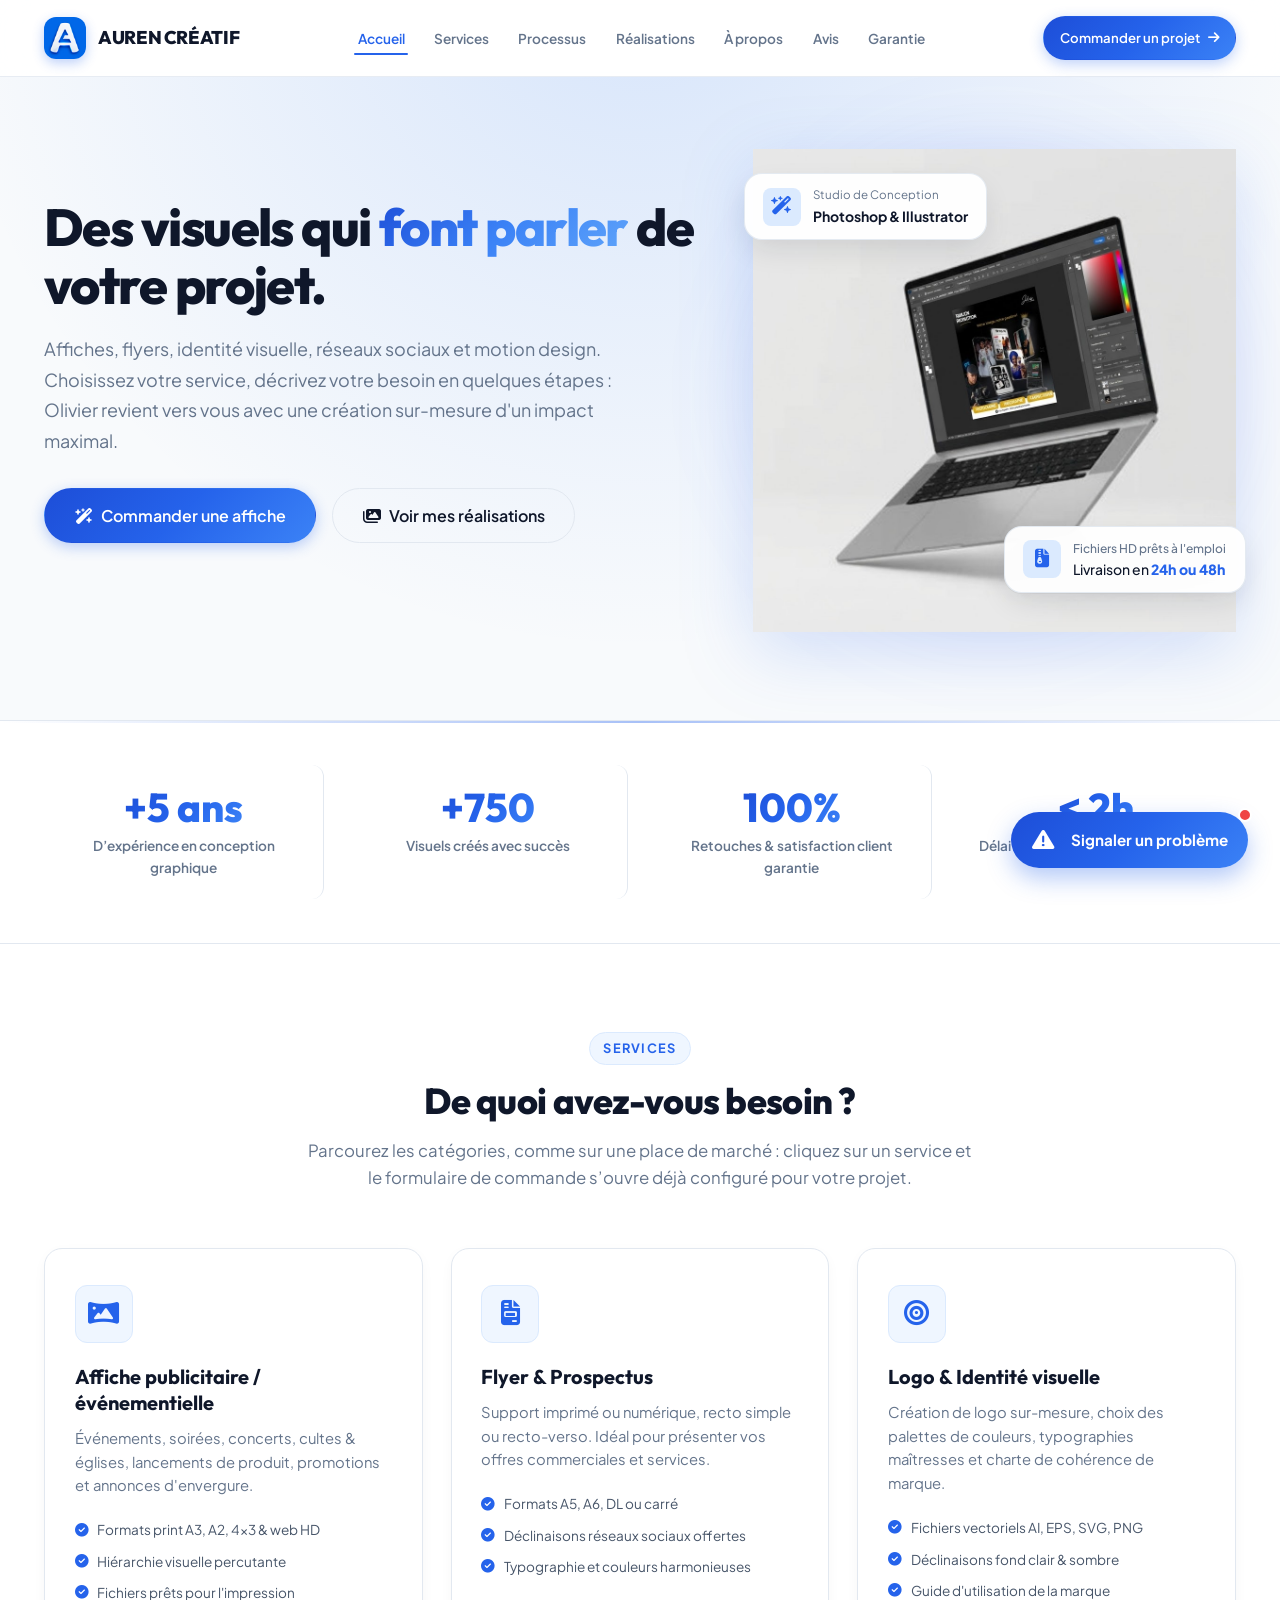
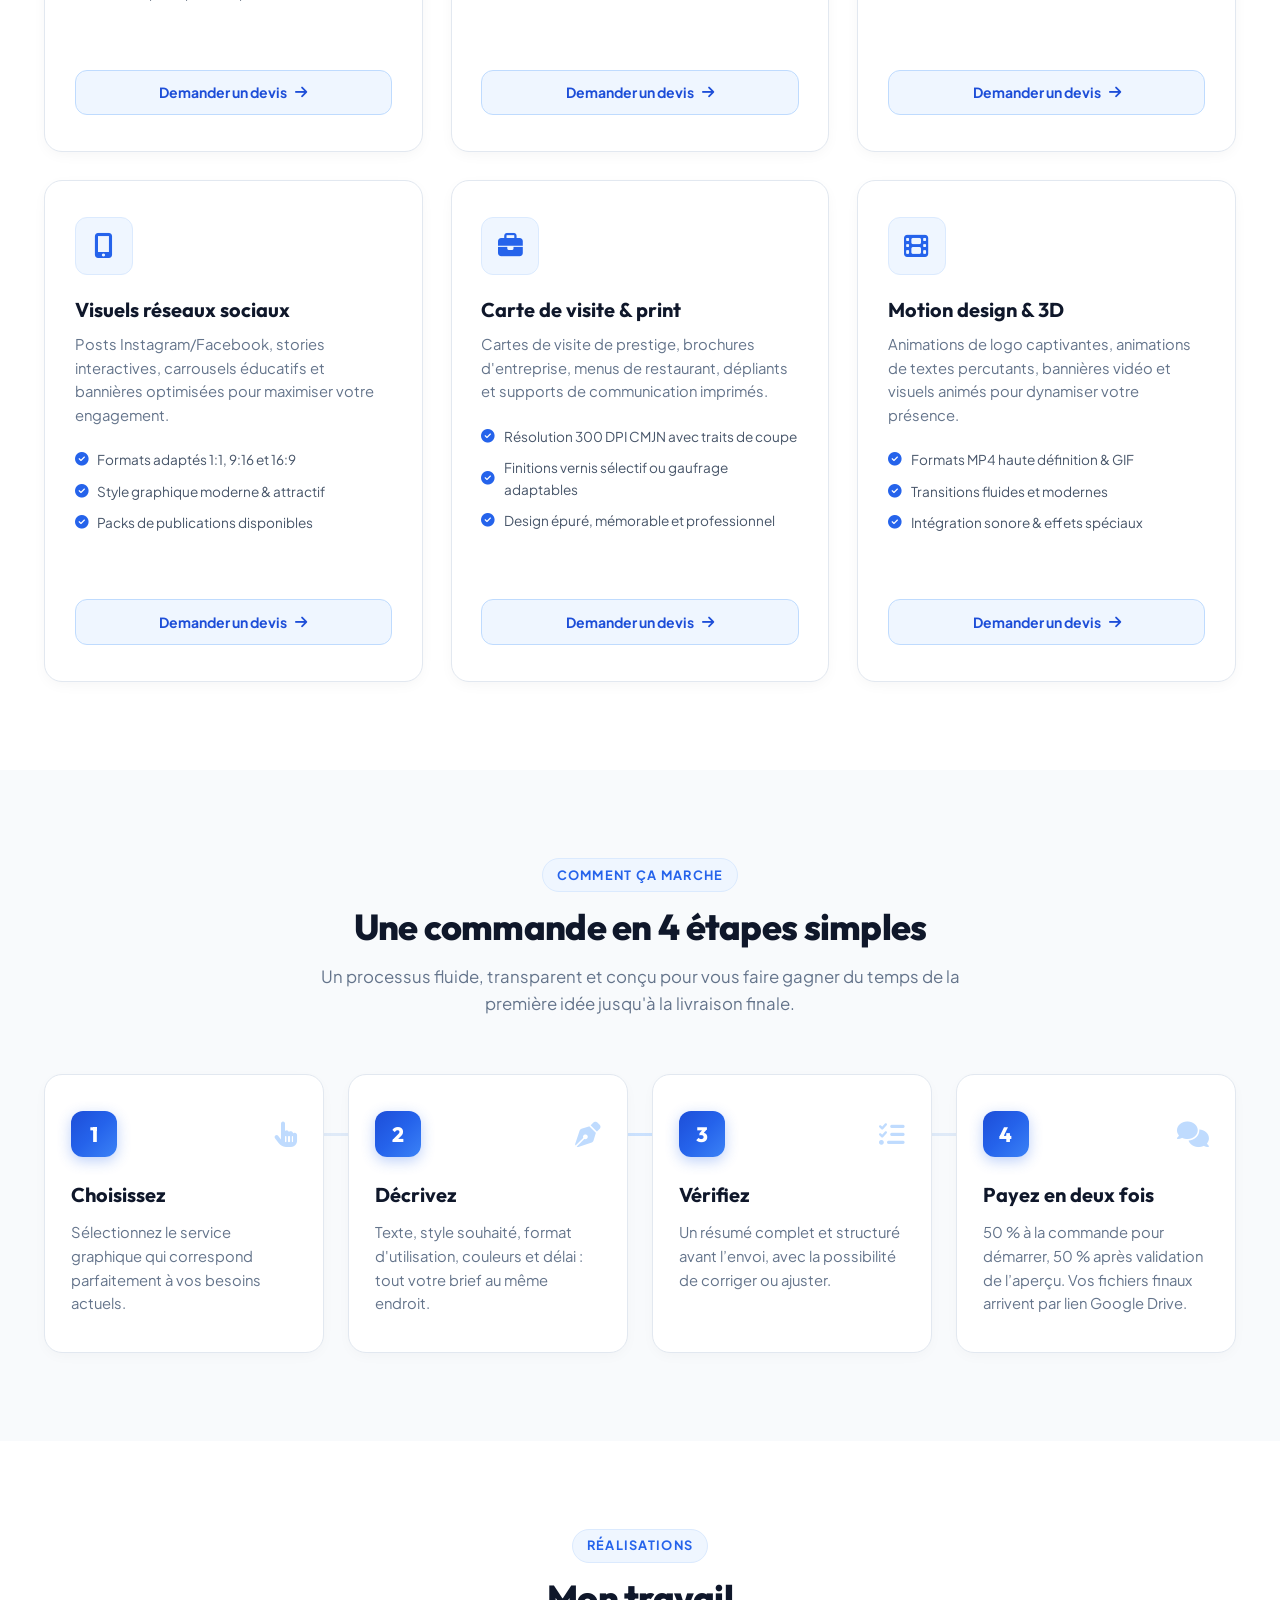
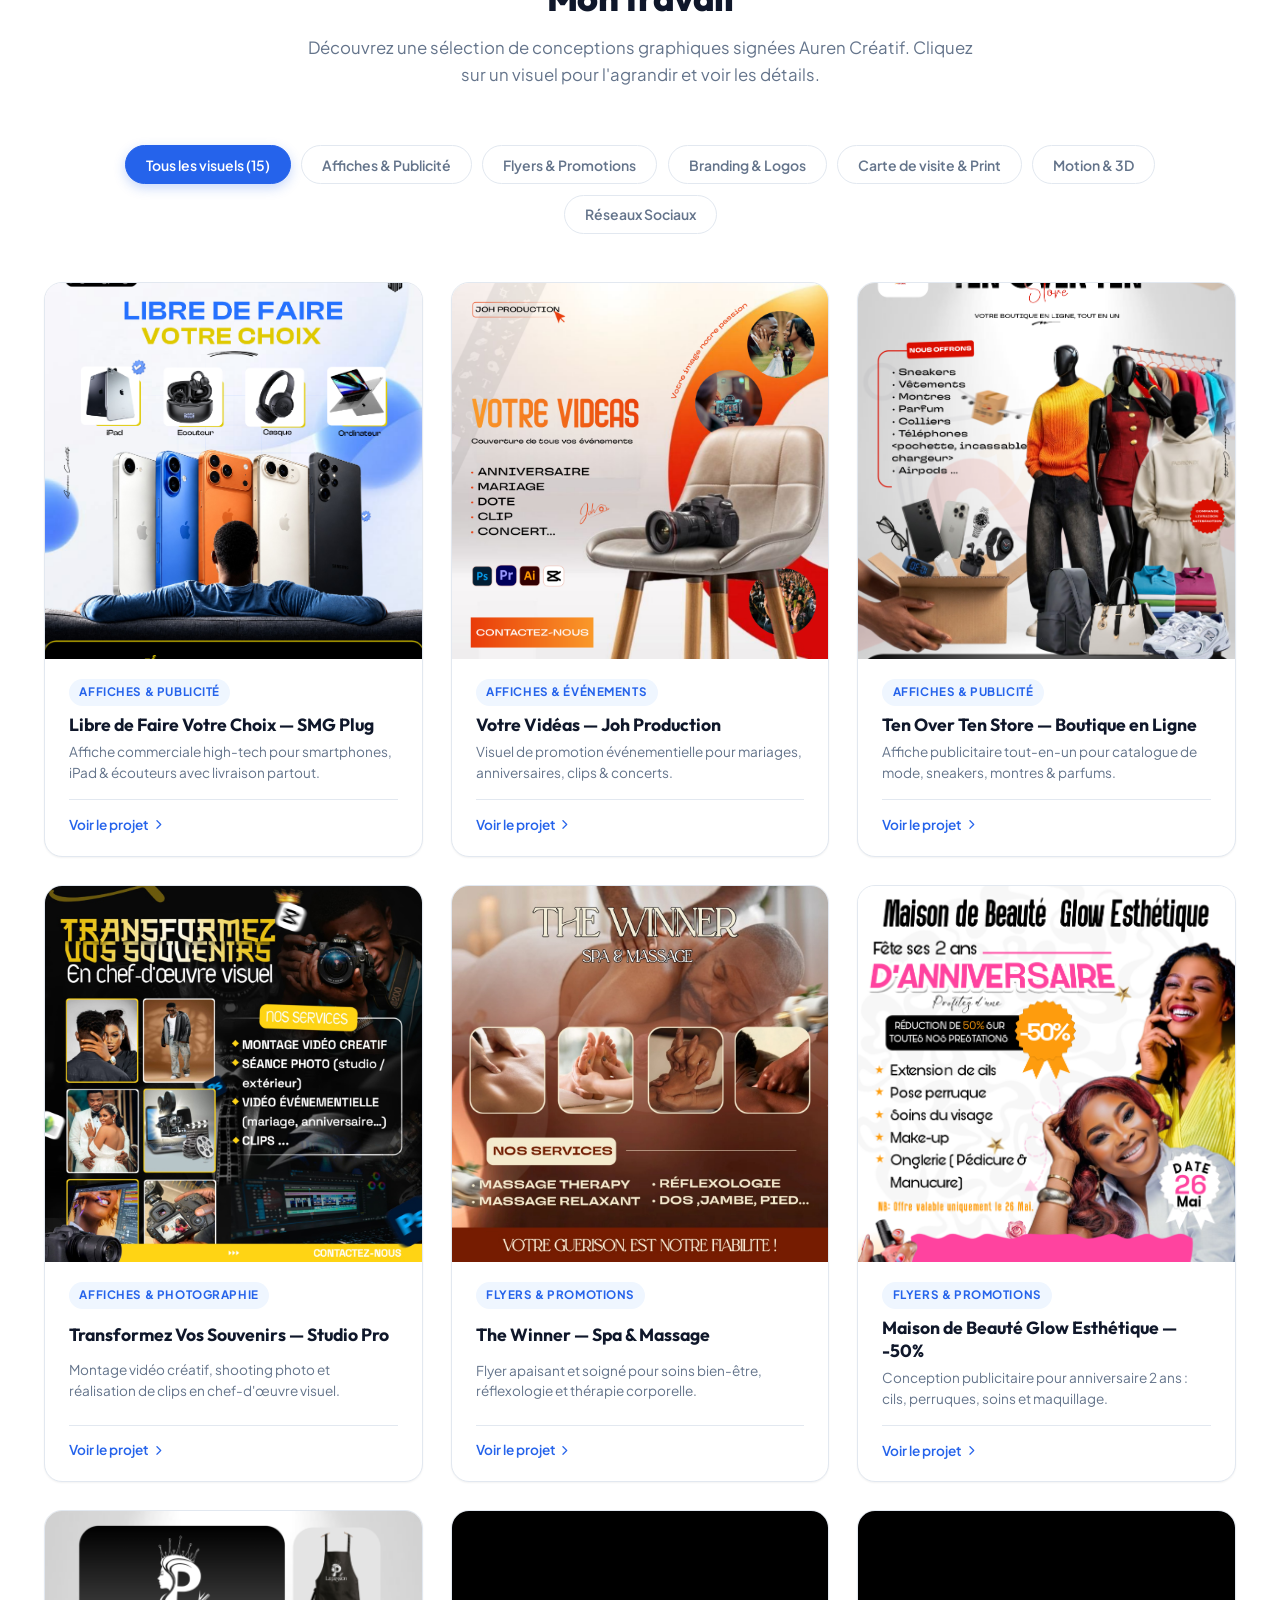
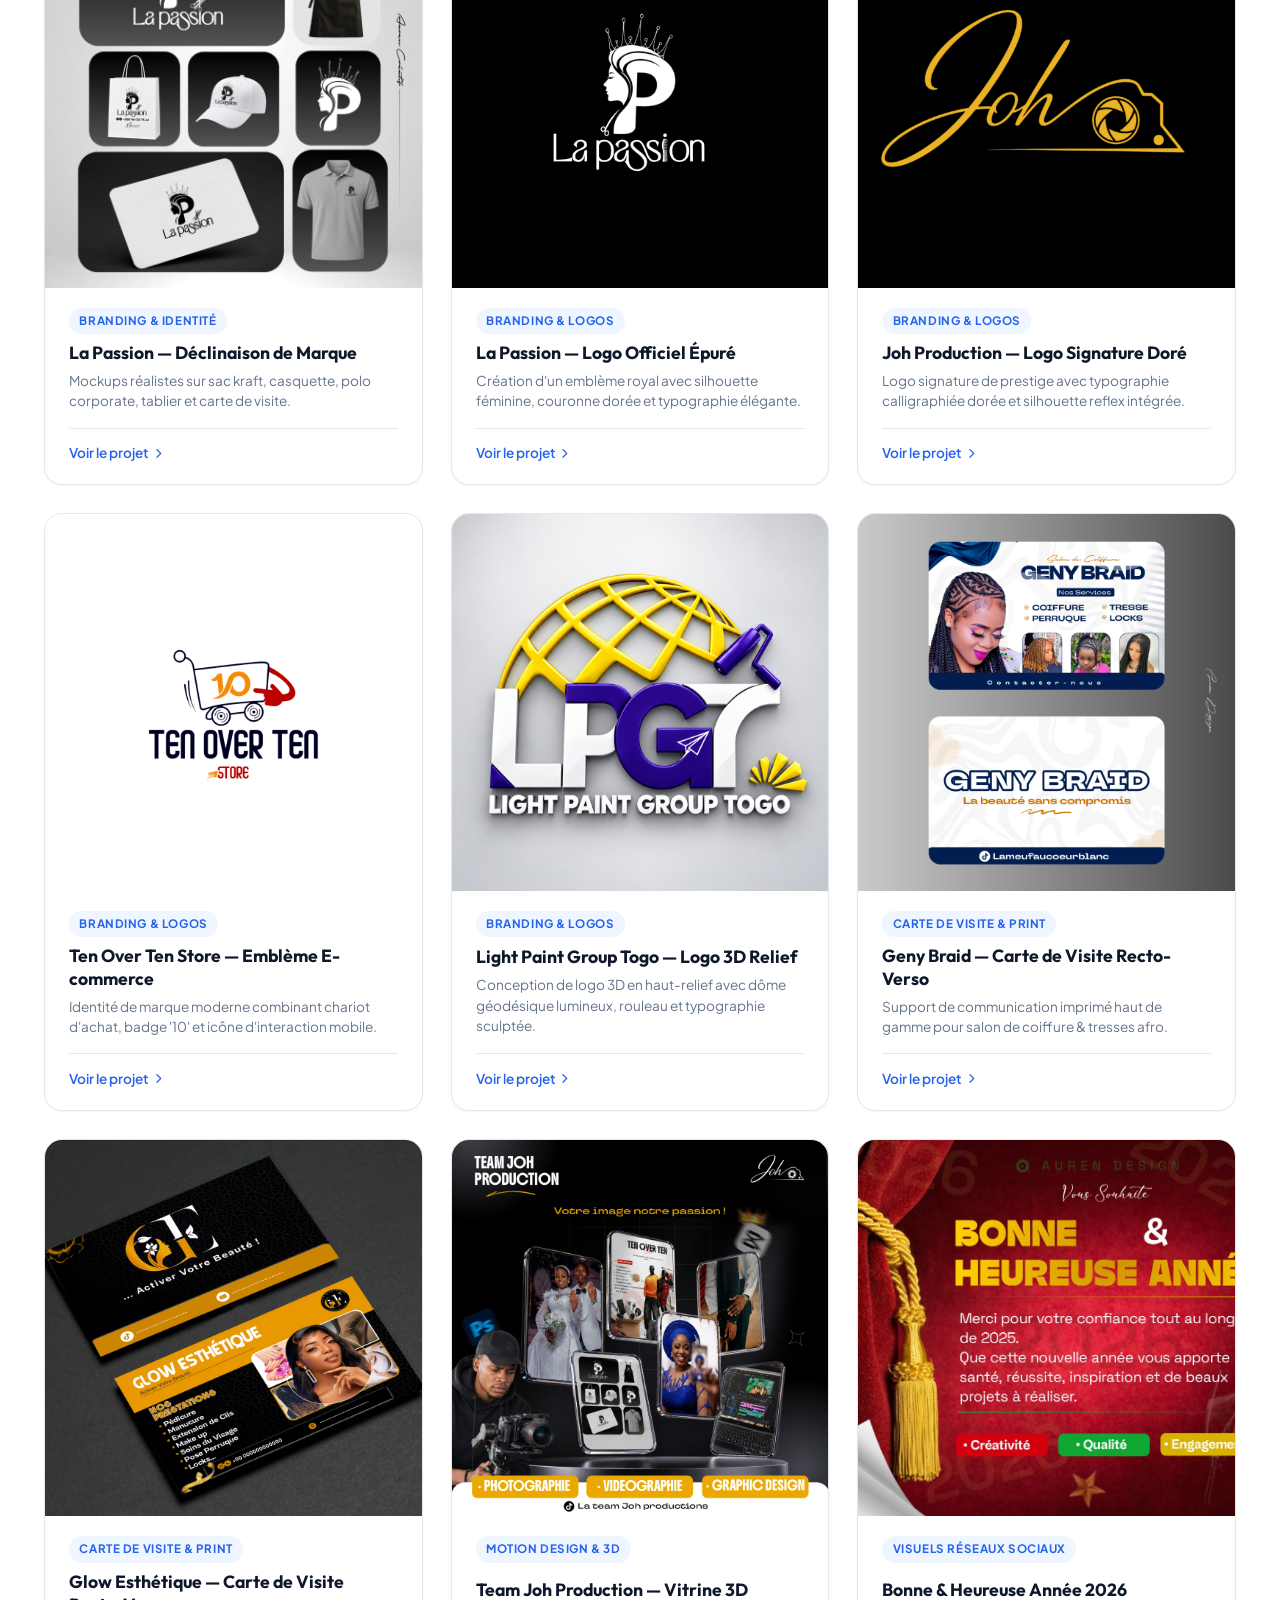
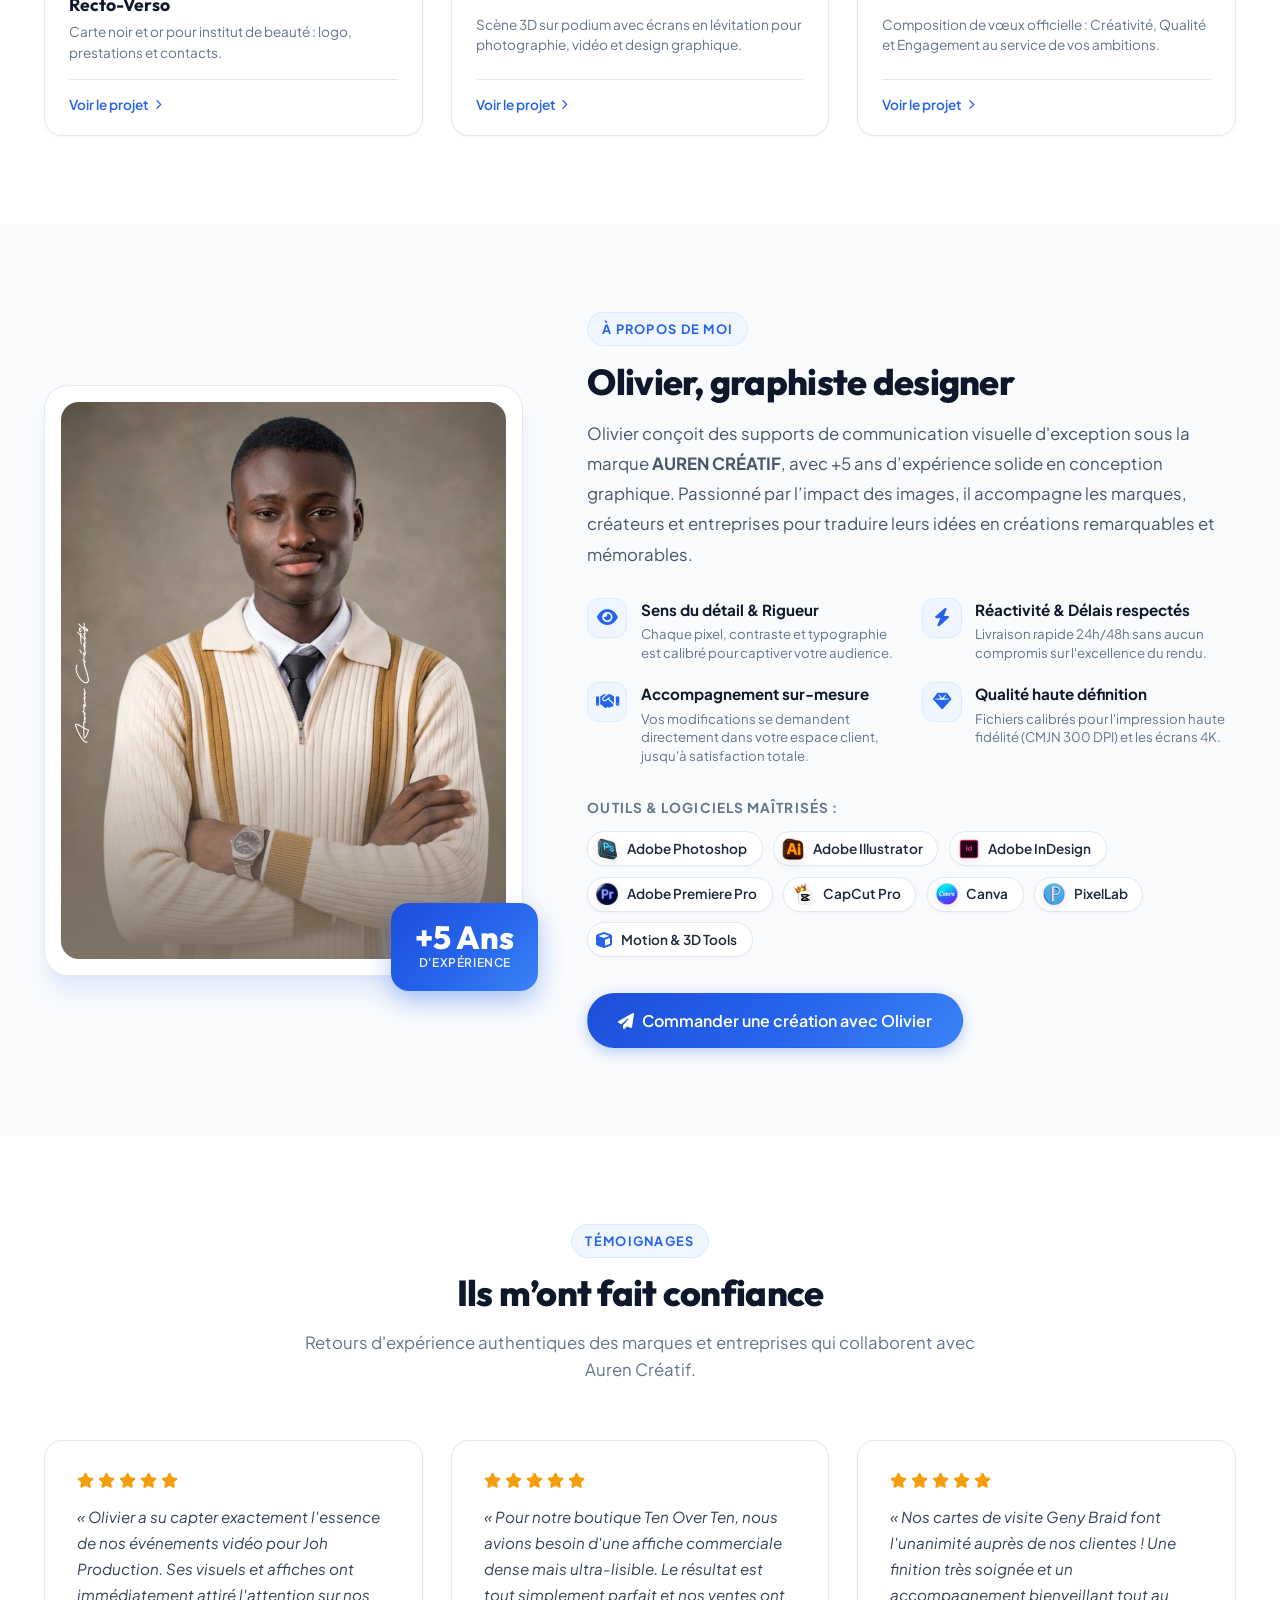
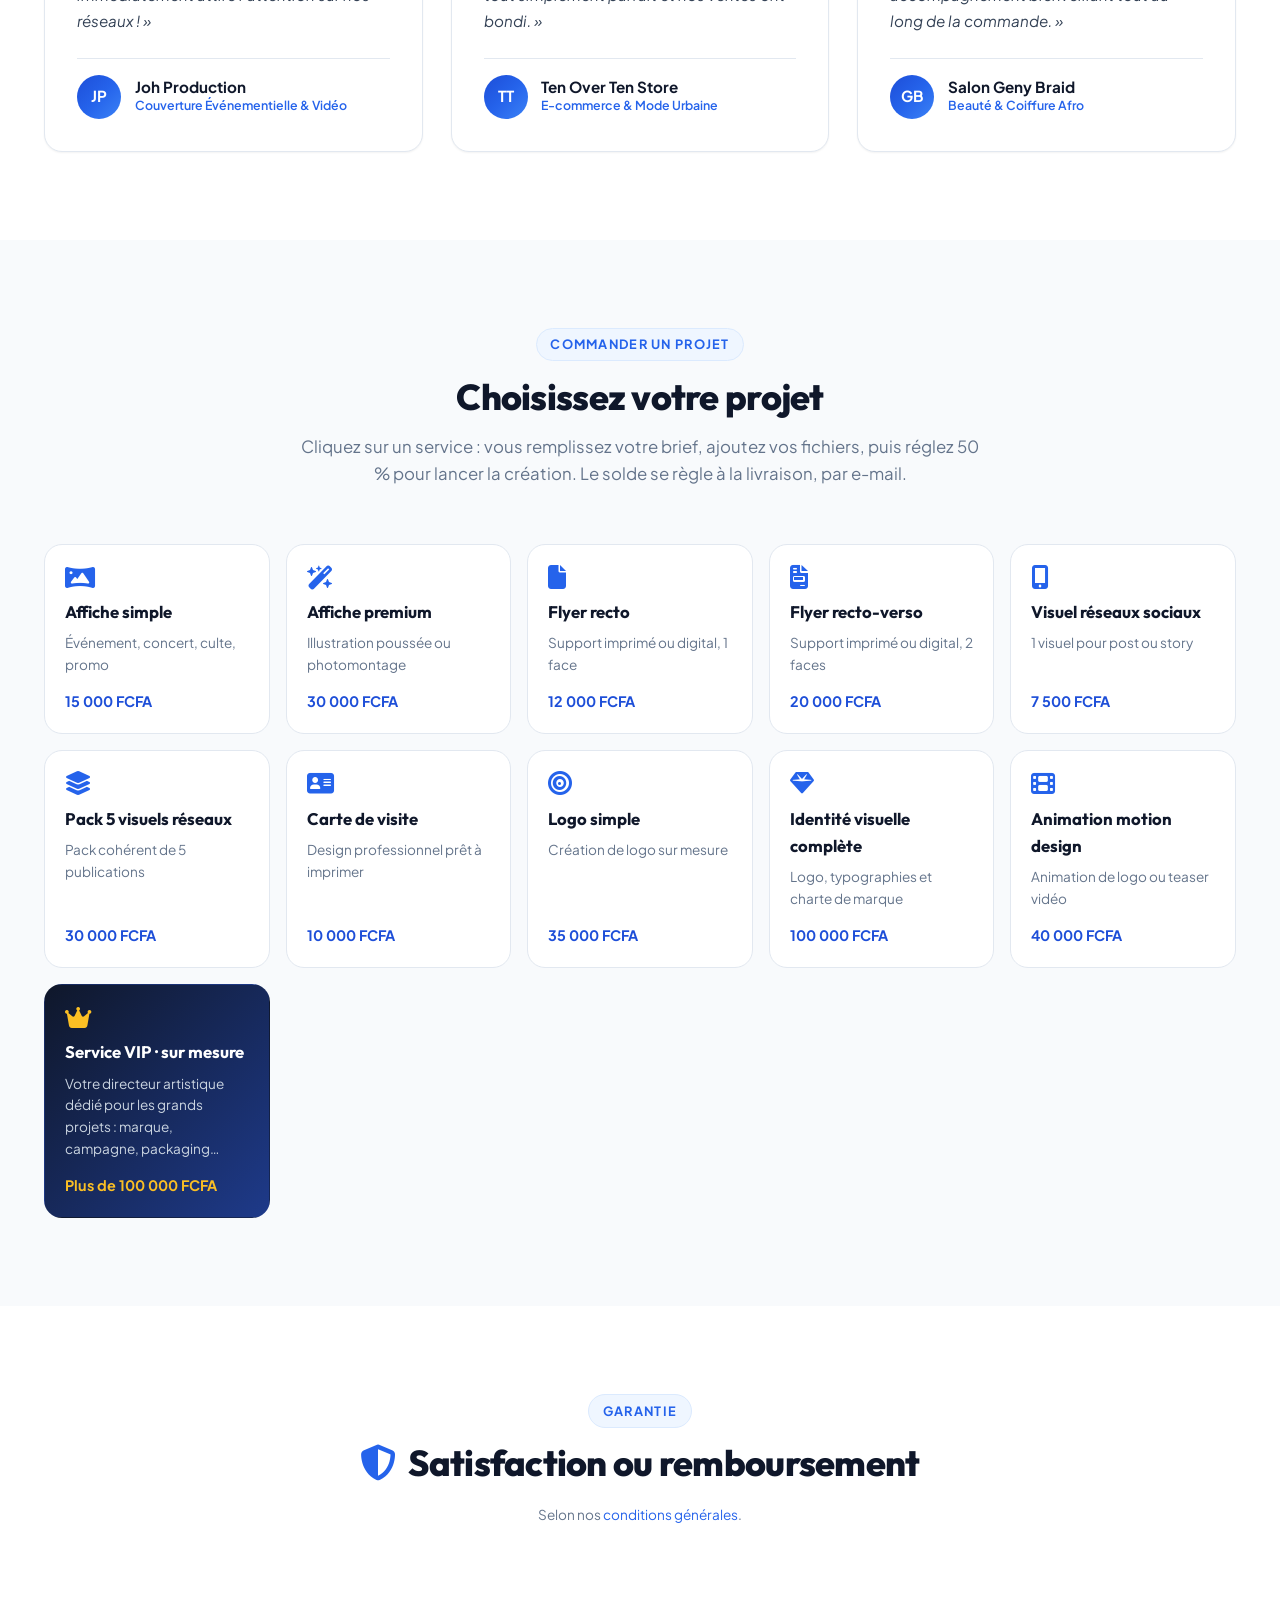
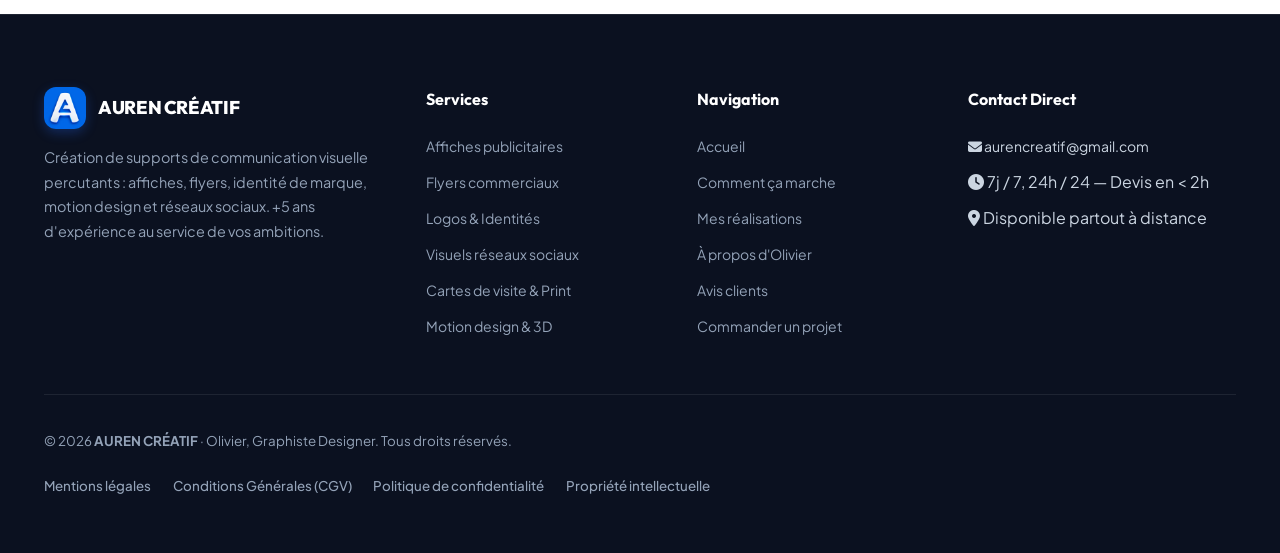
==== commit 7e40b2a4: "Site officiel AUREN CREATIF : Integration du logo 3D officiel (remplacement du A simple), conservati" ====
--- a/index.html
+++ b/index.html
@@ -10,7 +10,7 @@
   <meta name="theme-color" content="#2563EB">
 
   <!-- Favicon & Icons -->
-  <link rel="icon" type="image/png" href="assets/images/logo.png?v=3">
+  <link rel="icon" type="image/png" href="assets/images/logo.png">
   <link rel="stylesheet" href="https://cdnjs.cloudflare.com/ajax/libs/font-awesome/6.5.1/css/all.min.css">
 
   <!-- Google Fonts: Outfit & Plus Jakarta Sans (OneSMS Typography) -->
@@ -19,7 +19,8 @@
   <link href="https://fonts.googleapis.com/css2?family=Outfit:wght@400;500;600;700;800&family=Plus+Jakarta+Sans:wght@300;400;500;600;700;800&display=swap" rel="stylesheet">
 
   <!-- Stylesheet -->
-  <link rel="stylesheet" href="assets/css/style.css">
+  <link rel="stylesheet" href="assets/css/style.css?v=20261025a">
+  <link rel="stylesheet" href="assets/css/commande.css?v=20261025c">
 </head>
 <body>
 
@@ -28,7 +29,7 @@
     <div class="container">
       <nav class="navbar">
         <a href="#accueil" class="brand-logo" aria-label="Auren Créatif Accueil">
-          <img src="assets/images/logo.png?v=3" alt="Logo AUREN CRÃ‰ATIF" class="brand-icon" style="padding:0; border:none; object-fit:cover;">
+          <img src="assets/images/logo.png" alt="AUREN CRÃ‰ATIF" class="brand-icon" style="object-fit:cover; display:block;">
           <span class="brand-title">AUREN CRÉATIF</span>
         </a>
 
@@ -39,7 +40,7 @@
           <li><a href="#realisations" class="nav-link">Réalisations</a></li>
           <li><a href="#a-propos" class="nav-link">À propos</a></li>
           <li><a href="#avis" class="nav-link">Avis</a></li>
-          <li><a href="#contact" class="nav-link">Contact</a></li>
+          <li><a href="#garantie" class="nav-link">Garantie</a></li>
         </ul>
 
         <div class="nav-actions">
@@ -78,10 +79,6 @@
               <i class="fa-solid fa-images"></i>
               <span>Voir mes réalisations</span>
             </a>
-            <button type="button" class="btn btn-outline btn-lg open-contact-modal">
-              <i class="fa-solid fa-comments"></i>
-              <span>Me contacter</span>
-            </button>
           </div>
         </div>
 
@@ -356,9 +353,9 @@
             <div class="step-number">4</div>
             <div class="step-icon-subtle"><i class="fa-solid fa-comments"></i></div>
           </div>
-          <h4 class="step-title">Échangez</h4>
+          <h4 class="step-title">Payez en deux fois</h4>
           <p class="step-desc">
-            Olivier reçoit votre demande et vous répond rapidement pour confirmer le devis et démarrer la création.
+            50 % à la commande pour démarrer, 50 % après validation de l’aperçu. Vos fichiers finaux arrivent par lien Google Drive.
           </p>
         </div>
       </div>
@@ -378,7 +375,7 @@
 
       <!-- Filter Tabs -->
       <div class="portfolio-tabs">
-        <button class="tab-btn active" data-filter="all">Tous les visuels (14)</button>
+        <button class="tab-btn active" data-filter="all">Tous les visuels (15)</button>
         <button class="tab-btn" data-filter="affiches">Affiches & Publicité</button>
         <button class="tab-btn" data-filter="flyers">Flyers & Promotions</button>
         <button class="tab-btn" data-filter="branding">Branding & Logos</button>
@@ -600,6 +597,24 @@
             <span class="portfolio-cat-badge">Carte de Visite & Print</span>
             <h4 class="portfolio-name">Geny Braid — Carte de Visite Recto-Verso</h4>
             <p class="portfolio-desc-short">Support de communication imprimé haut de gamme pour salon de coiffure & tresses afro.</p>
+            <div class="portfolio-footer-action">
+              <span class="portfolio-link open-lightbox-trigger">Voir le projet <i class="fa-solid fa-chevron-right fa-xs"></i></span>
+            </div>
+          </div>
+        </div>
+
+        <!-- Item 15: Glow Esthétique -->
+        <div class="portfolio-item" data-id="15" data-category="print">
+          <div class="portfolio-thumb open-lightbox-trigger">
+            <img src="assets/images/carte-visite-glow-esthetique.webp" alt="Carte de visite Glow Esthétique - Activer votre beauté" loading="lazy">
+            <div class="portfolio-overlay">
+              <div class="portfolio-overlay-btn"><i class="fa-solid fa-magnifying-glass-plus"></i></div>
+            </div>
+          </div>
+          <div class="portfolio-body">
+            <span class="portfolio-cat-badge">Carte de Visite & Print</span>
+            <h4 class="portfolio-name">Glow Esthétique — Carte de Visite Recto-Verso</h4>
+            <p class="portfolio-desc-short">Carte noir et or pour institut de beauté : logo, prestations et contacts.</p>
             <div class="portfolio-footer-action">
               <span class="portfolio-link open-lightbox-trigger">Voir le projet <i class="fa-solid fa-chevron-right fa-xs"></i></span>
             </div>
@@ -689,7 +704,7 @@
               <div class="about-value-icon"><i class="fa-solid fa-handshake"></i></div>
               <div>
                 <h5>Accompagnement sur-mesure</h5>
-                <p>Échange direct sur WhatsApp pour affiner chaque retouche jusqu'à satisfaction totale.</p>
+                <p>Vos modifications se demandent directement dans votre espace client, jusqu'à satisfaction totale.</p>
               </div>
             </div>
             <div class="about-value-item">
@@ -797,651 +812,97 @@
     </div>
   </section>
 
-  <!-- Interactive Order Wizard ("COMMANDER - Décrivez votre projet") -->
+  <!-- Commander : chaque service ouvre sa page de commande -->
   <section id="commander" class="section">
     <div class="container">
       <div class="section-header">
         <span class="section-tag">Commander un projet</span>
-        <h2 class="section-title">Décrivez votre projet</h2>
+        <h2 class="section-title">Choisissez votre projet</h2>
         <p class="section-subtitle">
-          Remplissez le formulaire guidé en quelques clics. Olivier reçoit votre brief complet et vous répond sur-le-champ pour confirmer les détails.
+          Cliquez sur un service : vous remplissez votre brief, ajoutez vos fichiers, puis réglez 50 % pour lancer la création. Le solde se règle à la livraison, par e-mail.
         </p>
       </div>
-
-      <div class="order-wizard-wrapper">
-        <!-- Main Form Wizard Column -->
-        <div class="order-wizard-container">
-          <!-- Wizard Stepper Header -->
-          <div class="wizard-stepper-header">
-            <div class="stepper-progress-bar" id="stepperProgressBar" style="width: 0%;"></div>
-            
-            <div class="stepper-step active" data-step-target="1">
-              <div class="step-circle">1</div>
-              <span class="step-label">Service</span>
-            </div>
-
-            <div class="stepper-step" data-step-target="2">
-              <div class="step-circle">2</div>
-              <span class="step-label">Brief & Options</span>
-            </div>
-
-            <div class="stepper-step" data-step-target="3">
-              <div class="step-circle">3</div>
-              <span class="step-label">Vérification</span>
-            </div>
-
-            <div class="stepper-step" data-step-target="4">
-              <div class="step-circle">4</div>
-              <span class="step-label">Finalisation</span>
-            </div>
-          </div>
-
-          <!-- Wizard Form Body -->
-          <div class="wizard-form-body">
-            
-            <!-- STEP 1: Région & Service Selection -->
-            <div class="wizard-step-pane active" data-step="1">
-              
-              <!-- 1a. Région de commande -->
-              <div class="form-region-section">
-                <label class="form-region-heading">
-                  <i class="fa-solid fa-earth-africa"></i>
-                  <span>Je commande depuis : <span class="req">*</span></span>
-                </label>
-                <div class="region-radio-group" role="radiogroup" aria-label="Région de commande">
-                  <label class="region-pill selected">
-                    <input type="radio" name="orderRegion" value="afrique" checked>
-                    <span class="region-flag">🌍</span>
-                    <span class="region-title">Afrique</span>
-                    <span class="region-curr">(FCFA)</span>
-                  </label>
-                  <label class="region-pill">
-                    <input type="radio" name="orderRegion" value="europe">
-                    <span class="region-flag">🇪🇺</span>
-                    <span class="region-title">Europe</span>
-                    <span class="region-curr">(€)</span>
-                  </label>
-                  <label class="region-pill">
-                    <input type="radio" name="orderRegion" value="autre">
-                    <span class="region-flag">🌐</span>
-                    <span class="region-title">Autre</span>
-                    <span class="region-curr">(€)</span>
-                  </label>
-                </div>
-              </div>
-
-              <div class="wizard-step-header-text">
-                <h3 class="wizard-step-title">Étape 1 sur 4 — Quel service souhaitez-vous ? <span class="req">*</span></h3>
-                <p class="wizard-step-subtitle">Sélectionnez la prestation graphique correspondant à votre projet :</p>
-              </div>
-
-              <!-- 1b. Services Grid (10 services + 1 sur devis) -->
-              <div class="services-radio-grid" role="radiogroup" aria-label="Services disponibles">
-                
-                <!-- 1. Affiche simple -->
-                <label class="service-option-card selected">
-                  <input type="radio" name="serviceType" value="affiche_simple" data-label="Affiche simple" checked>
-                  <div class="service-option-check"><i class="fa-solid fa-check"></i></div>
-                  <div class="service-option-icon"><i class="fa-solid fa-panorama"></i></div>
-                  <div class="service-option-name">Affiche simple</div>
-                  <div class="service-option-desc">Événement, concert, culte, promo</div>
-                  <div class="service-option-price-tag" data-price-tag="affiche_simple">15 000 FCFA</div>
-                </label>
-
-                <!-- 2. Affiche premium -->
-                <label class="service-option-card">
-                  <input type="radio" name="serviceType" value="affiche_premium" data-label="Affiche premium (illustration ou photomontage)">
-                  <div class="service-option-check"><i class="fa-solid fa-check"></i></div>
-                  <div class="service-option-icon"><i class="fa-solid fa-wand-magic-sparkles"></i></div>
-                  <div class="service-option-name">Affiche premium</div>
-                  <div class="service-option-desc">Illustration poussée ou photomontage</div>
-                  <div class="service-option-price-tag" data-price-tag="affiche_premium">30 000 FCFA</div>
-                </label>
-
-                <!-- 3. Flyer recto -->
-                <label class="service-option-card">
-                  <input type="radio" name="serviceType" value="flyer_recto" data-label="Flyer recto">
-                  <div class="service-option-check"><i class="fa-solid fa-check"></i></div>
-                  <div class="service-option-icon"><i class="fa-solid fa-file"></i></div>
-                  <div class="service-option-name">Flyer recto</div>
-                  <div class="service-option-desc">Support imprimé ou digital, 1 face</div>
-                  <div class="service-option-price-tag" data-price-tag="flyer_recto">12 000 FCFA</div>
-                </label>
-
-                <!-- 4. Flyer recto-verso -->
-                <label class="service-option-card">
-                  <input type="radio" name="serviceType" value="flyer_rectoverso" data-label="Flyer recto-verso">
-                  <div class="service-option-check"><i class="fa-solid fa-check"></i></div>
-                  <div class="service-option-icon"><i class="fa-solid fa-file-invoice"></i></div>
-                  <div class="service-option-name">Flyer recto-verso</div>
-                  <div class="service-option-desc">Support imprimé ou digital, 2 faces</div>
-                  <div class="service-option-price-tag" data-price-tag="flyer_rectoverso">20 000 FCFA</div>
-                </label>
-
-                <!-- 5. Visuel réseaux sociaux -->
-                <label class="service-option-card">
-                  <input type="radio" name="serviceType" value="visuel_reseaux" data-label="Visuel réseaux sociaux (1 visuel)">
-                  <div class="service-option-check"><i class="fa-solid fa-check"></i></div>
-                  <div class="service-option-icon"><i class="fa-solid fa-mobile-screen-button"></i></div>
-                  <div class="service-option-name">Visuel réseaux</div>
-                  <div class="service-option-desc">1 visuel pour post ou story</div>
-                  <div class="service-option-price-tag" data-price-tag="visuel_reseaux">7 500 FCFA</div>
-                </label>
-
-                <!-- 6. Pack 5 visuels réseaux -->
-                <label class="service-option-card">
-                  <input type="radio" name="serviceType" value="pack_5_visuels" data-label="Pack 5 visuels réseaux sociaux">
-                  <div class="service-option-check"><i class="fa-solid fa-check"></i></div>
-                  <div class="service-option-icon"><i class="fa-solid fa-layer-group"></i></div>
-                  <div class="service-option-name">Pack 5 visuels</div>
-                  <div class="service-option-desc">Pack cohérent de 5 publications</div>
-                  <div class="service-option-price-tag" data-price-tag="pack_5_visuels">30 000 FCFA</div>
-                </label>
-
-                <!-- 7. Carte de visite -->
-                <label class="service-option-card">
-                  <input type="radio" name="serviceType" value="carte_visite" data-label="Carte de visite">
-                  <div class="service-option-check"><i class="fa-solid fa-check"></i></div>
-                  <div class="service-option-icon"><i class="fa-solid fa-address-card"></i></div>
-                  <div class="service-option-name">Carte de visite</div>
-                  <div class="service-option-desc">Design professionnel prêt à imprimer</div>
-                  <div class="service-option-price-tag" data-price-tag="carte_visite">10 000 FCFA</div>
-                </label>
-
-                <!-- 8. Logo simple -->
-                <label class="service-option-card">
-                  <input type="radio" name="serviceType" value="logo_simple" data-label="Logo simple">
-                  <div class="service-option-check"><i class="fa-solid fa-check"></i></div>
-                  <div class="service-option-icon"><i class="fa-solid fa-bullseye"></i></div>
-                  <div class="service-option-name">Logo simple</div>
-                  <div class="service-option-desc">Création de logo sur-mesure</div>
-                  <div class="service-option-price-tag" data-price-tag="logo_simple">35 000 FCFA</div>
-                </label>
-
-                <!-- 9. Identité visuelle complète -->
-                <label class="service-option-card">
-                  <input type="radio" name="serviceType" value="identite_complete" data-label="Identité visuelle complète (logo + charte)">
-                  <div class="service-option-check"><i class="fa-solid fa-check"></i></div>
-                  <div class="service-option-icon"><i class="fa-solid fa-gem"></i></div>
-                  <div class="service-option-name">Identité complète</div>
-                  <div class="service-option-desc">Logo, typographies & charte de marque</div>
-                  <div class="service-option-price-tag" data-price-tag="identite_complete">100 000 FCFA</div>
-                </label>
-
-                <!-- 10. Animation motion design -->
-                <label class="service-option-card">
-                  <input type="radio" name="serviceType" value="motion_design" data-label="Animation motion design (logo ou visuel)">
-                  <div class="service-option-check"><i class="fa-solid fa-check"></i></div>
-                  <div class="service-option-icon"><i class="fa-solid fa-film"></i></div>
-                  <div class="service-option-name">Motion design</div>
-                  <div class="service-option-desc">Animation de logo ou teaser vidéo</div>
-                  <div class="service-option-price-tag" data-price-tag="motion_design">40 000 FCFA</div>
-                </label>
-
-                <!-- 11. Format personnalisé / Sur devis -->
-                <label class="service-option-card">
-                  <input type="radio" name="serviceType" value="sur_devis" data-label="Format personnalisé / Autre demande">
-                  <div class="service-option-check"><i class="fa-solid fa-check"></i></div>
-                  <div class="service-option-icon"><i class="fa-solid fa-pen-ruler"></i></div>
-                  <div class="service-option-name">Sur devis</div>
-                  <div class="service-option-desc">Format personnalisé ou demande spéciale</div>
-                  <div class="service-option-price-tag service-tag-devis">Sur devis</div>
-                </label>
-
-              </div>
-            </div>
-
-            <!-- STEP 2: Description, Délai & Options -->
-            <div class="wizard-step-pane" data-step="2">
-              <h3 class="wizard-step-title">Étape 2 sur 4 — Décrivez votre besoin</h3>
-              <p class="wizard-step-subtitle">Ajustez votre délai, vos options et précisez votre brief créatif :</p>
-
-              <!-- 1c. Délai souhaité (4 clickable cards) -->
-              <div class="form-group wizard-field-group">
-                <label class="form-section-label">
-                  <i class="fa-solid fa-stopwatch"></i>
-                  <span>Délai de livraison souhaité <span class="req">*</span></span>
-                </label>
-                <div class="delai-cards-grid" role="radiogroup" aria-label="Délai de réalisation souhaité">
-                  
-                  <label class="delai-card">
-                    <input type="radio" name="orderDelai" value="express">
-                    <div class="delai-card-content">
-                      <div class="delai-header">
-                        <span class="delai-title"><i class="fa-solid fa-bolt"></i> Express 24 h</span>
-                        <span class="delai-badge badge-express">+50 %</span>
-                      </div>
-                      <span class="delai-timing">Livraison en 24 heures</span>
-                    </div>
-                  </label>
-
-                  <label class="delai-card">
-                    <input type="radio" name="orderDelai" value="rapide">
-                    <div class="delai-card-content">
-                      <div class="delai-header">
-                        <span class="delai-title"><i class="fa-solid fa-gauge-high"></i> Rapide 48 h</span>
-                        <span class="delai-badge badge-rapide">+25 %</span>
-                      </div>
-                      <span class="delai-timing">Livraison en 48 heures</span>
-                    </div>
-                  </label>
-
-                  <label class="delai-card selected">
-                    <input type="radio" name="orderDelai" value="standard" checked>
-                    <div class="delai-card-content">
-                      <div class="delai-header">
-                        <span class="delai-title"><i class="fa-solid fa-calendar-check"></i> Standard 3 jours</span>
-                        <span class="delai-badge badge-standard">Prix normal</span>
-                      </div>
-                      <span class="delai-timing">3 à 5 jours</span>
-                    </div>
-                  </label>
-
-                  <label class="delai-card">
-                    <input type="radio" name="orderDelai" value="flexible">
-                    <div class="delai-card-content">
-                      <div class="delai-header">
-                        <span class="delai-title"><i class="fa-solid fa-calendar-days"></i> Flexible</span>
-                        <span class="delai-badge badge-flexible">−10 %</span>
-                      </div>
-                      <span class="delai-timing">7 jours ou plus</span>
-                    </div>
-                  </label>
-
-                </div>
-
-                <!-- Express 24h Notice -->
-                <div class="delai-express-alert" id="delaiExpressAlert" style="display: none;" role="alert">
-                  <i class="fa-solid fa-triangle-exclamation"></i>
-                  <span>Soumis à la disponibilité d'Olivier, confirmée avant tout paiement.</span>
-                </div>
-              </div>
-
-              <!-- 1d. Options complémentaires (montants fixes) -->
-              <div class="form-group wizard-field-group">
-                <label class="form-section-label">
-                  <i class="fa-solid fa-sliders"></i>
-                  <span>Options complémentaires (montants fixes, non soumis au délai)</span>
-                </label>
-                <div class="options-checkboxes-grid">
-                  
-                  <div class="option-check-card" role="checkbox" aria-checked="false" tabindex="0" data-option-key="revision">
-                    <input type="checkbox" name="orderOption" value="revision" id="optRevision">
-                    <div class="opt-check-box"><i class="fa-solid fa-check"></i></div>
-                    <div class="opt-details">
-                      <span class="opt-title">Révision supplémentaire</span>
-                      <span class="opt-desc">Cycle d'ajustements & retouches additionnel</span>
-                    </div>
-                    <span class="opt-price-pill" data-option-price="revision">+3 000 FCFA</span>
-                  </div>
-
-                  <div class="option-check-card" role="checkbox" aria-checked="false" tabindex="0" data-option-key="format">
-                    <input type="checkbox" name="orderOption" value="format" id="optFormat">
-                    <div class="opt-check-box"><i class="fa-solid fa-check"></i></div>
-                    <div class="opt-details">
-                      <span class="opt-title">Format supplémentaire</span>
-                      <span class="opt-desc">Déclinaison pour story, A3, etc.</span>
-                    </div>
-                    <span class="opt-price-pill" data-option-price="format">+5 000 FCFA</span>
-                  </div>
-
-                  <div class="option-check-card" role="checkbox" aria-checked="false" tabindex="0" data-option-key="sources">
-                    <input type="checkbox" name="orderOption" value="sources" id="optSources">
-                    <div class="opt-check-box"><i class="fa-solid fa-check"></i></div>
-                    <div class="opt-details">
-                      <span class="opt-title">Fichiers sources</span>
-                      <span class="opt-desc">Fichiers éditables ouverts PSD, AI ou vectoriels</span>
-                    </div>
-                    <span class="opt-price-pill" data-option-price="sources">+5 000 FCFA</span>
-                  </div>
-
-                </div>
-              </div>
-
-              <!-- Project Information Details -->
-              <div class="form-grid-2">
-                <div class="form-group">
-                  <label for="projectName">Nom de votre projet ou marque <span class="req">*</span></label>
-                  <input type="text" id="projectName" class="form-control" placeholder="Ex: SMG Plug, Mon Restaurant, Concert Live..." required>
-                </div>
-
-                <div class="form-group">
-                  <label for="projectFormat">Support ou Format souhaité</label>
-                  <select id="projectFormat" class="form-control">
-                    <option value="Format Digital / Réseaux sociaux (Instagram, WhatsApp, Facebook)">Format Digital / Réseaux sociaux</option>
-                    <option value="Format Impression Print (A3, A4, A5, Roll-up, Bâche)">Format Impression Print Haute Définition</option>
-                    <option value="Format Mixte (Digital + Fichiers d'Impression)">Format Mixte (Web + Impression)</option>
-                    <option value="Format personnalisé / Autre demande">Format personnalisé / Autre demande</option>
-                  </select>
-                </div>
-              </div>
-
-              <div class="form-group">
-                <label for="projectStyle">Style visuel & Couleurs préférées</label>
-                <input type="text" id="projectStyle" class="form-control" placeholder="Ex: Bleu OneSMS moderne, or luxueux, sombre épuré, dynamique...">
-              </div>
-
-              <!-- Brief Text & File Import Area (En bas à droite) -->
-              <div class="form-group brief-group">
-                <div style="display: flex; justify-content: space-between; align-items: baseline; margin-bottom: 0.5rem;">
-                  <label for="projectBrief" style="margin-bottom: 0;">Texte à faire figurer & Détails du brief</label>
-                  <span style="font-size: 0.775rem; color: var(--text-muted); font-weight: 500;">
-                    <i class="fa-solid fa-paperclip"></i> Logo, images ou consignes
-                  </span>
-                </div>
-
-                <div class="brief-box-wrapper" id="briefDropZone">
-                  <textarea id="projectBrief" class="form-control brief-textarea" placeholder="Indiquez ici les titres, dates, numéros de téléphone, slogans ou indications spécifiques à intégrer..."></textarea>
-                  
-                  <div class="brief-inner-bottom">
-                    <!-- Petit bouton PLUS dans la section même en bas -->
-                    <div class="brief-plus-container">
-                      <button type="button" class="brief-plus-btn" id="briefPlusBtn" title="Ajouter des photos ou fichiers" aria-haspopup="true" aria-expanded="false" aria-label="Ajouter des fichiers">
-                        <i class="fa-solid fa-plus"></i>
-                        <span class="brief-plus-badge" id="briefPlusBadge" style="display: none;">0</span>
-                      </button>
-
-                      <!-- Pop-up d'action inspiré de l'image -->
-                      <div class="brief-action-popover" id="briefActionPopover" role="menu">
-                        <button type="button" class="popover-action-row" id="popoverAddFilesBtn" role="menuitem">
-                          <div class="popover-action-icon">
-                            <i class="fa-solid fa-paperclip"></i>
-                          </div>
-                          <div class="popover-action-text">
-                            <span class="popover-action-title">Ajouter des photos et fichiers</span>
-                            <span class="popover-action-hint">Importez...</span>
-                          </div>
-                          <div class="popover-action-arrow">
-                            <i class="fa-solid fa-chevron-right"></i>
-                          </div>
-                        </button>
-                      </div>
-                    </div>
-
-                    <span class="brief-inner-hint">
-                      <i class="fa-solid fa-circle-info"></i> Cliquez sur le <strong>+</strong> pour ajouter vos logos ou images
-                    </span>
-
-                    <input type="file" id="clientFileUpload" multiple accept="image/png,image/jpeg,image/jpg,image/webp,image/svg+xml,.pdf,.ai,.psd,.eps,.zip" style="display: none;">
-                  </div>
-                </div>
-
-                <!-- Aperçu dynamique des fichiers importés -->
-                <div class="uploaded-files-preview" id="uploadedFilesPreview" style="display: none;">
-                  <div class="uploaded-files-header">
-                    <span class="uploaded-files-count-text">
-                      <i class="fa-solid fa-check-circle" style="color: #2563EB;"></i>
-                      <strong id="uploadedCountLabel">0 fichier sélectionné</strong> pour Olivier
-                    </span>
-                    <button type="button" class="btn-clear-all-files" id="btnClearAllFiles">Tout retirer</button>
-                  </div>
-                  <div class="uploaded-files-list" id="uploadedFilesList"></div>
-                </div>
-              </div>
-            </div>
-
-            <!-- STEP 3: Verification & Summary -->
-            <div class="wizard-step-pane" data-step="3">
-              <h3 class="wizard-step-title">Étape 3 sur 4 — Vérifiez vos informations</h3>
-              <p class="wizard-step-subtitle">Vérifiez le résumé complet et l'estimation de votre demande avant confirmation :</p>
-
-              <div class="summary-box">
-                <div class="summary-section-heading">
-                  <i class="fa-solid fa-receipt"></i>
-                  <span>Estimation indicative du projet</span>
-                </div>
-                <div class="summary-row">
-                  <div class="summary-label">Région de commande :</div>
-                  <div class="summary-value" id="summaryRegion">Afrique (FCFA)</div>
-                </div>
-                <div class="summary-row">
-                  <div class="summary-label">Service sélectionné :</div>
-                  <div class="summary-value" id="summaryService">Affiche simple</div>
-                </div>
-                <div class="summary-row">
-                  <div class="summary-label">Prix de base :</div>
-                  <div class="summary-value" id="summaryPrixBase">15 000 FCFA</div>
-                </div>
-                <div class="summary-row">
-                  <div class="summary-label">Délai souhaité :</div>
-                  <div class="summary-value" id="summaryDeadline">Standard 3 jours (Prix normal)</div>
-                </div>
-                <div class="summary-row">
-                  <div class="summary-label">Options complémentaires :</div>
-                  <div class="summary-value" id="summaryOptions">Aucune</div>
-                </div>
-                <div class="summary-row summary-total-row">
-                  <div class="summary-label">Total estimé :</div>
-                  <div class="summary-value summary-total-val" id="summaryTotal">
-                    <span class="sum-total-main" id="summaryTotalMain">15 000 FCFA</span>
-                    <span class="sum-total-equiv" id="summaryTotalEquiv">≈ 23 €</span>
-                  </div>
-                </div>
-                <div class="summary-disclaimer">
-                  <i class="fa-solid fa-circle-info"></i>
-                  <span>Estimation indicative. Le devis final est confirmé par Olivier. Acompte de 50 % à la commande.</span>
-                </div>
-
-                <div class="summary-section-heading" style="margin-top: 1.75rem;">
-                  <i class="fa-solid fa-pen-nib"></i>
-                  <span>Détails du brief créatif</span>
-                </div>
-                <div class="summary-row">
-                  <div class="summary-label">Nom du projet / Marque :</div>
-                  <div class="summary-value" id="summaryProject">-</div>
-                </div>
-                <div class="summary-row">
-                  <div class="summary-label">Format / Utilisation :</div>
-                  <div class="summary-value" id="summaryFormat">-</div>
-                </div>
-                <div class="summary-row">
-                  <div class="summary-label">Style & Couleurs :</div>
-                  <div class="summary-value" id="summaryStyle">-</div>
-                </div>
-                <div class="summary-row">
-                  <div class="summary-label">Détails du brief :</div>
-                  <div class="summary-value" id="summaryBrief">-</div>
-                </div>
-                <div class="summary-row">
-                  <div class="summary-label">Logo / Fichiers joints :</div>
-                  <div class="summary-value" id="summaryFiles">Aucun fichier joint</div>
-                </div>
-              </div>
-
-              <div style="display: flex; justify-content: flex-end; gap: 0.75rem; margin-bottom: 1.5rem; flex-wrap: wrap;">
-                <button type="button" class="btn btn-outline" id="editServiceBtn">
-                  <i class="fa-solid fa-rotate-left"></i> Modifier le service
-                </button>
-                <button type="button" class="btn btn-outline" id="editSummaryBtn">
-                  <i class="fa-solid fa-pen-to-square"></i> Modifier mon brief
-                </button>
-              </div>
-            </div>
-
-            <!-- STEP 4: Confirmation & Instant WhatsApp -->
-            <div class="wizard-step-pane" data-step="4">
-              <div class="wizard-success-box">
-                <div class="wizard-success-icon">
-                  <i class="fa-solid fa-paper-plane"></i>
-                </div>
-                <h3 class="wizard-step-title" style="font-size: 1.6rem;">Votre brief & estimation sont prêts !</h3>
-                <p class="wizard-step-subtitle" style="max-width: 560px; margin: 0 auto 2rem;">
-                  Olivier reçoit directement votre demande avec l'ensemble des données structurées et le calcul estimatif pour vous confirmer le devis final et démarrer la création.
-                </p>
-
-                <div style="display: flex; justify-content: center; gap: 1rem; flex-wrap: wrap;">
-                  <a href="#" class="btn btn-whatsapp btn-lg" id="sendWhatsAppBriefBtn" target="_blank">
-                    <i class="fa-brands fa-whatsapp fa-xl"></i>
-                    <span>Envoyer mon brief sur WhatsApp à Olivier</span>
-                  </a>
-                </div>
-
-                <p style="font-size: 0.8rem; color: var(--text-muted); margin-top: 1.25rem;">
-                  <i class="fa-solid fa-lock"></i> Aucune inscription requise · Traitement direct, confidentiel et réponse rapide.
-                </p>
-              </div>
-            </div>
-
-            <!-- Wizard Navigation Buttons Bar -->
-            <div class="wizard-buttons-bar">
-              <button type="button" class="btn btn-outline" id="prevStepBtn" style="visibility: hidden;">
-                <i class="fa-solid fa-arrow-left"></i> Précédent
-              </button>
-              <button type="button" class="btn btn-primary" id="nextStepBtn">
-                Continuer <i class="fa-solid fa-arrow-right"></i>
-              </button>
-            </div>
-
-          </div>
-        </div>
-
-        <!-- Sticky Estimation Card (Desktop Sidebar & Mobile Sticky Bottom Drawer) -->
-        <aside class="order-estimation-card" id="orderEstimationCard" aria-live="polite">
-          <div class="estimation-card-header">
-            <div class="estimation-badge">
-              <i class="fa-solid fa-calculator"></i>
-              <span>Votre estimation</span>
-            </div>
-            <button type="button" class="estimation-toggle-mobile" id="estimationToggleMobile" aria-expanded="false" aria-label="Afficher le détail de l'estimation">
-              <span class="est-mobile-total" id="estMobileTotal">15 000 FCFA</span>
-              <i class="fa-solid fa-chevron-up"></i>
-            </button>
-          </div>
-
-          <div class="estimation-card-body" id="estimationCardBody">
-            <div class="estimation-row">
-              <span class="est-label">Service choisi :</span>
-              <span class="est-val" id="estServiceNom">Affiche simple</span>
-            </div>
-            <div class="estimation-row">
-              <span class="est-label">Prix de base :</span>
-              <span class="est-val" id="estPrixBase">15 000 FCFA</span>
-            </div>
-            <div class="estimation-row">
-              <span class="est-label">Délai souhaité :</span>
-              <span class="est-val" id="estDelaiLigne">Standard 3 jours (Prix normal)</span>
-            </div>
-            <div class="estimation-row">
-              <span class="est-label">Options :</span>
-              <span class="est-val" id="estOptionsLigne">Aucune</span>
-            </div>
-            <div class="estimation-options-list" id="estOptionsList"></div>
-          </div>
-
-          <div class="estimation-card-footer">
-            <div class="estimation-total-row">
-              <span class="est-total-label">Total estimé</span>
-              <div class="est-total-wrapper">
-                <span class="est-total-main" id="estTotalMain">15 000 FCFA</span>
-                <span class="est-total-equiv" id="estTotalEquiv">≈ 23 €</span>
-              </div>
-            </div>
-            <p class="estimation-disclaimer">
-              <i class="fa-solid fa-circle-info"></i>
-              <span>Estimation indicative. Le devis final est confirmé par Olivier. Acompte de 50 % à la commande.</span>
-            </p>
-          </div>
-        </aside>
+      <div class="order-services-grid">
+        <a class="order-service-link" href="commande.html?service=affiche_simple">
+          <i class="fa-solid fa-panorama"></i>
+          <strong>Affiche simple</strong>
+          <span>Événement, concert, culte, promo</span>
+          <em>15 000 FCFA</em>
+        </a>
+        <a class="order-service-link" href="commande.html?service=affiche_premium">
+          <i class="fa-solid fa-wand-magic-sparkles"></i>
+          <strong>Affiche premium</strong>
+          <span>Illustration poussée ou photomontage</span>
+          <em>30 000 FCFA</em>
+        </a>
+        <a class="order-service-link" href="commande.html?service=flyer_recto">
+          <i class="fa-solid fa-file"></i>
+          <strong>Flyer recto</strong>
+          <span>Support imprimé ou digital, 1 face</span>
+          <em>12 000 FCFA</em>
+        </a>
+        <a class="order-service-link" href="commande.html?service=flyer_rectoverso">
+          <i class="fa-solid fa-file-invoice"></i>
+          <strong>Flyer recto-verso</strong>
+          <span>Support imprimé ou digital, 2 faces</span>
+          <em>20 000 FCFA</em>
+        </a>
+        <a class="order-service-link" href="commande.html?service=visuel_reseaux">
+          <i class="fa-solid fa-mobile-screen-button"></i>
+          <strong>Visuel réseaux sociaux</strong>
+          <span>1 visuel pour post ou story</span>
+          <em>7 500 FCFA</em>
+        </a>
+        <a class="order-service-link" href="commande.html?service=pack_5_visuels">
+          <i class="fa-solid fa-layer-group"></i>
+          <strong>Pack 5 visuels réseaux</strong>
+          <span>Pack cohérent de 5 publications</span>
+          <em>30 000 FCFA</em>
+        </a>
+        <a class="order-service-link" href="commande.html?service=carte_visite">
+          <i class="fa-solid fa-address-card"></i>
+          <strong>Carte de visite</strong>
+          <span>Design professionnel prêt à imprimer</span>
+          <em>10 000 FCFA</em>
+        </a>
+        <a class="order-service-link" href="commande.html?service=logo_simple">
+          <i class="fa-solid fa-bullseye"></i>
+          <strong>Logo simple</strong>
+          <span>Création de logo sur mesure</span>
+          <em>35 000 FCFA</em>
+        </a>
+        <a class="order-service-link" href="commande.html?service=identite_complete">
+          <i class="fa-solid fa-gem"></i>
+          <strong>Identité visuelle complète</strong>
+          <span>Logo, typographies et charte de marque</span>
+          <em>100 000 FCFA</em>
+        </a>
+        <a class="order-service-link" href="commande.html?service=motion_design">
+          <i class="fa-solid fa-film"></i>
+          <strong>Animation motion design</strong>
+          <span>Animation de logo ou teaser vidéo</span>
+          <em>40 000 FCFA</em>
+        </a>
+        <a class="order-service-link order-service-premium" href="devis.html">
+          <i class="fa-solid fa-crown"></i>
+          <strong>Service VIP · sur mesure</strong>
+          <span>Votre directeur artistique dédié pour les grands projets : marque, campagne, packaging…</span>
+          <em>Plus de 100 000 FCFA</em>
+        </a>
       </div>
     </div>
   </section>
 
-  <!-- Section Contact ("Une question ?") -->
-  <section id="contact" class="section section-alt">
+  <!-- Garantie : slogan seul -->
+  <section id="garantie" class="section section-alt garantie-slogan">
     <div class="container">
-      <div class="section-header">
-        <span class="section-tag">Contact</span>
-        <h2 class="section-title">Une question ? Un projet en tête ?</h2>
-        <p class="section-subtitle">
-          Contactez directement Olivier pour une réponse rapide ou échangez directement sur WhatsApp.
-        </p>
-      </div>
-
-      <div class="contact-grid">
-        <!-- Message Rapide Form -->
-        <div class="contact-card-form">
-          <h3 style="font-family: var(--font-heading); font-size: 1.35rem; font-weight: 700; margin-bottom: 0.5rem;">Message rapide</h3>
-          <p style="font-size: 0.875rem; color: var(--text-muted); margin-bottom: 1.75rem;">Olivier vous répond personnellement dans les meilleurs délais.</p>
-
-          <form id="fastContactForm">
-            <div class="form-group">
-              <label for="contactName">Nom complet (facultatif)</label>
-              <input type="text" id="contactName" class="form-control" placeholder="Votre nom ou société">
-            </div>
-
-            <div class="form-grid-2">
-              <div class="form-group">
-                <label for="contactChannel">Comment vous répondre ? <span class="req">*</span></label>
-                <select id="contactChannel" class="form-control">
-                  <option value="WhatsApp" selected>WhatsApp</option>
-                  <option value="Email">Email</option>
-                </select>
-              </div>
-
-              <div class="form-group">
-                <label for="contactCoords">Vos coordonnées <span class="req">*</span></label>
-                <input type="text" id="contactCoords" class="form-control" placeholder="+228 ... ou email@domaine.com" required>
-              </div>
-            </div>
-
-            <div class="form-group">
-              <label for="contactMessage">Votre message <span class="req">*</span></label>
-              <textarea id="contactMessage" class="form-control" placeholder="Bonjour Olivier, j'aimerais avoir des informations sur..." required></textarea>
-            </div>
-
-            <button type="submit" class="btn btn-primary btn-lg" style="width: 100%;">
-              <i class="fa-solid fa-paper-plane"></i>
-              <span>Envoyer le message</span>
-            </button>
-          </form>
-        </div>
-
-        <!-- Direct Contact Card -->
-        <div class="contact-card-direct">
-          <div class="direct-header">
-            <h3>Écrire directement à Olivier</h3>
-            <p>Pour un échange instantané et fluide, choisissez votre canal préféré (WhatsApp ou Email).</p>
-
-            <div class="direct-info-list">
-              <div class="direct-info-item">
-                <div class="direct-info-icon"><i class="fa-solid fa-envelope"></i></div>
-                <div class="direct-info-text">
-                  <h6>Email Professionnel</h6>
-                  <p><a href="https://mail.google.com/mail/?view=cm&fs=1&to=aurencreatif@gmail.com&su=Demande%20de%20projet%20-%20Auren%20Cr%C3%A9atif" target="_blank" rel="noopener noreferrer" style="color: #60a5fa; text-decoration: none;">aurencreatif@gmail.com <i class="fa-solid fa-arrow-up-right-from-square" style="font-size: 0.75rem; margin-left: 0.25rem;"></i></a></p>
-                </div>
-              </div>
-
-              <div class="direct-info-item">
-                <div class="direct-info-icon"><i class="fa-solid fa-clock"></i></div>
-                <div class="direct-info-text">
-                  <h6>Disponibilité</h6>
-                  <p>7j / 7, 24h / 24</p>
-                </div>
-              </div>
-
-              <div class="direct-info-item">
-                <div class="direct-info-icon"><i class="fa-solid fa-globe"></i></div>
-                <div class="direct-info-text">
-                  <h6>Couverture</h6>
-                  <p>International & Afrique (Afrique de l'Ouest, Diaspora...)</p>
-                </div>
-              </div>
-            </div>
-          </div>
-
-          <div class="direct-whatsapp-card">
-            <p>Une question ou un projet à discuter ? Choisissez votre canal :</p>
-            <button type="button" class="btn btn-primary btn-lg open-contact-modal" style="width: 100%;">
-              <i class="fa-solid fa-comments"></i>
-              <span>Me contacter</span>
-            </button>
-          </div>
-        </div>
-      </div>
+      <span class="section-tag">Garantie</span>
+      <h2 class="section-title"><i class="fa-solid fa-shield-halved"></i> Satisfaction ou remboursement</h2>
+      <p class="garantie-note">Selon nos <a href="#legalModal" class="open-legal-modal" data-legal-tab="cgv">conditions générales</a>.</p>
     </div>
   </section>
 
-  <!-- Contact Choice Modal (WhatsApp or Email) -->
+  <!-- Fenêtre « Signaler un problème » (e-mail) -->
   <div id="contactChoiceModal" class="contact-modal" role="dialog" aria-modal="true" aria-labelledby="contactModalTitle">
     <div class="contact-modal-backdrop" id="contactModalBackdrop"></div>
     <div class="contact-modal-dialog">
@@ -1451,45 +912,27 @@
 
       <div class="contact-modal-header">
         <div class="contact-modal-badge">
-          <i class="fa-solid fa-headset"></i> Contact direct
-        </div>
-        <h3 id="contactModalTitle" class="contact-modal-title">Comment souhaitez-vous échanger ?</h3>
+          <i class="fa-solid fa-triangle-exclamation"></i> Assistance
+        </div>
+        <h3 id="contactModalTitle" class="contact-modal-title">Signaler un problème</h3>
         <p class="contact-modal-subtitle">
-          Choisissez votre moyen de communication préféré avec Olivier :
+          Un souci avec une commande, un paiement, un fichier ou le site ? Décrivez-le par e-mail, Olivier vous répond rapidement.
         </p>
       </div>
 
       <div class="contact-modal-options">
-        
-        <!-- Choice 1: WhatsApp -->
-        <a href="https://wa.me/22896990329?text=Bonjour%20Olivier%20!%20Je%20vous%20contacte%20depuis%20votre%20site%20internet%20Auren%20Cr%C3%A9atif%20pour%20un%20projet%20de%20design." target="_blank" class="contact-choice-card contact-choice-whatsapp" id="modalWhatsAppBtn">
-          <div class="choice-icon-wrap icon-wa">
-            <i class="fa-brands fa-whatsapp"></i>
+
+        <!-- Signalement par e-mail (nouveau message Gmail prérempli) -->
+        <a href="https://mail.google.com/mail/?view=cm&fs=1&to=aurencreatif@gmail.com&su=Signalement%20d%27un%20probl%C3%A8me%20-%20Auren%20Cr%C3%A9atif&body=Bonjour%20Olivier,%0A%0AJe%20souhaite%20signaler%20un%20probl%C3%A8me.%0A%0ARéférence%20de%20commande%20(si%20vous%20en%20avez%20une)%20:%20AC-%0AProbl%C3%A8me%20rencontr%C3%A9%20:%20%0A%0AMerci%20!" target="_blank" rel="noopener noreferrer" class="contact-choice-card contact-choice-email" id="modalEmailBtn">
+          <div class="choice-icon-wrap icon-email">
+            <i class="fa-solid fa-envelope"></i>
           </div>
           <div class="choice-content">
             <div class="choice-top">
-              <span class="choice-title">WhatsApp Direct</span>
-              <span class="choice-badge badge-wa">Recommandé · &lt; 2h</span>
-            </div>
-            <p class="choice-desc">Échange rapide, partage d'idées et confirmation immédiate.</p>
-            <span class="choice-val"><i class="fa-brands fa-whatsapp"></i> Messagerie WhatsApp directe</span>
-          </div>
-          <div class="choice-arrow">
-            <i class="fa-solid fa-arrow-up-right-from-square"></i>
-          </div>
-        </a>
-
-        <!-- Choice 2: Email (Nouveau message Gmail) -->
-        <a href="https://mail.google.com/mail/?view=cm&fs=1&to=aurencreatif@gmail.com&su=Demande%20de%20projet%20-%20Auren%20Cr%C3%A9atif&body=Bonjour%20Olivier,%0A%0AJe%20souhaite%20vous%20contacter%20concernant%20un%20projet%20de%20design%20graphique.%0A%0AMes%20coordonn%C3%A9es%20:%0A" target="_blank" rel="noopener noreferrer" class="contact-choice-card contact-choice-email" id="modalEmailBtn">
-          <div class="choice-icon-wrap icon-email">
-            <i class="fa-solid fa-envelope"></i>
-          </div>
-          <div class="choice-content">
-            <div class="choice-top">
-              <span class="choice-title">Envoyer un Email (Gmail)</span>
-              <span class="choice-badge badge-email">Nouveau message</span>
-            </div>
-            <p class="choice-desc">Rédigez directement un nouveau message Gmail pré-rempli à destination d'Olivier.</p>
+              <span class="choice-title">Signaler un problème par e-mail</span>
+              <span class="choice-badge badge-email">Réponse rapide</span>
+            </div>
+            <p class="choice-desc">Un message Gmail s’ouvre, déjà adressé à Olivier : indiquez votre référence de commande et décrivez le problème.</p>
             <span class="choice-val"><i class="fa-solid fa-at"></i> aurencreatif@gmail.com</span>
           </div>
           <div class="choice-arrow">
@@ -1539,11 +982,11 @@
     </div>
   </div>
 
-  <!-- Floating Contact Action Pill (OneSMS Style) -->
-  <div class="floating-whatsapp open-contact-modal" role="button" aria-label="Contacter Olivier">
+  <!-- Bouton flottant « Signaler un problème » -->
+  <div class="floating-whatsapp open-contact-modal" role="button" tabindex="0" aria-label="Signaler un problème">
     <span class="whatsapp-ping"></span>
-    <div class="floating-whatsapp-icon"><i class="fa-solid fa-comments"></i></div>
-    <span>Me contacter</span>
+    <div class="floating-whatsapp-icon"><i class="fa-solid fa-triangle-exclamation"></i></div>
+    <span>Signaler un problème</span>
   </div>
 
   <!-- Modern Footer -->
@@ -1552,7 +995,7 @@
       <div class="footer-grid">
         <div class="footer-brand">
           <div class="brand-logo" style="margin-bottom: 1rem;">
-            <img src="assets/images/logo.png?v=3" alt="Logo AUREN CRÃ‰ATIF" class="brand-icon" style="padding:0; border:none; object-fit:cover;">
+            <img src="assets/images/logo.png" alt="AUREN CRÃ‰ATIF" class="brand-icon" style="object-fit:cover; display:block;">
             <span class="brand-title" style="color: #ffffff;">AUREN CRÉATIF</span>
           </div>
           <p>
@@ -1587,7 +1030,6 @@
         <div class="footer-col">
           <h5>Contact Direct</h5>
           <ul class="footer-links">
-            <li><a href="#" class="open-contact-modal"><i class="fa-brands fa-whatsapp"></i> Échanger sur WhatsApp</a></li>
             <li><a href="https://mail.google.com/mail/?view=cm&fs=1&to=aurencreatif@gmail.com&su=Demande%20de%20projet%20-%20Auren%20Cr%C3%A9atif" target="_blank" rel="noopener noreferrer" style="color: #cbd5e1;"><i class="fa-solid fa-envelope"></i> aurencreatif@gmail.com</a></li>
             <li><span style="color: #cbd5e1;"><i class="fa-solid fa-clock"></i> 7j / 7, 24h / 24 — Devis en &lt; 2h</span></li>
             <li><span style="color: #cbd5e1;"><i class="fa-solid fa-location-dot"></i> Disponible partout à distance</span></li>
@@ -1650,7 +1092,6 @@
             <li><strong>Marque commerciale :</strong> AUREN CRÉATIF</li>
             <li><strong>Fondateur & Directeur Artistique :</strong> Olivier, Graphiste Designer indépendant (+5 ans d’expérience professionnelle)</li>
             <li><strong>Contact électronique officiel :</strong> <a href="mailto:aurencreatif@gmail.com">aurencreatif@gmail.com</a></li>
-            <li><strong>Canal de messagerie directe :</strong> Ligne WhatsApp officielle Auren Créatif (+228 96 99 03 29)</li>
             <li><strong>Champ d'activité :</strong> Conception de supports de communication visuelle (affiches, flyers, logos, identités visuelles complètes, chartes graphiques, visuels pour réseaux sociaux, supports print, bannières et animations motion design).</li>
             <li><strong>Rayonnement géographique :</strong> Prestations délivrées à distance à l'international (Togo, Afrique de l'Ouest, zone UEMOA / OHADA, France, Europe, diaspora et clients internationaux).</li>
           </ul>
@@ -1675,11 +1116,12 @@
             <li><strong>Étape 4 :</strong> Le solde de 50 % est exigible à la validation finale du projet, préalablement à la livraison des fichiers définitifs en haute définition sans filigrane.</li>
           </ul>
 
-          <h4>3. Grille Tarifaire & Devises</h4>
-          <p>Les tarifs sont clairs, transparents et appliqués selon la région de commande :</p>
+          <h4>3. Prix, devises & paiement</h4>
           <ul>
-            <li><strong>Zone Afrique (FCFA) :</strong> Devise principale en Francs CFA (XOF), arrondis au multiple de 500 FCFA le plus proche. Règlements acceptés par Mobile Money (T-Money, Moov Money, Wave, Orange Money) ou virement bancaire.</li>
-            <li><strong>Zone Europe & Reste du Monde (€) :</strong> Devise principale en Euros (€), arrondis à l'euro supérieur. Conversion appliquée au taux fixe institutionnel de 1 € = 655,957 FCFA. Règlements acceptés par virement SEPA, carte bancaire ou transfert international (Sendwave, TapTap Send, Ria, Western Union).</li>
+            <li>Les prix sont fixés en <strong>Francs CFA (FCFA)</strong>, arrondis à 500 FCFA. L’équivalent en euros affiché est indicatif (taux fixe 1 € = 655,957 FCFA) ; la conversion éventuelle est faite par la plateforme de paiement au moment du règlement.</li>
+            <li>Les paiements s’effectuent sur la plateforme sécurisée <strong>Chariow</strong>, avec les moyens de paiement qu’elle propose au moment du règlement. Aucune donnée bancaire n’est saisie sur ce site.</li>
+            <li>Chaque commande se règle en <strong>deux paiements de 50 %</strong> avec le même lien et la même référence de commande. Les options (révision supplémentaire, format supplémentaire, fichiers sources) se règlent avant la livraison, en plus des deux paiements.</li>
+            <li>Un paiement n’est considéré comme reçu qu’après confirmation par Olivier.</li>
           </ul>
 
           <h4>4. Délais de Livraison & Coefficients</h4>
@@ -1691,36 +1133,32 @@
           </ul>
           <p>Le décompte du délai débute à réception conjointe de l'acompte de 50 % et des éléments complets du brief (textes définitifs, logo vectoriel ou HD, photos sources).</p>
 
-          <h4>5. Politique de Révisions & Retouches</h4>
-          <p>Auren Créatif s'engage à une <strong>satisfaction garantie</strong>. Les prestations incluent des ajustements raisonnables (harmonisation des teintes, repositionnement d'éléments, calibrage des typographies). Toute refonte intégrale du concept postérieurement à la validation du brief ou toute révision supplémentaire au-delà du cycle standard fera l'objet de l'option « Révision supplémentaire ».</p>
+          <h4>5. Révisions, formats & livraison</h4>
+          <ul>
+            <li>Deux tours de modifications sont inclus. Au-delà, l’option « Révision supplémentaire » s’applique (3 000 FCFA).</li>
+            <li>Formats livrés : PNG ou JPG, et PDF pour l’impression. Format supplémentaire (5 000 FCFA) et fichiers sources (5 000 FCFA) en option.</li>
+            <li>Le solde de 50 % est dû à la validation de l’aperçu. Les fichiers finaux sont envoyés par lien Google Drive après confirmation du solde.</li>
+            <li>L’estimation de prix est valable 7 jours. Le devis final est confirmé par Olivier.</li>
+          </ul>
 
           <h4>6. Annulation & Rétractation</h4>
+          <p>Annulation avant le début du travail : l’acompte est remboursé. Annulation après le début du travail : l’acompte est conservé.</p>
           <p>Compte tenu de la nature personnalisée et sur-mesure des créations graphiques (art. L221-28 du Code de la consommation et dispositions équivalentes internationales), aucun droit de rétractation ne peut s'exercer une fois le travail de conception entamé. En cas d'annulation demandée par le client en cours de projet, l'acompte de 50 % demeure acquis à Auren Créatif à titre de dédommagement pour le temps consacré et la réservation du planning.</p>
         </div>
 
         <!-- 3. POLITIQUE DE CONFIDENTIALITÉ (RGPD & INTERNATIONAL) -->
         <div class="legal-tab-panel" id="panel-confidentialite">
-          <h4>1. Respect & Confidentialité Absolue</h4>
-          <p>Auren Créatif s'engage formellement à protéger la vie privée de ses utilisateurs conformément au <strong>Règlement Général sur la Protection des Données (RGPD)</strong> européen et aux législations applicables en Afrique (notamment les actes uniformes de l'UEMOA sur la cyber-sécurité et les données à caractère personnel).</p>
-
-          <h4>2. Données Traitées</h4>
-          <p>Dans le cadre strict du traitement des commandes, les données collectées sont limitées aux informations strictement nécessaires :</p>
-          <ul>
-            <li>Identité (nom complet ou nom commercial de la marque/entreprise).</li>
-            <li>Coordonnées de liaison (numéro WhatsApp, adresse email).</li>
-            <li>Éléments de brief (slogans, dates d'événements, coordonnées à insérer dans le visuel).</li>
-            <li>Fichiers importés (logos, photos de produits, maquettes, chartes graphiques).</li>
-          </ul>
-          <p><strong>Zéro donnée bancaire :</strong> Aucun numéro de carte bancaire n'est enregistré sur ce site. Les paiements s'effectuent exclusivement via les plateformes bancaires et opérateurs de paiement officiels.</p>
-
-          <h4>3. Finalité & Absence de Revente</h4>
-          <p>Ces données sont utilisées uniquement pour exécuter votre commande, vous transmettre vos livrables et communiquer sur l'avancement de votre projet. Vos informations personnelles et fichiers ne font <strong>l'objet d'aucune revente, cession ou échange avec des tiers publicitaires</strong>.</p>
-
-          <h4>4. Sécurité des Fichiers & Archivage</h4>
-          <p>Vos fichiers (logos, photos, documents) sont traités sur des postes de travail professionnels sécurisés et sauvegardés de façon confidentielle. Ils ne sont jamais exploités à d'autres fins que votre commande.</p>
-
-          <h4>5. Droit d'Accès & de Suppression</h4>
-          <p>Vous conservez la maîtrise intégrale de vos données. Vous pouvez solliciter à tout moment la consultation, la modification ou l'effacement définitif de vos coordonnées sur simple demande par courriel à : <a href="mailto:aurencreatif@gmail.com">aurencreatif@gmail.com</a>.</p>
+          <h4>1. Utilisation de vos informations</h4>
+          <p>Les informations saisies (nom, coordonnées, détails du projet) servent uniquement à répondre à votre demande, établir un devis, réaliser et livrer la création.</p>
+
+          <h4>2. Conservation & accès</h4>
+          <p>Elles sont conservées dans un tableau privé auquel seul Olivier accède. Durée de conservation : à définir par Olivier.</p>
+
+          <h4>3. Partage</h4>
+          <p>Elles ne sont ni vendues ni partagées, sauf avec les services nécessaires au traitement : <strong>Google</strong> (formulaire) et <strong>Chariow</strong> (paiement). Aucune donnée bancaire n’est saisie ni conservée sur ce site.</p>
+
+          <h4>4. Vos droits</h4>
+          <p>Vous pouvez demander l’accès, la correction ou la suppression de vos données en écrivant à <a href="mailto:aurencreatif@gmail.com">aurencreatif@gmail.com</a>.</p>
         </div>
 
         <!-- 4. PROPRIÉTÉ INTELLECTUELLE -->
@@ -1760,6 +1198,8 @@
   </div>
 
   <!-- Main JavaScript File -->
-  <script src="assets/js/main.js"></script>
+  <script src="assets/js/config.js?v=20261024u"></script>
+  <script src="assets/js/main.js?v=20261025b"></script>
+  <script src="assets/js/carrousel.js?v=20261024w"></script>
 </body>
 </html>
--- a/assets/css/style.css
+++ b/assets/css/style.css
@@ -1,4 +1,4 @@
-﻿/* ==========================================================================
+/* ==========================================================================
    AUREN CRÉATIF · OLIVIER, GRAPHISTE DESIGNER
    Design System Inspired by OneSMS (onesms-sn.com)
    Palette: Royal Blue, Modern Dark Slate, Clean Minimalist Whites, Glassmorphism
@@ -2983,7 +2983,7 @@
 }
 
 /* ==========================================================================
-   Floating WhatsApp Button (OneSMS style)
+   Bouton flottant « Me contacter » (aux couleurs du site)
    ========================================================================== */
 .floating-whatsapp {
   position: fixed;
@@ -2993,11 +2993,11 @@
   display: flex;
   align-items: center;
   gap: 0.75rem;
-  background: #25d366;
+  background: var(--gradient-blue, linear-gradient(135deg, #1d4ed8, #3b82f6));
   color: #ffffff;
   padding: 0.75rem 1.25rem 0.75rem 1rem;
   border-radius: var(--radius-full);
-  box-shadow: 0 10px 25px rgba(37, 211, 102, 0.4);
+  box-shadow: 0 10px 25px rgba(37, 99, 235, 0.35);
   font-weight: 700;
   font-size: 0.95rem;
   transition: var(--transition);
@@ -3006,8 +3006,7 @@
 
 .floating-whatsapp:hover {
   transform: translateY(-4px) scale(1.03);
-  box-shadow: 0 15px 30px rgba(37, 211, 102, 0.5);
-  background: #20ba59;
+  box-shadow: 0 15px 30px rgba(37, 99, 235, 0.45);
 }
 
 .floating-whatsapp-icon {
@@ -4220,3 +4219,316 @@
     justify-content: center;
   }
 }
+
+/* ==========================================================================
+   Étape 4 : référence, brief Google Forms, paiement 50 % Chariow
+   ========================================================================== */
+[hidden] { display: none !important; }
+
+.btn-sm { padding: 0.5rem 0.9rem; font-size: 0.85rem; }
+
+.form-help {
+  display: block;
+  margin-top: 0.4rem;
+  font-size: 0.8rem;
+  color: var(--text-muted);
+  line-height: 1.5;
+}
+
+.summary-break { overflow-wrap: anywhere; }
+
+.est-payment-split {
+  display: flex;
+  flex-direction: column;
+  gap: 0.35rem;
+  margin: 0.75rem 0 0.5rem;
+  padding: 0.7rem 0.8rem;
+  background: var(--primary-50);
+  border: 1px solid var(--primary-100);
+  border-radius: var(--radius-sm);
+}
+.est-split-row {
+  display: flex;
+  justify-content: space-between;
+  gap: 0.75rem;
+  font-size: 0.8rem;
+  color: var(--text-muted);
+}
+.est-split-row strong { color: var(--primary-700); white-space: nowrap; }
+
+.order-ref-box {
+  display: flex;
+  align-items: center;
+  justify-content: space-between;
+  gap: 1rem;
+  flex-wrap: wrap;
+  padding: 1rem 1.25rem;
+  margin-bottom: 1.25rem;
+  background: var(--gradient-card);
+  border: 2px dashed var(--primary-300);
+  border-radius: var(--radius-md);
+}
+.order-ref-label {
+  display: block;
+  font-size: 0.8rem;
+  color: var(--text-muted);
+  margin-bottom: 0.15rem;
+}
+.order-ref-value {
+  font-family: var(--font-heading);
+  font-size: 1.6rem;
+  letter-spacing: 0.08em;
+  color: var(--primary-700);
+}
+
+.order-action-block {
+  padding: 1.25rem;
+  margin-bottom: 1rem;
+  background: var(--bg-surface);
+  border: 1px solid var(--border-light);
+  border-radius: var(--radius-md);
+  box-shadow: var(--shadow-sm);
+}
+.order-action-head {
+  display: flex;
+  gap: 0.9rem;
+  align-items: flex-start;
+  margin-bottom: 1rem;
+}
+.order-action-num {
+  flex: 0 0 auto;
+  display: inline-flex;
+  align-items: center;
+  justify-content: center;
+  width: 2rem;
+  height: 2rem;
+  border-radius: 50%;
+  background: var(--gradient-blue);
+  color: #fff;
+  font-weight: 800;
+}
+.order-action-title {
+  font-family: var(--font-heading);
+  font-size: 1.1rem;
+  font-weight: 700;
+  color: var(--text-main);
+  margin-bottom: 0.25rem;
+}
+.order-action-amount { color: var(--primary-700); font-weight: 800; }
+.order-action-desc { font-size: 0.875rem; color: var(--text-muted); line-height: 1.6; }
+
+.config-placeholder {
+  padding: 0.9rem 1rem;
+  background: #fffbeb;
+  border: 1px dashed var(--accent-gold);
+  border-radius: var(--radius-sm);
+  font-size: 0.875rem;
+  color: #78350f;
+}
+.config-placeholder p { margin-bottom: 0.75rem; line-height: 1.55; }
+.config-placeholder p:last-child { margin-bottom: 0; }
+
+.pay-reminder {
+  margin-top: 0.85rem;
+  padding: 0.7rem 0.9rem;
+  background: var(--primary-50);
+  border-left: 3px solid var(--primary-600);
+  border-radius: var(--radius-sm);
+  font-size: 0.85rem;
+  color: var(--text-main);
+}
+
+.order-next-steps {
+  padding: 1.25rem;
+  background: var(--bg-page);
+  border-radius: var(--radius-md);
+}
+.order-next-steps ol {
+  margin: 0.75rem 0 1rem 1.25rem;
+  font-size: 0.875rem;
+  color: var(--text-muted);
+  line-height: 1.7;
+}
+.order-next-actions { display: flex; flex-wrap: wrap; gap: 0.75rem; margin-bottom: 1rem; }
+.order-privacy-note { font-size: 0.78rem; color: var(--text-muted); line-height: 1.6; }
+.order-privacy-note a { color: var(--primary-600); text-decoration: underline; }
+
+@media (max-width: 600px) {
+  .order-action-block .btn-lg { width: 100%; justify-content: center; }
+  .order-ref-value { font-size: 1.35rem; }
+}
+
+/* Page de remerciement */
+.merci-page {
+  min-height: 100vh;
+  display: flex;
+  align-items: center;
+  justify-content: center;
+  padding: 2rem 1rem;
+  background: var(--bg-page);
+}
+.merci-card {
+  max-width: 560px;
+  width: 100%;
+  padding: 2rem 1.5rem;
+  background: var(--bg-surface);
+  border: 1px solid var(--border-light);
+  border-radius: var(--radius-lg);
+  box-shadow: var(--shadow-lg);
+  text-align: center;
+}
+.merci-card h1 {
+  font-family: var(--font-heading);
+  font-size: 1.6rem;
+  margin: 1rem 0 0.75rem;
+  color: var(--text-main);
+}
+.merci-card p { color: var(--text-muted); line-height: 1.7; margin-bottom: 1rem; }
+.merci-card .order-ref-box { justify-content: center; text-align: center; }
+.merci-actions { display: flex; flex-wrap: wrap; gap: 0.75rem; justify-content: center; margin-top: 1.25rem; }
+
+/* ==========================================================================
+   Hero sur tablette et mobile : titre, texte, image (badges posés dessus), boutons
+   ========================================================================== */
+@media (max-width: 1024px) {
+  .hero-grid { gap: 0; }
+  .hero-content { display: contents; }
+  .hero-title { order: 1; }
+  .hero-desc { order: 2; }
+  .hero-media-wrapper { order: 3; width: 100%; margin: 0.5rem auto 2rem; }
+  .hero-cta-group { order: 4; margin-bottom: 0; }
+}
+
+@media (max-width: 768px) {
+  .hero-media-wrapper {
+    flex-direction: row;
+    padding: 2.75rem 0 2.5rem;
+    margin: 0 auto 1.75rem;
+    gap: 0;
+  }
+  .hero-laptop-card { max-width: 440px; }
+  .floating-badge {
+    position: absolute !important;
+    animation: float 4s ease-in-out infinite !important;
+    width: auto;
+    max-width: none;
+    padding: 0.5rem 0.75rem;
+    gap: 0.55rem;
+    box-shadow: 0 10px 24px -6px rgba(15, 23, 42, 0.18);
+    text-align: left;
+  }
+  .floating-badge.badge-top-left { top: 0; left: 0; margin: 0; order: 0; }
+  .floating-badge.badge-bottom-right { bottom: 0; right: 0; margin: 0; order: 0; animation-delay: 2s !important; }
+  .floating-icon { width: 30px; height: 30px; font-size: 0.95rem; flex-shrink: 0; }
+  .floating-badge .floating-text-sm { font-size: 0.65rem !important; }
+  .floating-badge .floating-text-lg { font-size: 0.78rem !important; }
+}
+
+@media (max-width: 380px) {
+  .floating-badge { padding: 0.4rem 0.6rem; }
+  .floating-icon { width: 26px; height: 26px; font-size: 0.85rem; }
+  .floating-badge .floating-text-sm { font-size: 0.6rem !important; }
+  .floating-badge .floating-text-lg { font-size: 0.72rem !important; }
+}
+
+@media (prefers-reduced-motion: reduce) {
+  .floating-badge, .hero-laptop-img { animation: none !important; }
+}
+
+/* ==========================================================================
+   Mobile : page plus courte, mieux rangée, rien ne dépasse de l'écran
+   ========================================================================== */
+@media (max-width: 600px) {
+  html, body { overflow-x: hidden; }
+
+  /* En-tête : logo, bouton Commander et menu tiennent sur une ligne */
+  .navbar { gap: 0.5rem; }
+  .nav-actions { gap: 0.4rem; flex-shrink: 0; }
+  .nav-cta-btn { padding: 0.45rem 0.75rem; font-size: 0.8rem; }
+  .menu-toggle { width: 40px; height: 40px; }
+
+  /* Services : cartes plus compactes, icône à côté du titre */
+  .services-grid { gap: 1rem; }
+  .service-card { padding: 1.25rem; }
+  .service-card-top { display: grid; grid-template-columns: 44px 1fr; column-gap: 0.85rem; align-items: center; align-content: start; }
+  .service-features { margin-bottom: 0.4rem !important; }
+  .service-card-action { margin-top: 0.25rem !important; padding-top: 0.5rem; }
+  .service-icon-box { width: 44px; height: 44px; font-size: 1.15rem; margin: 0; }
+  .service-title { font-size: 1.05rem; margin: 0; }
+  .service-desc, .service-features { grid-column: 1 / -1; }
+  .service-desc { font-size: 0.88rem; margin: 0.65rem 0 0.5rem; }
+  .service-features li { font-size: 0.82rem; margin-bottom: 0.3rem; }
+
+  /* Étapes : 2 par ligne */
+  .steps-grid { grid-template-columns: repeat(2, 1fr); gap: 0.75rem; }
+  .step-card { padding: 1rem 0.9rem; }
+  .step-icon-subtle { display: none; }
+  .step-number { width: 34px; height: 34px; font-size: 0.95rem; }
+  .step-title { font-size: 0.98rem; margin: 0.6rem 0 0.3rem; }
+  .step-desc { font-size: 0.8rem; line-height: 1.45; }
+
+  /* Réalisations : 2 visuels par ligne */
+  .portfolio-grid { grid-template-columns: repeat(2, 1fr); gap: 0.75rem; }
+  .portfolio-body { padding: 0.6rem 0.7rem 0.75rem; }
+  .portfolio-cat-badge { font-size: 0.6rem; padding: 0.15rem 0.45rem; }
+  .portfolio-name { font-size: 0.82rem; line-height: 1.3; margin: 0.35rem 0 0; }
+  .portfolio-desc-short, .portfolio-footer-action { display: none; }
+
+  /* Avis : on fait défiler les cartes de côté */
+  .testimonials-grid { display: flex; overflow-x: auto; scroll-snap-type: x mandatory; gap: 0.85rem; margin: 0 -1.15rem; padding: 0.25rem 1.15rem 0.75rem; scrollbar-width: none; }
+  .testimonials-grid::-webkit-scrollbar { display: none; }
+  .testimonial-card { flex: 0 0 86%; scroll-snap-align: center; }
+
+  /* Choisissez votre projet : 2 par ligne, Service VIP sur toute la largeur */
+  #commander .order-services-grid { grid-template-columns: repeat(2, 1fr); gap: 0.65rem; }
+  #commander .order-service-link { padding: 0.9rem 0.8rem; gap: 0.25rem; }
+  #commander .order-service-link i { font-size: 1.2rem; margin-bottom: 0.1rem; }
+  #commander .order-service-link strong { font-size: 0.92rem; line-height: 1.25; }
+  #commander .order-service-link span { font-size: 0.75rem; line-height: 1.35; }
+  #commander .order-service-link em { font-size: 0.82rem; padding-top: 0.35rem; }
+  #commander .order-service-premium { grid-column: 1 / -1; }
+
+  /* Pied de page : toutes les lignes de contact à la même taille */
+  .footer-links span { font-size: 0.875rem; }
+}
+
+/* Très petits téléphones (moins de 375 px) : le menu reste visible (le Hero garde son bouton Commander) */
+@media (max-width: 374px) {
+  .nav-cta-btn { display: none; }
+}
+
+/* ==========================================================================
+   Mobile : chiffres clés et témoignages en carrousel
+   (défilement automatique, le client peut aussi faire glisser au doigt)
+   ========================================================================== */
+.carrousel-points { display: none; }
+
+@media (max-width: 600px) {
+  .stats-grid {
+    display: flex;
+    overflow-x: auto;
+    scroll-snap-type: x mandatory;
+    gap: 0.75rem;
+    margin: 0 -1.15rem;
+    padding: 0.25rem 1.15rem 0.5rem;
+    scrollbar-width: none;
+  }
+  .stats-grid::-webkit-scrollbar { display: none; }
+  .stat-item {
+    flex: 0 0 62%;
+    scroll-snap-align: center;
+    background: #fff;
+    border: 1px solid var(--border-light);
+    border-radius: var(--radius-lg);
+    padding: 1.1rem 0.9rem;
+    box-shadow: 0 4px 14px -6px rgba(15, 23, 42, 0.1);
+  }
+
+  .carrousel-points { display: flex; justify-content: center; gap: 0.4rem; margin-top: 0.85rem; }
+  .carrousel-points button {
+    width: 8px; height: 8px; padding: 0; border: 0; border-radius: 999px;
+    background: #cbd5e1; cursor: pointer; transition: width 0.25s, background 0.25s;
+  }
+  .carrousel-points button.actif { width: 22px; background: var(--primary-600); }
+  .carrousel-points button:focus-visible { outline: 2px solid var(--primary-600); outline-offset: 2px; }
+}
--- a/assets/css/commande.css
+++ b/assets/css/commande.css
@@ -0,0 +1,314 @@
+/* ==========================================================================
+   AUREN CRÉATIF · Page de commande
+   ========================================================================== */
+[hidden] { display: none !important; }
+
+.order-page { background: var(--bg-page); min-height: 100vh; }
+
+.order-topbar {
+  position: sticky; top: 0; z-index: 20;
+  background: rgba(255, 255, 255, 0.92);
+  backdrop-filter: blur(10px);
+  border-bottom: 1px solid var(--border-light);
+}
+.order-topbar-inner { display: flex; align-items: center; justify-content: space-between; gap: 1rem; height: 60px; }
+.order-back, .order-secure { display: inline-flex; align-items: center; gap: 0.4rem; font-size: 0.875rem; color: var(--text-muted); text-decoration: none; }
+.order-back:hover { color: var(--primary-600); }
+.order-brand { display: inline-flex; align-items: center; gap: 0.5rem; font-family: var(--font-heading); font-weight: 800; color: var(--text-main); text-decoration: none; }
+.order-brand-mark { display: inline-grid; place-items: center; width: 30px; height: 30px; border-radius: 9px; background: var(--gradient-blue); color: #fff; font-size: 0.95rem; }
+.order-secure i { color: #059669; }
+
+.order-main { padding-top: 2rem; padding-bottom: 4rem; }
+
+.order-hero { display: flex; gap: 1rem; align-items: center; margin-bottom: 1.5rem; }
+.order-hero-icon { flex: 0 0 auto; display: grid; place-items: center; width: 60px; height: 60px; border-radius: var(--radius-md); background: var(--primary-50); color: var(--primary-600); font-size: 1.6rem; }
+.order-hero-kicker { margin: 0; font-size: 0.8rem; font-weight: 700; letter-spacing: 0.08em; text-transform: uppercase; color: var(--primary-600); }
+.order-hero-title { margin: 0.1rem 0 0.25rem; font-family: var(--font-heading); font-size: clamp(1.6rem, 4vw, 2.2rem); color: var(--text-main); }
+.order-hero-desc { margin: 0; color: var(--text-muted); }
+
+.order-steps { list-style: none; display: grid; grid-template-columns: repeat(4, 1fr); gap: 0.5rem; padding: 0; margin: 0 0 1.75rem; }
+.order-steps li { display: flex; align-items: center; gap: 0.5rem; padding: 0.6rem 0.75rem; background: var(--bg-surface); border: 1px solid var(--border-light); border-radius: var(--radius-sm); font-size: 0.8rem; color: var(--text-muted); }
+.order-steps li span { display: grid; place-items: center; flex: 0 0 auto; width: 22px; height: 22px; border-radius: 50%; background: var(--border-light); font-weight: 700; font-size: 0.75rem; color: var(--text-main); }
+.order-steps li.is-active { border-color: var(--primary-300); color: var(--text-main); font-weight: 600; }
+.order-steps li.is-active span { background: var(--primary-600); color: #fff; }
+
+.order-layout { display: grid; grid-template-columns: minmax(0, 1fr) 360px; gap: 1.5rem; align-items: start; }
+
+.order-card { background: var(--bg-surface); border: 1px solid var(--border-light); border-radius: var(--radius-lg); padding: 1.5rem; margin-bottom: 1.25rem; box-shadow: var(--shadow-sm); }
+.order-card-title { display: flex; align-items: center; gap: 0.6rem; margin: 0 0 1rem; font-family: var(--font-heading); font-size: 1.15rem; color: var(--text-main); }
+.order-num { display: grid; place-items: center; width: 28px; height: 28px; border-radius: 50%; background: var(--gradient-blue); color: #fff; font-size: 0.85rem; }
+.order-label { display: block; margin: 1rem 0 0.4rem; font-size: 0.875rem; font-weight: 600; color: var(--text-main); }
+.order-card-title + .order-label, .order-card-title + .order-hint { margin-top: 0; }
+.order-hint { margin: 0.25rem 0 0.75rem; font-size: 0.82rem; color: var(--text-muted); }
+.order-hint-inline { font-weight: 400; font-size: 0.8rem; color: var(--text-muted); font-family: var(--font-body); }
+.order-textarea { min-height: 130px; }
+.order-grid-2 { display: grid; grid-template-columns: 1fr 1fr; gap: 0 1rem; }
+
+.order-delais { display: grid; grid-template-columns: repeat(auto-fit, minmax(150px, 1fr)); gap: 0.6rem; }
+.order-delai { position: relative; display: flex; flex-direction: column; gap: 0.15rem; padding: 0.8rem 0.9rem; border: 2px solid var(--border-light); border-radius: var(--radius-md); cursor: pointer; transition: border-color 0.15s, background 0.15s; }
+.order-delai input { position: absolute; opacity: 0; }
+.order-delai.is-selected { border-color: var(--primary-600); background: var(--primary-50); }
+.order-delai:focus-within { outline: 2px solid var(--primary-400); outline-offset: 2px; }
+.order-delai-name { font-weight: 700; font-size: 0.9rem; color: var(--text-main); }
+.order-delai-price { font-size: 0.85rem; color: var(--primary-700); font-weight: 600; }
+.order-delai-badge { font-size: 0.72rem; color: var(--text-muted); }
+
+.order-options { display: grid; gap: 0.5rem; }
+.order-option { display: flex; align-items: center; gap: 0.6rem; padding: 0.7rem 0.9rem; border: 1px solid var(--border-light); border-radius: var(--radius-sm); cursor: pointer; font-size: 0.9rem; }
+.order-option strong { margin-left: auto; color: var(--text-main); font-size: 0.85rem; }
+.order-option.is-selected { border-color: var(--primary-400); background: var(--primary-50); }
+.order-option input { width: 18px; height: 18px; accent-color: var(--primary-600); }
+
+.order-dropzone { position: relative; display: flex; flex-direction: column; align-items: center; gap: 0.3rem; padding: 1.75rem 1rem; border: 2px dashed var(--primary-300); border-radius: var(--radius-md); background: var(--primary-50); text-align: center; cursor: pointer; transition: background 0.15s; }
+.order-dropzone input { position: absolute; inset: 0; opacity: 0; cursor: pointer; }
+.order-dropzone i { font-size: 1.9rem; color: var(--primary-600); }
+.order-dropzone strong { color: var(--text-main); }
+.order-dropzone span { font-size: 0.82rem; color: var(--text-muted); }
+.order-dropzone.is-drag, .order-dropzone:hover { background: var(--primary-100); }
+
+.order-files { list-style: none; padding: 0; margin: 0.75rem 0 0; display: grid; gap: 0.5rem; }
+.order-files li { display: flex; align-items: center; gap: 0.75rem; padding: 0.5rem 0.6rem; border: 1px solid var(--border-light); border-radius: var(--radius-sm); }
+.order-file-thumb { display: grid; place-items: center; width: 44px; height: 44px; flex: 0 0 auto; border-radius: 8px; background: var(--bg-page); overflow: hidden; color: var(--primary-600); font-size: 1.3rem; }
+.order-file-thumb img { width: 100%; height: 100%; object-fit: cover; }
+.order-file-name { flex: 1; min-width: 0; font-size: 0.85rem; overflow-wrap: anywhere; color: var(--text-main); }
+.order-file-name small { display: block; color: var(--text-muted); }
+.order-files button { border: 0; background: none; color: var(--text-muted); padding: 0.4rem; cursor: pointer; border-radius: 6px; }
+.order-files button:hover { color: #dc2626; background: #fef2f2; }
+
+.order-consent { display: flex; gap: 0.6rem; align-items: flex-start; margin-top: 1.1rem; font-size: 0.85rem; color: var(--text-muted); line-height: 1.5; }
+.order-consent input { margin-top: 0.2rem; width: 18px; height: 18px; flex: 0 0 auto; accent-color: var(--primary-600); }
+.order-consent a { color: var(--primary-600); }
+.order-hp { position: absolute; left: -9999px; width: 1px; height: 1px; opacity: 0; }
+
+.order-summary { position: sticky; top: 80px; background: var(--bg-surface); border: 1px solid var(--border-light); border-radius: var(--radius-lg); padding: 1.5rem; box-shadow: var(--shadow-lg); }
+.order-summary-title { margin: 0 0 1rem; font-family: var(--font-heading); font-size: 1.15rem; color: var(--text-main); }
+.order-summary-list { margin: 0; display: grid; gap: 0.55rem; }
+.order-summary-list div { display: flex; justify-content: space-between; gap: 1rem; font-size: 0.875rem; }
+.order-summary-list dt { color: var(--text-muted); }
+.order-summary-list dd { margin: 0; text-align: right; font-weight: 600; color: var(--text-main); }
+.order-summary-total { display: flex; justify-content: space-between; align-items: baseline; margin: 1rem 0; padding-top: 1rem; border-top: 1px solid var(--border-light); font-size: 0.95rem; color: var(--text-main); }
+.order-summary-total strong { font-family: var(--font-heading); font-size: 1.2rem; }
+.order-pay-split { display: grid; gap: 0.5rem; margin-bottom: 1.1rem; }
+.order-pay-now, .order-pay-later { display: grid; grid-template-columns: 1fr auto; align-items: baseline; gap: 0 0.5rem; padding: 0.8rem 0.9rem; border-radius: var(--radius-sm); }
+.order-pay-now { background: var(--primary-600); color: #fff; }
+.order-pay-now strong { font-family: var(--font-heading); font-size: 1.35rem; }
+.order-pay-now small { grid-column: 1 / -1; text-align: right; opacity: 0.85; font-size: 0.75rem; }
+.order-pay-later { background: var(--bg-page); color: var(--text-muted); font-size: 0.85rem; }
+.order-pay-later strong { color: var(--text-main); }
+.order-submit { width: 100%; justify-content: center; }
+.order-submit[disabled] { opacity: 0.6; cursor: wait; }
+.order-error { margin: 0.75rem 0 0; padding: 0.65rem 0.8rem; background: #fef2f2; border-radius: var(--radius-sm); color: #b91c1c; font-size: 0.85rem; }
+.order-trust { list-style: none; padding: 0; margin: 1.1rem 0 0; display: grid; gap: 0.45rem; font-size: 0.8rem; color: var(--text-muted); }
+.order-trust i { width: 18px; color: var(--primary-600); }
+
+.order-overlay { position: fixed; inset: 0; z-index: 50; display: grid; place-items: center; padding: 1rem; background: rgba(15, 23, 42, 0.55); }
+.order-overlay-card { width: min(460px, 100%); padding: 2rem 1.5rem; background: var(--bg-surface); border-radius: var(--radius-lg); text-align: center; box-shadow: var(--shadow-xl); }
+.order-overlay-icon { font-size: 2.6rem; color: var(--primary-600); margin-bottom: 0.5rem; }
+.order-overlay-icon .fa-circle-check { color: #059669; }
+.order-overlay-icon .fa-whatsapp { color: var(--accent-whatsapp); }
+.order-overlay-icon .fa-triangle-exclamation { color: var(--accent-gold); }
+.order-overlay-card h2 { font-family: var(--font-heading); font-size: 1.35rem; margin: 0 0 0.5rem; color: var(--text-main); }
+.order-overlay-card p { color: var(--text-muted); margin: 0 0 1rem; line-height: 1.6; }
+.order-overlay-ref { margin-bottom: 1rem; padding: 0.6rem; border: 2px dashed var(--primary-300); border-radius: var(--radius-sm); color: var(--text-main); }
+.order-overlay-ref strong { letter-spacing: 0.08em; color: var(--primary-700); }
+.order-overlay-actions { display: grid; gap: 0.6rem; }
+.order-overlay-actions .btn { justify-content: center; }
+
+@media (max-width: 960px) {
+  .order-layout { grid-template-columns: 1fr; }
+  .order-summary { position: static; }
+}
+@media (max-width: 600px) {
+  .order-grid-2 { grid-template-columns: 1fr; }
+  .order-steps { grid-template-columns: 1fr 1fr; }
+  .order-card { padding: 1.15rem; }
+  .order-back span, .order-secure span { display: none; }
+}
+
+/* Grille de services de l'accueil (section Commander) */
+.order-services-grid { display: grid; grid-template-columns: repeat(auto-fill, minmax(220px, 1fr)); gap: 1rem; }
+.order-service-link { display: flex; flex-direction: column; gap: 0.4rem; padding: 1.25rem; background: var(--bg-surface); border: 1px solid var(--border-light); border-radius: var(--radius-lg); text-decoration: none; color: inherit; transition: transform 0.15s, box-shadow 0.15s, border-color 0.15s; }
+.order-service-link:hover, .order-service-link:focus-visible { transform: translateY(-3px); box-shadow: var(--shadow-lg); border-color: var(--primary-300); }
+.order-service-link i { font-size: 1.5rem; color: var(--primary-600); margin-bottom: 0.25rem; }
+.order-service-link strong { font-family: var(--font-heading); font-size: 1.05rem; color: var(--text-main); }
+.order-service-link span { font-size: 0.85rem; color: var(--text-muted); }
+.order-service-link em { margin-top: auto; padding-top: 0.5rem; font-style: normal; font-weight: 700; color: var(--primary-700); font-size: 0.9rem; }
+@media (prefers-reduced-motion: reduce) { .order-service-link { transition: none; } .order-service-link:hover { transform: none; } }
+
+/* Choix de la taille */
+.order-format-btn { display: flex; align-items: center; gap: 0.75rem; width: 100%; padding: 0.6rem 0.8rem; border: 1px solid var(--border-light); border-radius: var(--radius-sm); background: var(--bg-surface); text-align: left; cursor: pointer; font: inherit; color: var(--text-main); }
+.order-format-btn:hover, .order-format-btn:focus-visible { border-color: var(--primary-400); }
+.order-format-btn.is-chosen { border-color: var(--primary-600); background: var(--primary-50); }
+.order-format-btn > .fa-chevron-right { margin-left: auto; color: var(--text-muted); }
+.order-format-preview { display: grid; place-items: center; width: 36px; height: 36px; flex: 0 0 auto; border-radius: 8px; background: var(--primary-50); color: var(--primary-600); }
+.order-format-text { display: flex; flex-direction: column; min-width: 0; }
+.order-format-text small { color: var(--text-muted); font-size: 0.78rem; }
+
+.fmt-modal { position: fixed; inset: 0; z-index: 60; display: grid; place-items: center; padding: 1rem; }
+.fmt-backdrop { position: absolute; inset: 0; background: rgba(15, 23, 42, 0.55); }
+.fmt-sheet { position: relative; width: min(640px, 100%); max-height: 88vh; overflow-y: auto; padding: 1.25rem; background: var(--bg-surface); border-radius: var(--radius-lg); box-shadow: var(--shadow-xl); }
+.fmt-head { display: flex; justify-content: space-between; align-items: center; gap: 1rem; }
+.fmt-head h2 { margin: 0; font-family: var(--font-heading); font-size: 1.2rem; color: var(--text-main); }
+.fmt-close { border: 0; background: var(--bg-page); width: 36px; height: 36px; border-radius: 50%; cursor: pointer; color: var(--text-main); }
+.fmt-sub { margin: 0.4rem 0 1rem; font-size: 0.85rem; color: var(--text-muted); }
+.fmt-grid { display: grid; grid-template-columns: repeat(auto-fill, minmax(140px, 1fr)); gap: 0.7rem; }
+.fmt-tile { display: flex; flex-direction: column; align-items: center; gap: 0.25rem; padding: 0.9rem 0.6rem; border: 2px solid var(--border-light); border-radius: var(--radius-md); background: var(--bg-surface); cursor: pointer; font: inherit; text-align: center; color: var(--text-main); transition: border-color 0.15s, background 0.15s; }
+.fmt-tile:hover, .fmt-tile:focus-visible { border-color: var(--primary-600); background: var(--primary-50); outline: none; }
+.fmt-tile small { font-size: 0.75rem; color: var(--text-muted); line-height: 1.35; }
+.fmt-shape { display: grid; place-items: center; height: 76px; margin-bottom: 0.25rem; font-size: 2.2rem; color: var(--primary-600); }
+.fmt-paper { display: block; background: #fff; border: 2px solid var(--primary-600); border-radius: 3px; box-shadow: 3px 3px 0 var(--primary-100); }
+.order-format-preview .fmt-paper { border-width: 1.5px; box-shadow: none; }
+.fmt-tile-unknown { border-style: dashed; }
+@media (max-width: 600px) {
+  .fmt-modal { place-items: end center; padding: 0; }
+  .fmt-sheet { width: 100%; max-height: 85vh; border-radius: var(--radius-lg) var(--radius-lg) 0 0; }
+  .fmt-grid { grid-template-columns: repeat(2, 1fr); }
+}
+@media (prefers-reduced-motion: reduce) { .fmt-tile { transition: none; } }
+.order-field-hint { display: block; margin-top: 0.3rem; font-size: 0.75rem; color: var(--text-muted); }
+.order-check-inline { display: flex; align-items: center; gap: 0.45rem; margin-top: 0.45rem; font-size: 0.82rem; color: var(--text-main); cursor: pointer; }
+.order-check-inline input { width: 16px; height: 16px; accent-color: var(--accent-whatsapp-dark); }
+.order-overlay-ref { display: grid; gap: 0.35rem; padding: 0.9rem; background: var(--primary-50); border: 2px dashed var(--primary-300); }
+.order-ref-label { font-size: 0.8rem; color: var(--text-muted); }
+.order-ref-code { display: flex; align-items: center; justify-content: center; gap: 0.6rem; flex-wrap: wrap; }
+.order-ref-code strong { font-family: var(--font-heading); font-size: 1.6rem; letter-spacing: 0.1em; color: var(--primary-700); }
+.order-ref-copy { border: 1px solid var(--primary-300); background: var(--bg-surface); border-radius: 999px; padding: 0.25rem 0.7rem; font: inherit; font-size: 0.78rem; color: var(--primary-700); cursor: pointer; }
+.order-ref-note { font-size: 0.78rem; color: var(--text-muted); line-height: 1.45; }
+.order-ref-note i { color: var(--primary-600); }
+.order-pay-note { margin: -0.2rem 0 0; font-size: 0.75rem; color: var(--text-muted); }
+.order-link-btn { border: 0; background: none; color: var(--text-muted); font: inherit; font-size: 0.85rem; text-decoration: underline; cursor: pointer; padding: 0.3rem; }
+
+/* Formulaire façon feuille de papier : une seule page blanche, sections séparées par un trait fin */
+.order-form-col {
+  background: #fff;
+  border: 1px solid var(--border-light);
+  border-radius: 6px;
+  box-shadow: 0 1px 3px rgba(15, 23, 42, 0.06), 0 12px 32px rgba(15, 23, 42, 0.06);
+  padding: 0.5rem 2rem 1.5rem;
+}
+.order-form-col .order-card {
+  background: transparent;
+  border: 0;
+  border-bottom: 1px solid var(--border-light);
+  border-radius: 0;
+  box-shadow: none;
+  margin: 0;
+  padding: 1.6rem 0;
+}
+.order-form-col .order-card:last-child { border-bottom: 0; }
+.order-form-col .order-num { background: none; color: var(--primary-700); border: 1.5px solid var(--primary-600); width: 26px; height: 26px; }
+.order-form-col .form-control { border-radius: 4px; background: #fff; }
+.order-delai, .order-dropzone, .order-format-btn { border-radius: 6px; }
+.order-summary { border-radius: 6px; box-shadow: 0 1px 3px rgba(15, 23, 42, 0.06), 0 12px 32px rgba(15, 23, 42, 0.06); }
+@media (max-width: 600px) {
+  .order-form-col { padding: 0.25rem 1.1rem 1rem; border-radius: 0; border-left: 0; border-right: 0; }
+}
+
+/* Page Projet sur mesure */
+.sm-hero { text-align: center; max-width: 760px; margin: 1rem auto 2rem; }
+.sm-title { font-family: var(--font-heading); font-size: clamp(1.8rem, 5vw, 2.8rem); line-height: 1.15; margin: 0.4rem 0 0.9rem; color: var(--text-main); }
+.sm-lead { color: var(--text-muted); font-size: 1.05rem; line-height: 1.7; margin: 0 0 1.25rem; }
+.sm-hero-badges { display: flex; flex-wrap: wrap; justify-content: center; gap: 0.5rem; }
+.sm-hero-badges span { display: inline-flex; align-items: center; gap: 0.45rem; padding: 0.45rem 0.85rem; background: var(--bg-surface); border: 1px solid var(--border-light); border-radius: 999px; font-size: 0.85rem; color: var(--text-main); }
+.sm-hero-badges i { color: var(--primary-600); }
+.sm-offer { display: grid; grid-template-columns: 1.2fr 1fr; gap: 1.5rem; align-items: start; margin-bottom: 2rem; padding: 1.75rem; background: #fff; border: 1px solid var(--border-light); border-radius: 6px; box-shadow: 0 12px 32px rgba(15, 23, 42, 0.06); }
+.sm-offer h2 { font-family: var(--font-heading); font-size: 1.35rem; margin: 0 0 0.4rem; color: var(--text-main); }
+.sm-offer-price { margin: 0 0 1rem; color: var(--text-muted); }
+.sm-offer-price strong { display: block; font-family: var(--font-heading); font-size: 2rem; color: var(--primary-700); }
+.sm-list { list-style: none; padding: 0; margin: 0; display: grid; gap: 0.6rem; }
+.sm-list li { display: flex; gap: 0.6rem; align-items: flex-start; color: var(--text-muted); line-height: 1.5; }
+.sm-list i { color: #059669; margin-top: 0.25rem; }
+.sm-list strong { color: var(--text-main); }
+.sm-steps { list-style: none; padding: 0; margin: 0; display: grid; gap: 0.75rem; }
+.sm-steps li { display: flex; gap: 0.75rem; align-items: flex-start; padding: 0.85rem; background: var(--primary-50); border-radius: 6px; font-size: 0.88rem; color: var(--text-muted); }
+.sm-steps li > span { display: grid; place-items: center; width: 28px; height: 28px; flex: 0 0 auto; border-radius: 50%; background: var(--primary-600); color: #fff; font-weight: 700; }
+.sm-steps strong { display: block; color: var(--text-main); font-size: 0.95rem; }
+.sm-small { margin: 0.75rem 0 0; font-size: 0.78rem; color: var(--text-muted); text-align: center; }
+.sm-faq { max-width: 760px; margin: 2.5rem auto 0; }
+.sm-faq h2 { font-family: var(--font-heading); font-size: 1.3rem; margin: 0 0 0.75rem; color: var(--text-main); }
+.sm-faq details { padding: 0.9rem 1rem; background: #fff; border: 1px solid var(--border-light); border-radius: 6px; margin-bottom: 0.5rem; }
+.sm-faq summary { cursor: pointer; font-weight: 600; color: var(--text-main); }
+.sm-faq p { margin: 0.6rem 0 0; color: var(--text-muted); line-height: 1.6; }
+@media (max-width: 860px) { .sm-offer { grid-template-columns: 1fr; padding: 1.25rem; } }
+.order-service-premium { background: linear-gradient(135deg, #0f172a, #1e3a8a); border-color: transparent; }
+.order-service-premium i, .order-service-premium em { color: #fbbf24; }
+.order-service-premium strong { color: #fff; }
+.order-service-premium span { color: #cbd5e1; }
+
+/* Habillage VIP */
+.sm-vip { max-width: none; margin: 0 0 2rem; padding: 3rem 1.25rem 2.5rem; border-radius: 6px; background: radial-gradient(circle at 50% 0%, #1e3a8a 0%, #0f172a 65%); color: #e2e8f0; box-shadow: 0 20px 50px rgba(15, 23, 42, 0.25); }
+.sm-vip .sm-title { color: #fff; }
+.sm-vip .sm-lead { color: #cbd5e1; max-width: 720px; margin-left: auto; margin-right: auto; }
+.sm-vip-kicker { display: inline-flex; align-items: center; gap: 0.5rem; margin: 0; padding: 0.35rem 0.9rem; border: 1px solid rgba(251, 191, 36, 0.5); border-radius: 999px; color: #fbbf24; font-size: 0.82rem; font-weight: 700; letter-spacing: 0.04em; text-transform: uppercase; }
+.sm-gold { color: #f59e0b; }
+.sm-vip .sm-gold { background: linear-gradient(135deg, #fde68a, #f59e0b); -webkit-background-clip: text; background-clip: text; color: transparent; }
+.sm-vip .sm-hero-badges span { background: rgba(255, 255, 255, 0.06); border-color: rgba(255, 255, 255, 0.15); color: #e2e8f0; }
+.sm-vip .sm-hero-badges i { color: #fbbf24; }
+.sm-vip-cta { margin-top: 1.5rem; background: linear-gradient(135deg, #fde68a, #f59e0b); color: #0f172a; border: 0; font-weight: 800; box-shadow: 0 10px 25px rgba(245, 158, 11, 0.35); }
+.sm-vip-note { margin: 0.9rem 0 0; font-size: 0.8rem; color: #94a3b8; }
+
+/* Garantie (accueil) */
+.garantie-grid { display: grid; grid-template-columns: repeat(auto-fit, minmax(220px, 1fr)); gap: 1rem; }
+.garantie-item { padding: 1.5rem; background: var(--bg-surface); border: 1px solid var(--border-light); border-radius: var(--radius-lg); }
+.garantie-item i { font-size: 1.6rem; color: var(--primary-600); margin-bottom: 0.75rem; }
+.garantie-item h3 { font-family: var(--font-heading); font-size: 1.05rem; margin: 0 0 0.4rem; color: var(--text-main); }
+.garantie-item p { margin: 0; color: var(--text-muted); line-height: 1.6; font-size: 0.92rem; }
+.garantie-note { margin: 1.25rem 0 0; text-align: center; font-size: 0.85rem; color: var(--text-muted); }
+.garantie-note a { color: var(--primary-600); }
+
+/* Page VIP : zone de paiement et fenêtre finale aux couleurs premium */
+.vip-page .order-summary { background: radial-gradient(circle at 50% 0%, #1e3a8a 0%, #0f172a 70%); border: 1px solid rgba(251, 191, 36, 0.35); color: #e2e8f0; box-shadow: 0 20px 45px rgba(15, 23, 42, 0.3); }
+.vip-page .order-summary-title { color: #fff; }
+.vip-page .order-summary .order-trust li { color: #cbd5e1; }
+.vip-page .order-summary .order-trust i { color: #fbbf24; }
+.vip-page .order-pay-now { background: rgba(255, 255, 255, 0.06); border: 1px solid rgba(251, 191, 36, 0.4); color: #e2e8f0; }
+.vip-page .order-pay-now strong { background: linear-gradient(135deg, #fde68a, #f59e0b); -webkit-background-clip: text; background-clip: text; color: transparent; font-size: 1.6rem; }
+.vip-page .order-submit, .vip-page .order-overlay-actions .btn-primary { background: linear-gradient(135deg, #fde68a, #f59e0b); color: #0f172a; border: 0; font-weight: 800; box-shadow: 0 10px 25px rgba(245, 158, 11, 0.35); }
+.vip-page .sm-small { color: #94a3b8; }
+.vip-page .order-error { background: rgba(254, 242, 242, 0.95); }
+.vip-page .order-overlay-card { background: radial-gradient(circle at 50% 0%, #1e3a8a 0%, #0f172a 70%); border: 1px solid rgba(251, 191, 36, 0.35); }
+.vip-page .order-overlay-card h2 { color: #fff; }
+.vip-page .order-overlay-card p, .vip-page .order-pay-note, .vip-page .order-link-btn { color: #cbd5e1; }
+.vip-page .order-overlay-icon, .vip-page .order-overlay-icon .fa-circle-check { color: #fbbf24; }
+.vip-page .order-overlay-ref { background: rgba(255, 255, 255, 0.06); border-color: rgba(251, 191, 36, 0.5); }
+.vip-page .order-ref-label, .vip-page .order-ref-note { color: #cbd5e1; }
+.vip-page .order-ref-note i { color: #fbbf24; }
+.vip-page .order-ref-code strong { color: #fbbf24; }
+.vip-page .order-ref-copy { background: transparent; border-color: rgba(251, 191, 36, 0.6); color: #fde68a; }
+
+.garantie-slogan { text-align: center; }
+.garantie-slogan .section-title i { color: var(--primary-600); margin-right: 0.4rem; }
+
+/* Page « Retouche et avis » (après la livraison) */
+.rt-main { max-width: 720px; }
+.rt-hero { text-align: center; margin: 0.5rem 0 1.5rem; }
+.rt-hero h1 { font-family: var(--font-heading); font-size: clamp(1.6rem, 4vw, 2.1rem); margin: 0 0 0.4rem; color: var(--text-main); }
+.rt-hero p { margin: 0; color: var(--text-muted); }
+.rt-hero .rt-projet { display: inline-block; margin-top: 0.9rem; padding: 0.35rem 0.9rem; border-radius: 999px; background: var(--primary-50, #eff6ff); color: var(--primary-700, #1d4ed8); font-weight: 700; font-size: 0.9rem; }
+.rt-inline { display: flex; gap: 0.6rem; flex-wrap: wrap; }
+.rt-inline .form-control { flex: 1 1 180px; text-transform: uppercase; letter-spacing: 0.05em; }
+.rt-quota { margin: 0 0 0.5rem; padding: 0.7rem 0.9rem; border-radius: 10px; background: #f0fdf4; color: #166534; font-size: 0.92rem; }
+.rt-quota i { margin-right: 0.3rem; }
+.rt-btn { width: 100%; margin-top: 1.1rem; justify-content: center; }
+.rt-ok { margin: 0.9rem 0 0; padding: 0.7rem 0.9rem; border-radius: 10px; background: #ecfdf5; color: #047857; font-weight: 600; }
+.rt-etoiles { border: 0; padding: 0; margin: 0; display: flex; flex-direction: row-reverse; justify-content: flex-end; gap: 0.25rem; flex-wrap: wrap; }
+.rt-etoiles legend { width: 100%; margin-top: 0; }
+.rt-etoiles input { position: absolute; opacity: 0; width: 1px; height: 1px; }
+.rt-etoiles label { font-size: 2rem; color: #cbd5e1; cursor: pointer; transition: color 0.15s, transform 0.15s; }
+.rt-etoiles label:hover, .rt-etoiles label:hover ~ label, .rt-etoiles input:checked ~ label { color: #f59e0b; }
+.rt-etoiles label:hover { transform: scale(1.12); }
+.rt-etoiles input:focus-visible + label { outline: 2px solid var(--primary-600, #2563eb); outline-offset: 3px; border-radius: 4px; }
+.rt-aide { text-align: center; color: var(--text-muted); font-size: 0.9rem; margin: 1.5rem 0 0; }
+.rt-aide a { color: var(--primary-600, #2563eb); font-weight: 600; }
+.rt-quota.rt-quota-plus { background: #fff7ed; color: #9a3412; }
+
+/* Petits écrans : la colonne du formulaire peut rétrécir (rien ne dépasse) */
+@media (max-width: 860px) {
+  .order-layout { grid-template-columns: minmax(0, 1fr); }
+  .order-layout > * { min-width: 0; }
+}
+
+/* Rappel : vérifier la référence dans Chariow (Chariow peut proposer une ancienne référence) */
+.order-ref-rappel { margin: 0.5rem 0 0; padding: 0.55rem 0.75rem; border-radius: 10px; background: #fff7ed; color: #9a3412; font-size: 0.8rem; line-height: 1.45; text-align: left; }
+.order-ref-rappel i { margin-right: 0.3rem; }
+.vip-page .order-ref-rappel { background: rgba(251, 191, 36, 0.12); color: #fde68a; }
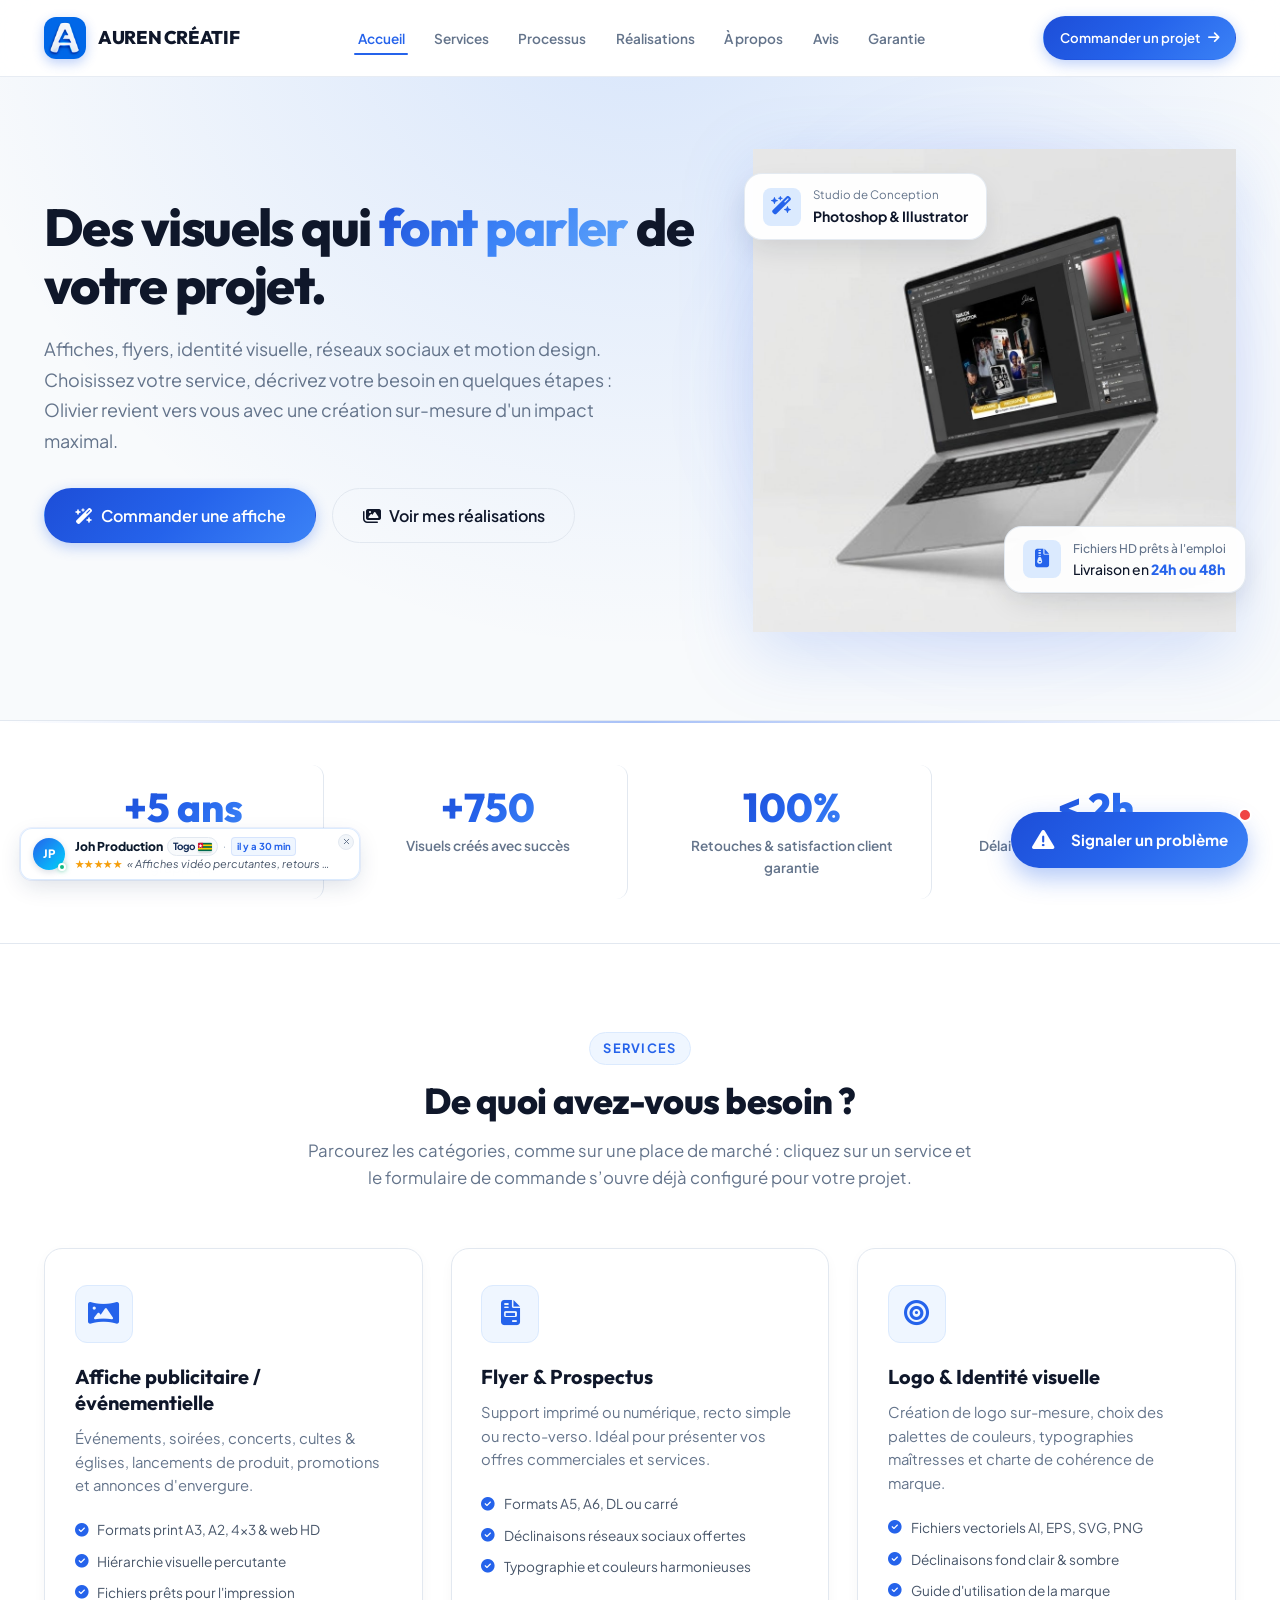
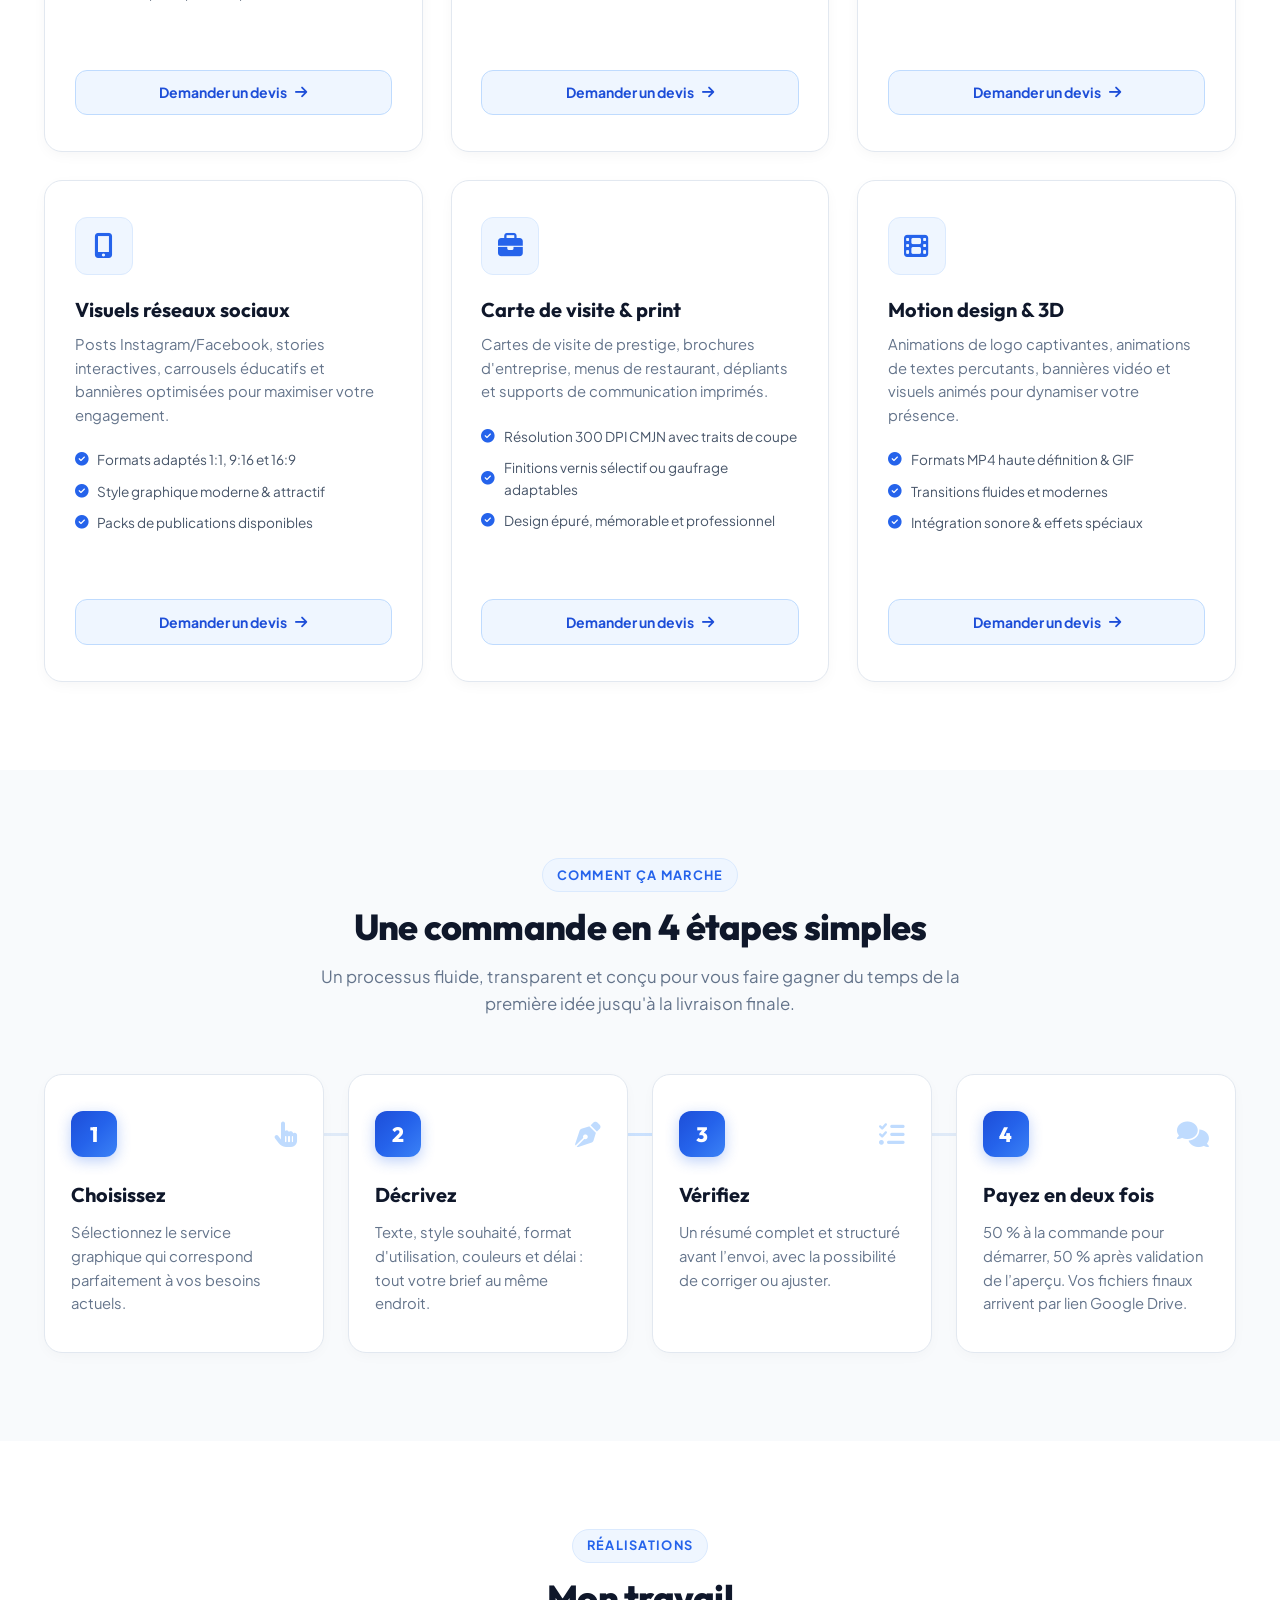
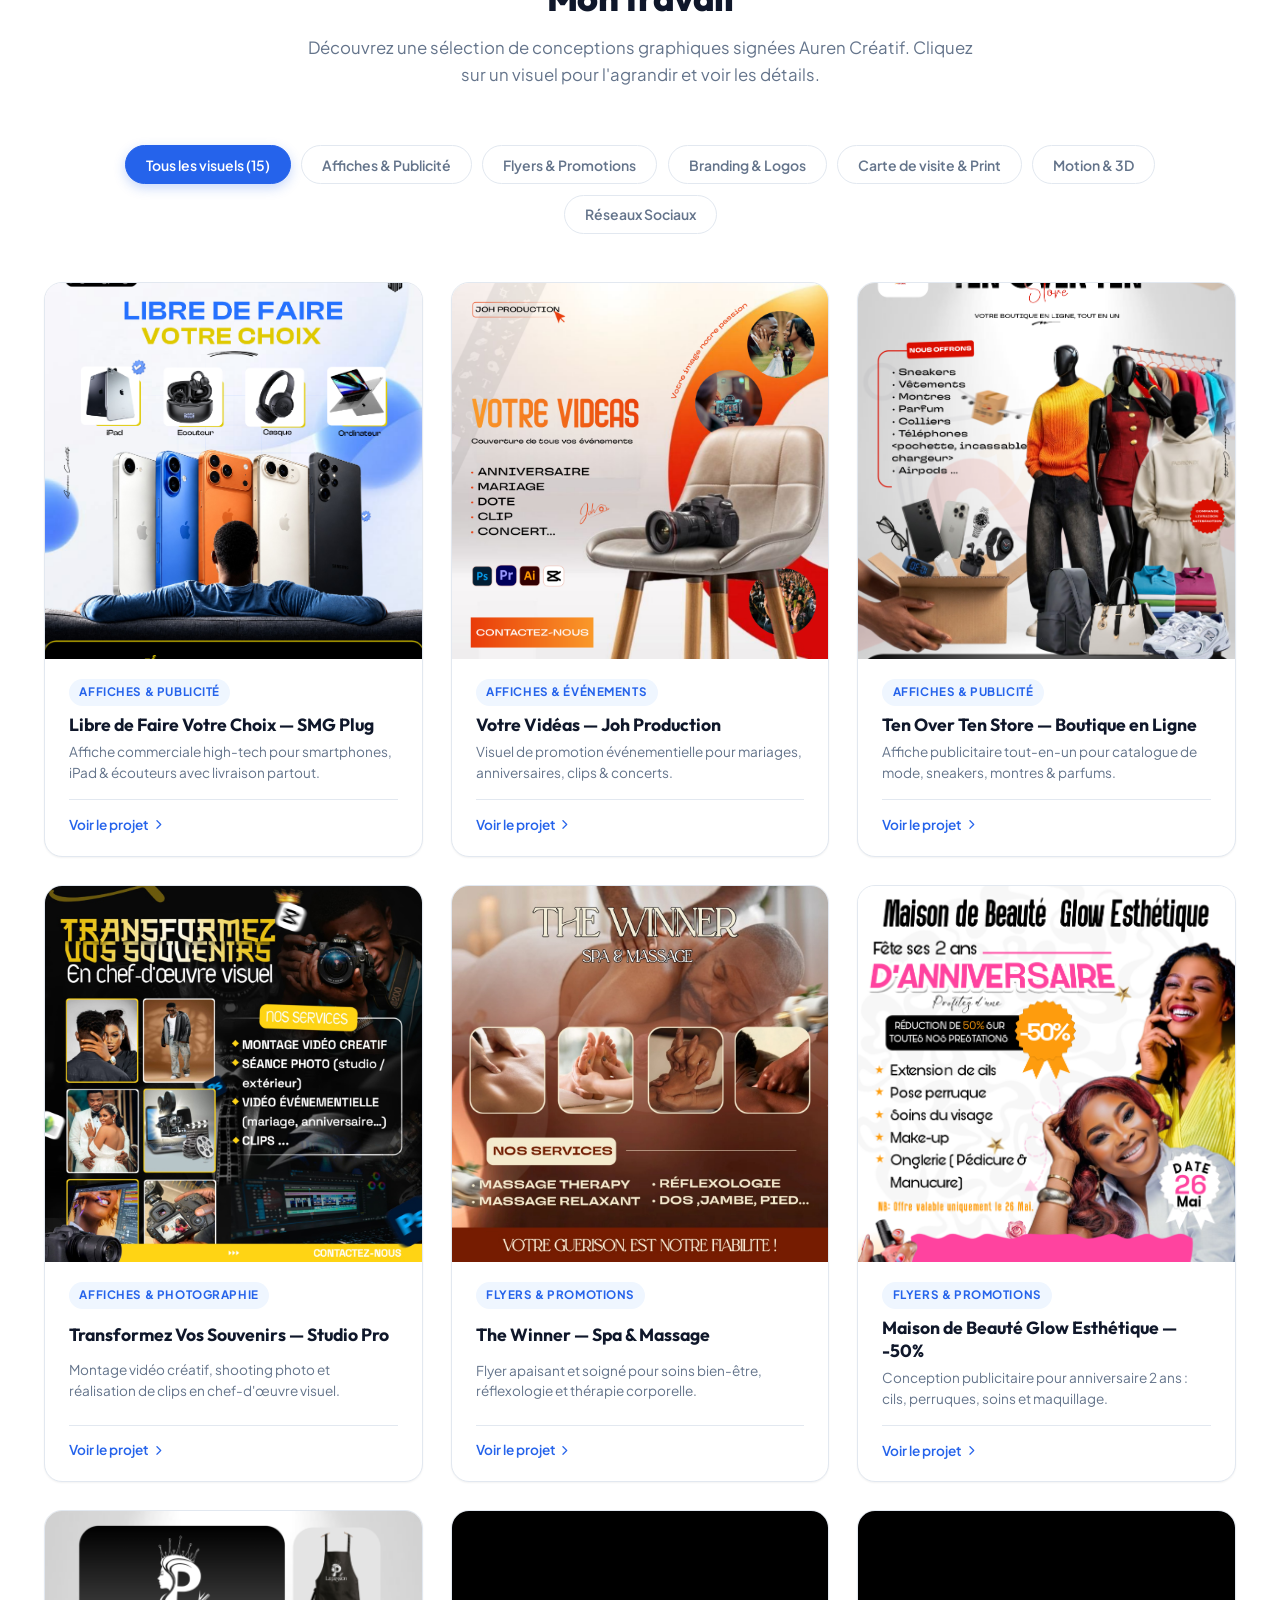
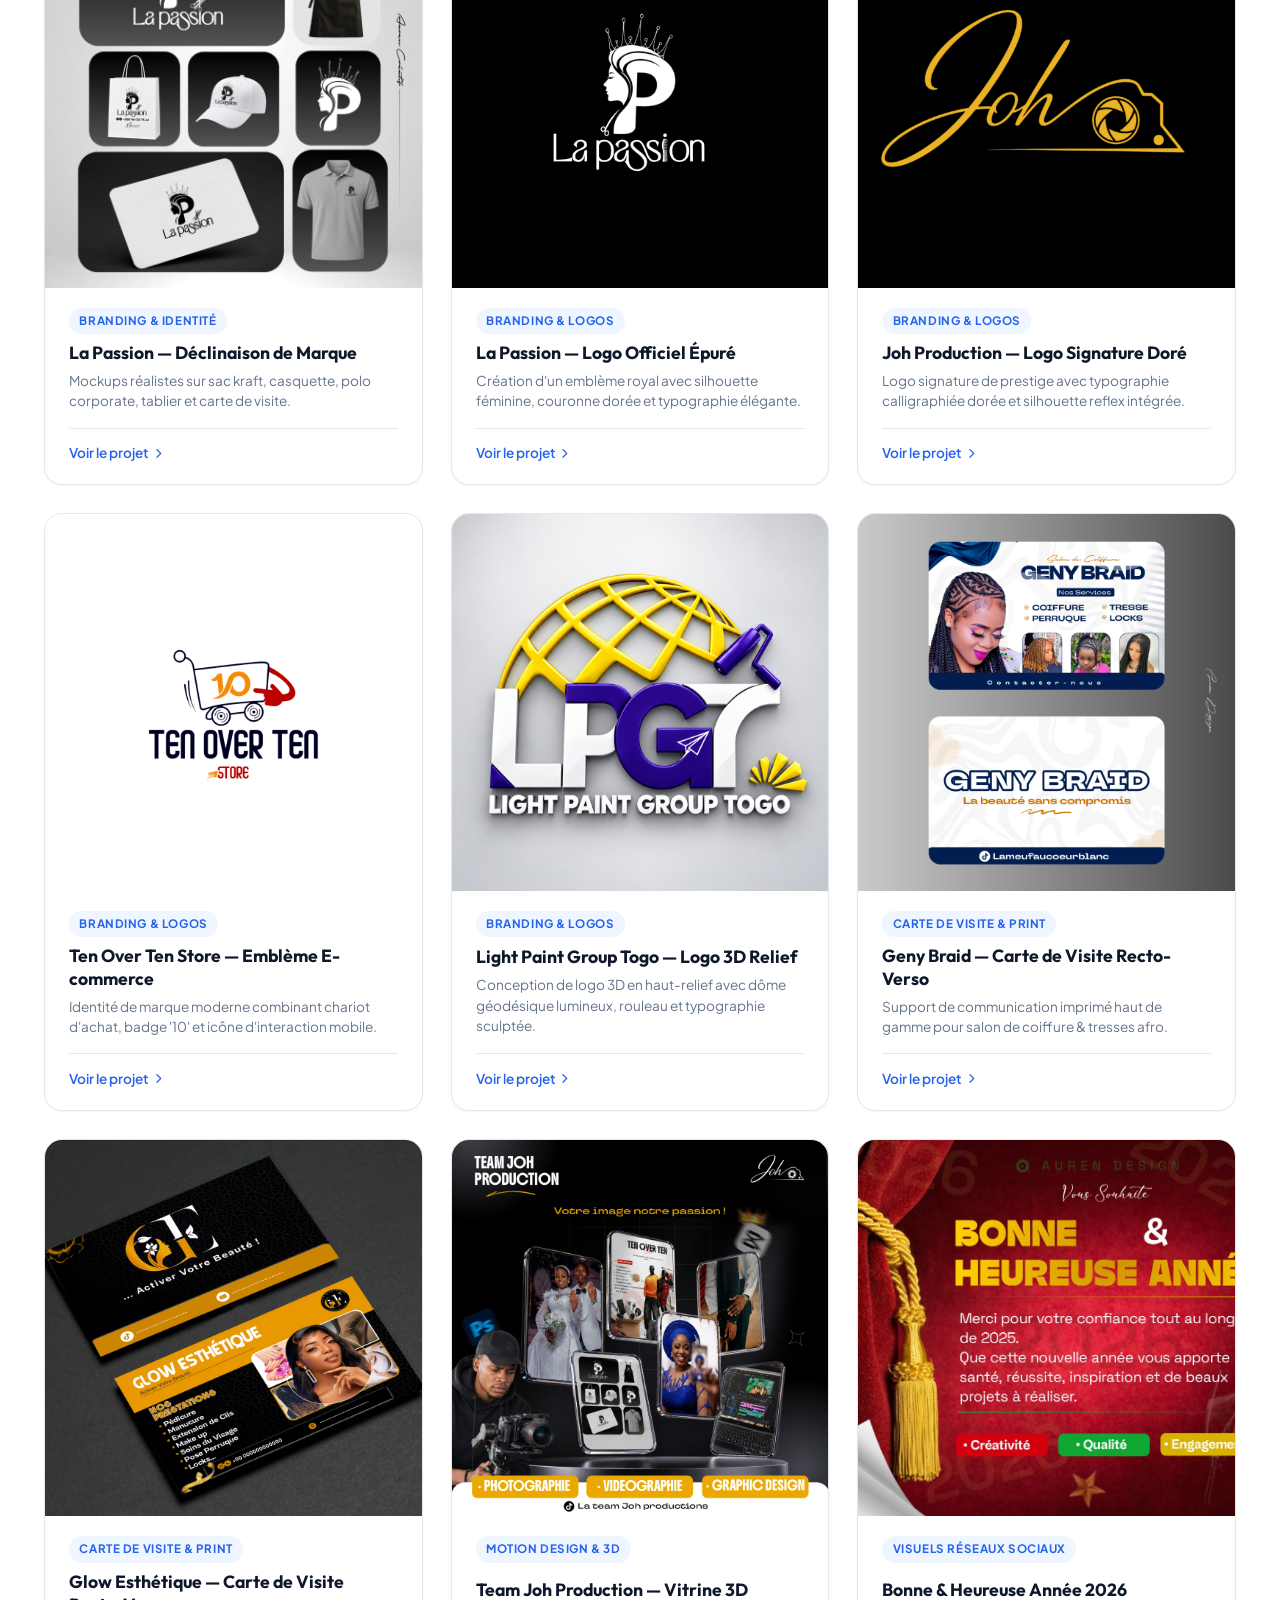
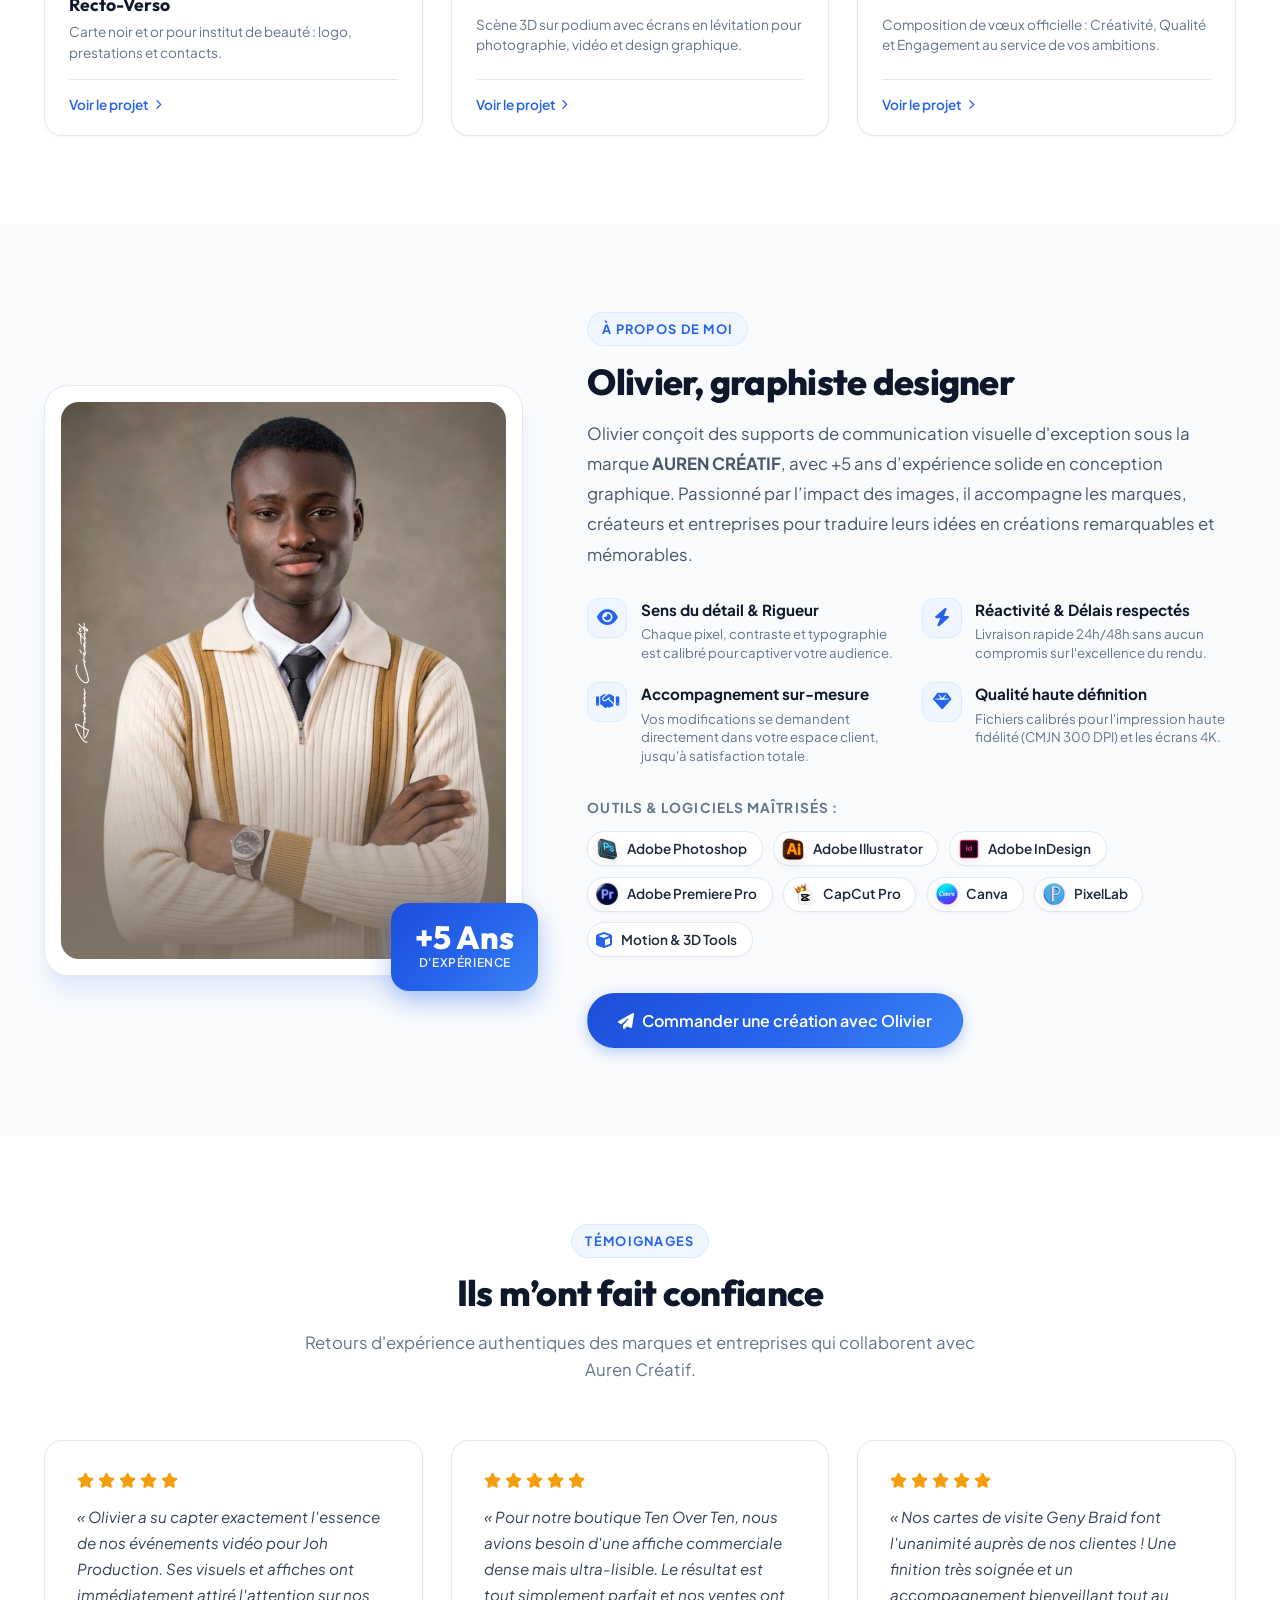
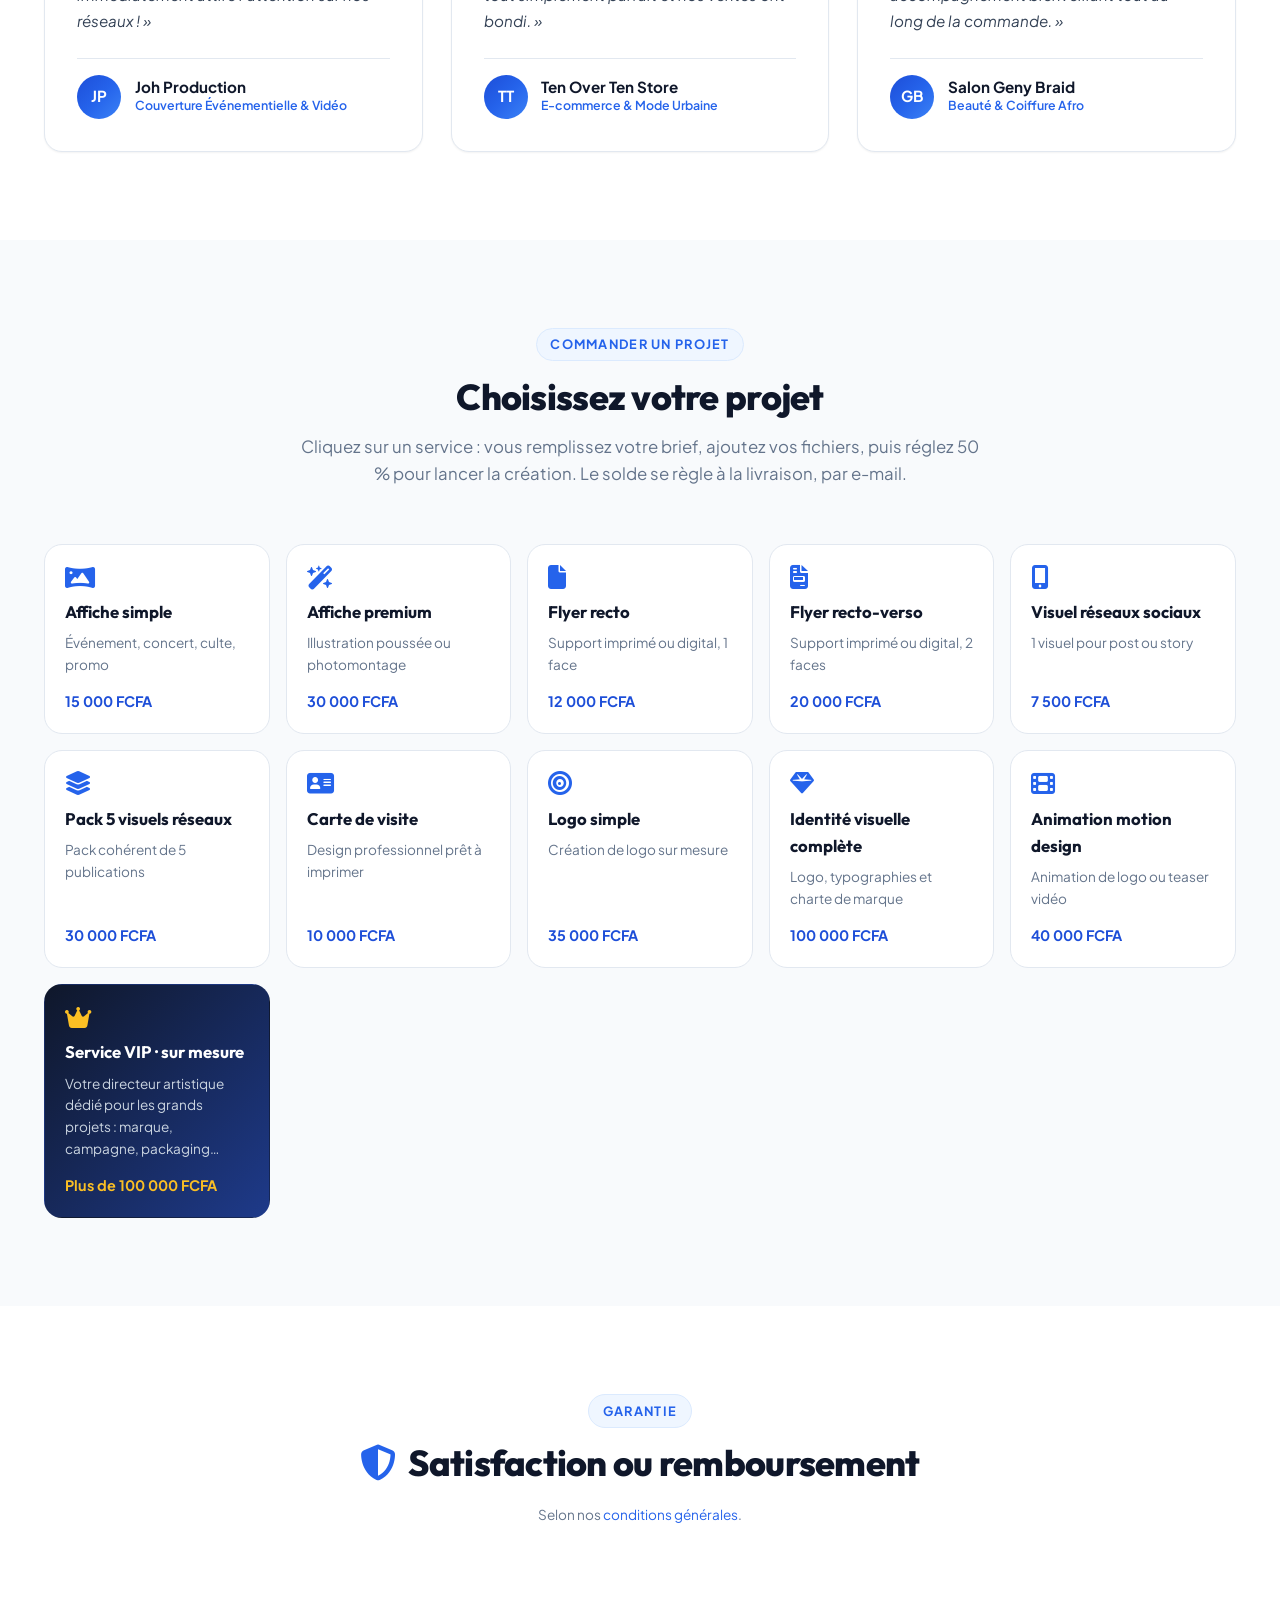
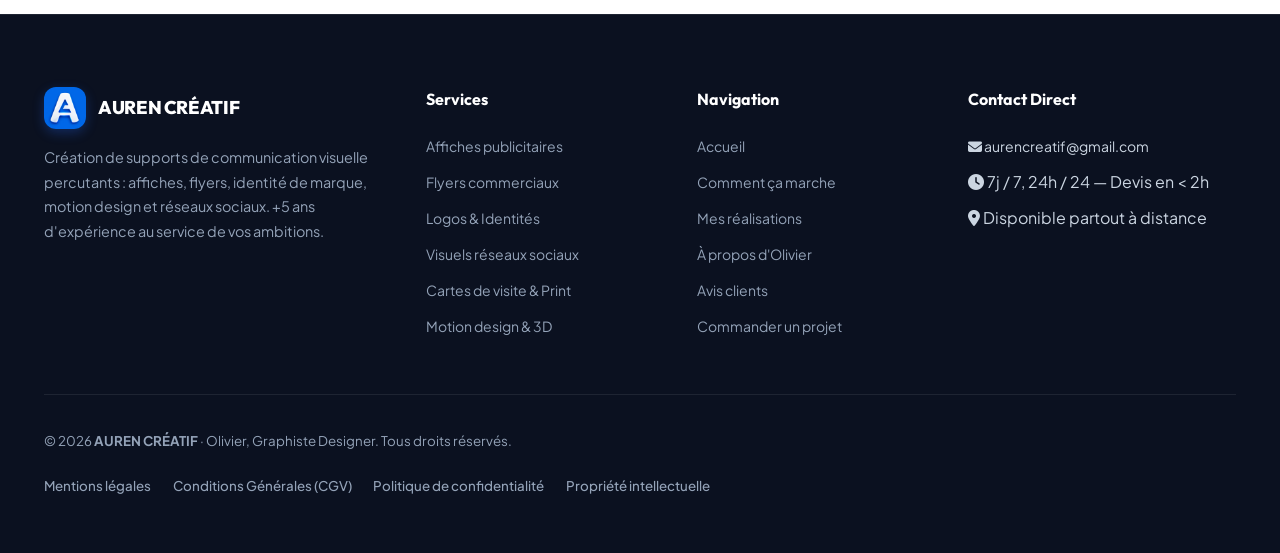
==== commit 222ab9a2: "Design & Mobile : Badges Hero parfaitement integres dans le cadre photo sur mobile + Popup toast tem" ====
--- a/index.html
+++ b/index.html
@@ -1,4 +1,4 @@
-﻿<!DOCTYPE html>
+<!DOCTYPE html>
 <html lang="fr">
 <head>
   <meta charset="UTF-8">
@@ -19,7 +19,7 @@
   <link href="https://fonts.googleapis.com/css2?family=Outfit:wght@400;500;600;700;800&family=Plus+Jakarta+Sans:wght@300;400;500;600;700;800&display=swap" rel="stylesheet">
 
   <!-- Stylesheet -->
-  <link rel="stylesheet" href="assets/css/style.css?v=20261025a">
+  <link rel="stylesheet" href="assets/css/style.css?v=20261031c">
   <link rel="stylesheet" href="assets/css/commande.css?v=20261025c">
 </head>
 <body>
@@ -29,7 +29,7 @@
     <div class="container">
       <nav class="navbar">
         <a href="#accueil" class="brand-logo" aria-label="Auren Créatif Accueil">
-          <img src="assets/images/logo.png" alt="AUREN CRÃ‰ATIF" class="brand-icon" style="object-fit:cover; display:block;">
+          <img src="assets/images/logo.png" alt="AUREN CRÉATIF" class="brand-icon" style="object-fit:cover; display:block;">
           <span class="brand-title">AUREN CRÉATIF</span>
         </a>
 
@@ -1197,9 +1197,45 @@
     </div>
   </div>
 
+  <!-- ==========================================================================
+       POPUP TOAST TÉMOIGNAGES (Format Rectangle Compact & Discret, Bas Gauche)
+       ========================================================================== -->
+  <aside class="social-proof-toast" id="social-proof-toast" role="status" aria-live="polite">
+    <button class="toast-close-btn" id="toast-close-btn" aria-label="Fermer la notification">
+      <svg viewBox="0 0 24 24" width="9" height="9" fill="none" stroke="currentColor" stroke-width="2.5" stroke-linecap="round" stroke-linejoin="round">
+        <line x1="18" y1="6" x2="6" y2="18"></line>
+        <line x1="6" y1="6" x2="18" y2="18"></line>
+      </svg>
+    </button>
+
+    <div class="toast-avatar-box">
+      <div class="toast-avatar" id="toast-avatar">JP</div>
+      <span class="toast-live-dot" title="Avis vérifié"></span>
+    </div>
+
+    <div class="toast-content">
+      <!-- Ligne 1 : Nom + Pays avec Drapeau + Temps variable -->
+      <div class="toast-top-row">
+        <span class="toast-name" id="toast-name">Joh Production</span>
+        <span class="toast-country-badge" id="toast-country-wrapper">
+          <span class="toast-country-label" id="toast-country-name">Togo</span>
+          <span class="toast-flag-box" id="toast-flag-box"></span>
+        </span>
+        <span class="toast-sep">·</span>
+        <span class="toast-time-badge" id="toast-time">il y a 30 min</span>
+      </div>
+
+      <!-- Ligne 2 : Étoiles dorées + Témoignage client compact -->
+      <div class="toast-quote-row">
+        <span class="toast-stars" aria-label="5 étoiles">★★★★★</span>
+        <p class="toast-quote" id="toast-quote">« Affiches vidéo percutantes, retours au top ! »</p>
+      </div>
+    </div>
+  </aside>
+
   <!-- Main JavaScript File -->
   <script src="assets/js/config.js?v=20261024u"></script>
-  <script src="assets/js/main.js?v=20261025b"></script>
+  <script src="assets/js/main.js?v=20261031c"></script>
   <script src="assets/js/carrousel.js?v=20261024w"></script>
 </body>
 </html>
--- a/assets/css/style.css
+++ b/assets/css/style.css
@@ -4401,34 +4401,132 @@
 
 @media (max-width: 768px) {
   .hero-media-wrapper {
-    flex-direction: row;
-    padding: 2.75rem 0 2.5rem;
-    margin: 0 auto 1.75rem;
-    gap: 0;
-  }
-  .hero-laptop-card { max-width: 440px; }
+    position: relative !important;
+    width: 100% !important;
+    max-width: 440px !important;
+    padding: 0 !important;
+    margin: 0.5rem auto 1.75rem !important;
+    min-height: auto !important;
+    display: flex !important;
+    justify-content: center !important;
+    align-items: center !important;
+    gap: 0 !important;
+  }
+  .hero-laptop-card {
+    position: relative !important;
+    width: 100% !important;
+    max-width: 100% !important;
+    margin: 0 !important;
+  }
+  .hero-laptop-img {
+    width: 100% !important;
+    height: auto !important;
+    display: block !important;
+  }
   .floating-badge {
     position: absolute !important;
     animation: float 4s ease-in-out infinite !important;
-    width: auto;
-    max-width: none;
-    padding: 0.5rem 0.75rem;
-    gap: 0.55rem;
-    box-shadow: 0 10px 24px -6px rgba(15, 23, 42, 0.18);
-    text-align: left;
-  }
-  .floating-badge.badge-top-left { top: 0; left: 0; margin: 0; order: 0; }
-  .floating-badge.badge-bottom-right { bottom: 0; right: 0; margin: 0; order: 0; animation-delay: 2s !important; }
-  .floating-icon { width: 30px; height: 30px; font-size: 0.95rem; flex-shrink: 0; }
-  .floating-badge .floating-text-sm { font-size: 0.65rem !important; }
-  .floating-badge .floating-text-lg { font-size: 0.78rem !important; }
-}
-
-@media (max-width: 380px) {
-  .floating-badge { padding: 0.4rem 0.6rem; }
-  .floating-icon { width: 26px; height: 26px; font-size: 0.85rem; }
-  .floating-badge .floating-text-sm { font-size: 0.6rem !important; }
-  .floating-badge .floating-text-lg { font-size: 0.72rem !important; }
+    width: auto !important;
+    max-width: calc(100% - 24px) !important;
+    padding: 0.48rem 0.72rem !important;
+    gap: 0.5rem !important;
+    box-shadow: 0 10px 24px -6px rgba(15, 23, 42, 0.22) !important;
+    backdrop-filter: blur(12px) !important;
+    -webkit-backdrop-filter: blur(12px) !important;
+    background: rgba(255, 255, 255, 0.95) !important;
+    border: 1px solid rgba(226, 232, 240, 0.95) !important;
+    text-align: left !important;
+    z-index: 5 !important;
+    transform: none !important;
+  }
+  .floating-badge.badge-top-left {
+    top: 14px !important;
+    left: 14px !important;
+    bottom: auto !important;
+    right: auto !important;
+    margin: 0 !important;
+    order: 0 !important;
+  }
+  .floating-badge.badge-bottom-right {
+    bottom: 14px !important;
+    right: 14px !important;
+    top: auto !important;
+    left: auto !important;
+    margin: 0 !important;
+    order: 0 !important;
+    animation-delay: 2s !important;
+  }
+  .floating-icon {
+    width: 28px !important;
+    height: 28px !important;
+    font-size: 0.9rem !important;
+    flex-shrink: 0 !important;
+  }
+  .floating-badge .floating-text-sm {
+    font-size: 0.62rem !important;
+    line-height: 1.15 !important;
+  }
+  .floating-badge .floating-text-lg {
+    font-size: 0.74rem !important;
+    line-height: 1.2 !important;
+    font-weight: 700 !important;
+  }
+}
+
+@media (max-width: 440px) {
+  .hero-media-wrapper {
+    max-width: 100% !important;
+  }
+  .floating-badge {
+    padding: 0.36rem 0.52rem !important;
+    gap: 0.4rem !important;
+    border-radius: 10px !important;
+  }
+  .floating-badge.badge-top-left {
+    top: 9px !important;
+    left: 9px !important;
+  }
+  .floating-badge.badge-bottom-right {
+    bottom: 9px !important;
+    right: 9px !important;
+  }
+  .floating-icon {
+    width: 24px !important;
+    height: 24px !important;
+    font-size: 0.78rem !important;
+  }
+  .floating-badge .floating-text-sm {
+    font-size: 0.55rem !important;
+  }
+  .floating-badge .floating-text-lg {
+    font-size: 0.66rem !important;
+  }
+}
+
+@media (max-width: 360px) {
+  .floating-badge {
+    padding: 0.3rem 0.45rem !important;
+    gap: 0.35rem !important;
+  }
+  .floating-badge.badge-top-left {
+    top: 6px !important;
+    left: 6px !important;
+  }
+  .floating-badge.badge-bottom-right {
+    bottom: 6px !important;
+    right: 6px !important;
+  }
+  .floating-icon {
+    width: 22px !important;
+    height: 22px !important;
+    font-size: 0.7rem !important;
+  }
+  .floating-badge .floating-text-sm {
+    font-size: 0.5rem !important;
+  }
+  .floating-badge .floating-text-lg {
+    font-size: 0.62rem !important;
+  }
 }
 
 @media (prefers-reduced-motion: reduce) {
@@ -4532,3 +4630,221 @@
   .carrousel-points button.actif { width: 22px; background: var(--primary-600); }
   .carrousel-points button:focus-visible { outline: 2px solid var(--primary-600); outline-offset: 2px; }
 }
+
+/* ==========================================================================
+   POPUP TOAST TÉMOIGNAGES (Format Rectangle Compact & Discret, Bas Gauche)
+   ========================================================================== */
+.social-proof-toast {
+  position: fixed;
+  bottom: 20px;
+  left: 20px;
+  z-index: 1050;
+  width: auto;
+  max-width: 340px;
+  background: rgba(255, 255, 255, 0.98);
+  backdrop-filter: blur(14px);
+  -webkit-backdrop-filter: blur(14px);
+  border: 1px solid rgba(219, 234, 254, 0.95);
+  border-radius: 12px;
+  box-shadow: 0 8px 24px -4px rgba(16, 42, 86, 0.16), 0 0 0 1px rgba(37, 99, 235, 0.08);
+  padding: 0.5rem 0.75rem;
+  display: flex;
+  align-items: center;
+  gap: 0.6rem;
+  transform: translateY(140%);
+  opacity: 0;
+  pointer-events: none;
+  transition: transform 0.35s cubic-bezier(0.16, 1, 0.3, 1), opacity 0.35s cubic-bezier(0.16, 1, 0.3, 1);
+  box-sizing: border-box;
+}
+
+.social-proof-toast.show {
+  transform: translateY(0);
+  opacity: 1;
+  pointer-events: auto;
+}
+
+.toast-avatar-box {
+  position: relative;
+  flex-shrink: 0;
+}
+
+.toast-avatar {
+  width: 32px;
+  height: 32px;
+  border-radius: 50%;
+  color: #FFFFFF;
+  display: flex;
+  align-items: center;
+  justify-content: center;
+  font-weight: 800;
+  font-size: 0.72rem;
+  box-shadow: 0 2px 6px rgba(16, 42, 86, 0.16);
+  transition: background 0.3s ease;
+}
+
+.toast-live-dot {
+  position: absolute;
+  bottom: -1px;
+  right: -1px;
+  width: 8px;
+  height: 8px;
+  background: #10B981;
+  border: 2px solid #FFFFFF;
+  border-radius: 50%;
+  box-shadow: 0 0 5px rgba(16, 185, 129, 0.6);
+  animation: liveDotPulse 2s infinite;
+}
+
+@keyframes liveDotPulse {
+  0% { box-shadow: 0 0 0 0 rgba(16, 185, 129, 0.7); }
+  70% { box-shadow: 0 0 0 4px rgba(16, 185, 129, 0); }
+  100% { box-shadow: 0 0 0 0 rgba(16, 185, 129, 0); }
+}
+
+.toast-content {
+  flex-grow: 1;
+  min-width: 0;
+  padding-right: 14px;
+}
+
+.toast-top-row {
+  display: flex;
+  align-items: center;
+  gap: 0.3rem;
+  min-width: 0;
+  white-space: nowrap;
+}
+
+.toast-name {
+  font-size: 0.76rem;
+  font-weight: 800;
+  color: #0B192C;
+  white-space: nowrap;
+}
+
+.toast-country-badge {
+  display: inline-flex;
+  align-items: center;
+  gap: 0.2rem;
+  font-size: 0.62rem;
+  color: #475569;
+  background: #F8FAFC;
+  padding: 0.04rem 0.3rem;
+  border-radius: 9999px;
+  border: 1px solid #E2E8F0;
+  white-space: nowrap;
+}
+
+.toast-country-label {
+  font-weight: 700;
+  color: #102A56;
+}
+
+.toast-flag-box {
+  display: inline-flex;
+  align-items: center;
+  justify-content: center;
+  line-height: 1;
+}
+
+.toast-flag-box .flag-svg {
+  width: 14px;
+  height: 10px;
+  display: inline-block;
+  vertical-align: middle;
+  border-radius: 2px;
+  box-shadow: 0 1px 2px rgba(0, 0, 0, 0.15);
+}
+
+.toast-sep {
+  color: #94A3B8;
+  font-size: 0.65rem;
+}
+
+.toast-time-badge {
+  font-size: 0.6rem;
+  color: #2563EB;
+  background: #EFF6FF;
+  padding: 0.04rem 0.3rem;
+  border-radius: 4px;
+  font-weight: 700;
+  white-space: nowrap;
+  border: 1px solid rgba(37, 99, 235, 0.12);
+}
+
+.toast-quote-row {
+  display: flex;
+  align-items: center;
+  gap: 0.3rem;
+  margin-top: 1px;
+  min-width: 0;
+}
+
+.toast-stars {
+  color: #F59E0B;
+  font-size: 0.66rem;
+  letter-spacing: 0.5px;
+  line-height: 1;
+  flex-shrink: 0;
+}
+
+.toast-quote {
+  font-size: 0.68rem;
+  color: #475569;
+  line-height: 1.25;
+  margin: 0;
+  font-style: italic;
+  white-space: nowrap;
+  overflow: hidden;
+  text-overflow: ellipsis;
+  max-width: 215px;
+}
+
+.toast-close-btn {
+  position: absolute;
+  top: 5px;
+  right: 5px;
+  width: 16px;
+  height: 16px;
+  border-radius: 50%;
+  background: #F1F5F9;
+  border: 1px solid #E2E8F0;
+  color: #64748B;
+  display: flex;
+  align-items: center;
+  justify-content: center;
+  cursor: pointer;
+  transition: all 0.2s ease;
+  padding: 0;
+  z-index: 2;
+}
+
+.toast-close-btn:hover {
+  background: #E2E8F0;
+  color: #0B192C;
+  transform: scale(1.1);
+}
+
+@media (max-width: 600px) {
+  .social-proof-toast {
+    bottom: 14px;
+    left: 12px;
+    max-width: calc(100% - 76px);
+    padding: 0.4rem 0.6rem;
+    gap: 0.45rem;
+  }
+  .toast-avatar {
+    width: 28px;
+    height: 28px;
+    font-size: 0.68rem;
+  }
+  .toast-name {
+    font-size: 0.72rem;
+  }
+  .toast-quote {
+    font-size: 0.64rem;
+    max-width: 175px;
+  }
+}
+
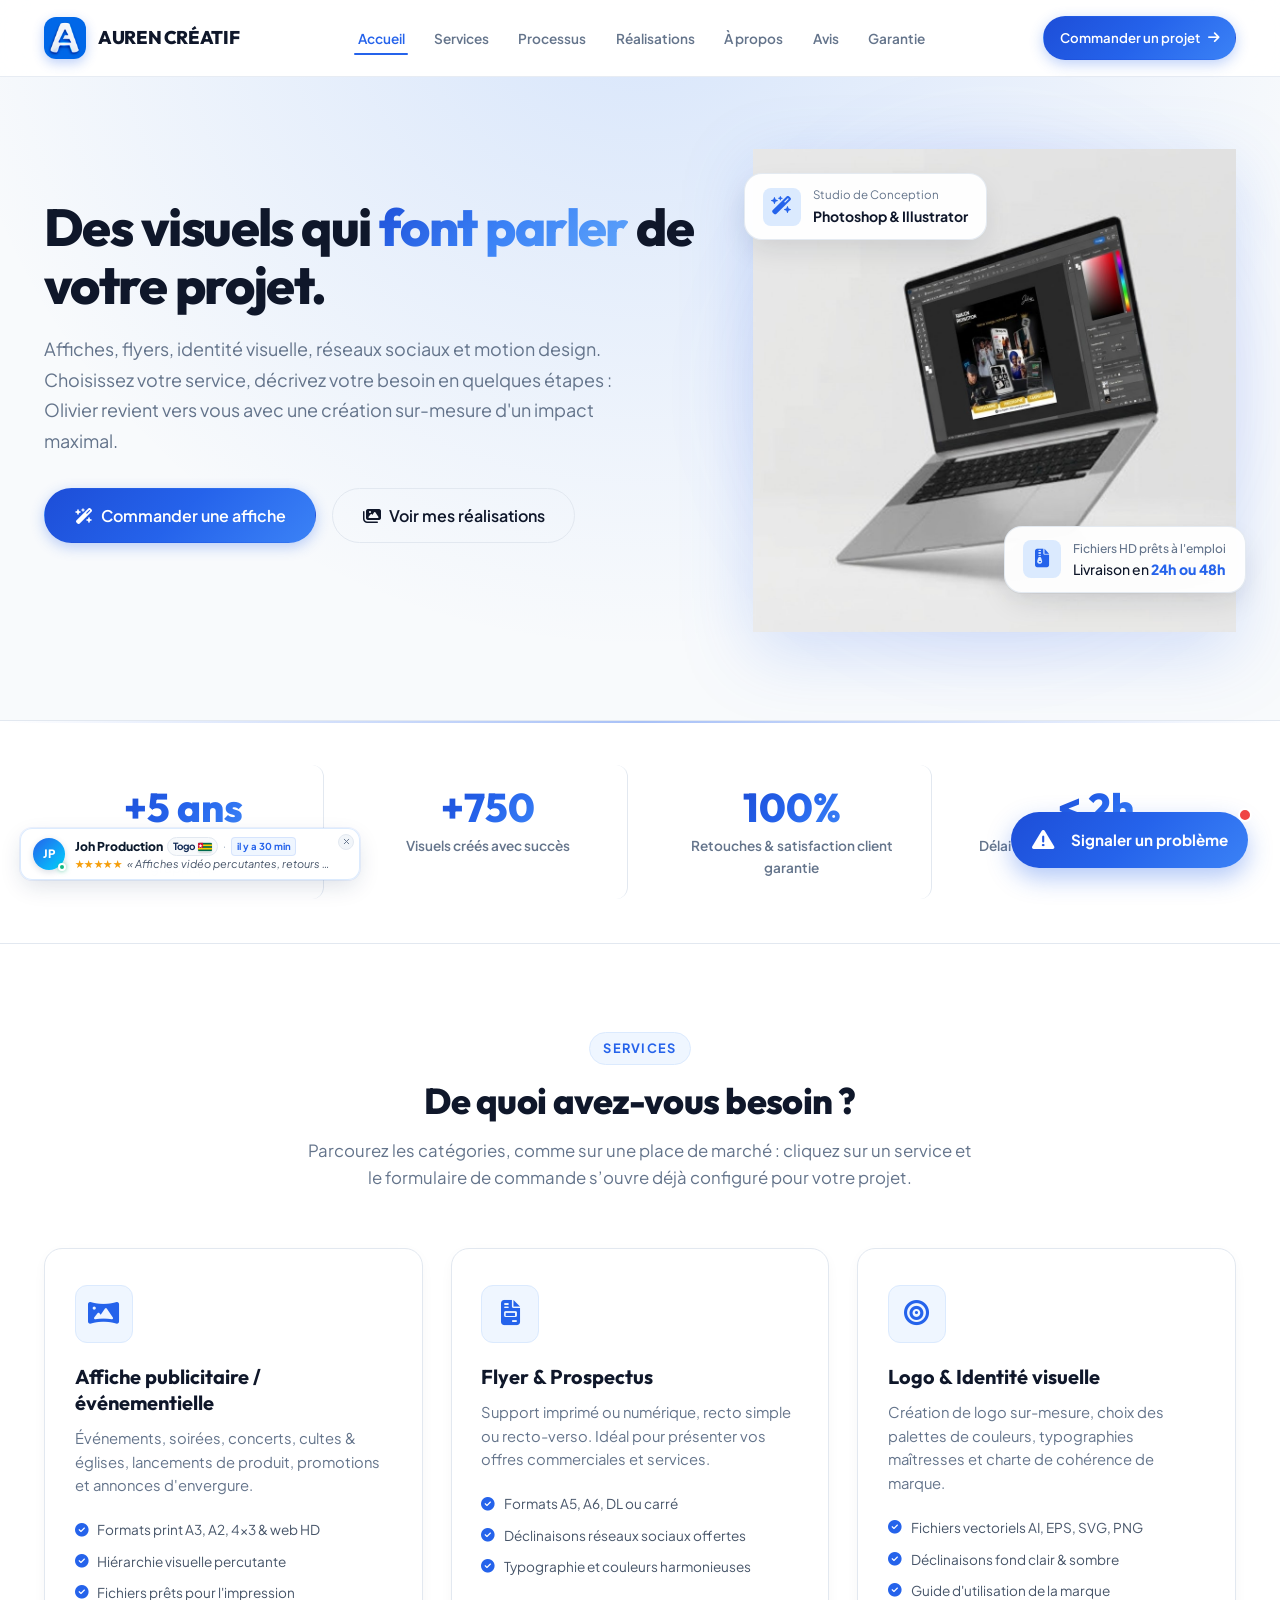
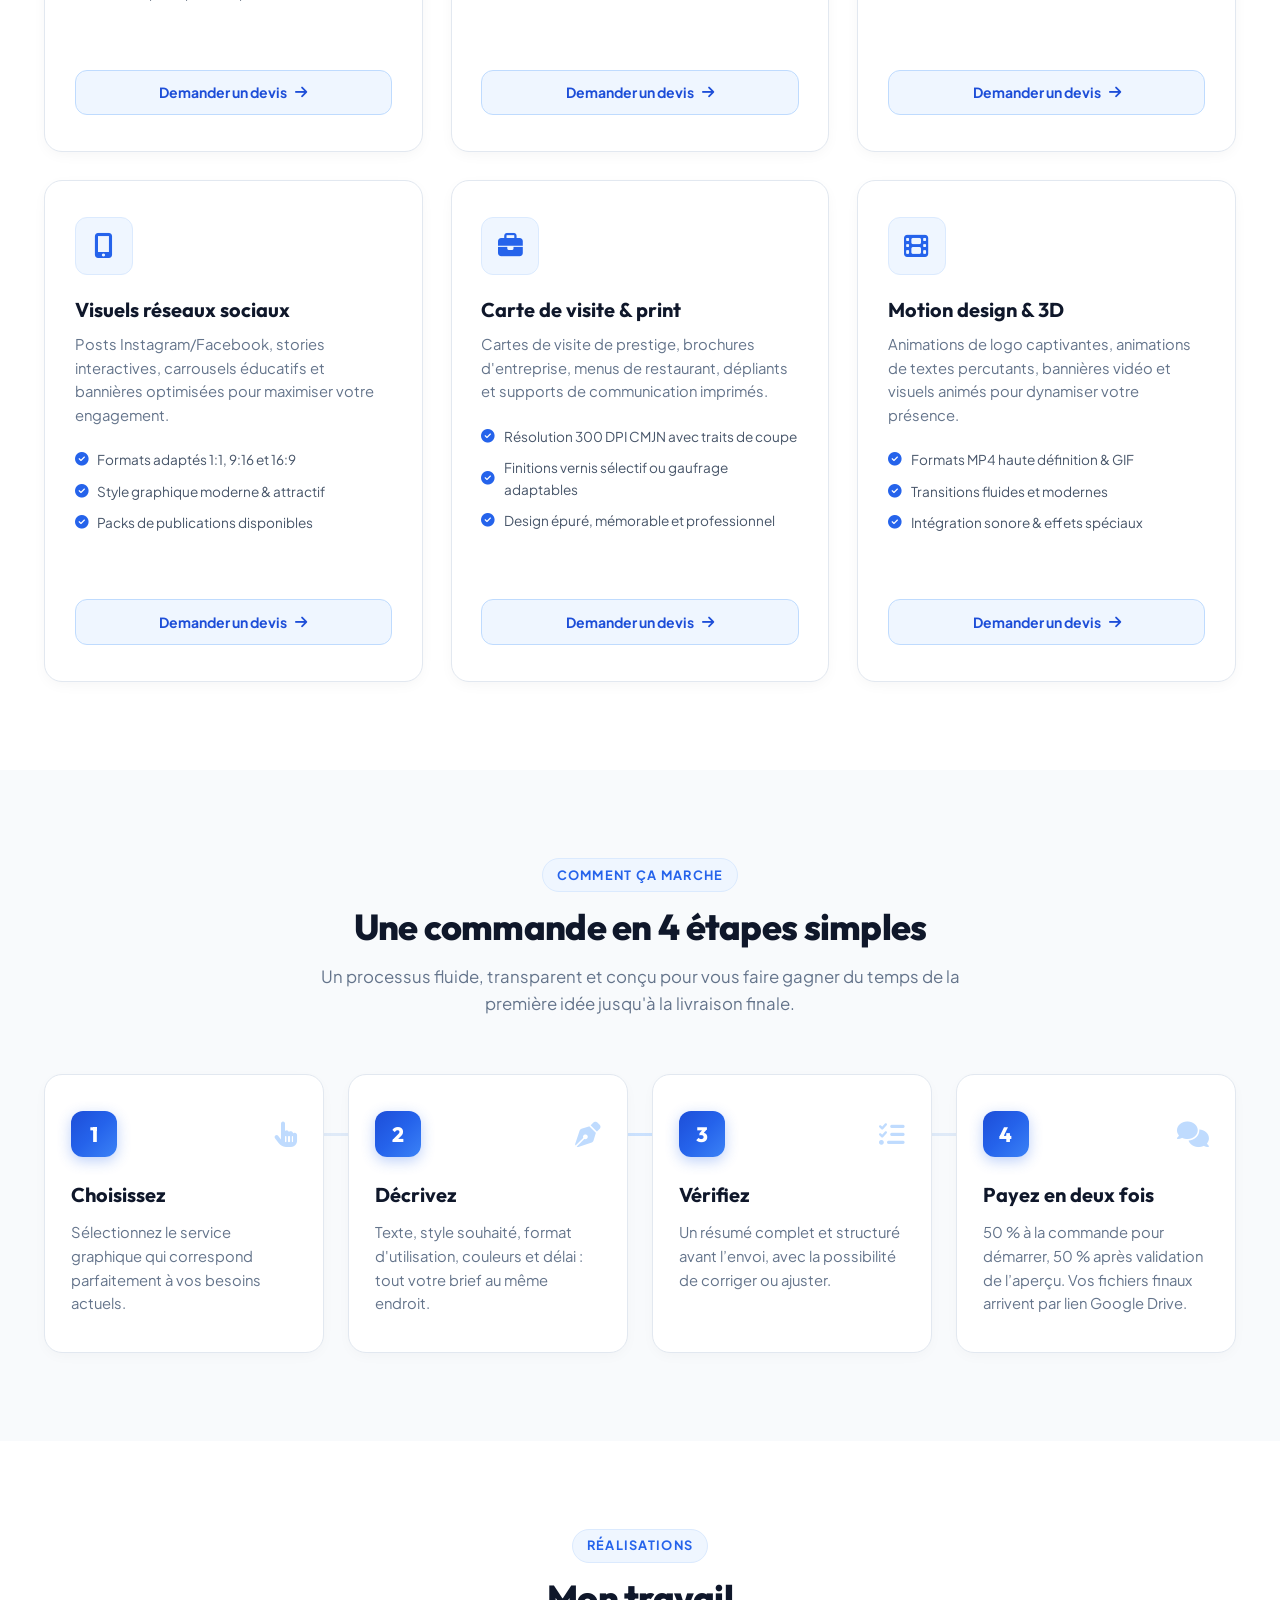
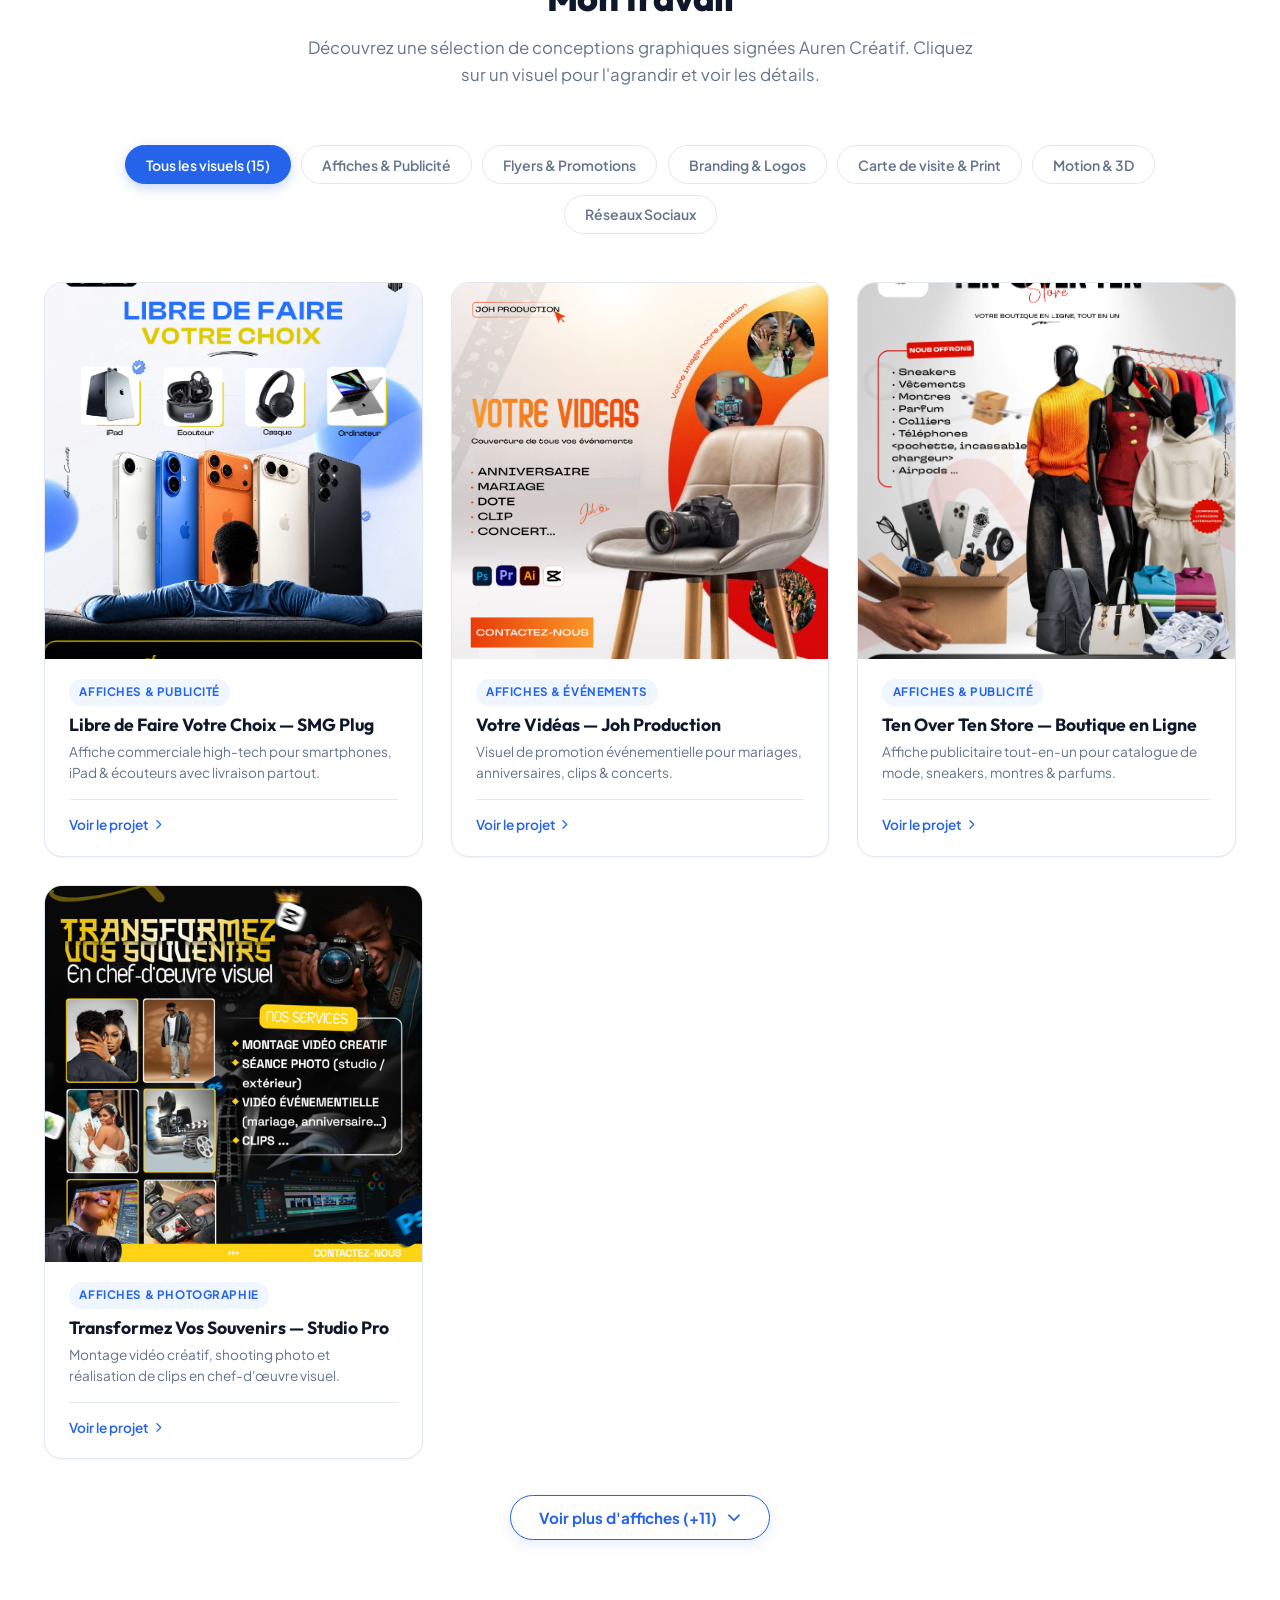
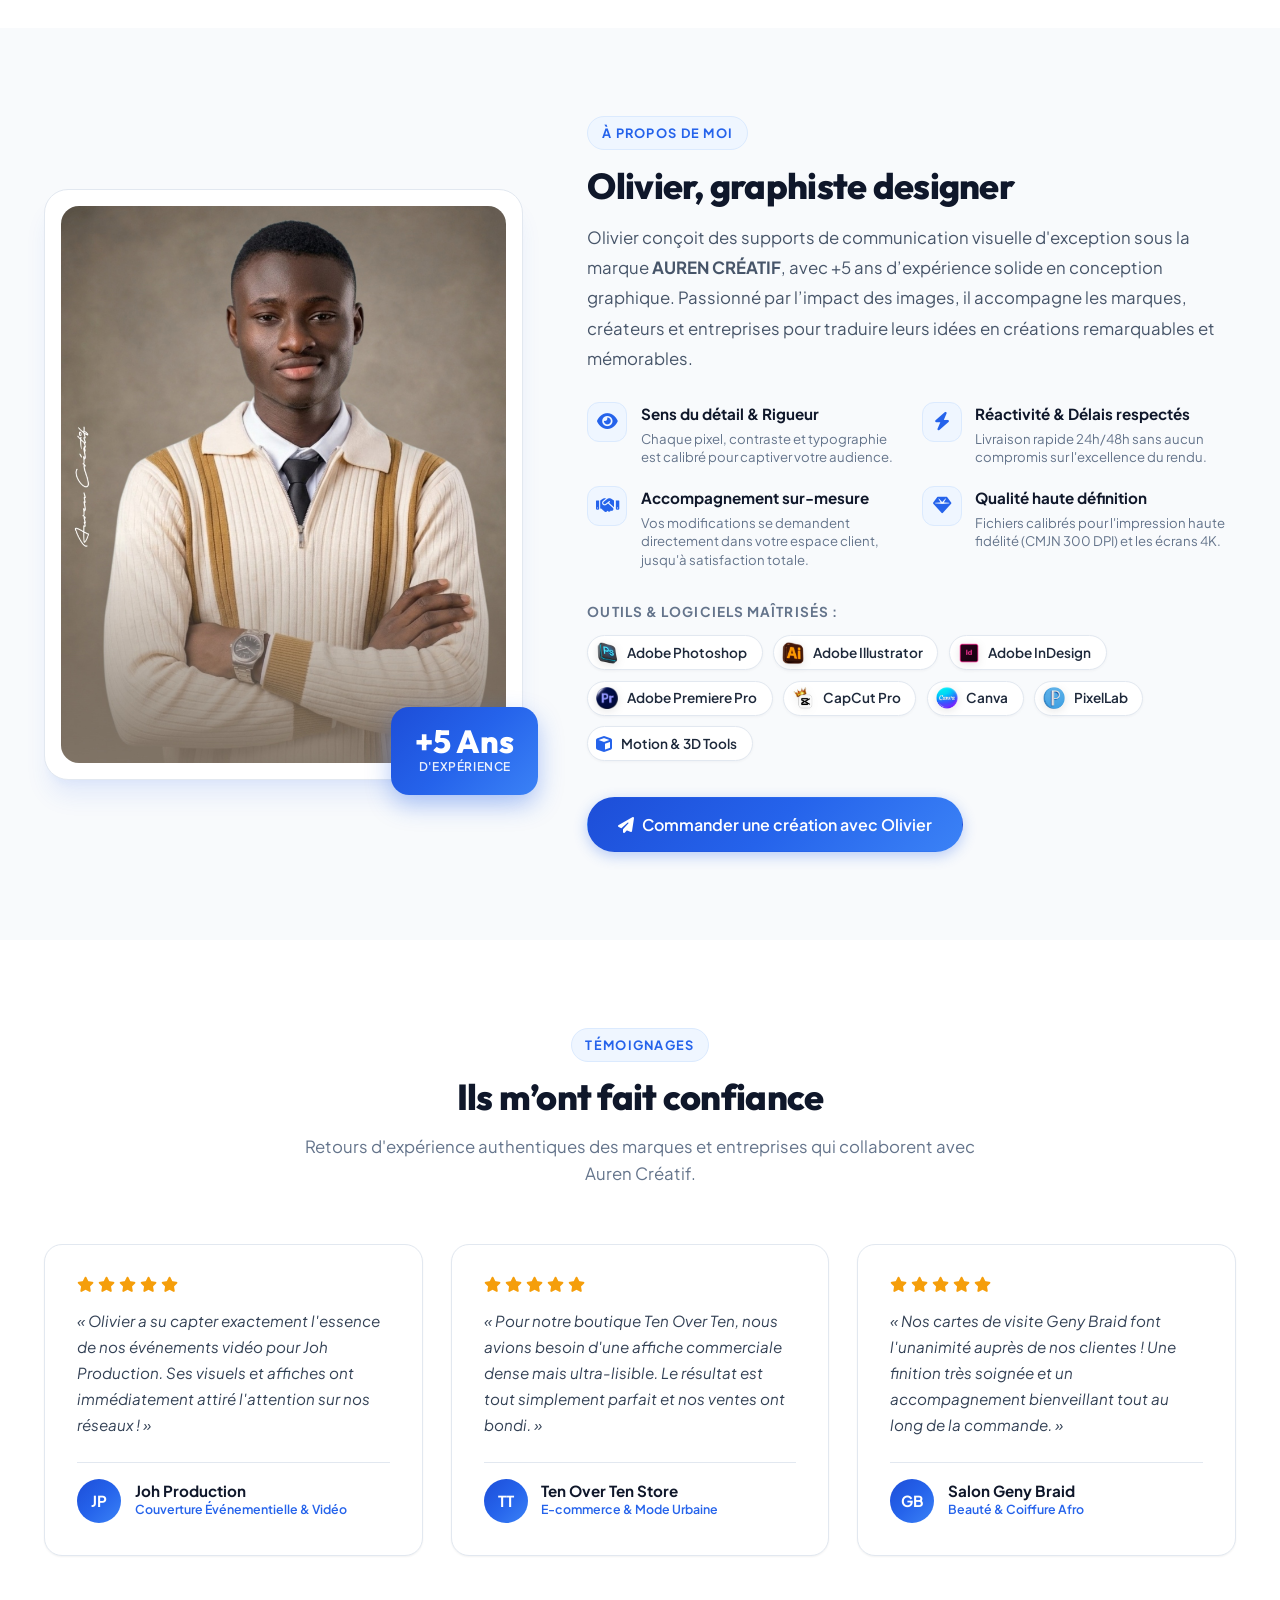
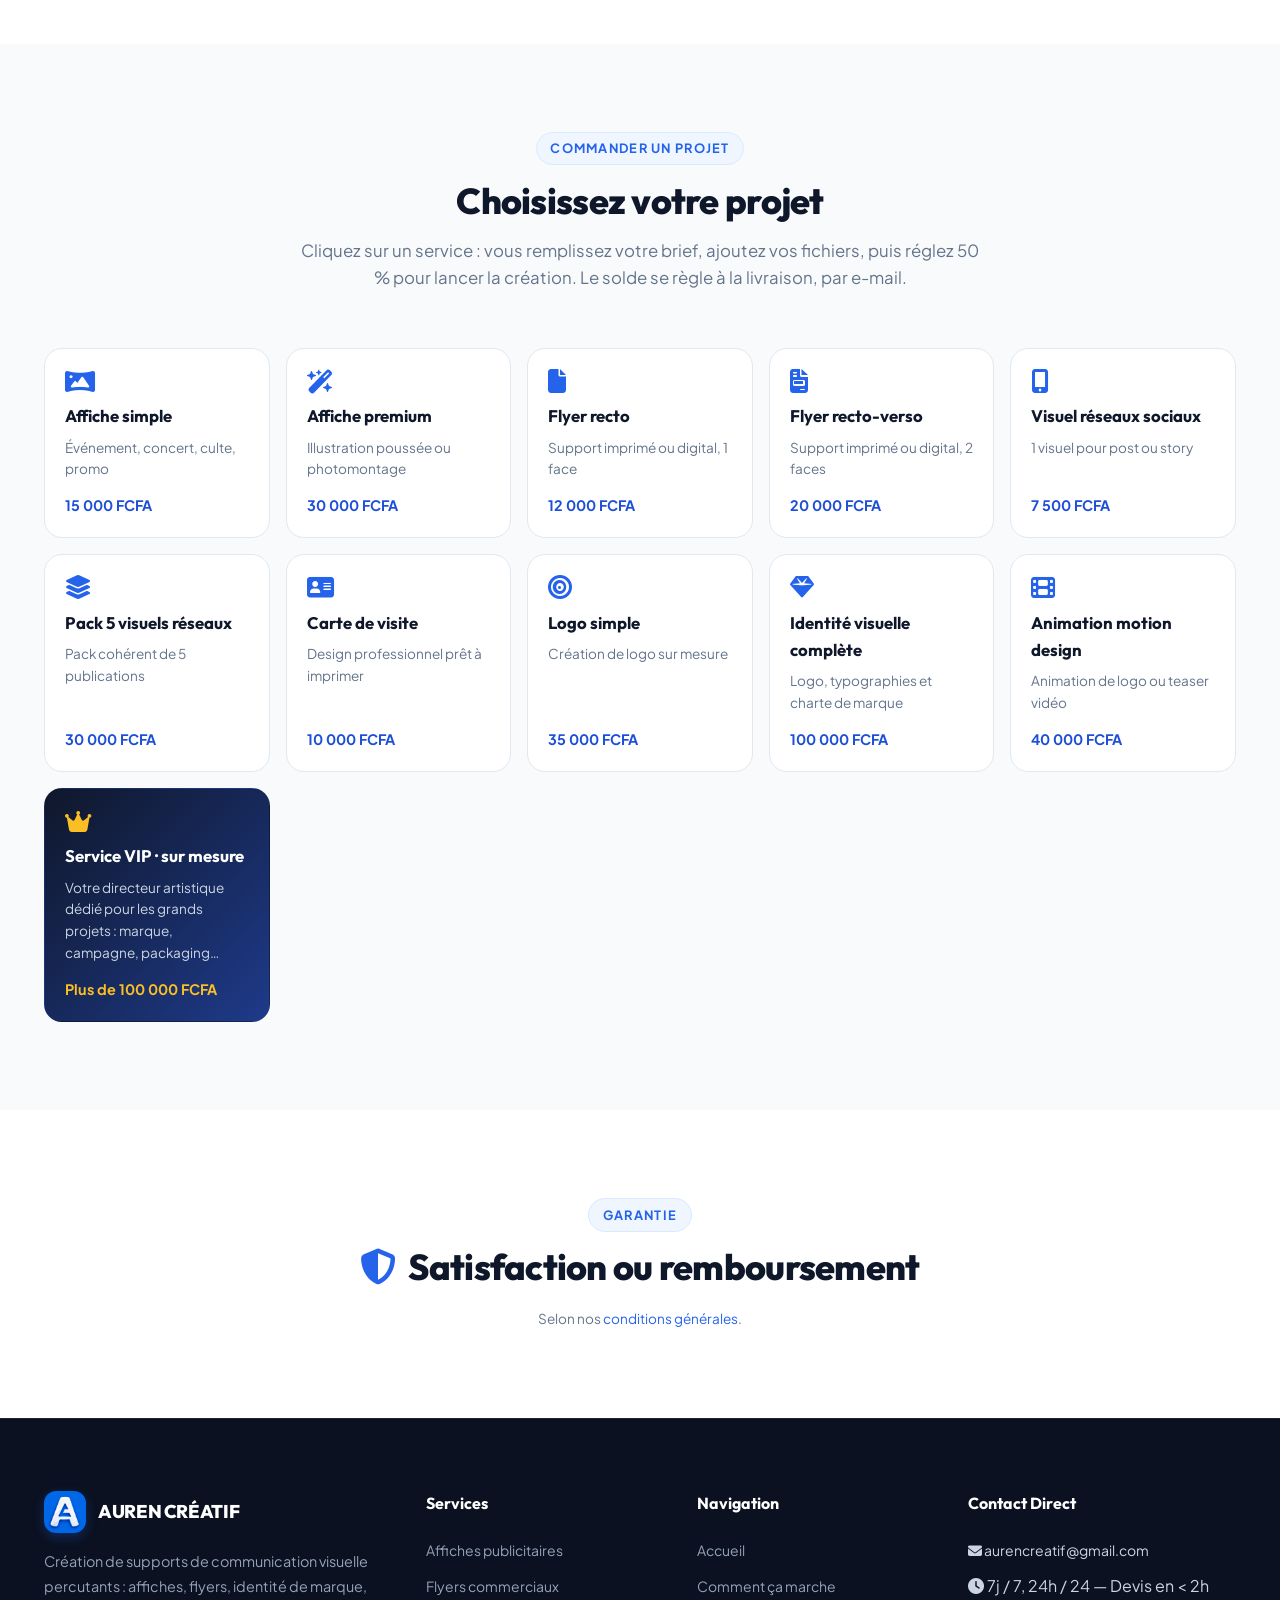
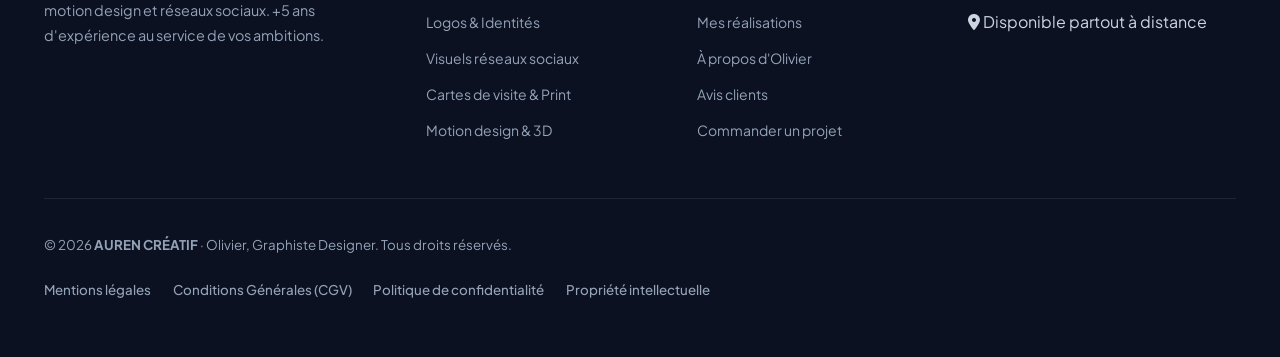
==== commit d367f4e8: "Portfolio : Pagination a 4 affiches avec option Voir plus / Reduire + Popup temoignages ultra-compac" ====
--- a/index.html
+++ b/index.html
@@ -19,7 +19,7 @@
   <link href="https://fonts.googleapis.com/css2?family=Outfit:wght@400;500;600;700;800&family=Plus+Jakarta+Sans:wght@300;400;500;600;700;800&display=swap" rel="stylesheet">
 
   <!-- Stylesheet -->
-  <link rel="stylesheet" href="assets/css/style.css?v=20261031c">
+  <link rel="stylesheet" href="assets/css/style.css?v=20261031d">
   <link rel="stylesheet" href="assets/css/commande.css?v=20261025c">
 </head>
 <body>
@@ -657,6 +657,14 @@
           </div>
         </div>
 
+      </div>
+
+      <!-- Option Voir plus d'affiches (Pagination / Réduction de la page) -->
+      <div class="portfolio-more-wrapper" id="portfolioMoreWrapper">
+        <button type="button" class="portfolio-more-btn" id="portfolioToggleBtn" aria-expanded="false">
+          <span id="portfolioToggleText">Voir plus d'affiches (+11)</span>
+          <i class="fa-solid fa-chevron-down btn-icon" id="portfolioToggleIcon"></i>
+        </button>
       </div>
     </div>
   </section>
@@ -1235,7 +1243,7 @@
 
   <!-- Main JavaScript File -->
   <script src="assets/js/config.js?v=20261024u"></script>
-  <script src="assets/js/main.js?v=20261031c"></script>
+  <script src="assets/js/main.js?v=20261031d"></script>
   <script src="assets/js/carrousel.js?v=20261024w"></script>
 </body>
 </html>
--- a/assets/css/style.css
+++ b/assets/css/style.css
@@ -1173,6 +1173,58 @@
 .portfolio-link:hover {
   color: var(--primary-800);
   gap: 0.55rem;
+}
+
+/* ==========================================================================
+   Bouton "Voir plus d'affiches" (Pagination / Réduction de la page)
+   ========================================================================== */
+.portfolio-more-wrapper {
+  display: flex;
+  justify-content: center;
+  align-items: center;
+  margin-top: 2.25rem;
+  width: 100%;
+}
+
+.portfolio-more-btn {
+  display: inline-flex;
+  align-items: center;
+  justify-content: center;
+  gap: 0.65rem;
+  padding: 0.75rem 1.75rem;
+  font-size: 0.95rem;
+  font-weight: 700;
+  border-radius: 9999px;
+  background: #ffffff;
+  color: var(--primary-600);
+  border: 1.5px solid var(--primary-600);
+  cursor: pointer;
+  transition: all 0.25s ease;
+  box-shadow: 0 4px 14px rgba(37, 99, 235, 0.12);
+  font-family: inherit;
+}
+
+.portfolio-more-btn:hover {
+  background: var(--primary-600);
+  color: #ffffff;
+  transform: translateY(-2px);
+  box-shadow: 0 8px 22px rgba(37, 99, 235, 0.25);
+}
+
+.portfolio-more-btn .btn-icon {
+  font-size: 0.85rem;
+  transition: transform 0.25s ease;
+}
+
+@media (max-width: 600px) {
+  .portfolio-more-wrapper {
+    margin-top: 1.5rem;
+  }
+  .portfolio-more-btn {
+    padding: 0.6rem 1.35rem;
+    font-size: 0.84rem;
+    gap: 0.5rem;
+  }
 }
 
 /* ==========================================================================
@@ -4828,23 +4880,87 @@
 
 @media (max-width: 600px) {
   .social-proof-toast {
-    bottom: 14px;
+    bottom: 12px;
     left: 12px;
-    max-width: calc(100% - 76px);
-    padding: 0.4rem 0.6rem;
+    max-width: 235px;
+    width: auto;
+    padding: 0.35rem 0.5rem;
     gap: 0.45rem;
+    border-radius: 10px;
+    box-shadow: 0 4px 16px -2px rgba(16, 42, 86, 0.16), 0 0 0 1px rgba(37, 99, 235, 0.08);
   }
   .toast-avatar {
-    width: 28px;
-    height: 28px;
+    width: 25px;
+    height: 25px;
+    font-size: 0.62rem;
+  }
+  .toast-live-dot {
+    width: 6px;
+    height: 6px;
+    bottom: -1px;
+    right: -1px;
+    border-width: 1.5px;
+  }
+  .toast-content {
+    padding-right: 12px;
+  }
+  .toast-top-row {
+    gap: 0.25rem;
+  }
+  .toast-name {
     font-size: 0.68rem;
-  }
-  .toast-name {
-    font-size: 0.72rem;
+    font-weight: 700;
+  }
+  .toast-country-badge {
+    font-size: 0.54rem;
+    padding: 0.02rem 0.22rem;
+    gap: 0.15rem;
+  }
+  .toast-country-label {
+    display: none !important; /* Cache le texte du pays sur mobile pour gagner en compacité */
+  }
+  .toast-flag-box .flag-svg {
+    width: 12px;
+    height: 8px;
+  }
+  .toast-sep,
+  .toast-time-badge {
+    display: none !important; /* Cache le délai sur mobile pour réduire drastiquement la longueur */
+  }
+  .toast-quote-row {
+    gap: 0.25rem;
+    margin-top: 1px;
+  }
+  .toast-stars {
+    font-size: 0.56rem;
+    letter-spacing: 0;
   }
   .toast-quote {
-    font-size: 0.64rem;
-    max-width: 175px;
-  }
-}
-
+    font-size: 0.60rem;
+    max-width: 145px;
+    line-height: 1.2;
+  }
+  .toast-close-btn {
+    top: 4px;
+    right: 4px;
+    width: 14px;
+    height: 14px;
+  }
+  .toast-close-btn svg {
+    width: 7px;
+    height: 7px;
+  }
+}
+
+@media (max-width: 360px) {
+  .social-proof-toast {
+    max-width: 205px;
+    left: 8px;
+    bottom: 10px;
+    padding: 0.3rem 0.45rem;
+  }
+  .toast-quote {
+    max-width: 120px;
+  }
+}
+
